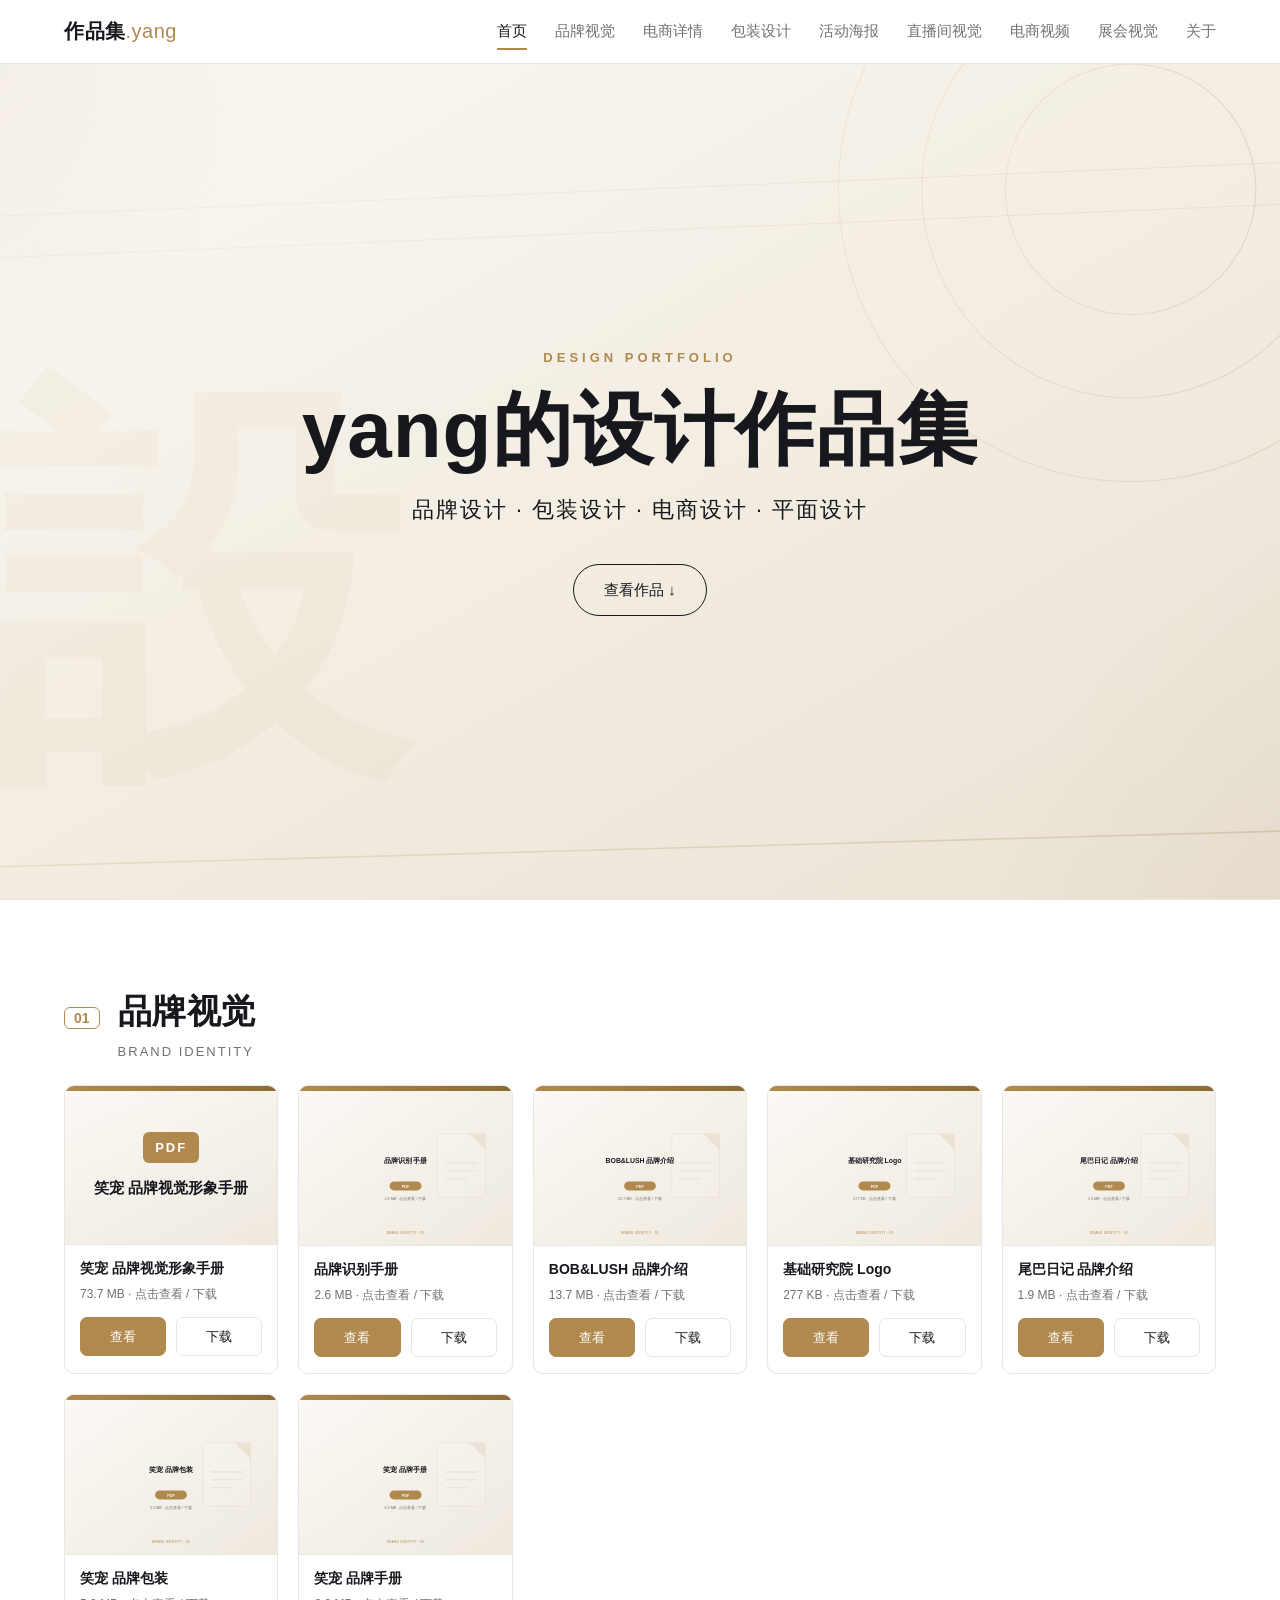
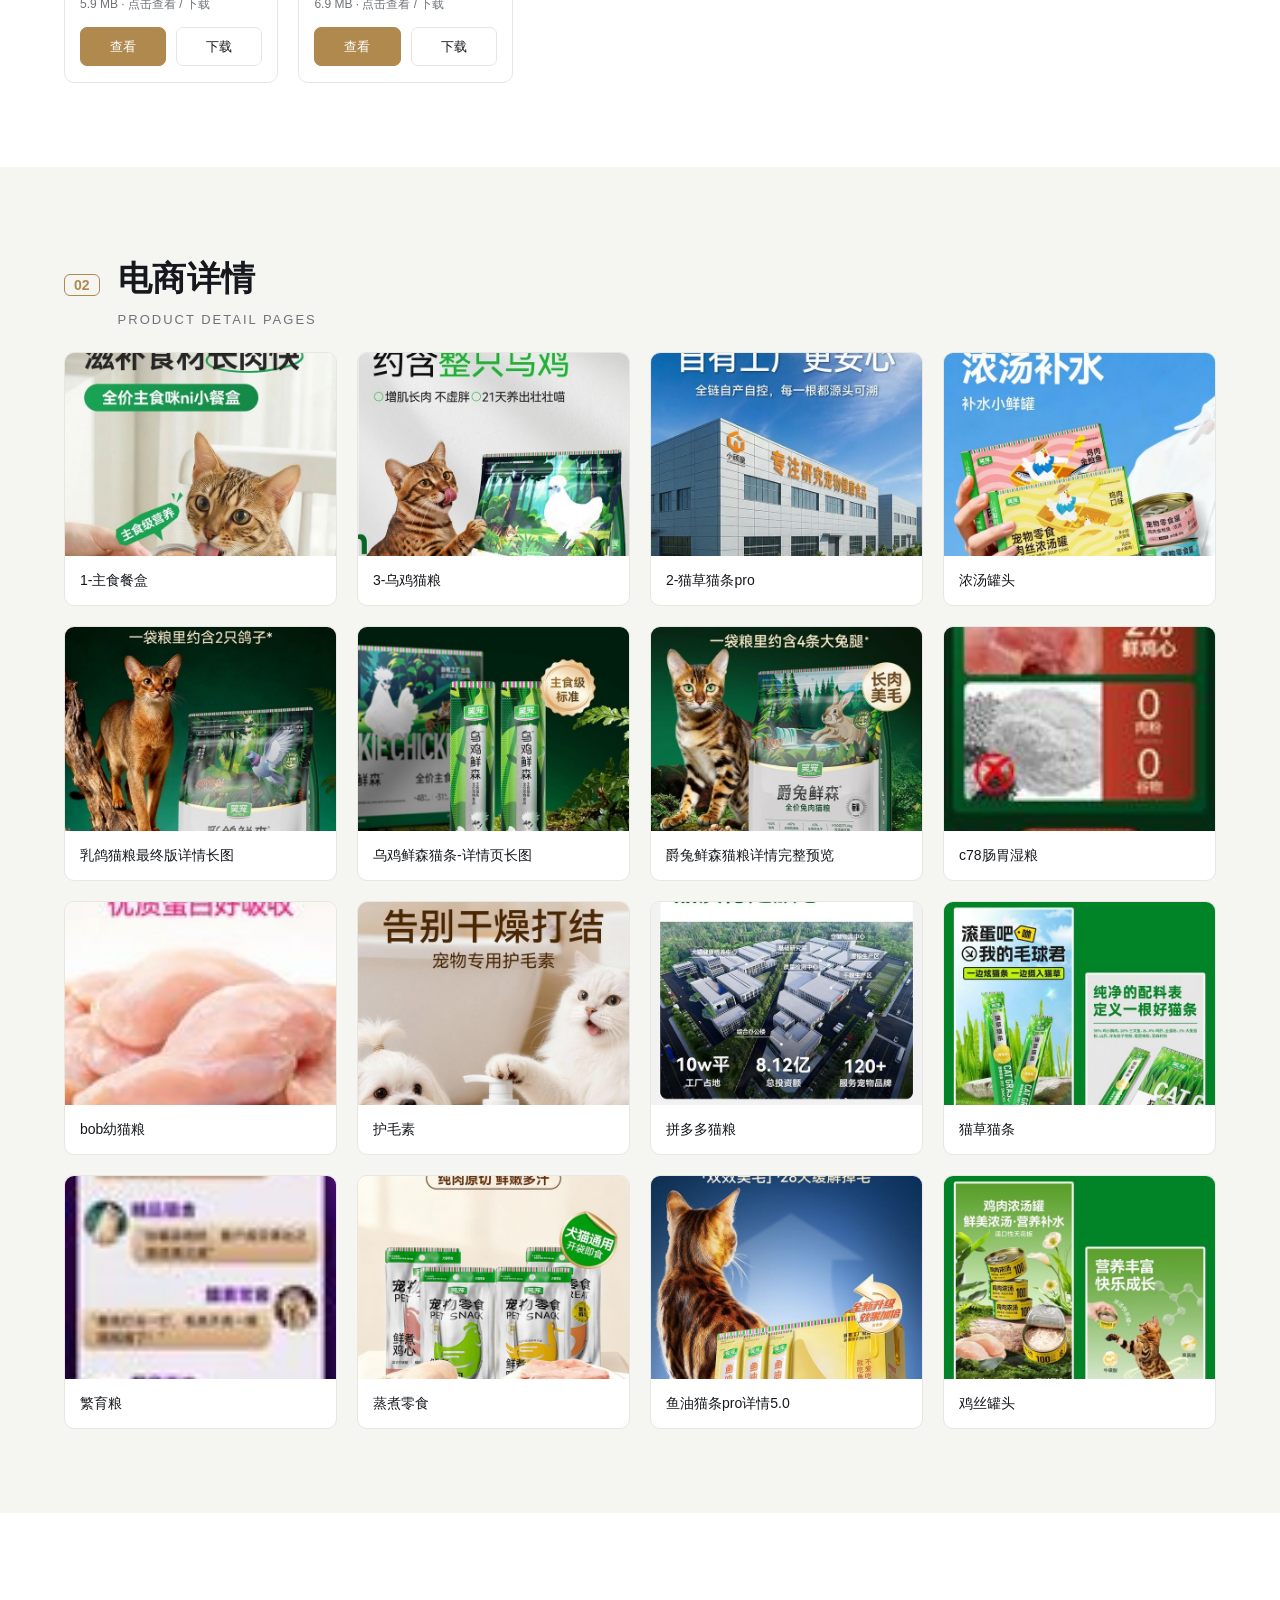
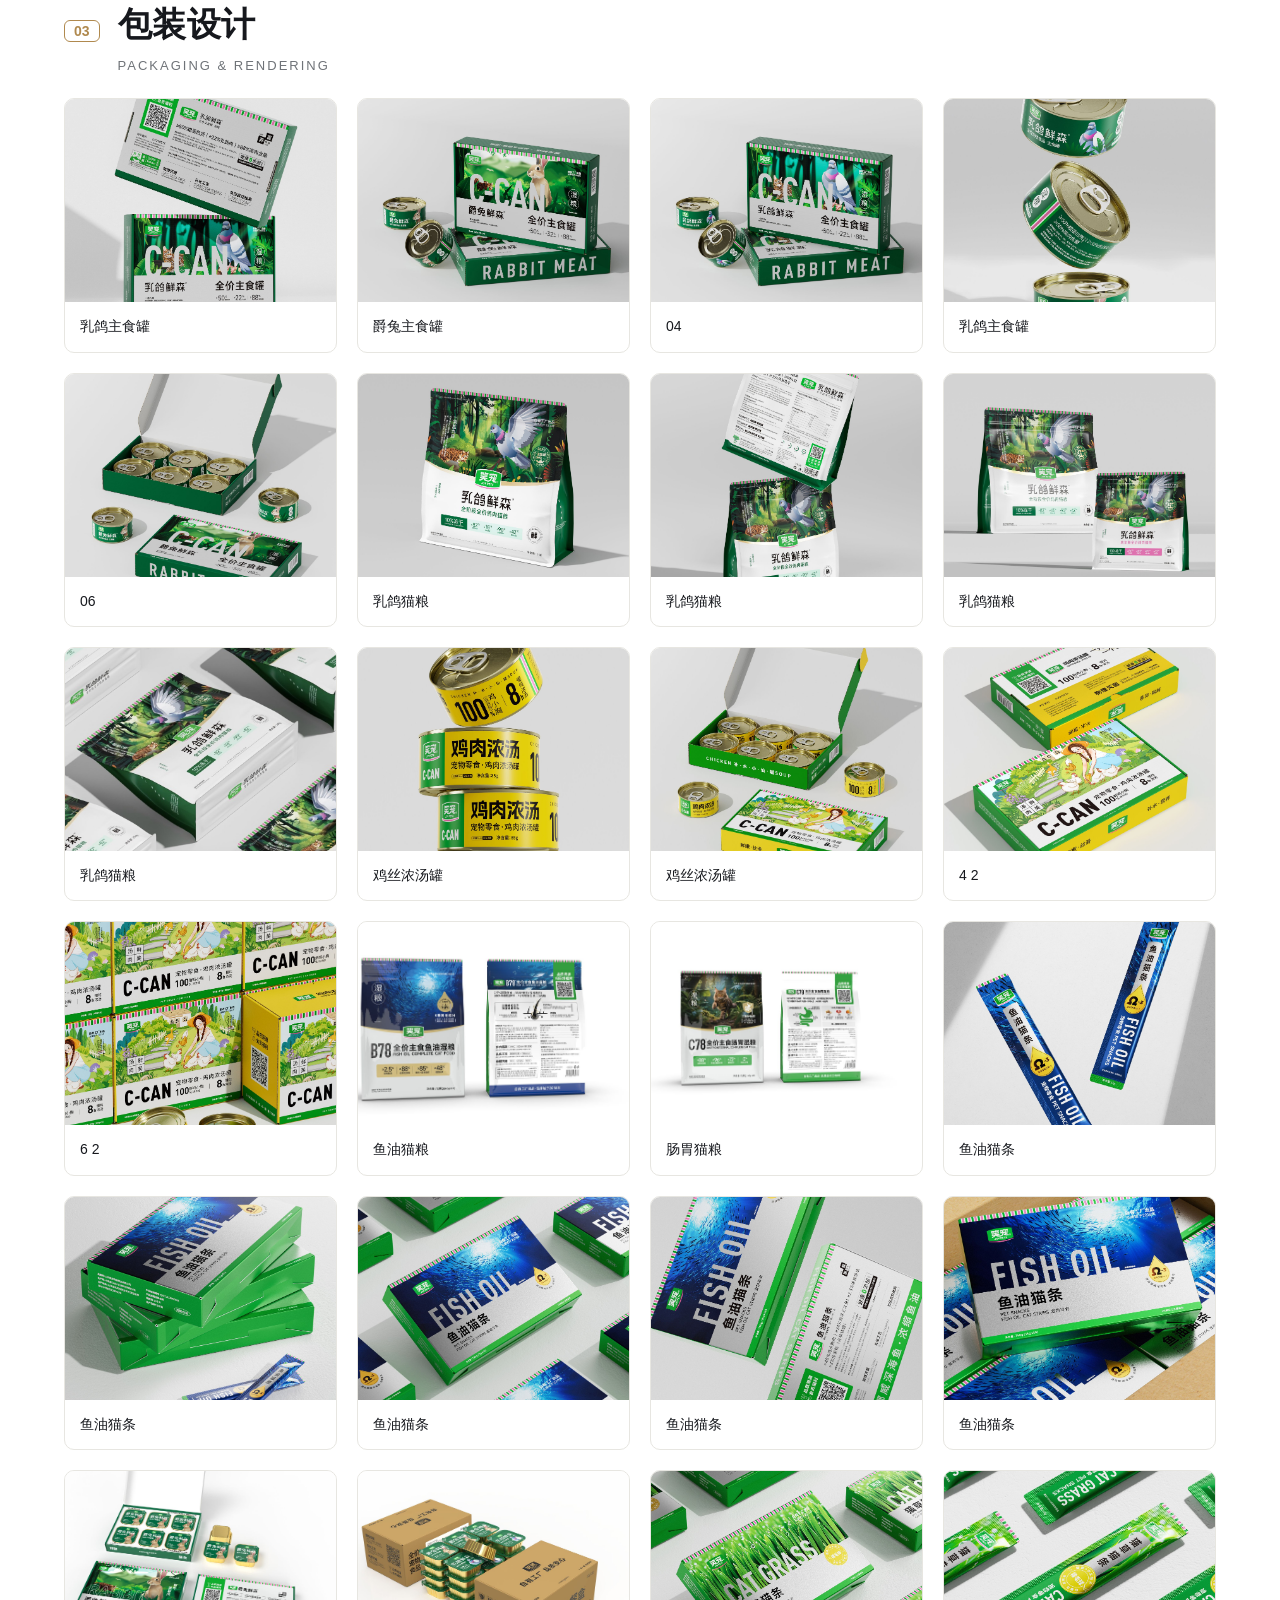
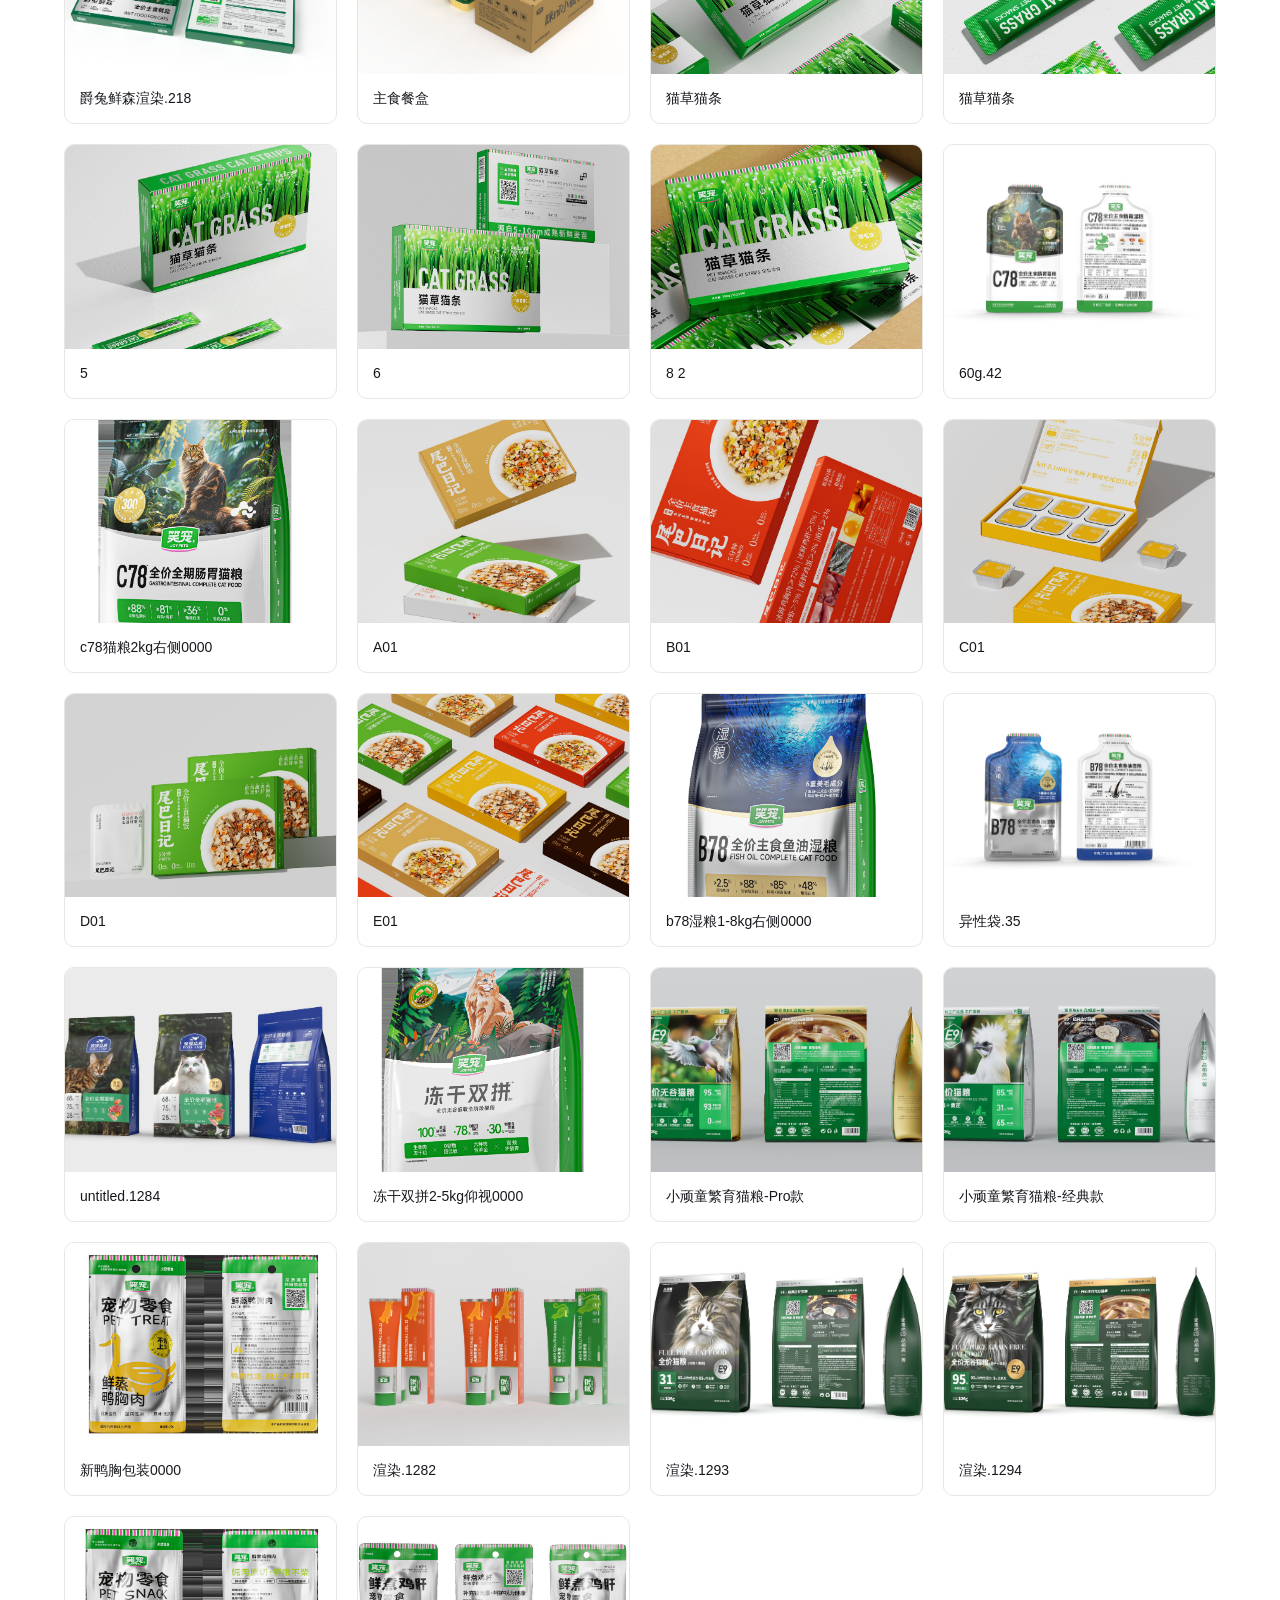
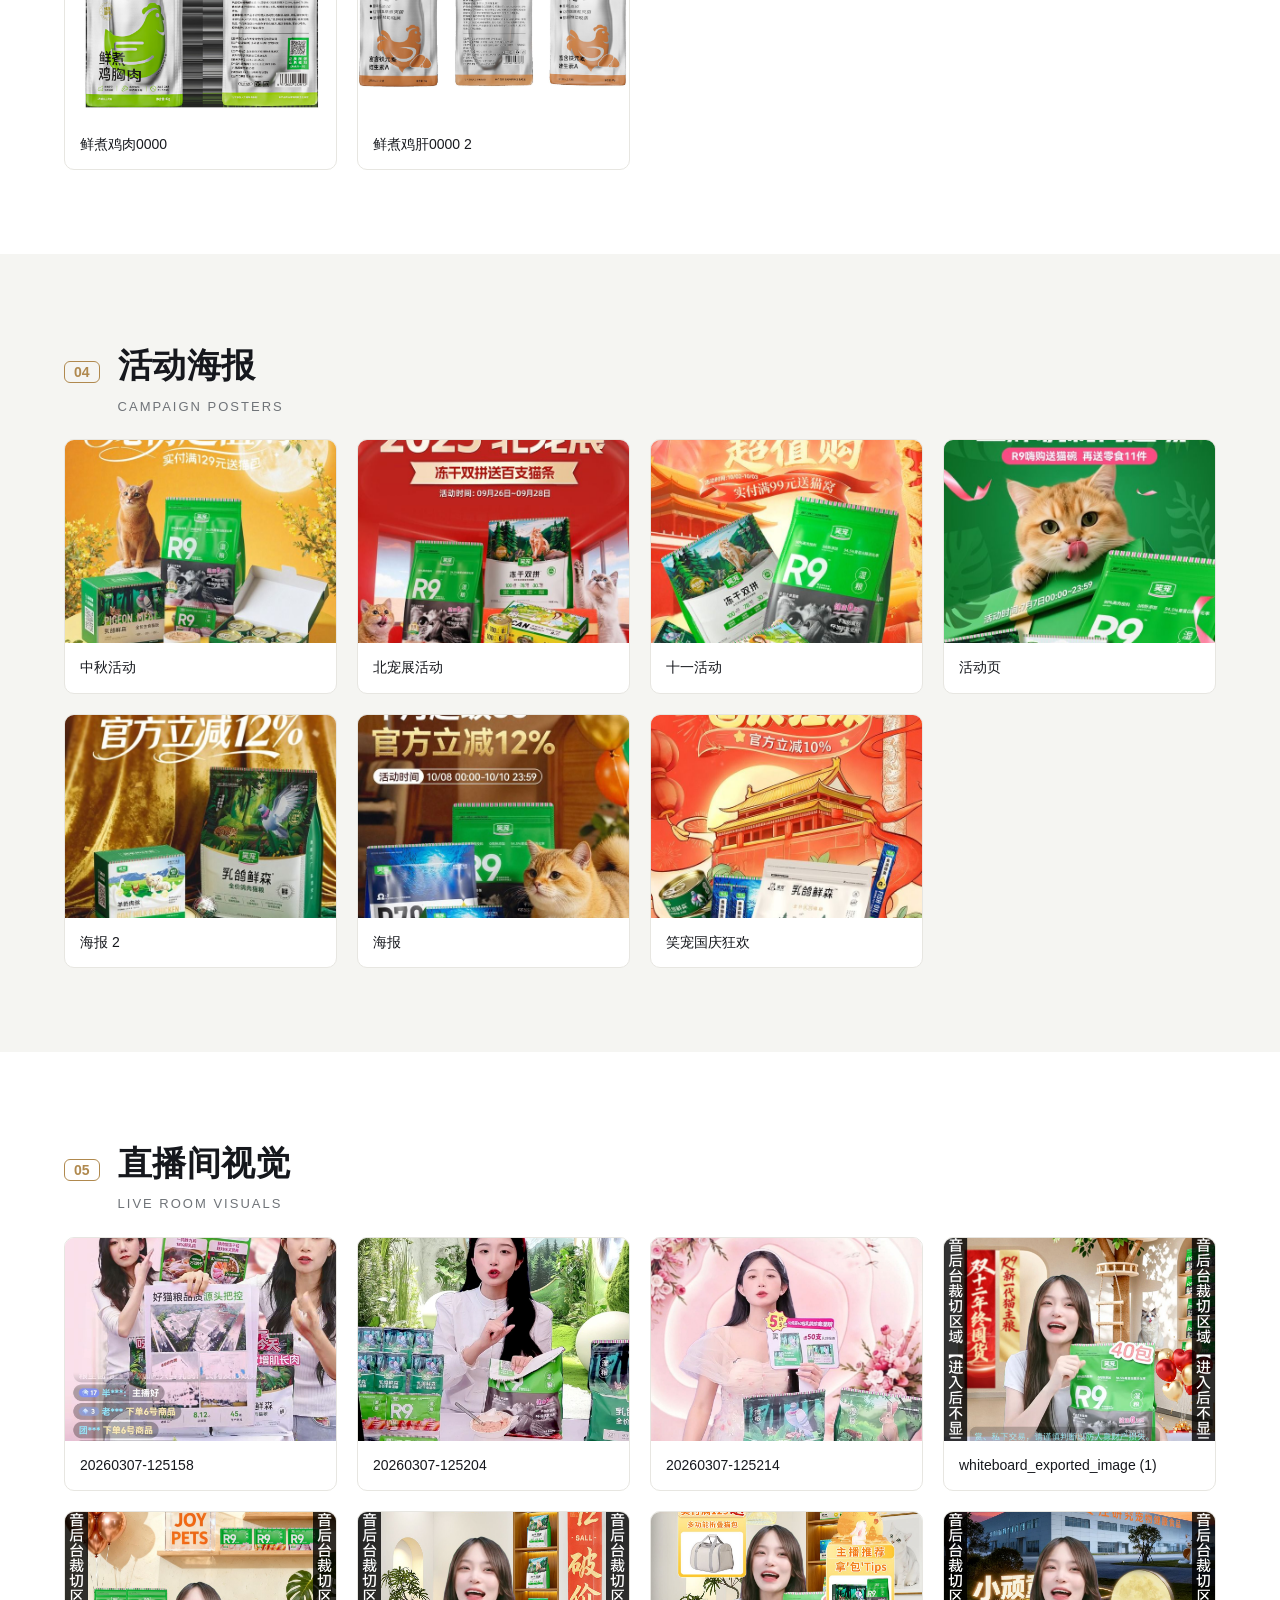
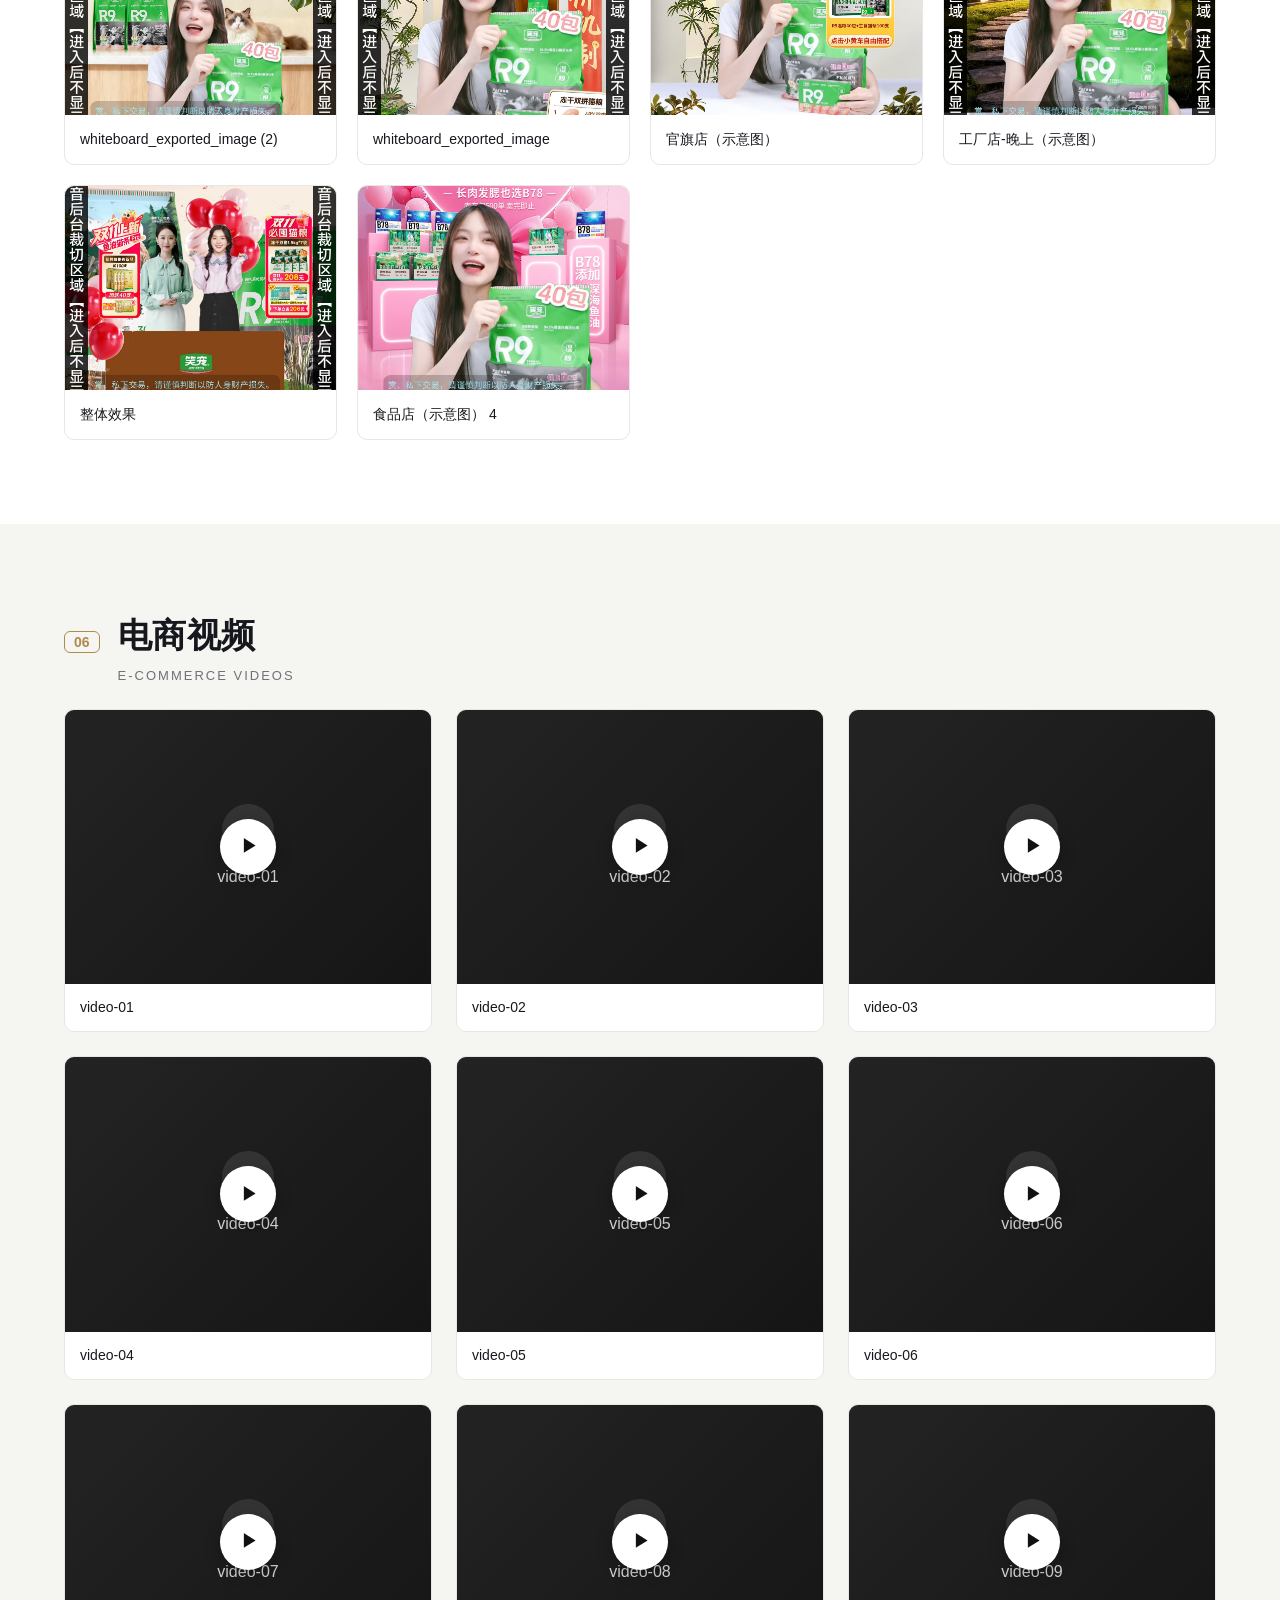
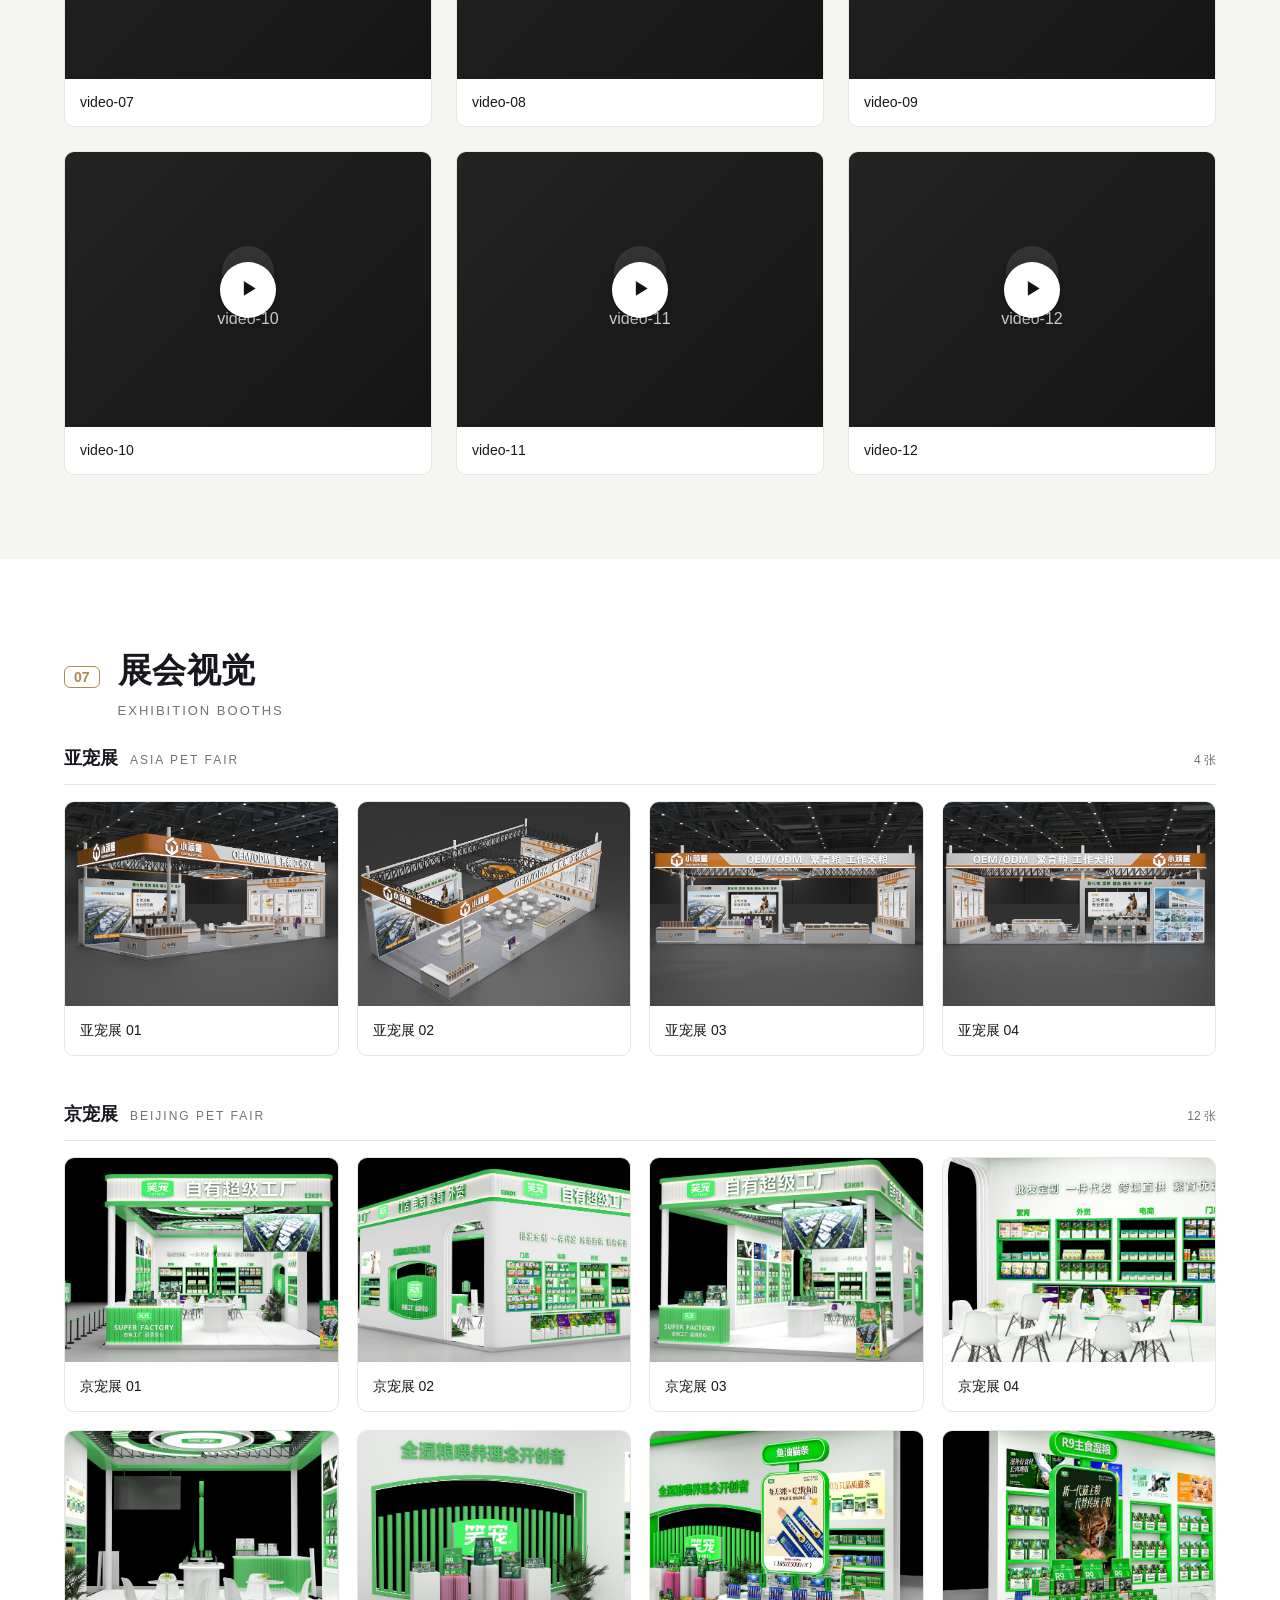
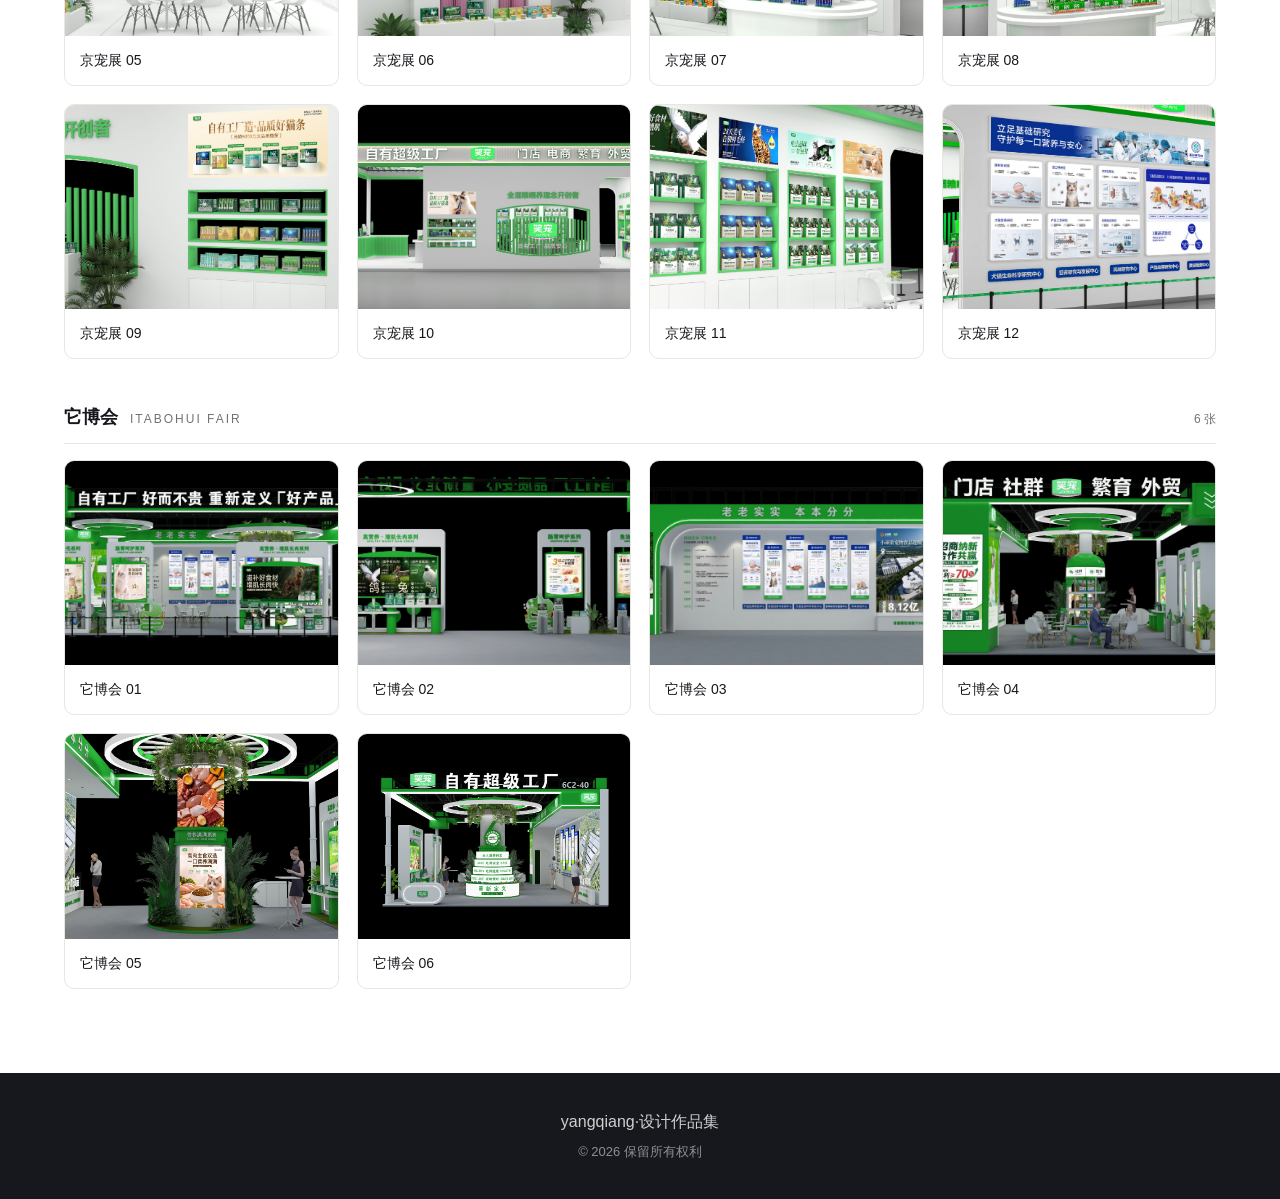
==== index.html @ 106451ce "更新作品集 - 2026-08-23 21:29" ====
<!DOCTYPE html>
<html lang="zh-CN">
<head>
  <meta charset="UTF-8" />
  <meta name="viewport" content="width=device-width, initial-scale=1.0" />
  <title>yang的设计作品集 · 杨先生</title>
  <meta name="description" content="yang的设计作品集 · 品牌视觉 / 电商详情 / 包装设计 / 活动海报 / 直播间视觉 / 电商视频 / 展会视觉" />
  <link rel="stylesheet" href="css/style.css" />
</head>
<body>

  <!-- 微信/QQ/百度等 APP 内置浏览器提示：这些浏览器会拦截或劫持外部站点 -->
  <div class="app-browser-hint" id="appBrowserHint" style="display:none;">
    <div class="abh-inner">
      <span>⚠️ 当前是 APP 内置浏览器，可能会出现拦截、视频浮层、PDF 无法预览等问题。</span>
      <strong>请点击右上角「⋯」→「在浏览器中打开」</strong>
      <button type="button" aria-label="关闭提示" id="abhClose">×</button>
    </div>
  </div>

  <!-- ============ 导航栏 ============ -->
  <header class="nav" id="nav">
    <div class="nav-inner container">
      <a class="brand" href="#home">作品集<span>.yang</span></a>
      <button class="nav-toggle" id="navToggle" aria-label="展开菜单" aria-expanded="false">
        <span></span><span></span><span></span>
      </button>
      <nav class="nav-links" id="navLinks">
        <a href="#home">首页</a>
        <a href="#brand">品牌视觉</a>
        <a href="#detail">电商详情</a>
        <a href="#packaging">包装设计</a>
        <a href="#poster">活动海报</a>
        <a href="#live">直播间视觉</a>
        <a href="#video">电商视频</a>
        <a href="#exhibition">展会视觉</a>
        <a href="about.html">关于</a>
      </nav>
    </div>
  </header>

  <!-- ============ 首页 HERO ============ -->
  <section class="hero" id="home">
    <div class="hero-bg" aria-hidden="true">
      <svg viewBox="0 0 1440 800" preserveAspectRatio="xMidYMid slice" xmlns="http://www.w3.org/2000/svg">
        <defs>
          <linearGradient id="hg" x1="0%" y1="0%" x2="100%" y2="100%">
            <stop offset="0%" stop-color="#fbf9f5"/>
            <stop offset="50%" stop-color="#f3ede2"/>
            <stop offset="100%" stop-color="#e9e1d3"/>
          </linearGradient>
          <radialGradient id="b1" cx="18%" cy="14%" r="62%">
            <stop offset="0%" stop-color="#b0894e" stop-opacity="0.16"/>
            <stop offset="100%" stop-color="#b0894e" stop-opacity="0"/>
          </radialGradient>
          <radialGradient id="b2" cx="86%" cy="78%" r="60%">
            <stop offset="0%" stop-color="#8c6a35" stop-opacity="0.13"/>
            <stop offset="100%" stop-color="#8c6a35" stop-opacity="0"/>
          </radialGradient>
          <linearGradient id="gld" x1="0%" y1="0%" x2="100%" y2="0%">
            <stop offset="0%" stop-color="#c8a36a"/>
            <stop offset="100%" stop-color="#8c6a35"/>
          </linearGradient>
        </defs>
        <rect width="100%" height="100%" fill="url(#hg)"/>
        <circle cx="170" cy="150" r="420" fill="url(#b1)"/>
        <circle cx="1280" cy="660" r="520" fill="url(#b2)"/>
        <g fill="none" stroke="url(#gld)" stroke-opacity="0.18">
          <circle cx="1190" cy="120" r="120" stroke-width="1"/>
          <circle cx="1190" cy="120" r="200" stroke-width="1"/>
          <circle cx="1190" cy="120" r="280" stroke-width="1"/>
        </g>
        <g fill="none" stroke="url(#gld)" stroke-opacity="0.10">
          <path d="M0 150 L1440 90" stroke-width="1"/>
          <path d="M0 190 L1440 130" stroke-width="1"/>
        </g>
        <text x="96" y="640" font-family="Georgia,'Songti SC','STSong',serif" font-size="400" font-weight="700" fill="#b0894e" fill-opacity="0.05">設</text>
        <line x1="0" y1="772" x2="1440" y2="732" stroke="url(#gld)" stroke-opacity="0.22" stroke-width="1.5"/>
      </svg>
    </div>
    <div class="hero-inner container">
      <p class="kicker">DESIGN PORTFOLIO</p>
      <h1 class="hero-title">yang的设计作品集</h1>
      <p class="hero-subtitle">品牌设计 · 包装设计 · 电商设计 · 平面设计</p>
      <a class="hero-cta" href="#detail">查看作品 ↓</a>
    </div>
  </section>

  <main>
    <!-- ============ 品牌视觉 ============ -->
    <section class="section" id="brand">
      <div class="container">
        <div class="section-head">
          <span class="sec-index">01</span>
          <div>
            <h2>品牌视觉</h2>
            <p class="sec-en">Brand Identity</p>
          </div>
        </div>
        <div class="grid grid-brand" id="grid-brand"></div>
      </div>
    </section>

    <!-- ============ 电商详情 ============ -->
    <section class="section section-alt" id="detail">
      <div class="container">
        <div class="section-head">
          <span class="sec-index">02</span>
          <div>
            <h2>电商详情</h2>
            <p class="sec-en">Product Detail Pages</p>
          </div>
        </div>
        <div class="grid" id="grid-detail"></div>
      </div>
    </section>

    <!-- ============ 包装设计 ============ -->
    <section class="section" id="packaging">
      <div class="container">
        <div class="section-head">
          <span class="sec-index">03</span>
          <div>
            <h2>包装设计</h2>
            <p class="sec-en">Packaging &amp; Rendering</p>
          </div>
        </div>
        <div class="grid" id="grid-packaging"></div>
      </div>
    </section>

    <!-- ============ 活动海报 ============ -->
    <section class="section section-alt" id="poster">
      <div class="container">
        <div class="section-head">
          <span class="sec-index">04</span>
          <div>
            <h2>活动海报</h2>
            <p class="sec-en">Campaign Posters</p>
          </div>
        </div>
        <div class="grid" id="grid-poster"></div>
      </div>
    </section>

    <!-- ============ 直播间视觉 ============ -->
    <section class="section" id="live">
      <div class="container">
        <div class="section-head">
          <span class="sec-index">05</span>
          <div>
            <h2>直播间视觉</h2>
            <p class="sec-en">Live Room Visuals</p>
          </div>
        </div>
        <div class="grid" id="grid-live"></div>
      </div>
    </section>

    <!-- ============ 电商视频 ============ -->
    <section class="section section-alt" id="video">
      <div class="container">
        <div class="section-head">
          <span class="sec-index">06</span>
          <div>
            <h2>电商视频</h2>
            <p class="sec-en">E-commerce Videos</p>
          </div>
        </div>
        <div class="grid grid-video" id="grid-video"></div>
      </div>
    </section>

    <!-- ============ 展会视觉 ============ -->
    <section class="section" id="exhibition">
      <div class="container">
        <div class="section-head">
          <span class="sec-index">07</span>
          <div>
            <h2>展会视觉</h2>
            <p class="sec-en">Exhibition Booths</p>
          </div>
        </div>
        <div id="grid-exhibition"></div>
      </div>
    </section>

  </main>

  <footer class="footer">
    <div class="container">
      <p>yangqiang·设计作品集</p>
      <p class="footer-sub">© <span id="year"></span> 保留所有权利</p>
    </div>
  </footer>

  <!-- ============ 图片灯箱（弹窗放大） ============ -->
  <div class="lightbox" id="lightbox" aria-hidden="true" role="dialog" aria-modal="true">
    <button class="lb-close" id="lbClose" aria-label="关闭">×</button>
    <button class="lb-nav lb-prev" id="lbPrev" aria-label="上一张">‹</button>
    <div class="lb-title-bar">
      <h4 id="lbTitle"></h4>
    </div>
    <figure class="lb-figure">
      <div class="lb-stage" id="lbStage">
        <div class="lb-zoom-wrap" id="lbZoomWrap">
          <img id="lbImg" src="" alt="" />
          <video id="lbVideo" controls playsinline webkit-playsinline="true" x5-playsinline="true" x5-video-player-type="h5-page" x5-video-player-fullscreen="false" preload="metadata" style="display:none;max-width:100%;max-height:100%;"></video>
        </div>
      </div>
      <div class="lb-zoom-controls">
        <button type="button" id="lbZoomOut" aria-label="缩小">−</button>
        <button type="button" id="lbZoomReset" aria-label="原始大小">1:1</button>
        <button type="button" id="lbZoomIn" aria-label="放大">+</button>
      </div>
    </figure>
    <button class="lb-nav lb-next" id="lbNext" aria-label="下一张">›</button>
  </div>

  <!-- ============ 长图切片网格弹窗（详情 / 海报） ============ -->
  <div class="slice-modal" id="sliceModal" aria-hidden="true" role="dialog" aria-modal="true">
    <div class="slice-modal-bar">
      <h3 id="sliceTitle"></h3>
      <button class="slice-close" id="sliceClose" aria-label="关闭">×</button>
    </div>
    <div class="slice-modal-body">
      <p class="slice-hint">点击任意一屏可放大查看；支持滚轮缩放、拖拽、双击复位。</p>
      <div class="slice-grid" id="sliceGrid"></div>
    </div>
  </div>

  <!-- ============ PDF 查看 / 下载 弹窗 ============ -->
  <div class="pdf-modal" id="pdfModal" aria-hidden="true" role="dialog" aria-modal="true">
    <div class="pdf-modal-bar">
      <span class="pdf-name" id="pdfName"></span>
      <div class="pdf-actions">
        <a class="pdf-btn" id="pdfDownload" download>下载 PDF</a>
        <a class="pdf-btn pdf-btn-ghost" id="pdfOpen" target="_blank" rel="noopener">新窗口打开</a>
        <a class="pdf-btn pdf-btn-ghost" id="pdfViewer" target="_blank" rel="noopener">在线预览</a>
        <button class="pdf-close" id="pdfClose" aria-label="关闭">×</button>
      </div>
    </div>
    <div class="pdf-stage">
      <iframe id="pdfFrame" src="" title="PDF 预览"></iframe>
    </div>
  </div>

  <div class="admin-badge" id="adminBadge" style="display:none">
    管理模式已开启 · <a href="admin.html">后台管理</a> · <button type="button" id="adminLogout">退出</button>
  </div>

  <script src="js/data.js"></script>
  <script src="js/admin_shared.js"></script>
  <script src="js/main.js"></script>
</body>
</html>
---- css/style.css ----
/* =========================================================
   电商设计作品集 · 样式表
   简约干净商业风格 · 适配桌面 / 移动端
   ========================================================= */

:root{
  --bg:        #ffffff;
  --bg-soft:   #f5f5f2;
  --ink:       #16181d;
  --muted:     #6f7378;
  --line:      #e7e6e1;
  --accent:    #b0894e;      /* 暖铜金，商业质感点缀 */
  --accent-2:  #8c6a35;
  --shadow:    0 10px 30px rgba(20,22,29,.08);
  --shadow-sm: 0 4px 14px rgba(20,22,29,.06);
  --radius:    10px;
  --nav-h:     64px;
  --maxw:      1200px;
  --ease:      cubic-bezier(.22,.61,.36,1);
}

*{ box-sizing:border-box; margin:0; padding:0; }

html{
  scroll-behavior:smooth;
  scroll-padding-top:var(--nav-h);
  -webkit-text-size-adjust:100%;
}

body{
  font-family:-apple-system,BlinkMacSystemFont,"PingFang SC","Microsoft YaHei",
              "Hiragino Sans GB","Segoe UI",Roboto,Helvetica,Arial,sans-serif;
  color:var(--ink);
  background:var(--bg);
  line-height:1.65;
  -webkit-font-smoothing:antialiased;
}

img{ display:block; max-width:100%; }
a{ color:inherit; text-decoration:none; }

.container{
  width:100%;
  max-width:var(--maxw);
  margin:0 auto;
  padding:0 24px;
}

/* ===================== 导航栏 ===================== */
.nav{
  position:sticky; top:0; z-index:50;
  height:var(--nav-h);
  background:rgba(255,255,255,.82);
  backdrop-filter:saturate(180%) blur(12px);
  -webkit-backdrop-filter:saturate(180%) blur(12px);
  border-bottom:1px solid var(--line);
}
.nav-inner{
  height:100%;
  display:flex; align-items:center; justify-content:space-between;
}
.brand{
  font-size:20px; font-weight:700; letter-spacing:.5px;
}
.brand span{ color:var(--accent); font-weight:500; }

.nav-links{ display:flex; gap:28px; }
.nav-links a{
  position:relative;
  font-size:15px; color:var(--muted);
  padding:6px 0;
  transition:color .25s var(--ease);
}
.nav-links a::after{
  content:""; position:absolute; left:0; bottom:0;
  width:0; height:2px; background:var(--accent);
  transition:width .28s var(--ease);
}
.nav-links a:hover{ color:var(--ink); }
.nav-links a.active{ color:var(--ink); }
.nav-links a.active::after{ width:100%; }

/* 移动端汉堡按钮 */
.nav-toggle{
  display:none;
  flex-direction:column; justify-content:center; gap:5px;
  width:42px; height:42px; border:none; background:none; cursor:pointer;
}
.nav-toggle span{
  display:block; width:22px; height:2px; background:var(--ink);
  transition:transform .3s var(--ease), opacity .3s var(--ease);
}
.nav-toggle.open span:nth-child(1){ transform:translateY(7px) rotate(45deg); }
.nav-toggle.open span:nth-child(2){ opacity:0; }
.nav-toggle.open span:nth-child(3){ transform:translateY(-7px) rotate(-45deg); }

/* ===================== 首页 HERO ===================== */
.hero{
  position:relative; overflow:hidden;
  min-height:calc(100vh - var(--nav-h));
  display:flex; align-items:center;
  background:var(--bg-soft);
  border-bottom:1px solid var(--line);
}
.hero-bg{ position:absolute; inset:0; z-index:0; }
.hero-bg svg{ width:100%; height:100%; display:block; }
.hero-inner{ position:relative; z-index:1; }
.hero-inner{ padding:60px 24px; text-align:center; width:100%; }
.kicker{
  font-size:13px; letter-spacing:4px; text-transform:uppercase;
  color:var(--accent); margin-bottom:18px; font-weight:600;
}
.hero-title{
  font-size:clamp(2.6rem,7vw,5rem);
  font-weight:800; line-height:1.1; letter-spacing:1px;
}
.hero-subtitle{
  margin-top:18px; font-size:clamp(1rem,2vw,1.35rem);
  font-weight:500; color:var(--ink); letter-spacing:2px;
}
.hero-subtitle span{ margin:0 10px; color:var(--accent); opacity:.7; }
.hero-contact{
  margin-top:8px; font-size:15px; color:var(--muted);
}
.hero-cta{
  display:inline-block; margin-top:36px;
  padding:13px 30px; border:1px solid var(--ink); border-radius:40px;
  font-size:15px; color:var(--ink);
  transition:background .25s var(--ease), color .25s var(--ease), transform .25s var(--ease);
}
.hero-cta:hover{ background:var(--ink); color:#fff; transform:translateY(-2px); }

/* 可编辑占位提示 */
[contenteditable]{ outline:none; border-radius:6px; padding:2px 6px; margin-left:-6px; }
[contenteditable]:focus{ box-shadow:0 0 0 2px rgba(176,137,78,.35); }
[contenteditable]:empty:before{
  content:attr(data-ph); color:var(--muted); font-weight:400;
}

/* ===================== 通用区块 ===================== */
.section{ padding:84px 0; }
.section-alt{ background:var(--bg-soft); }
.section-head{
  display:flex; align-items:baseline; gap:18px; margin-bottom:22px;
}
.sec-index{
  font-size:14px; font-weight:700; color:var(--accent);
  border:1px solid var(--accent); border-radius:6px;
  padding:3px 9px; line-height:1;
}
.section-head h2{ font-size:clamp(1.5rem,3.2vw,2.1rem); font-weight:700; letter-spacing:.5px; }
.sec-en{ font-size:13px; letter-spacing:2px; text-transform:uppercase; color:var(--muted); margin-top:2px; }

/* 文案预留框（文本框） */
.box-intro{
  width:100%;
  font:inherit; color:var(--ink);
  background:var(--bg);
  border:1px solid var(--line); border-radius:var(--radius);
  padding:14px 16px; margin-bottom:26px;
  resize:vertical; min-height:64px; line-height:1.6;
}
.section-alt .box-intro{ background:#fff; }
.box-intro::placeholder{ color:var(--muted); }
.box-intro:focus{ outline:none; border-color:var(--accent); box-shadow:0 0 0 3px rgba(176,137,78,.15); }
.box-tall{ min-height:160px; }

/* ===================== 网格 / 卡片 ===================== */
.grid{
  display:grid;
  grid-template-columns:repeat(auto-fill,minmax(240px,1fr));
  gap:20px;
}
.grid-video{
  grid-template-columns:repeat(auto-fill,minmax(320px,1fr));
  gap:24px;
}
.card{
  background:#fff; border:1px solid var(--line); border-radius:var(--radius);
  overflow:hidden; cursor:pointer;
  transition:transform .3s var(--ease), box-shadow .3s var(--ease), border-color .3s var(--ease);
}
.section-alt .card{ background:#fff; }
.card:hover{
  transform:translateY(-6px);
  box-shadow:var(--shadow);
  border-color:transparent;
}
.card-media{
  position:relative; width:100%; aspect-ratio:4/3;
  background:var(--bg-soft); overflow:hidden;
}
.card-media img{
  width:100%; height:100%; object-fit:cover;        /* 不变形：等比裁剪填充 */
  transition:transform .4s var(--ease);
}
.card:hover .card-media img{ transform:scale(1.04); }
.card-title{
  padding:13px 15px; font-size:14px; color:var(--ink);
  white-space:nowrap; overflow:hidden; text-overflow:ellipsis;
}

/* APP 内置浏览器提示条 */
.app-browser-hint{
  position:relative; z-index:1001;
  background:#fff9e6; border-bottom:1px solid #f0e0b0;
  padding:12px 16px; font-size:14px; color:#5d4a1f; line-height:1.5;
}
.app-browser-hint .abh-inner{
  max-width:1100px; margin:0 auto;
  display:flex; align-items:center; gap:10px; flex-wrap:wrap;
}
.app-browser-hint strong{ color:#b45309; }
.app-browser-hint button{
  margin-left:auto; background:none; border:none; font-size:20px; color:#8c6a35; cursor:pointer;
}

/* 视频卡片：封面图+播放按钮，避免 APP 内核劫持 */
.video-card{
  background:#fff; border:1px solid var(--line); border-radius:var(--radius);
  overflow:hidden; cursor:pointer;
  transition:transform .3s var(--ease), box-shadow .3s var(--ease);
}
.video-card:hover{ transform:translateY(-6px); box-shadow:var(--shadow); border-color:transparent; }
.video-poster{
  position:relative; width:100%; aspect-ratio:4/3; overflow:hidden; background:#111;
}
.video-poster img{
  width:100%; height:100%; object-fit:cover; display:block;
  transition:transform .4s var(--ease);
}
.video-card:hover .video-poster img{ transform:scale(1.04); }
.video-poster-fallback{
  width:100%; height:100%; display:flex; flex-direction:column; align-items:center; justify-content:center;
  background:linear-gradient(135deg,#2b2b2b,#1a1a1a); color:#fff;
}
.vpf-icon{
  width:52px; height:52px; border-radius:50%; background:rgba(255,255,255,.12);
  display:flex; align-items:center; justify-content:center; font-size:20px; margin-bottom:8px;
}
.video-play-overlay{
  position:absolute; inset:0; display:flex; align-items:center; justify-content:center;
  background:rgba(0,0,0,.18); transition:background .2s;
}
.video-card:hover .video-play-overlay{ background:rgba(0,0,0,.35); }
.video-play-icon{
  width:56px; height:56px; border-radius:50%; background:#fff; color:#111;
  display:flex; align-items:center; justify-content:center; font-size:18px; padding-left:4px;
  box-shadow:0 4px 16px rgba(0,0,0,.25); transition:transform .2s;
}
.video-card:hover .video-play-icon{ transform:scale(1.08); }
.video-card .card-title{ padding:12px 15px; }

/* ===================== 灯箱 ===================== */
.lightbox{
  position:fixed; inset:0; z-index:100;
  display:none; align-items:center; justify-content:center;
  background:rgba(16,18,23,.92);
  padding:24px;
}
.lightbox.open{ display:flex; }
.lb-figure{
  position:relative;
  display:flex; flex-direction:column; align-items:center; justify-content:center;
  width:100%; max-width:min(1100px,94vw); height:90vh;
}
.lb-stage{
  position:relative; flex:1; min-height:0; width:100%;
  display:flex; align-items:center; justify-content:center;
  overflow:hidden;
}
#lbImg{
  display:block; max-width:none; max-height:none;
  border-radius:6px; box-shadow:0 20px 60px rgba(0,0,0,.5);
}
#lbVideo{
  max-width:100%; max-height:80vh;
  border-radius:6px; box-shadow:0 20px 60px rgba(0,0,0,.5);
  background:#000;
}
.lb-title-bar{
  position:absolute; top:16px; left:0; right:0; text-align:center; z-index:5;
  pointer-events:none;
}
.lb-title-bar h4{ color:#fff; font-size:15px; font-weight:600; text-shadow:0 1px 6px rgba(0,0,0,.7); }

.lb-close{
  position:absolute; top:18px; right:22px;
  width:44px; height:44px; border-radius:50%;
  border:1px solid rgba(255,255,255,.3); background:rgba(255,255,255,.06);
  color:#fff; font-size:26px; line-height:1; cursor:pointer;
  transition:background .2s var(--ease);
}
.lb-close:hover{ background:rgba(255,255,255,.16); }
.lb-nav{
  position:absolute; top:50%; transform:translateY(-50%);
  width:48px; height:48px; border-radius:50%;
  border:1px solid rgba(255,255,255,.25); background:rgba(255,255,255,.06);
  color:#fff; font-size:28px; cursor:pointer;
  transition:background .2s var(--ease);
}
.lb-nav:hover{ background:rgba(255,255,255,.18); }
.lb-prev{ left:18px; }
.lb-next{ right:18px; }

/* 灯箱缩放容器 + 缩放控制（放大/缩小/复位，支持滚轮/双击/拖拽/双指） */
.lb-zoom-wrap{
  flex:none; line-height:0;
  transform-origin:center center;
  cursor:grab;
  will-change:transform;
  touch-action:none;
}
.lb-zoom-wrap:active{ cursor:grabbing; }
.lb-zoom-controls{
  position:absolute; bottom:18px; left:50%; transform:translateX(-50%);
  display:flex; align-items:center; gap:8px; z-index:115;
}
.lb-zoom-controls button{
  width:44px; height:44px; border-radius:50%;
  border:1px solid rgba(255,255,255,.32); background:rgba(255,255,255,.08);
  color:#fff; font-size:20px; line-height:1; cursor:pointer;
  display:flex; align-items:center; justify-content:center;
  transition:background .2s var(--ease), transform .15s var(--ease);
  backdrop-filter:blur(4px); -webkit-backdrop-filter:blur(4px);
}
.lb-zoom-controls button:hover{ background:rgba(255,255,255,.22); }
.lb-zoom-controls button:active{ transform:scale(.92); }
.lb-zoom-controls #lbZoomReset{            /* “1:1” 复位按钮，稍宽 */
  font-size:13px; font-weight:600; width:auto; min-width:56px; padding:0 12px;
  letter-spacing:.5px;
}

/* ===================== 关于我（独立页 about.html） ===================== */
.about-hero{
  padding:96px 0 40px;
  border-bottom:1px solid var(--line);
  background:
    radial-gradient(900px 380px at 85% -20%, rgba(176,137,78,.10), transparent 60%),
    var(--bg-soft);
}
.about-h1{ font-size:42px; font-weight:800; letter-spacing:.5px; }
.about-sub{ color:var(--muted); margin-top:10px; font-size:16px; }
.about-page{ padding:48px 0 64px; }
.about-block{ margin-bottom:48px; }
.about-block-title{
  font-size:22px; font-weight:700; margin-bottom:20px;
  padding-left:14px; border-left:4px solid var(--accent);
}
.info-grid{
  display:grid; grid-template-columns:repeat(auto-fit,minmax(220px,1fr)); gap:14px;
}
.info-card{
  background:#fff; border:1px solid var(--line); border-radius:var(--radius);
  padding:16px 18px; display:flex; flex-direction:column; gap:6px;
}
.info-key{ font-size:13px; color:var(--muted); }
.info-val{ font-size:16px; font-weight:600; color:var(--ink); word-break:break-all; }
.intent-grid{ display:grid; grid-template-columns:repeat(auto-fit,minmax(240px,1fr)); gap:14px; }
.intent-card{
  background:linear-gradient(135deg, #fff, #fbf7ef);
  border:1px solid var(--line); border-radius:var(--radius);
  padding:20px; display:flex; flex-direction:column; gap:8px;
}
.intent-key{ font-size:13px; color:var(--muted); }
.intent-val{ font-size:17px; font-weight:700; color:var(--accent); }
.timeline{ position:relative; padding-left:26px; }
.timeline::before{
  content:""; position:absolute; left:7px; top:6px; bottom:6px; width:2px;
  background:linear-gradient(var(--accent),rgba(176,137,78,.15));
}
.tl-item{ position:relative; margin-bottom:28px; }
.tl-dot{
  position:absolute; left:-26px; top:4px; width:16px; height:16px; border-radius:50%;
  background:#fff; border:3px solid var(--accent);
}
.tl-head{ display:flex; flex-wrap:wrap; align-items:baseline; gap:10px 16px; margin-bottom:10px; }
.tl-date{ font-size:14px; font-weight:700; color:var(--accent); }
.tl-org{ font-size:16px; font-weight:700; color:var(--ink); }
.tl-role{ font-size:14px; color:var(--muted); }
.tl-list{ list-style:none; padding:0; margin:0; }
.tl-list li{
  position:relative; padding-left:18px; margin-bottom:8px; color:#45474c; line-height:1.7;
}
.tl-list li::before{ content:""; position:absolute; left:0; top:11px; width:6px; height:6px; border-radius:50%; background:var(--accent); }
.about-note{
  margin-top:8px; font-size:12px; color:var(--muted);
  background:rgba(176,137,78,.08); border:1px dashed rgba(176,137,78,.35);
  border-radius:8px; padding:10px 14px;
}

/* 个人优势 */
.strength-list{
  list-style:none; counter-reset:strength; padding:0; margin:0;
  display:grid; gap:14px;
}
.strength-list li{
  position:relative; background:#fff; border:1px solid var(--line); border-radius:var(--radius);
  padding:18px 18px 18px 54px; line-height:1.7; color:#45474c;
}
.strength-list li::before{
  counter-increment:strength; content:counter(strength, decimal-leading-zero);
  position:absolute; left:16px; top:16px; font-size:18px; font-weight:800; color:var(--accent);
}
.strength-list li strong{ color:var(--ink); font-weight:700; }

/* 工作经历详情 */
.tl-body{ color:#45474c; line-height:1.8; }
.tl-body h4{
  font-size:14px; font-weight:700; color:var(--accent); margin:18px 0 8px;
  display:flex; align-items:center; gap:8px;
}
.tl-body h4::before{
  content:""; width:8px; height:8px; border-radius:2px; background:var(--accent);
}
.tl-body p{ margin-bottom:10px; }
.tl-body ul{ list-style:none; padding:0; margin:0 0 10px; }
.tl-body ul li{ position:relative; padding-left:18px; margin-bottom:6px; }
.tl-body ul li::before{ content:""; position:absolute; left:0; top:12px; width:6px; height:6px; border-radius:50%; background:var(--accent); }

/* 教育经历 */
.edu-grid{ display:grid; grid-template-columns:repeat(auto-fit,minmax(260px,1fr)); gap:14px; }
.edu-card{
  background:#fff; border:1px solid var(--line); border-radius:var(--radius);
  padding:18px; display:flex; flex-direction:column; gap:5px;
}
.edu-date{ font-size:13px; font-weight:700; color:var(--accent); }
.edu-school{ font-size:16px; font-weight:700; color:var(--ink); }
.edu-major{ font-size:14px; color:var(--muted); }

/* ===================== 关于我（文案排版，非框式） ===================== */
.about-wrap{ max-width:880px; }
.about-lede{
  font-size:clamp(1.15rem,2.4vw,1.5rem); line-height:1.6; font-weight:500;
  color:var(--ink); margin-bottom:30px; letter-spacing:.3px;
}
.about-cols{
  display:grid; grid-template-columns:1fr 1fr; gap:14px 44px; margin-bottom:36px;
}
.about-col p{ color:#45474c; margin-bottom:14px; }
.about-meta{
  display:flex; flex-wrap:wrap; gap:18px 48px;
  padding-top:26px; border-top:1px solid var(--line);
}
.meta-item{ display:flex; flex-direction:column; gap:5px; }
.meta-key{
  font-size:12px; letter-spacing:2px; text-transform:uppercase; color:var(--accent); font-weight:600;
}
.meta-val{ font-size:16px; font-weight:600; color:var(--ink); }

/* ===================== 页脚 ===================== */
.footer{ background:var(--ink); color:#cfcfcf; padding:36px 0; text-align:center; }
.footer-sub{ font-size:13px; color:#8d8f95; margin-top:6px; }

/* ===================== 品牌视觉：PDF 封面卡片 ===================== */
.grid-brand{ grid-template-columns:repeat(auto-fill,minmax(210px,1fr)); }
.brand-card{
  background:#fff; border:1px solid var(--line); border-radius:var(--radius);
  overflow:hidden; display:flex; flex-direction:column; cursor:pointer;
  transition:transform .3s var(--ease), box-shadow .3s var(--ease), border-color .3s var(--ease);
}
.brand-card:hover{ transform:translateY(-6px); box-shadow:var(--shadow); border-color:transparent; }
.brand-cover{
  position:relative; aspect-ratio:4/3; display:flex; align-items:center; justify-content:center;
  background:linear-gradient(155deg,#fbf9f5,#efe9df);
  border-bottom:1px solid var(--line);
}
.brand-cover::before{
  content:""; position:absolute; left:0; right:0; top:0; height:5px;
  background:linear-gradient(90deg,var(--accent),var(--accent-2));
  z-index:2;                       /* 封面图之上保留顶部色条 */
}
.brand-cover img{
  width:100%; height:100%; object-fit:cover; position:relative; z-index:0;
  transition:transform .4s var(--ease);
}
.brand-card:hover .brand-cover img{ transform:scale(1.04); }
.brand-cover.no-cover{ background:linear-gradient(155deg,#fbf9f5,#efe9df); }
.brand-cover-fallback{
  position:relative; z-index:0; width:100%; height:100%;
  display:flex; flex-direction:column; align-items:center; justify-content:center; gap:14px;
  padding:18px; text-align:center;
}
.pdf-tag{
  font-size:13px; font-weight:800; letter-spacing:2px; color:#fff;
  background:var(--accent); padding:5px 12px; border-radius:6px;
}
.bcp-title{ font-size:15px; font-weight:600; color:var(--ink); line-height:1.4; }
.pdf-badge{
  position:absolute; top:12px; right:12px; font-size:11px; font-weight:700; letter-spacing:1px;
  color:#fff; background:var(--accent); padding:3px 8px; border-radius:5px;
}
.brand-meta{ padding:14px 15px 16px; display:flex; flex-direction:column; gap:6px; }
.brand-title{
  font-size:14px; font-weight:600; line-height:1.4;
  display:-webkit-box; -webkit-line-clamp:2; -webkit-box-orient:vertical; overflow:hidden;
}
.brand-sub{ font-size:12px; color:var(--muted); }
.brand-actions{ display:flex; gap:10px; margin-top:6px; }
.brand-actions a, .brand-actions button{
  flex:1; text-align:center; font:inherit; font-size:13px; cursor:pointer;
  padding:8px 0; border-radius:7px; border:1px solid var(--line); background:#fff; color:var(--ink);
  transition:background .2s var(--ease), color .2s var(--ease), border-color .2s var(--ease);
}
.brand-actions .brand-view{ background:var(--accent); border-color:var(--accent); color:#fff; }
.brand-actions .brand-view:hover{ background:var(--accent-2); }
.brand-actions a:hover{ border-color:var(--accent); color:var(--accent); }

/* ===================== 展会视觉：分组画廊 ===================== */
.ex-group{ margin-bottom:44px; }
.ex-group:last-child{ margin-bottom:0; }
.ex-group-head{
  display:flex; align-items:baseline; gap:12px; margin-bottom:16px;
  padding-bottom:10px; border-bottom:1px solid var(--line);
}
.ex-group-head h3{ font-size:18px; font-weight:700; }
.ex-group-head .ex-en{ font-size:12px; letter-spacing:2px; text-transform:uppercase; color:var(--muted); }
.ex-group-head .ex-count{ margin-left:auto; font-size:12px; color:var(--muted); }
.ex-grid{ display:grid; grid-template-columns:repeat(auto-fill,minmax(220px,1fr)); gap:18px; }

/* ===================== 长图切片网格弹窗（详情 / 海报） ===================== */
.slice-modal{
  position:fixed; inset:0; z-index:110; display:none;
  flex-direction:column; background:rgba(245,245,242,.98);
}
.slice-modal.open{ display:flex; }
.slice-modal-bar{
  display:flex; align-items:center; gap:14px; padding:14px 20px;
  background:#fff; border-bottom:1px solid var(--line);
}
.slice-modal-bar h3{
  font-size:16px; font-weight:700; flex:1; min-width:0;
  white-space:nowrap; overflow:hidden; text-overflow:ellipsis;
}
.slice-close{
  width:40px; height:40px; border-radius:50%; border:1px solid var(--line);
  background:#fff; color:var(--ink); font-size:24px; line-height:1; cursor:pointer;
  transition:background .2s var(--ease);
}
.slice-close:hover{ background:var(--bg-soft); }
.slice-modal-body{ flex:1; min-height:0; overflow:auto; padding:22px; }
.slice-hint{ font-size:13px; color:var(--muted); margin-bottom:16px; text-align:center; }
.slice-grid{
  display:grid;
  grid-template-columns:repeat(auto-fill, minmax(300px, 1fr));
  gap:22px;
  max-width:1100px; margin:0 auto;
}
.slice-cell{
  position:relative; background:#fff; border:1px solid var(--line); border-radius:var(--radius);
  overflow:hidden; cursor:pointer;
  transition:transform .25s var(--ease), box-shadow .25s var(--ease), border-color .25s var(--ease);
}
.slice-cell:hover{
  transform:translateY(-5px);
  box-shadow:0 18px 40px rgba(16,18,29,.10);
  border-color:transparent;
}
.slice-cell img{
  width:100%; height:auto; display:block; background:var(--bg-soft);
}
.slice-num{
  position:absolute; left:12px; bottom:12px; font-size:12px; font-weight:600; color:var(--ink);
  background:rgba(255,255,255,.92); padding:4px 10px; border-radius:20px;
  box-shadow:0 2px 8px rgba(0,0,0,.08);
}
@media (max-width: 640px){
  .slice-grid{ grid-template-columns:repeat(auto-fill, minmax(220px, 1fr)); gap:14px; }
  .slice-modal-body{ padding:16px; }
}

/* ===================== PDF 查看 / 下载 弹窗 ===================== */
.pdf-modal{
  position:fixed; inset:0; z-index:120; display:none;
  flex-direction:column; background:rgba(16,18,23,.96);
}
.pdf-modal.open{ display:flex; }
.pdf-modal-bar{
  display:flex; align-items:center; gap:14px; padding:12px 18px;
  background:rgba(255,255,255,.05); border-bottom:1px solid rgba(255,255,255,.12);
}
.pdf-name{
  color:#fff; font-size:14px; font-weight:600; flex:1; min-width:0;
  white-space:nowrap; overflow:hidden; text-overflow:ellipsis;
}
.pdf-actions{ display:flex; gap:10px; align-items:center; }
.pdf-btn{
  font-size:13px; color:#16181d; background:#fff; padding:8px 16px; border-radius:7px;
  border:1px solid #fff; transition:opacity .2s var(--ease);
}
.pdf-btn:hover{ opacity:.85; }
.pdf-btn-ghost{ background:transparent; color:#fff; border-color:rgba(255,255,255,.35); }
.pdf-btn-ghost:hover{ background:rgba(255,255,255,.12); }
.pdf-close{
  width:40px; height:40px; border-radius:50%; border:1px solid rgba(255,255,255,.3);
  background:rgba(255,255,255,.06); color:#fff; font-size:24px; line-height:1; cursor:pointer;
  transition:background .2s var(--ease);
}
.pdf-close:hover{ background:rgba(255,255,255,.16); }
.pdf-stage{ flex:1; min-height:0; padding:16px; }
.pdf-stage iframe{ width:100%; height:100%; border:0; border-radius:6px; background:#fff; }

/* ===================== 管理模式（仅 token 验证后显示） ===================== */
.admin-bar{
  display:none; align-items:center; gap:10px; margin-top:12px; flex-wrap:wrap;
}
body.admin-mode .admin-bar{ display:flex; }
.admin-badge{
  display:none; position:fixed; left:16px; top:var(--nav-h); z-index:90;
  background:#16181d; color:#fff; font-size:12px; padding:7px 14px; border-radius:0 0 8px 8px;
}
body.admin-mode .admin-badge{ display:block; }
.admin-upload-btn,
.admin-delete{
  font:inherit; border:none; border-radius:6px; cursor:pointer;
  transition:transform .15s var(--ease), opacity .15s var(--ease);
}
.admin-upload-btn{
  background:var(--accent); color:#fff; font-size:13px; font-weight:600;
  padding:8px 14px; display:inline-flex; align-items:center; gap:6px;
}
.admin-upload-btn:hover{ background:var(--accent-2); }
.admin-upload-btn input[type="file"]{ display:none; }
.admin-delete{
  position:absolute; top:-10px; right:-10px; z-index:10;
  width:26px; height:26px; border-radius:50%;
  background:#e74c3c; color:#fff; font-size:16px; line-height:1;
  box-shadow:0 2px 8px rgba(0,0,0,.18); opacity:0;
}
.card:hover .admin-delete,
.video-card:hover .admin-delete,
.brand-card:hover .admin-delete,
.slice-cell:hover .admin-delete,
.ex-group .card:hover .admin-delete{ opacity:1; }
.admin-delete:hover{ transform:scale(1.08); background:#c0392b; }
.admin-editable-title{
  position:relative; cursor:text !important;
  border-radius:4px; padding:2px 6px; margin:-2px -6px;
  transition:background .2s var(--ease);
}
.admin-editable-title:hover{
  background:rgba(176,137,78,.12);
}
.admin-editable-title:focus{
  background:#fff; box-shadow:0 0 0 2px rgba(176,137,78,.35);
  white-space:normal; outline:none;
}
body.admin-mode .card,
body.admin-mode .video-card,
body.admin-mode .brand-card,
body.admin-mode .slice-cell,
body.admin-mode .ex-group .card{ position:relative; }
.admin-ex-select{
  font:inherit; font-size:13px; padding:7px 10px; border:1px solid var(--line); border-radius:6px; background:#fff;
}
.admin-ex-new{
  font:inherit; font-size:13px; padding:7px 10px; border:1px solid var(--line); border-radius:6px; width:160px;
}
.admin-spinner{
  display:inline-block; width:14px; height:14px; border:2px solid rgba(255,255,255,.35); border-top-color:#fff; border-radius:50%;
  animation:spin 1s linear infinite; margin-left:6px;
}
@keyframes spin{ to{ transform:rotate(360deg); } }

/* ===================== 响应式 ===================== */
@media (max-width:768px){
  .container{ padding:0 16px; }
  .section{ padding:56px 0; }

  .nav-toggle{ display:flex; }
  .nav-links{
    position:absolute; top:var(--nav-h); left:0; right:0;
    flex-direction:column; gap:0;
    background:#fff; border-bottom:1px solid var(--line);
    max-height:0; overflow:hidden;
    transition:max-height .3s var(--ease);
  }
  .nav-links.open{ max-height:420px; }
  .nav-links a{ padding:15px 24px; border-top:1px solid var(--line); }
  .nav-links a::after{ display:none; }
  .nav-links a.active{ color:var(--accent); background:var(--bg-soft); }

  .grid{ grid-template-columns:repeat(2,1fr); gap:12px; }
  .grid-brand{ grid-template-columns:repeat(2,1fr); gap:12px; }
  .ex-grid{ grid-template-columns:repeat(2,1fr); gap:12px; }
  .grid-video{ grid-template-columns:1fr; gap:16px; }
  .card-media{ aspect-ratio:1/1; }
  .brand-cover{ aspect-ratio:4/3; }
  .lb-prev{ left:8px; } .lb-next{ right:8px; }
  .lb-stage img{ max-height:60vh; }
}

/* 尊重减弱动效偏好 */
@media (prefers-reduced-motion:reduce){
  html{ scroll-behavior:auto; }
  *{ transition:none !important; }
}
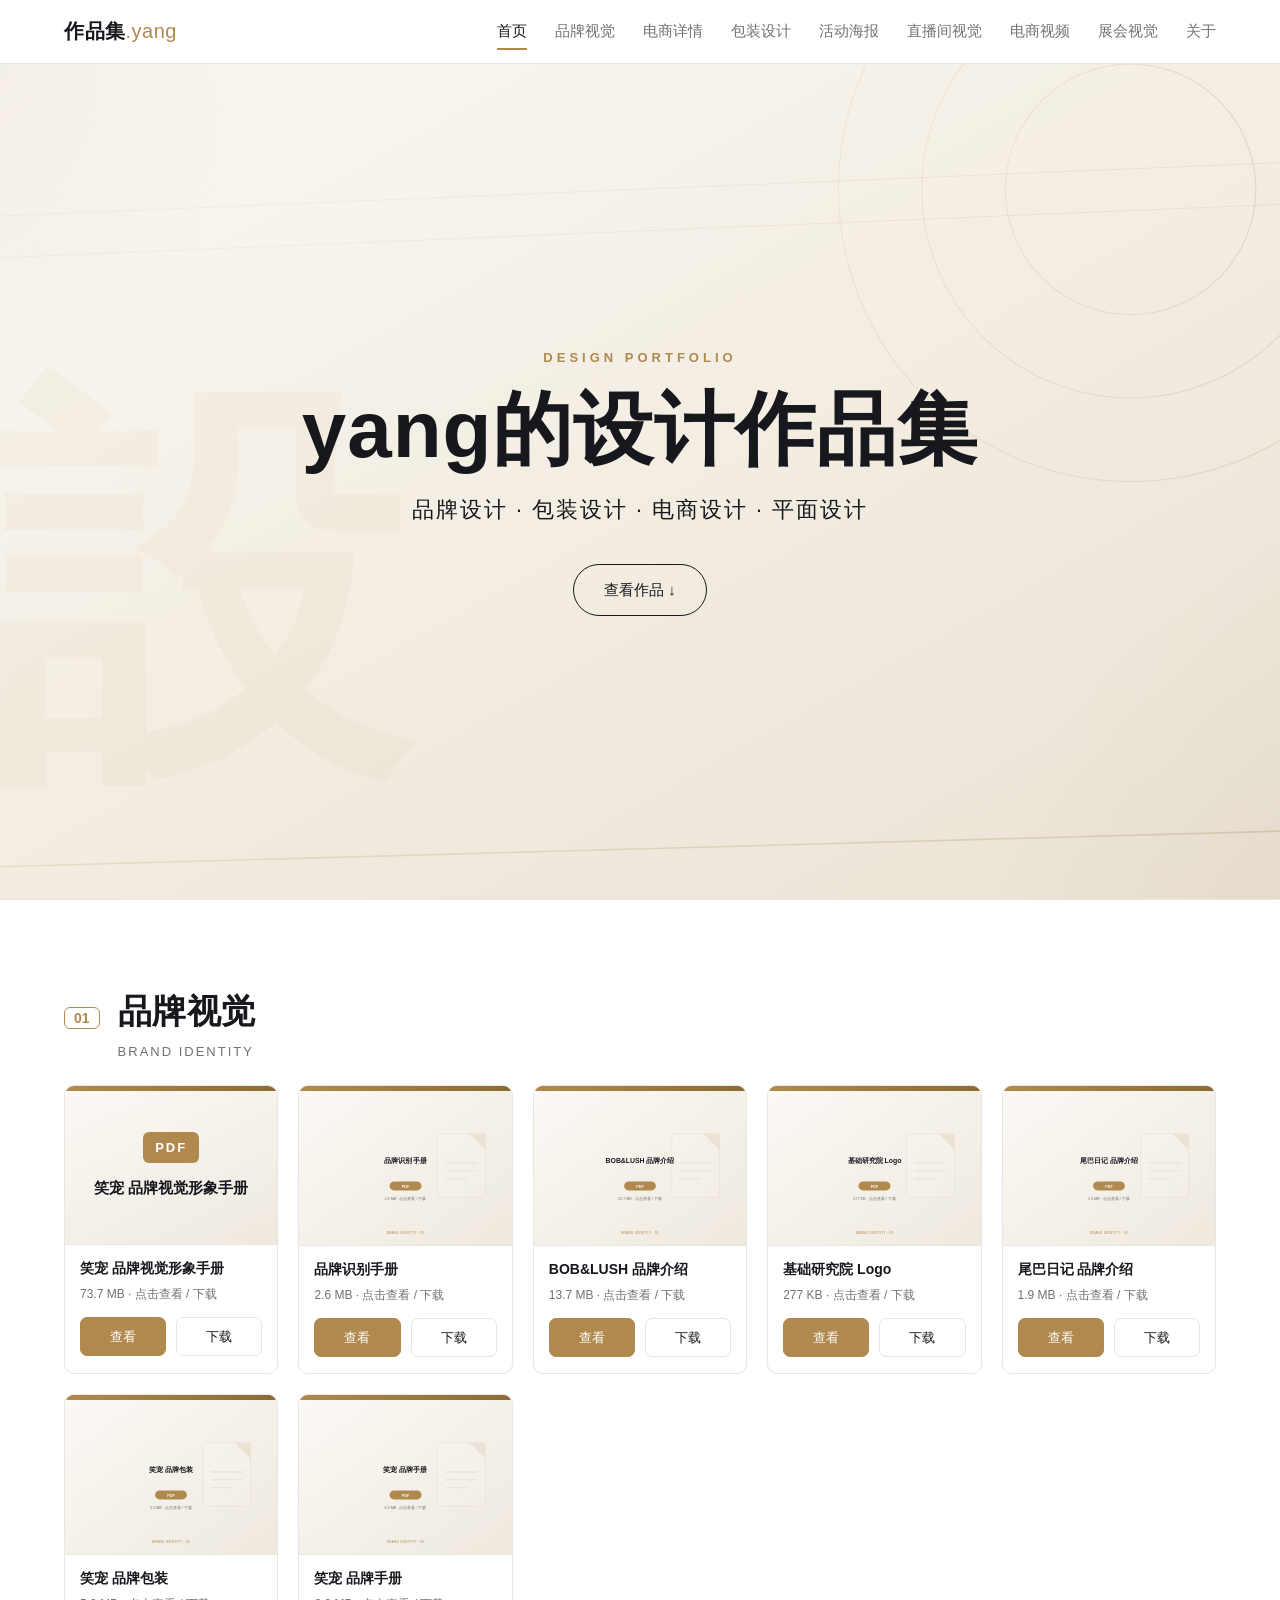
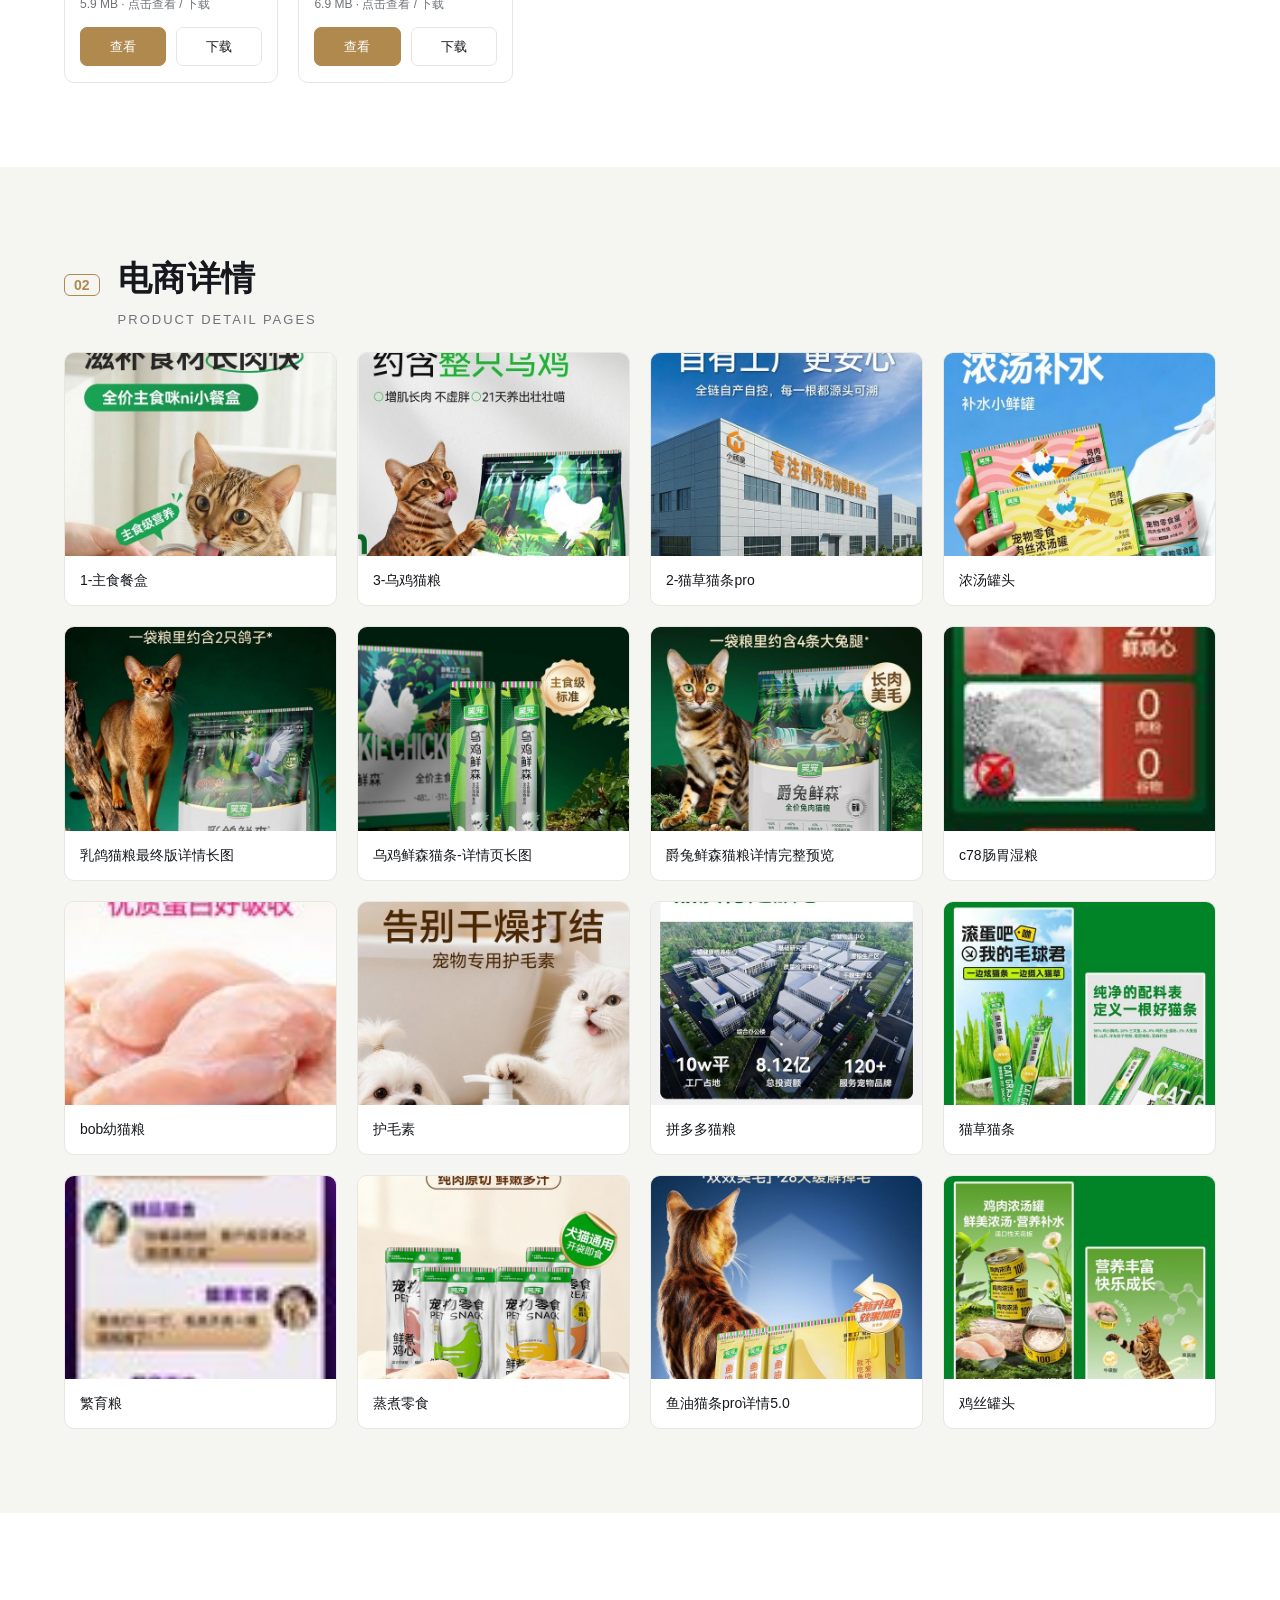
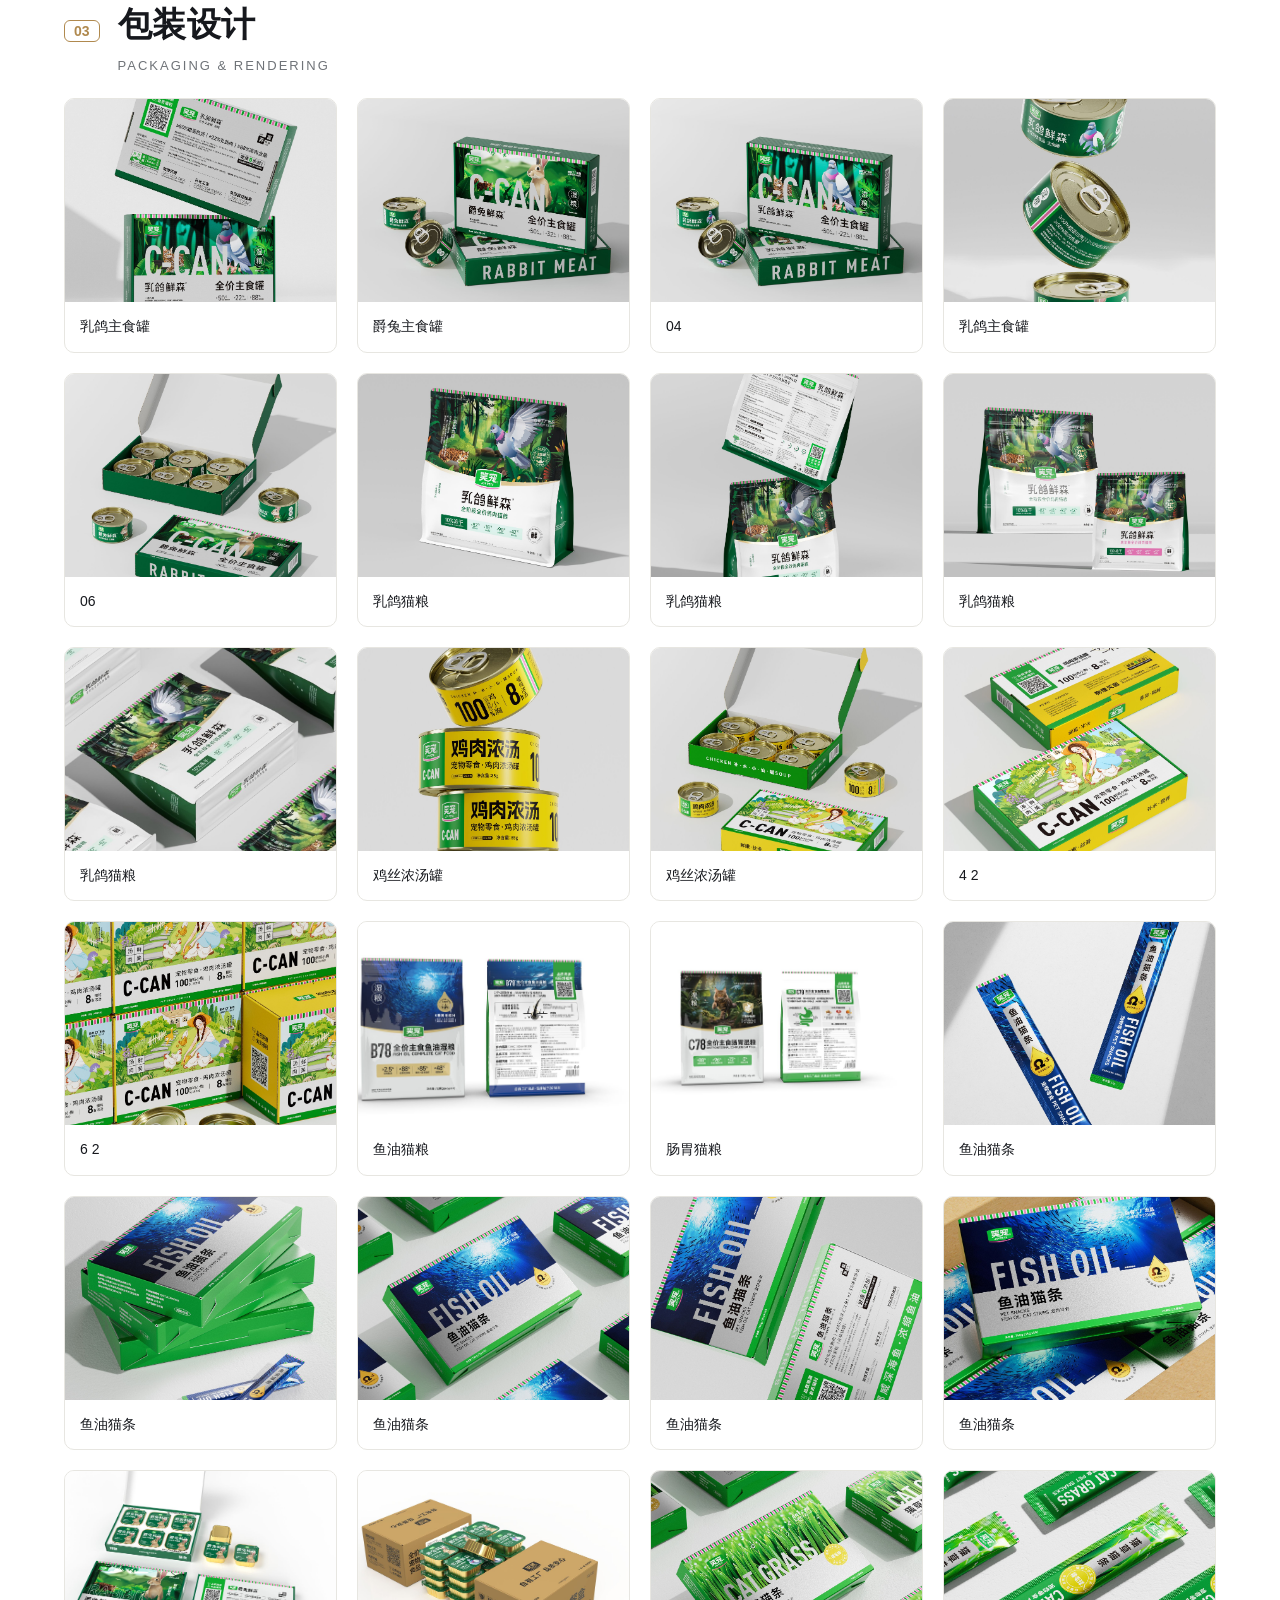
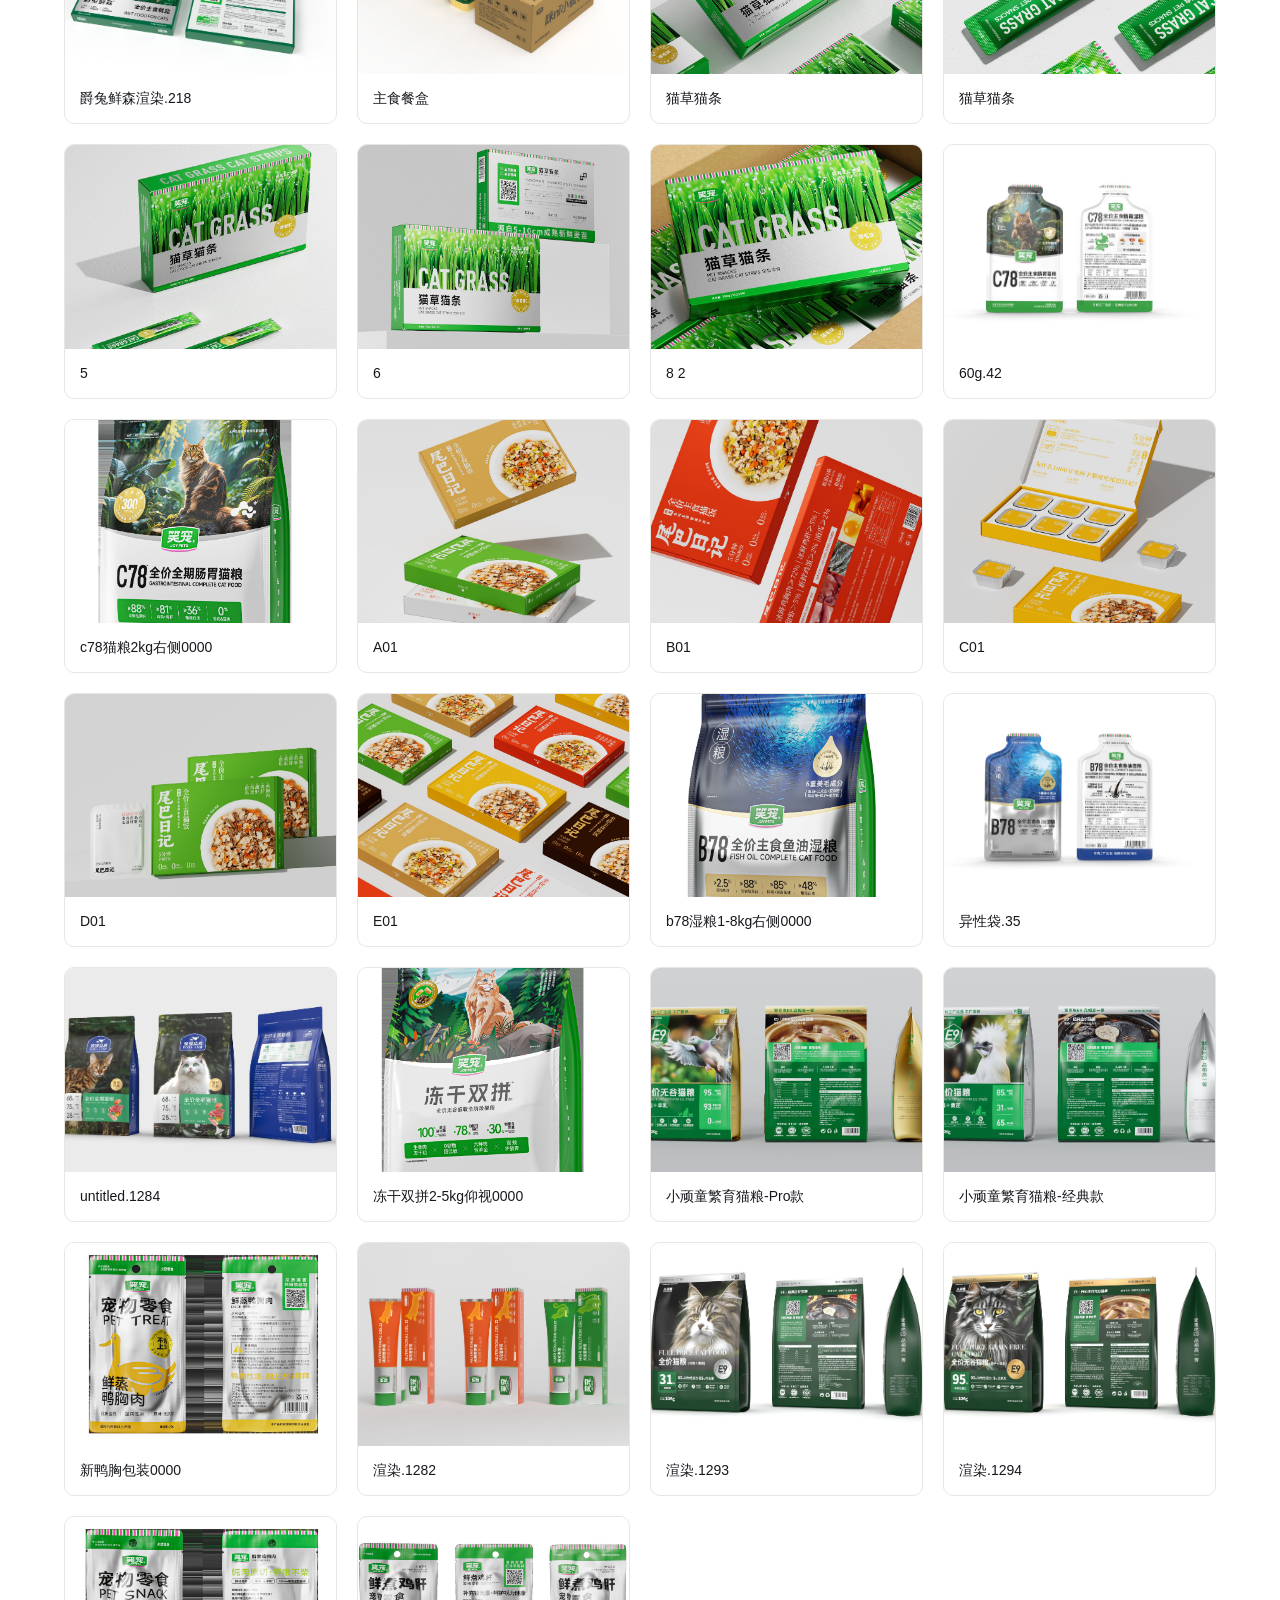
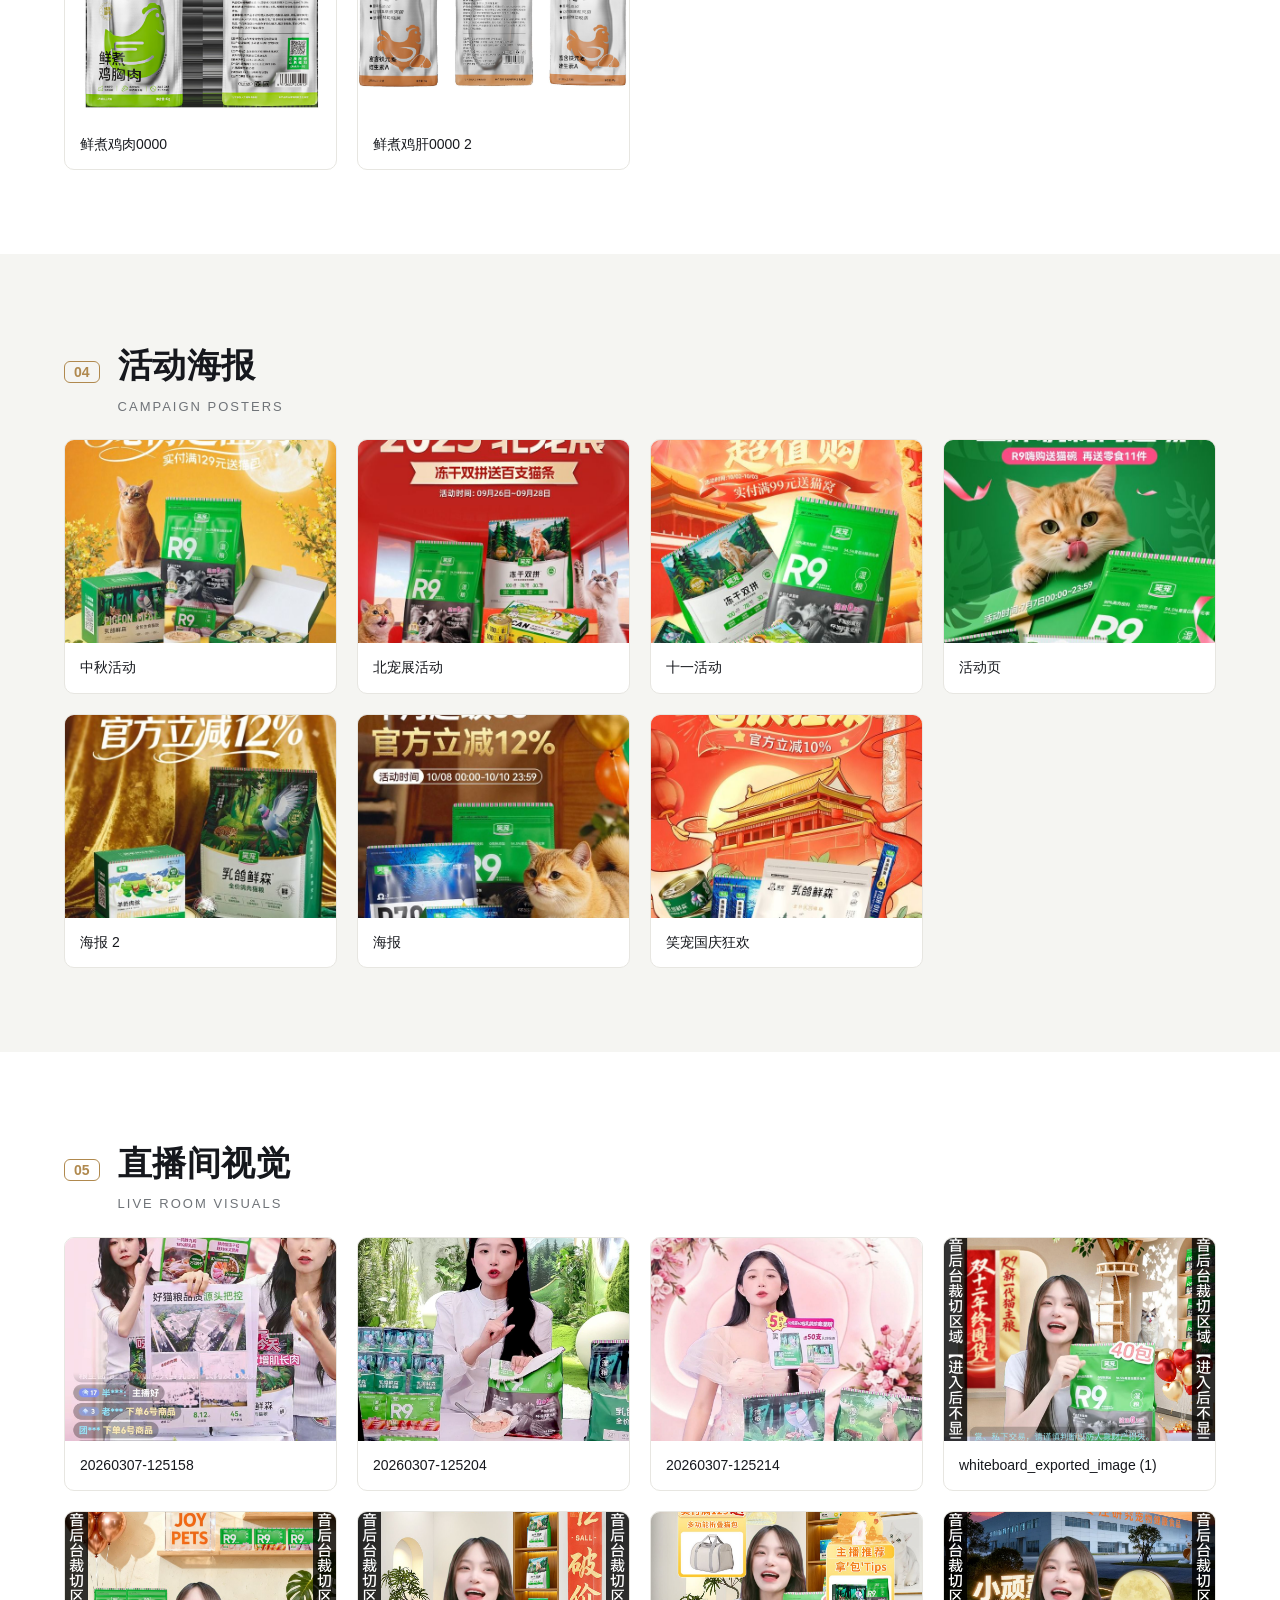
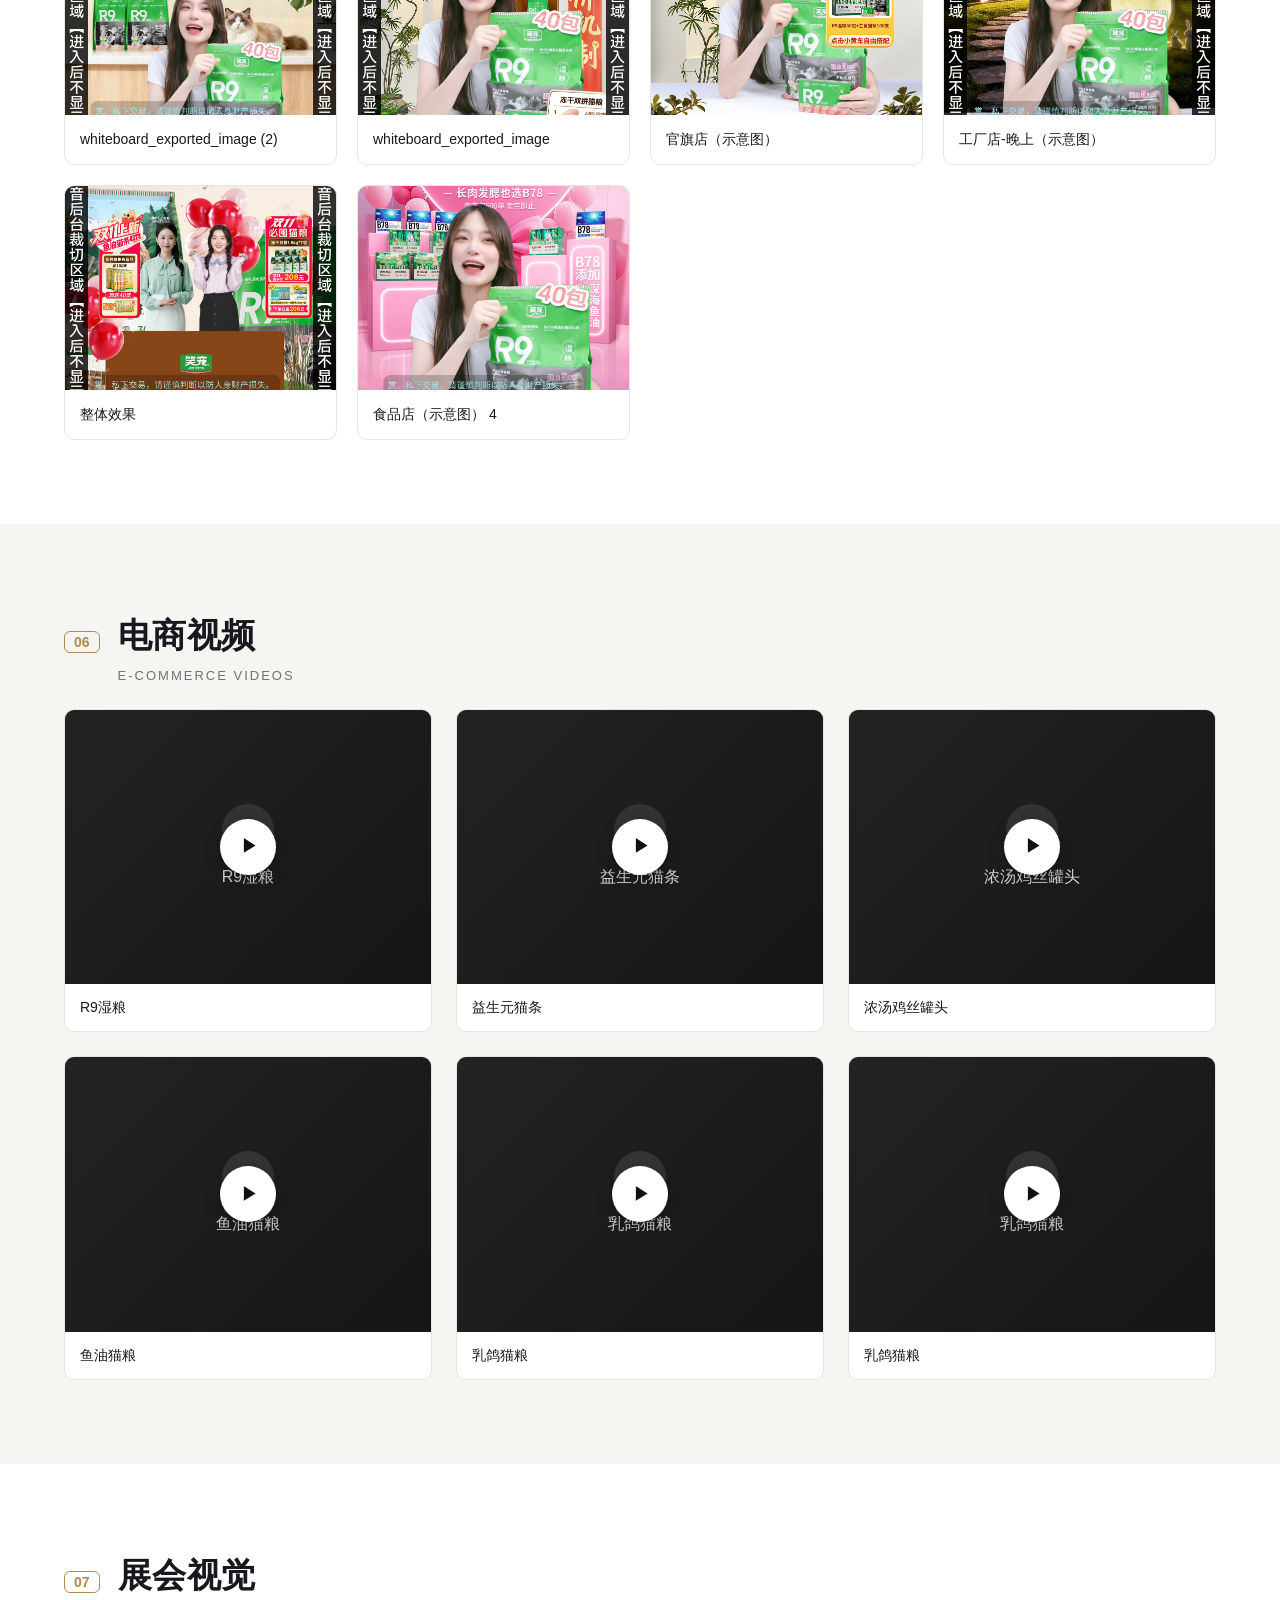
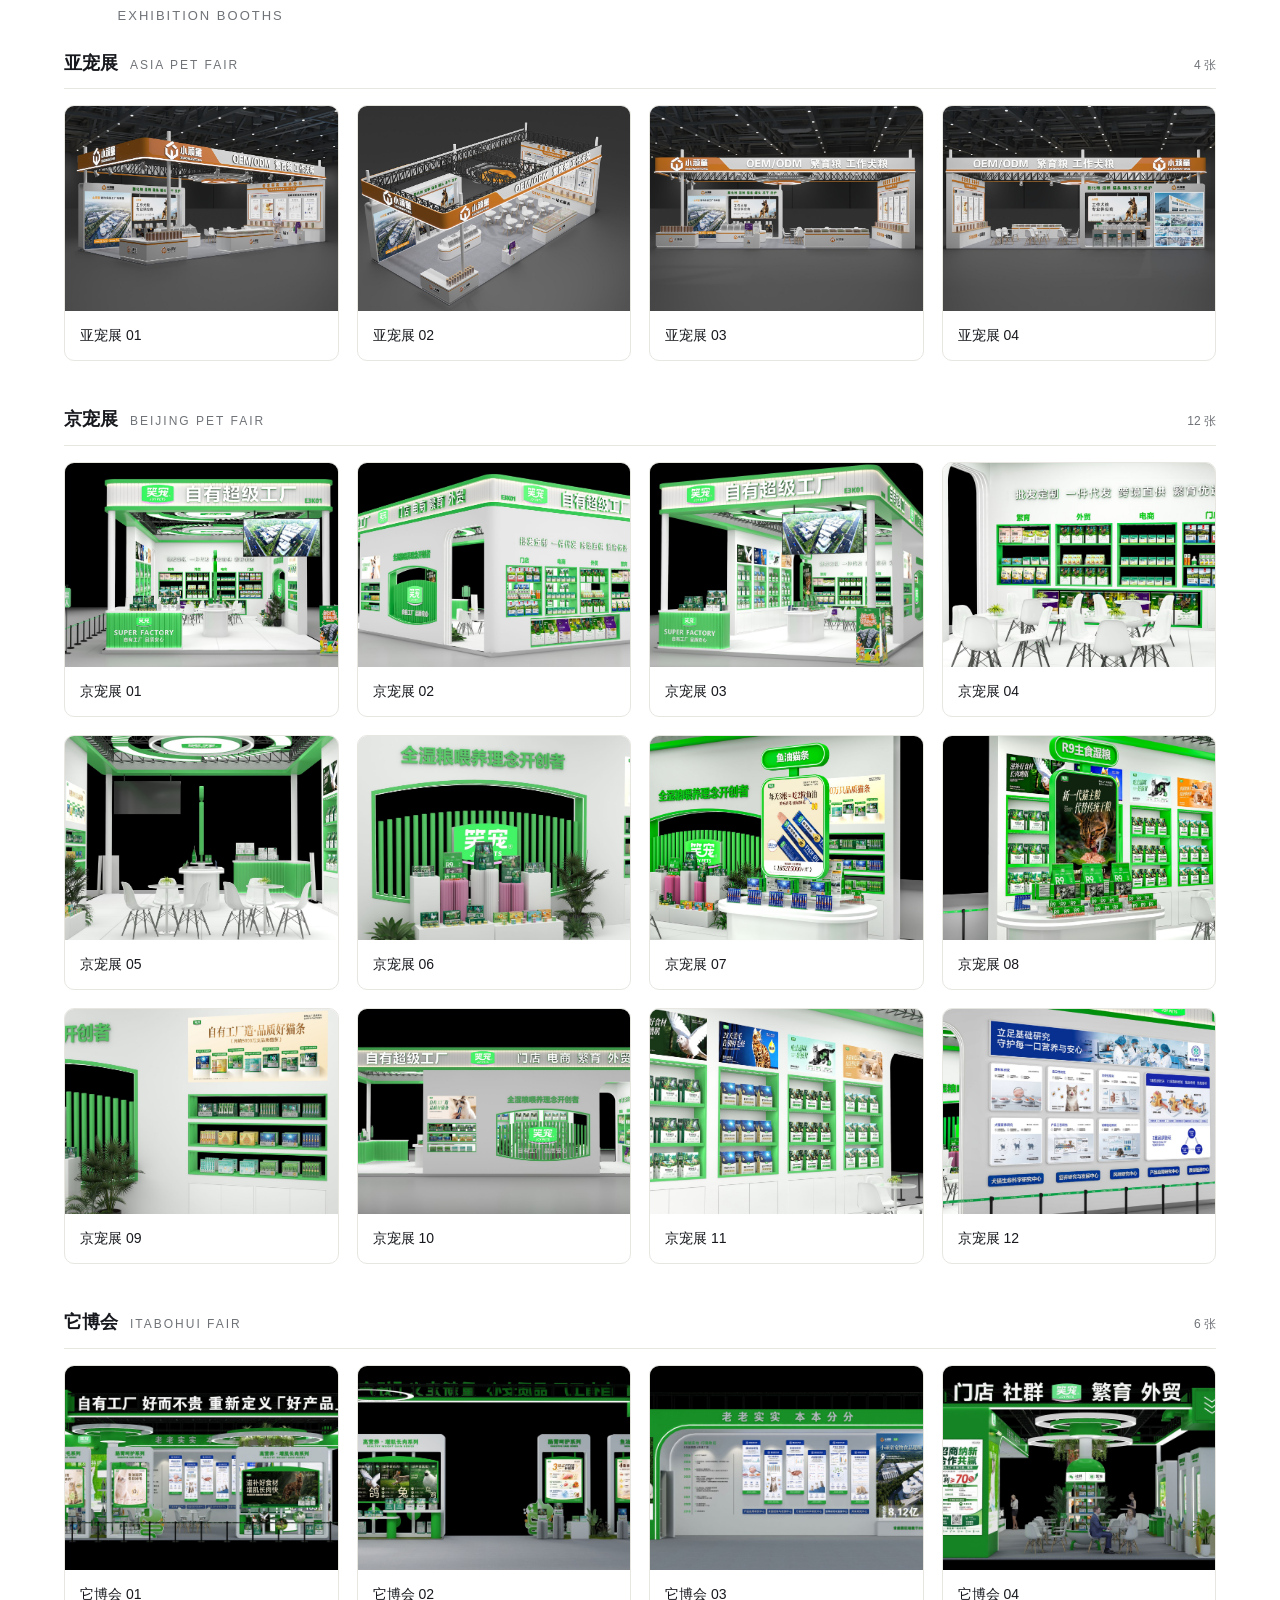
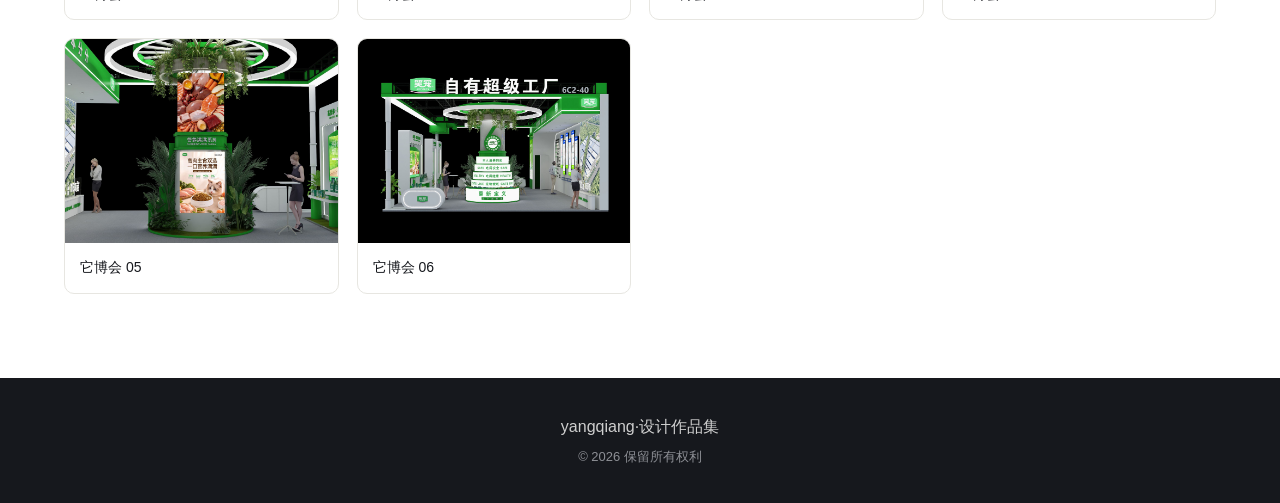
==== commit 7c98e578: "更新作品集 - 2026-08-23 21:42" ====
--- a/index.html
+++ b/index.html
@@ -205,7 +205,7 @@
       <div class="lb-stage" id="lbStage">
         <div class="lb-zoom-wrap" id="lbZoomWrap">
           <img id="lbImg" src="" alt="" />
-          <video id="lbVideo" controls playsinline webkit-playsinline="true" x5-playsinline="true" x5-video-player-type="h5-page" x5-video-player-fullscreen="false" preload="metadata" style="display:none;max-width:100%;max-height:100%;"></video>
+          <video id="lbVideo" controls playsinline webkit-playsinline="true" x5-playsinline="true" x5-video-player-type="h5-page" x5-video-player-fullscreen="false" preload="metadata" style="display:none;"></video>
         </div>
       </div>
       <div class="lb-zoom-controls">
--- a/css/style.css
+++ b/css/style.css
@@ -264,6 +264,13 @@
   display:flex; flex-direction:column; align-items:center; justify-content:center;
   width:100%; max-width:min(1100px,94vw); height:90vh;
 }
+/* 视频模式下让灯箱高度由视频本身比例决定，避免被父容器强行拉伸 */
+.lightbox.video-mode .lb-figure{
+  height:auto; max-height:90vh;
+}
+.lightbox.video-mode .lb-stage{
+  flex:0 0 auto; height:auto;
+}
 .lb-stage{
   position:relative; flex:1; min-height:0; width:100%;
   display:flex; align-items:center; justify-content:center;
@@ -274,7 +281,9 @@
   border-radius:6px; box-shadow:0 20px 60px rgba(0,0,0,.5);
 }
 #lbVideo{
-  max-width:100%; max-height:80vh;
+  display:block;
+  width:auto; height:auto;
+  max-width:min(1100px,94vw); max-height:80vh;
   border-radius:6px; box-shadow:0 20px 60px rgba(0,0,0,.5);
   background:#000;
 }
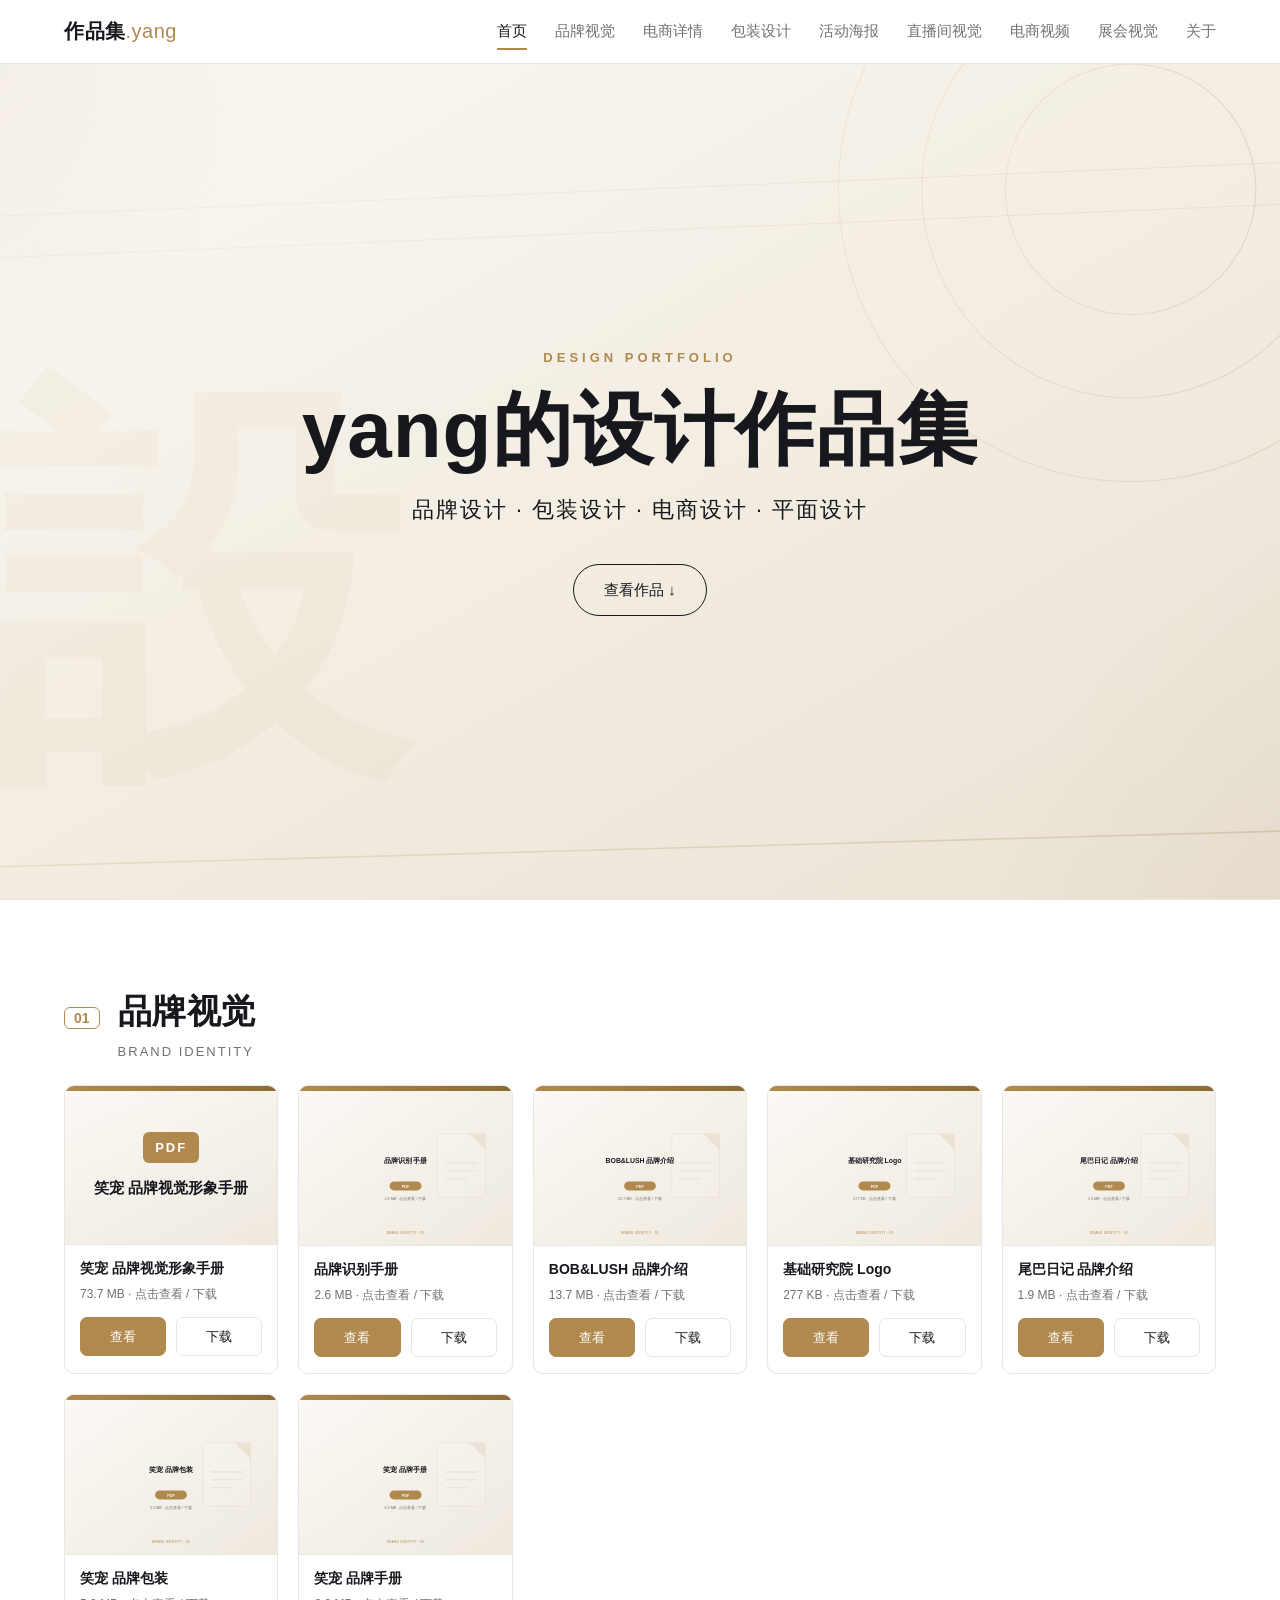
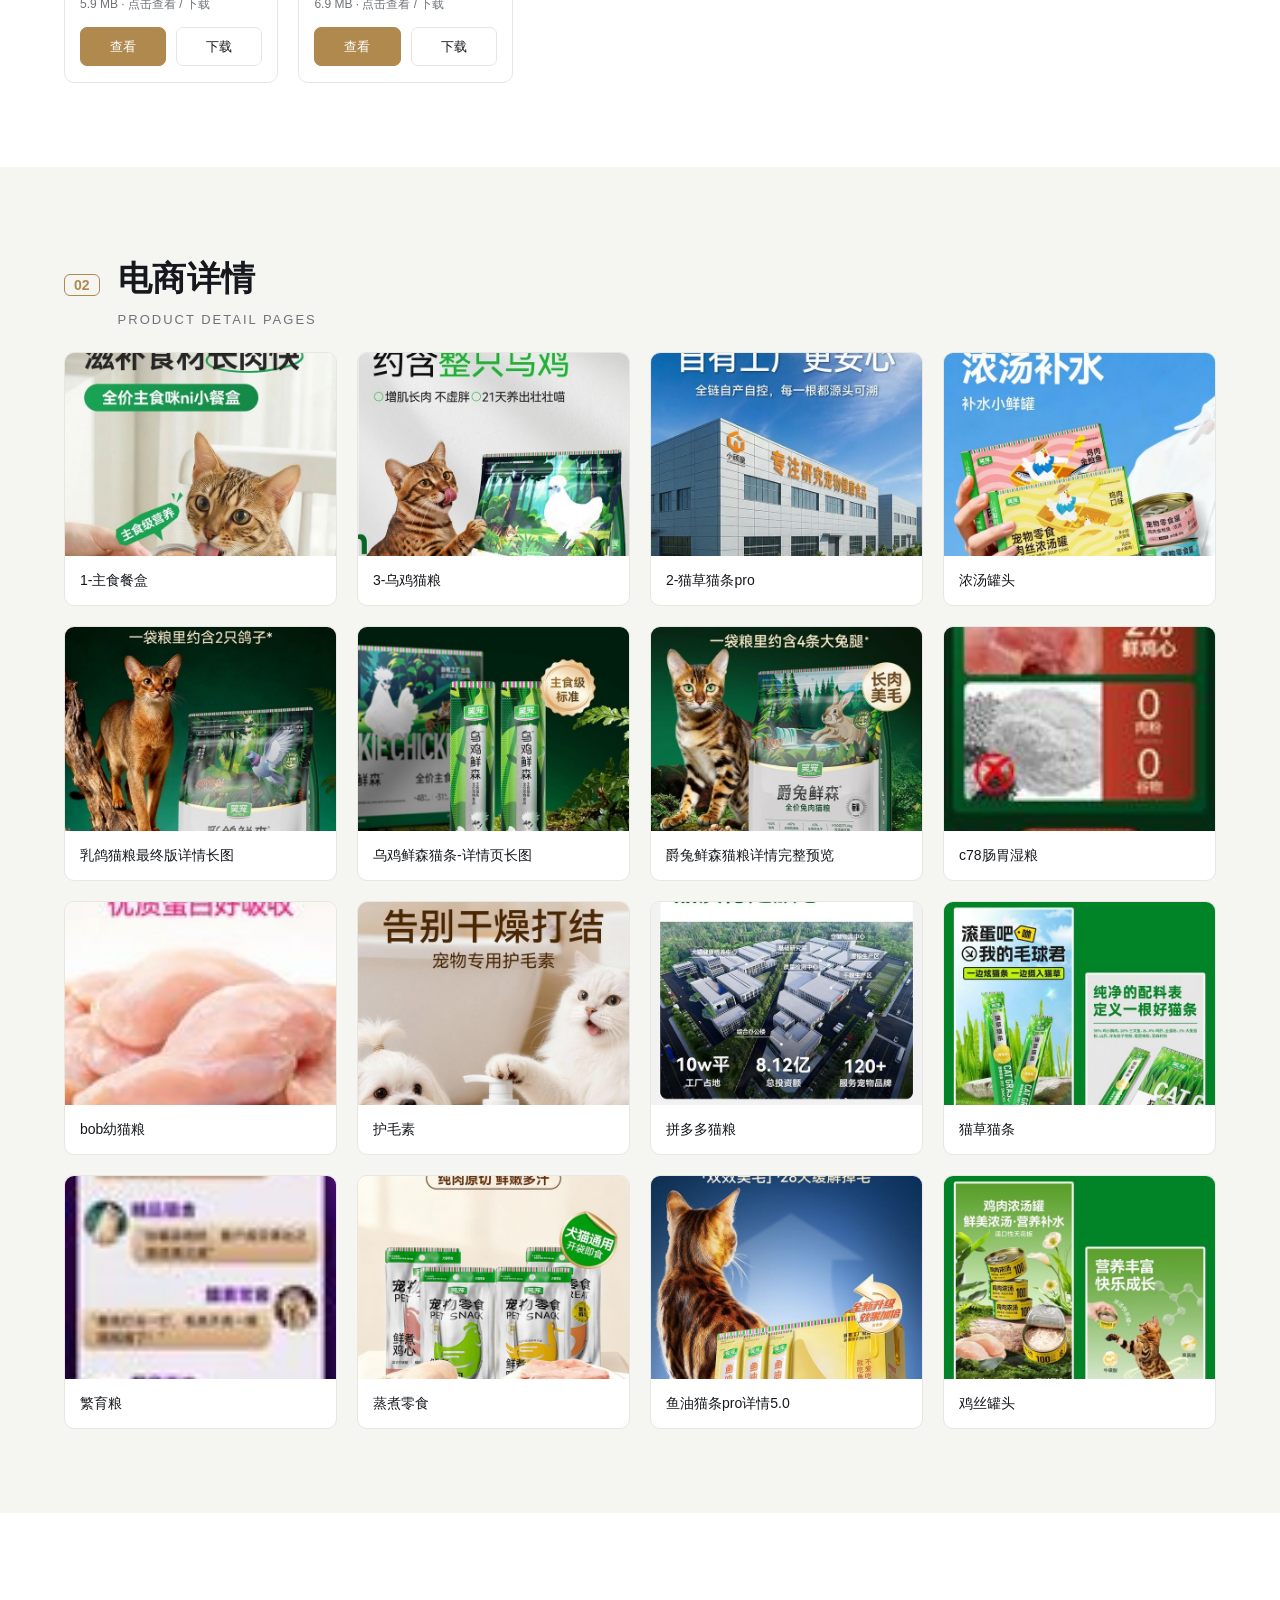
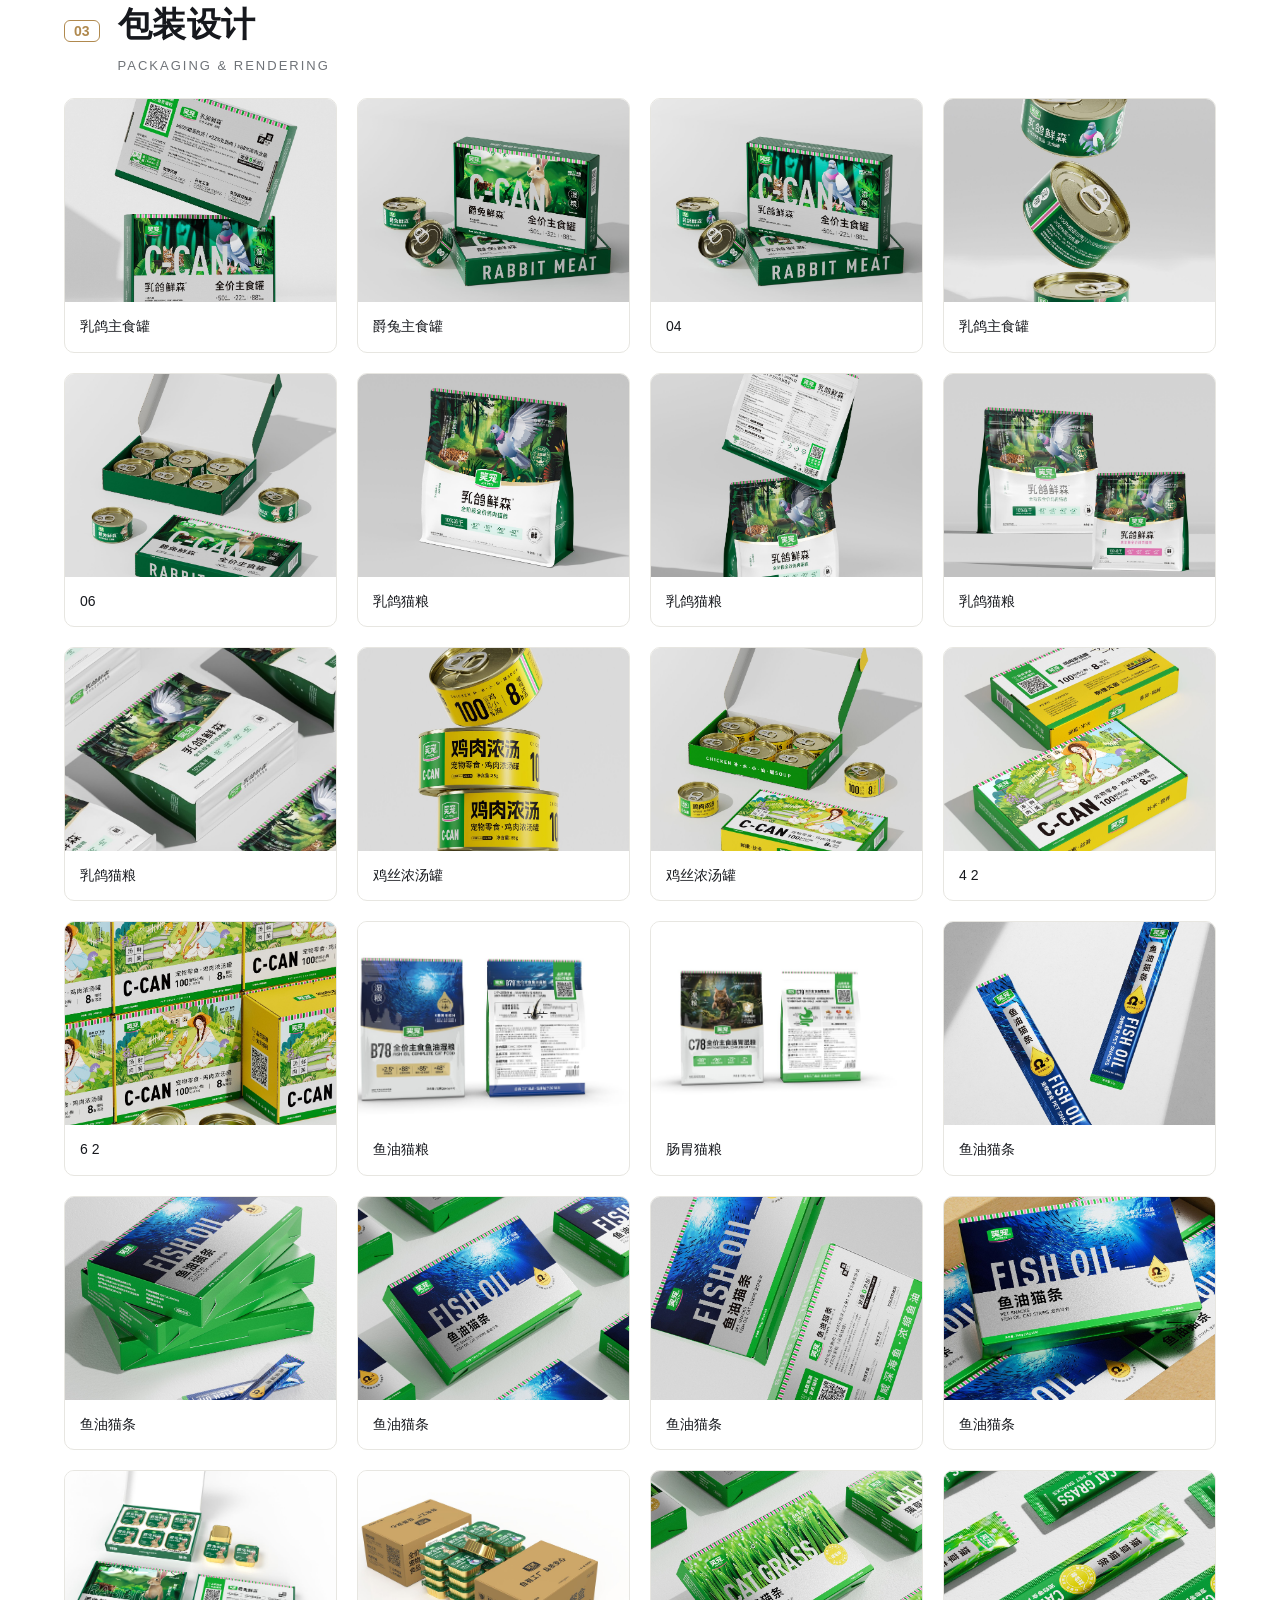
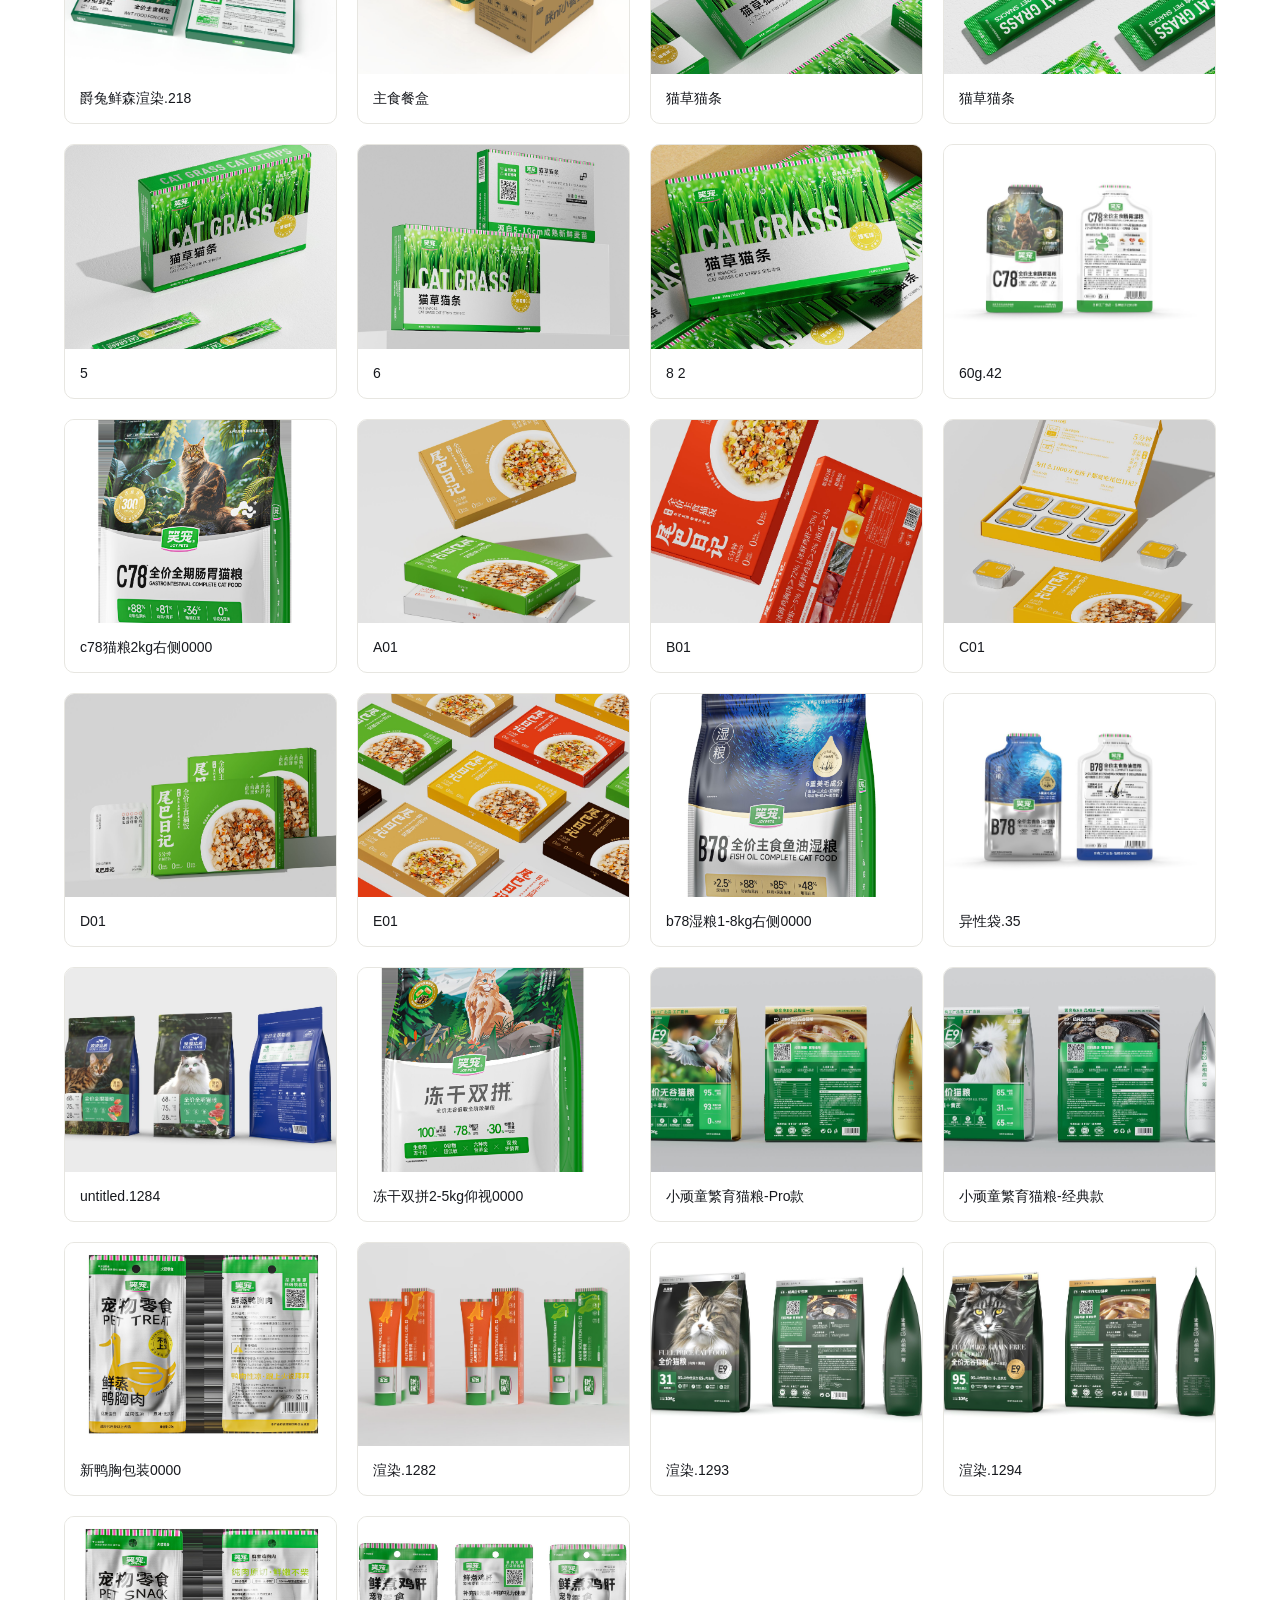
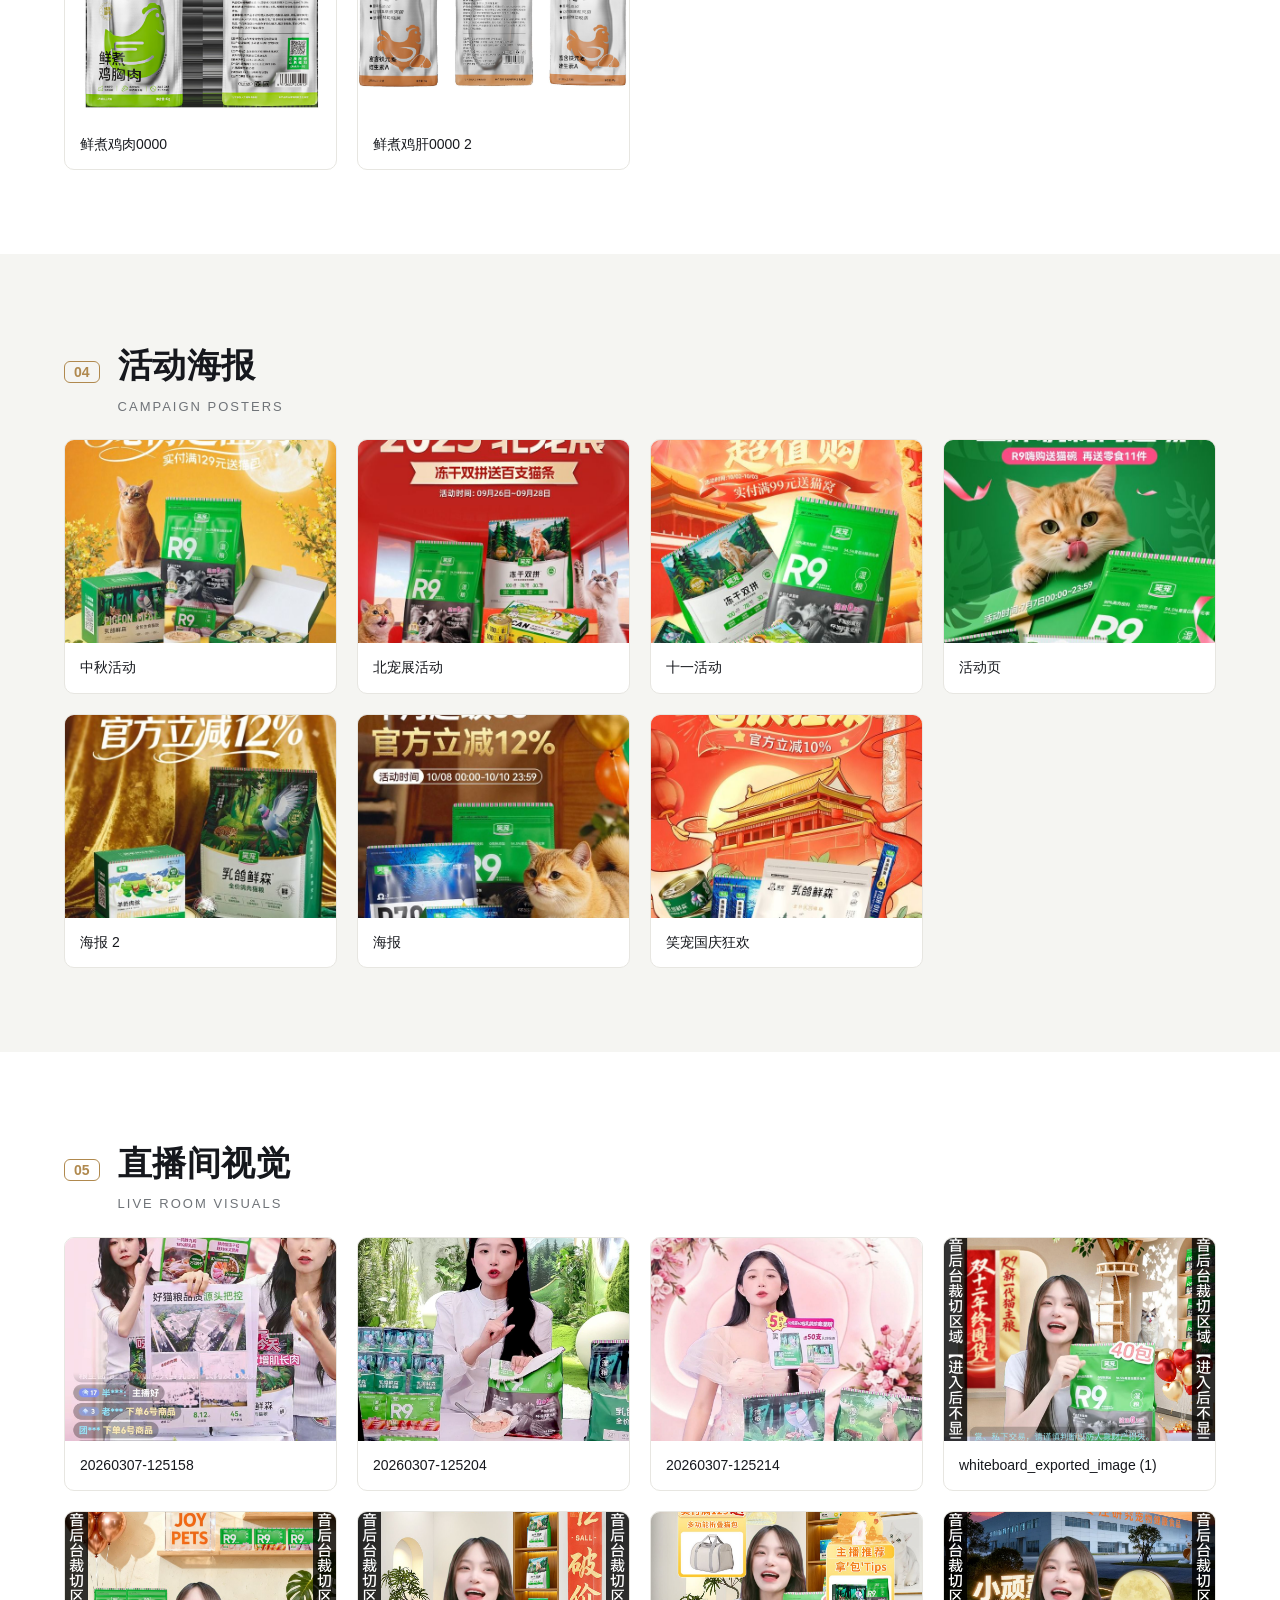
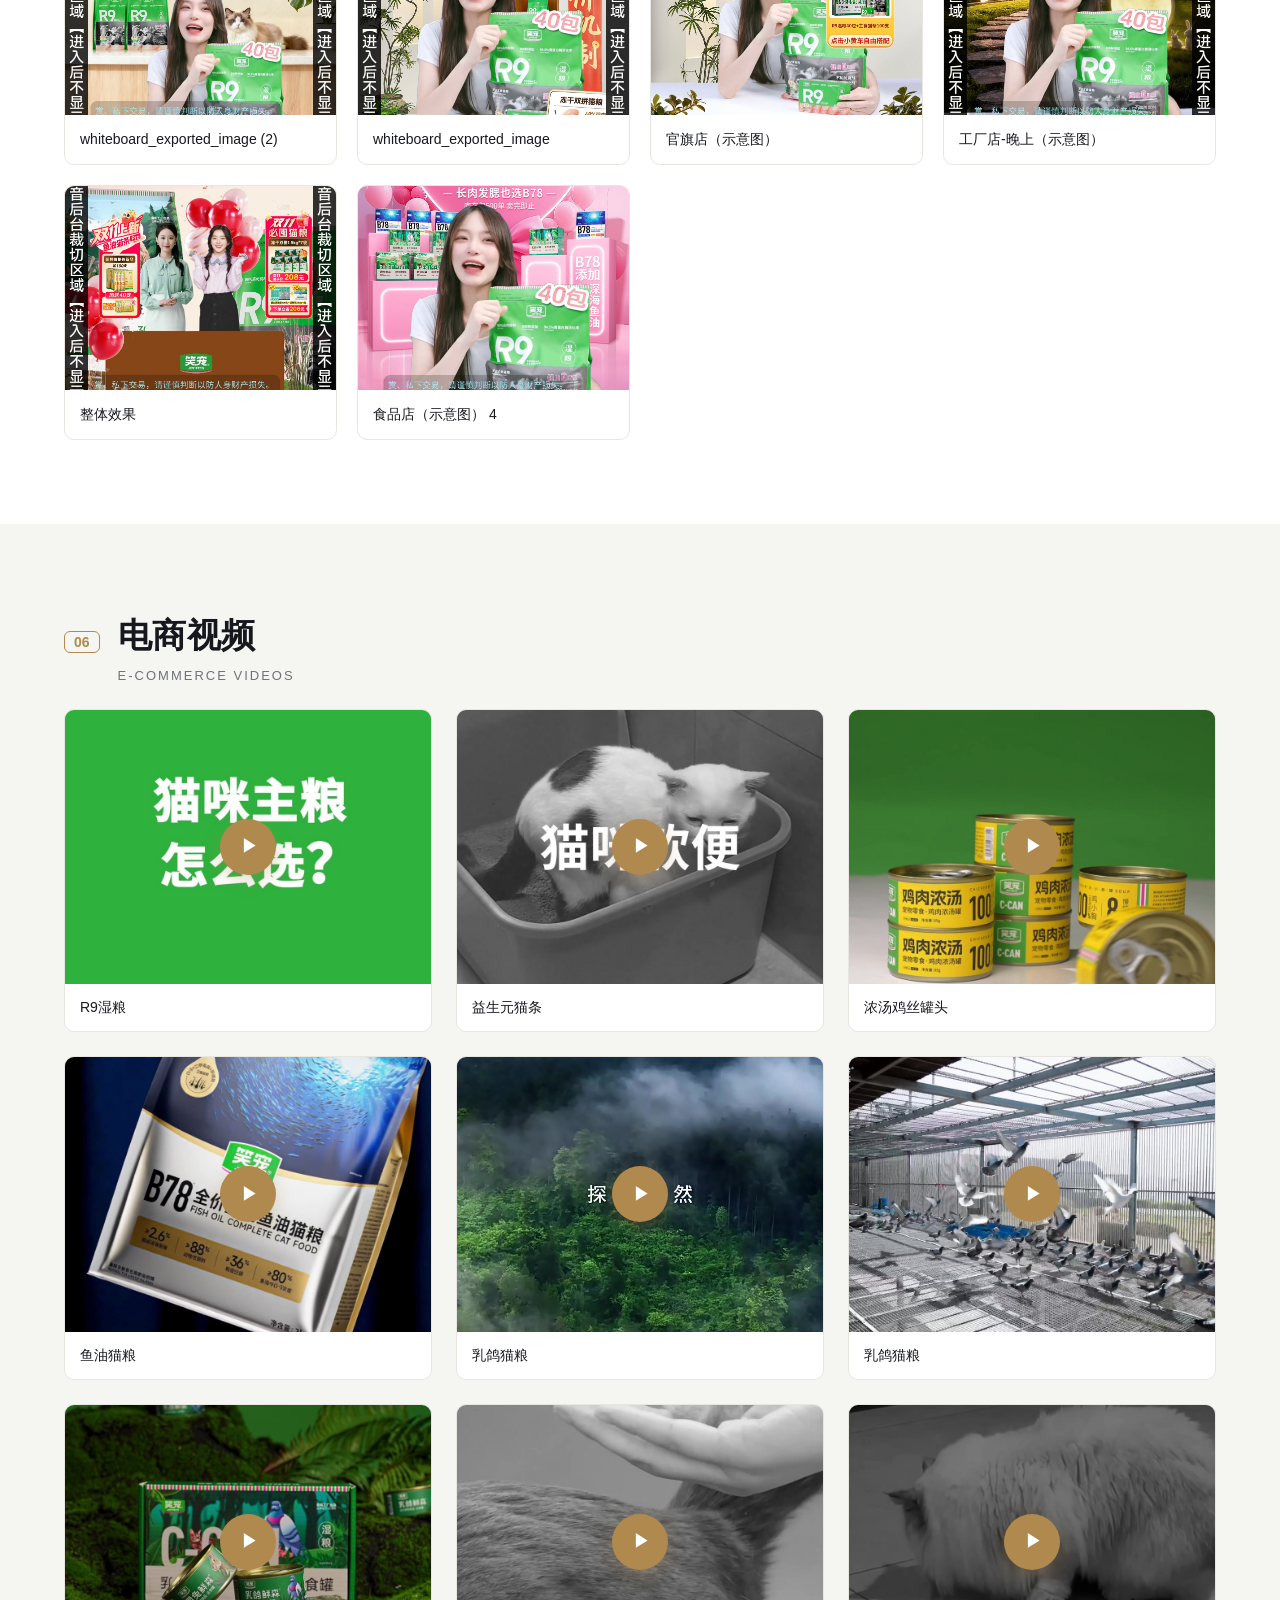
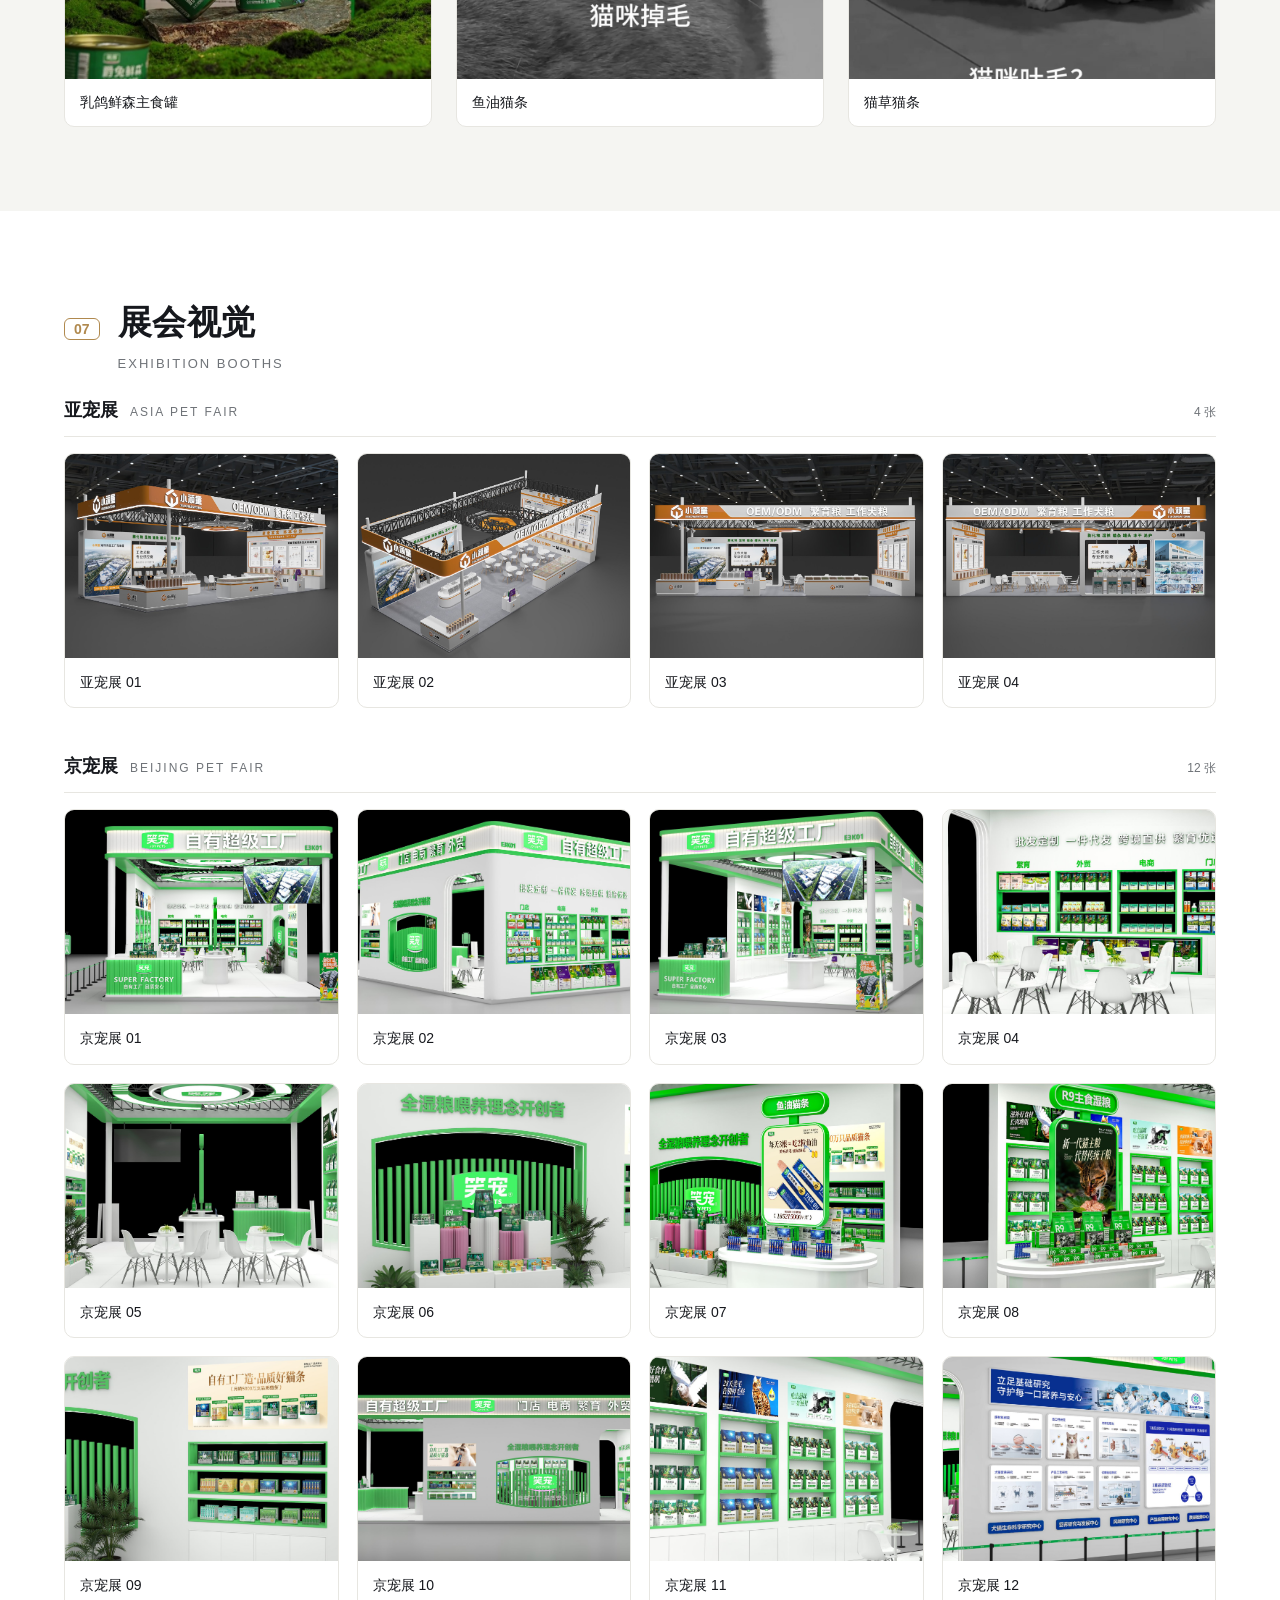
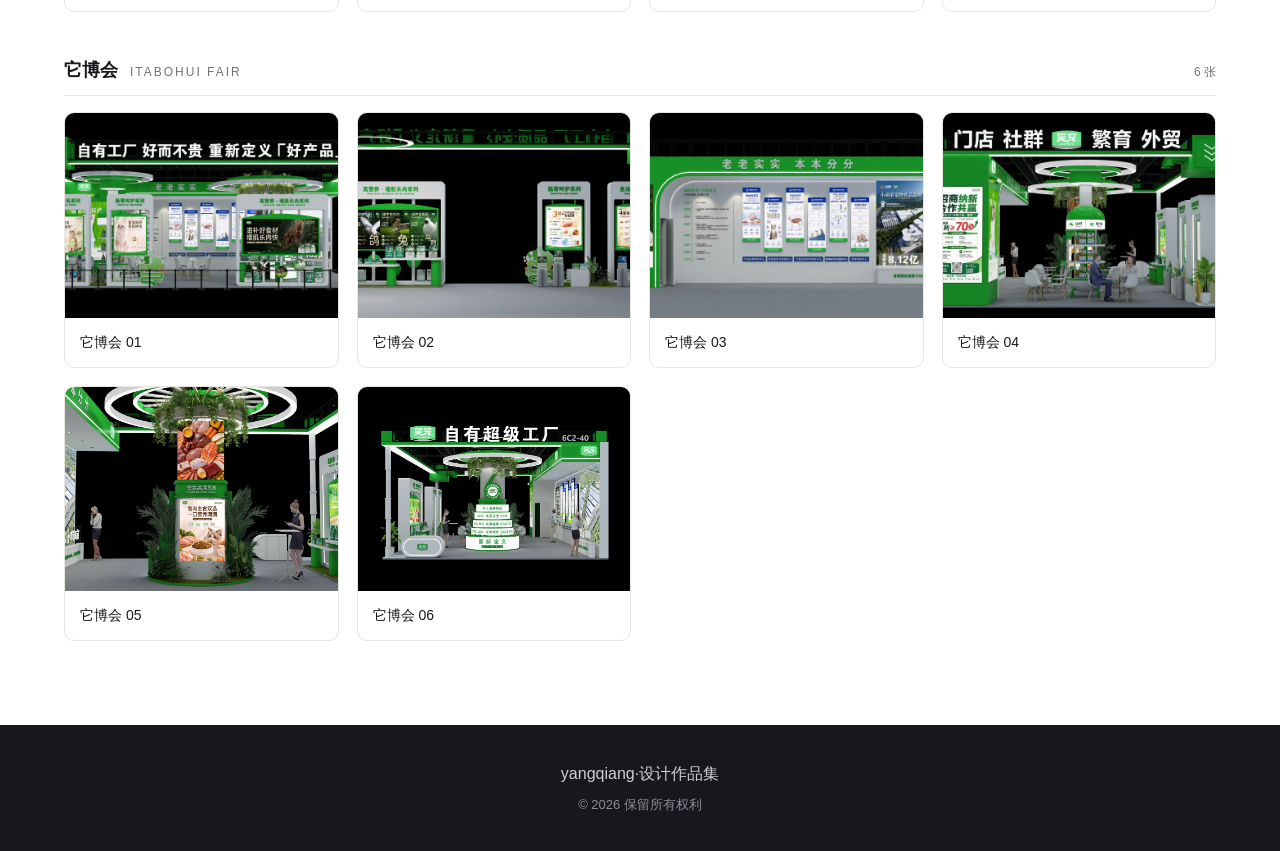
==== commit d436c048: "更新作品集 - 2026-08-24 00:21" ====
--- a/index.html
+++ b/index.html
@@ -12,10 +12,12 @@
   <!-- 微信/QQ/百度等 APP 内置浏览器提示：这些浏览器会拦截或劫持外部站点 -->
   <div class="app-browser-hint" id="appBrowserHint" style="display:none;">
     <div class="abh-inner">
-      <span>⚠️ 当前是 APP 内置浏览器，可能会出现拦截、视频浮层、PDF 无法预览等问题。</span>
-      <strong>请点击右上角「⋯」→「在浏览器中打开」</strong>
-      <button type="button" aria-label="关闭提示" id="abhClose">×</button>
-    </div>
+      <span class="abh-icon">⚠️</span>
+      <span class="abh-text">你在微信/APP 内置浏览器中，可能拦截页面或无法播放视频。<b>复制链接后用手机浏览器打开</b>体验最佳。</span>
+      <button type="button" class="abh-copy" id="abhCopy">复制链接</button>
+      <button type="button" class="abh-close" aria-label="关闭提示" id="abhClose">×</button>
+    </div>
+    <div class="abh-toast" id="abhToast">已复制，去浏览器粘贴打开 ✓</div>
   </div>
 
   <!-- ============ 导航栏 ============ -->
--- a/css/style.css
+++ b/css/style.css
@@ -200,20 +200,37 @@
   white-space:nowrap; overflow:hidden; text-overflow:ellipsis;
 }
 
-/* APP 内置浏览器提示条 */
+/* APP 内置浏览器提示条（醒目橙底 + 一键复制） */
 .app-browser-hint{
   position:relative; z-index:1001;
-  background:#fff9e6; border-bottom:1px solid #f0e0b0;
-  padding:12px 16px; font-size:14px; color:#5d4a1f; line-height:1.5;
+  background:linear-gradient(135deg,#e8920c,#d97706);
+  color:#fff; padding:11px 14px; font-size:14px; line-height:1.5;
+  box-shadow:0 2px 12px rgba(0,0,0,.18);
 }
 .app-browser-hint .abh-inner{
   max-width:1100px; margin:0 auto;
   display:flex; align-items:center; gap:10px; flex-wrap:wrap;
 }
-.app-browser-hint strong{ color:#b45309; }
-.app-browser-hint button{
-  margin-left:auto; background:none; border:none; font-size:20px; color:#8c6a35; cursor:pointer;
-}
+.app-browser-hint .abh-icon{ font-size:17px; flex:0 0 auto; }
+.app-browser-hint .abh-text{ flex:1 1 200px; min-width:0; }
+.app-browser-hint .abh-text b{ color:#fff; text-decoration:underline; font-weight:700; }
+.app-browser-hint .abh-copy{
+  flex:0 0 auto; background:#fff; color:#d97706; border:none; border-radius:8px;
+  padding:8px 14px; font-size:13px; font-weight:700; cursor:pointer;
+  white-space:nowrap; box-shadow:0 1px 4px rgba(0,0,0,.2);
+}
+.app-browser-hint .abh-copy:active{ transform:scale(.96); }
+.app-browser-hint .abh-close{
+  flex:0 0 auto; background:none; border:none; color:rgba(255,255,255,.9);
+  font-size:22px; line-height:1; cursor:pointer; padding:0 2px;
+}
+.app-browser-hint .abh-toast{
+  position:absolute; left:50%; top:100%; transform:translate(-50%,6px);
+  background:#1f2937; color:#fff; font-size:13px; padding:8px 14px;
+  border-radius:8px; white-space:nowrap; box-shadow:0 4px 14px rgba(0,0,0,.25);
+  opacity:0; pointer-events:none; transition:opacity .2s, transform .2s;
+}
+.app-browser-hint .abh-toast.show{ opacity:1; transform:translate(-50%,10px); }
 
 /* 视频卡片：封面图+播放按钮，避免 APP 内核劫持 */
 .video-card{
@@ -223,30 +240,35 @@
 }
 .video-card:hover{ transform:translateY(-6px); box-shadow:var(--shadow); border-color:transparent; }
 .video-poster{
-  position:relative; width:100%; aspect-ratio:4/3; overflow:hidden; background:#111;
+  position:relative; width:100%; aspect-ratio:4/3; overflow:hidden; background:#eef1f0;
 }
 .video-poster img{
   width:100%; height:100%; object-fit:cover; display:block;
   transition:transform .4s var(--ease);
 }
 .video-card:hover .video-poster img{ transform:scale(1.04); }
+/* 无封面时的中性占位：浅色底 + 品牌色播放钮，清晰且不显「出错」 */
 .video-poster-fallback{
   width:100%; height:100%; display:flex; flex-direction:column; align-items:center; justify-content:center;
-  background:linear-gradient(135deg,#2b2b2b,#1a1a1a); color:#fff;
+  background:linear-gradient(135deg,#eef3f0,#e3eae6); color:var(--ink);
 }
 .vpf-icon{
-  width:52px; height:52px; border-radius:50%; background:rgba(255,255,255,.12);
-  display:flex; align-items:center; justify-content:center; font-size:20px; margin-bottom:8px;
+  width:54px; height:54px; border-radius:50%; background:var(--accent); color:#fff;
+  display:flex; align-items:center; justify-content:center; font-size:20px; margin-bottom:10px;
+  box-shadow:0 6px 16px rgba(176,137,78,.28);
+}
+.vpf-title{
+  font-size:13px; color:var(--muted); text-align:center; padding:0 14px; line-height:1.4;
 }
 .video-play-overlay{
   position:absolute; inset:0; display:flex; align-items:center; justify-content:center;
-  background:rgba(0,0,0,.18); transition:background .2s;
-}
-.video-card:hover .video-play-overlay{ background:rgba(0,0,0,.35); }
+  background:rgba(255,255,255,0); transition:background .2s;
+}
+.video-card:hover .video-play-overlay{ background:rgba(255,255,255,.12); }
 .video-play-icon{
-  width:56px; height:56px; border-radius:50%; background:#fff; color:#111;
+  width:56px; height:56px; border-radius:50%; background:var(--accent); color:#fff;
   display:flex; align-items:center; justify-content:center; font-size:18px; padding-left:4px;
-  box-shadow:0 4px 16px rgba(0,0,0,.25); transition:transform .2s;
+  box-shadow:0 6px 18px rgba(176,137,78,.3); transition:transform .2s;
 }
 .video-card:hover .video-play-icon{ transform:scale(1.08); }
 .video-card .card-title{ padding:12px 15px; }
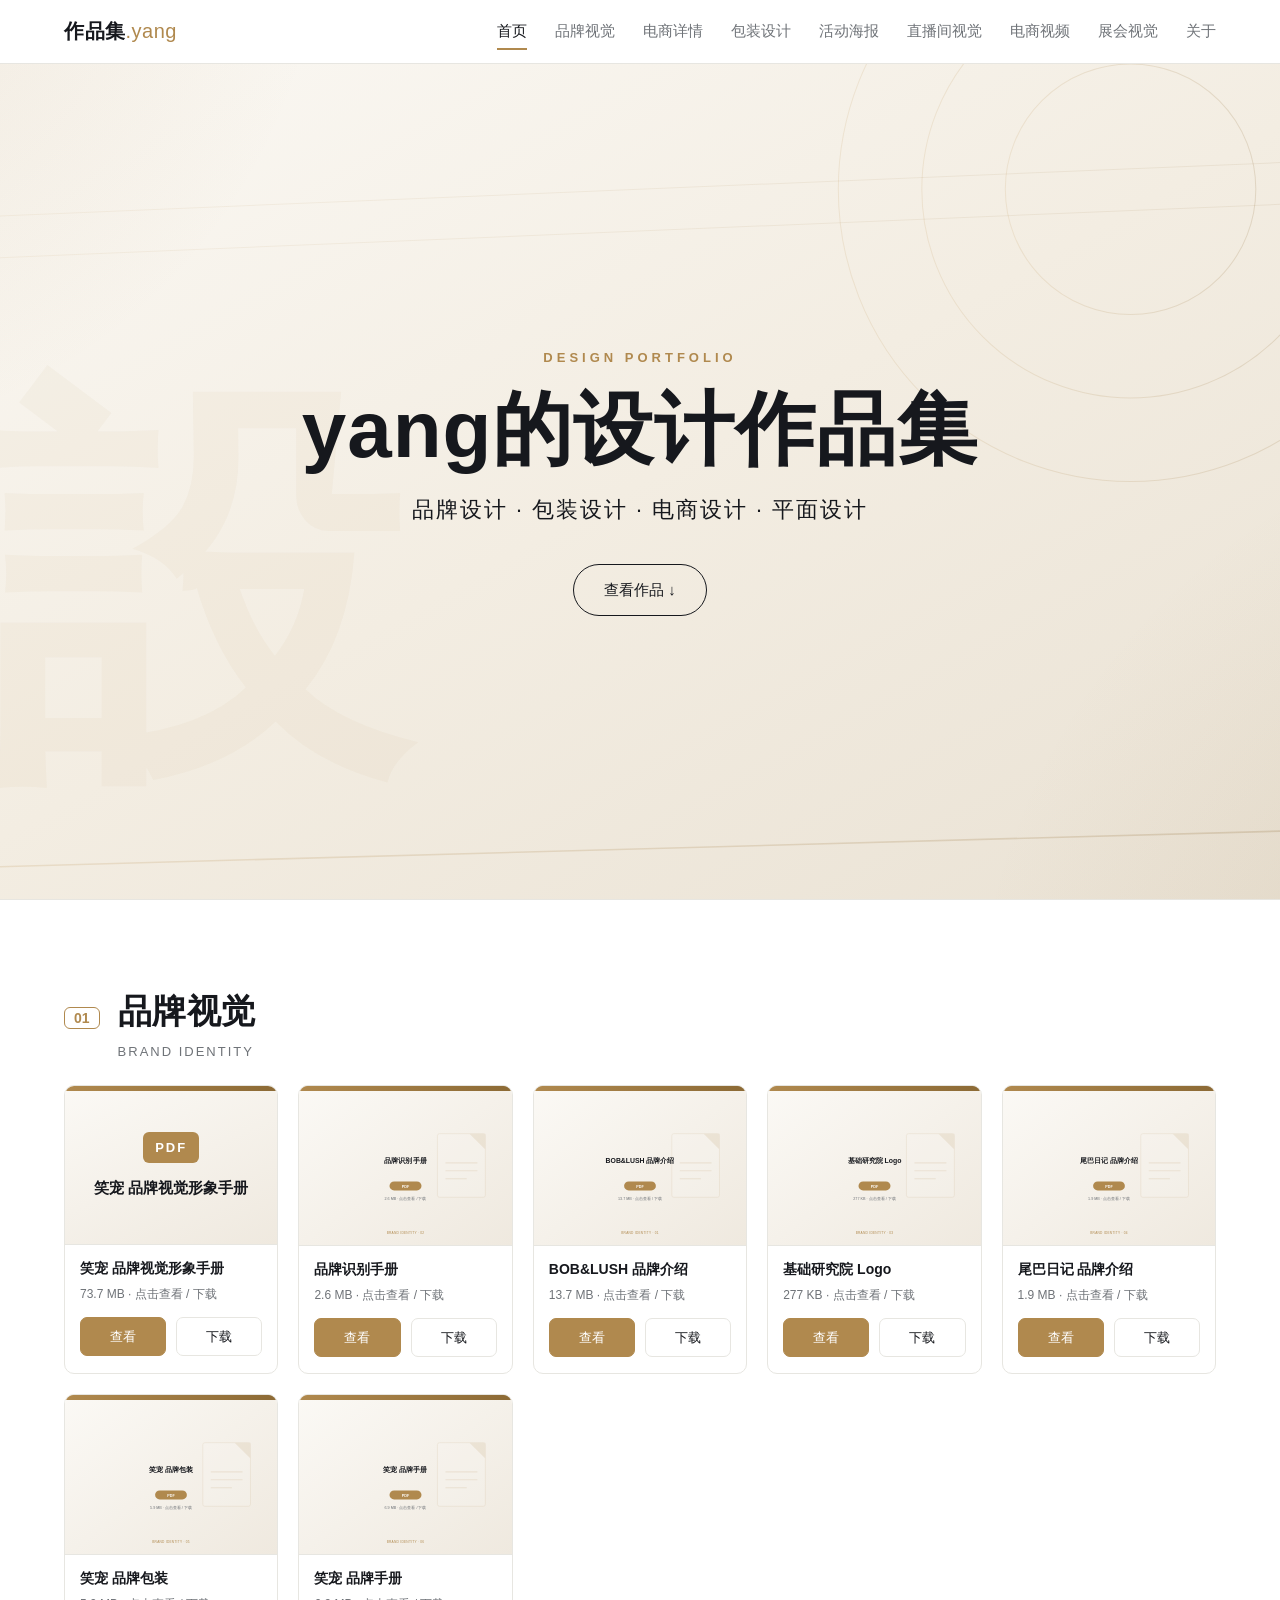
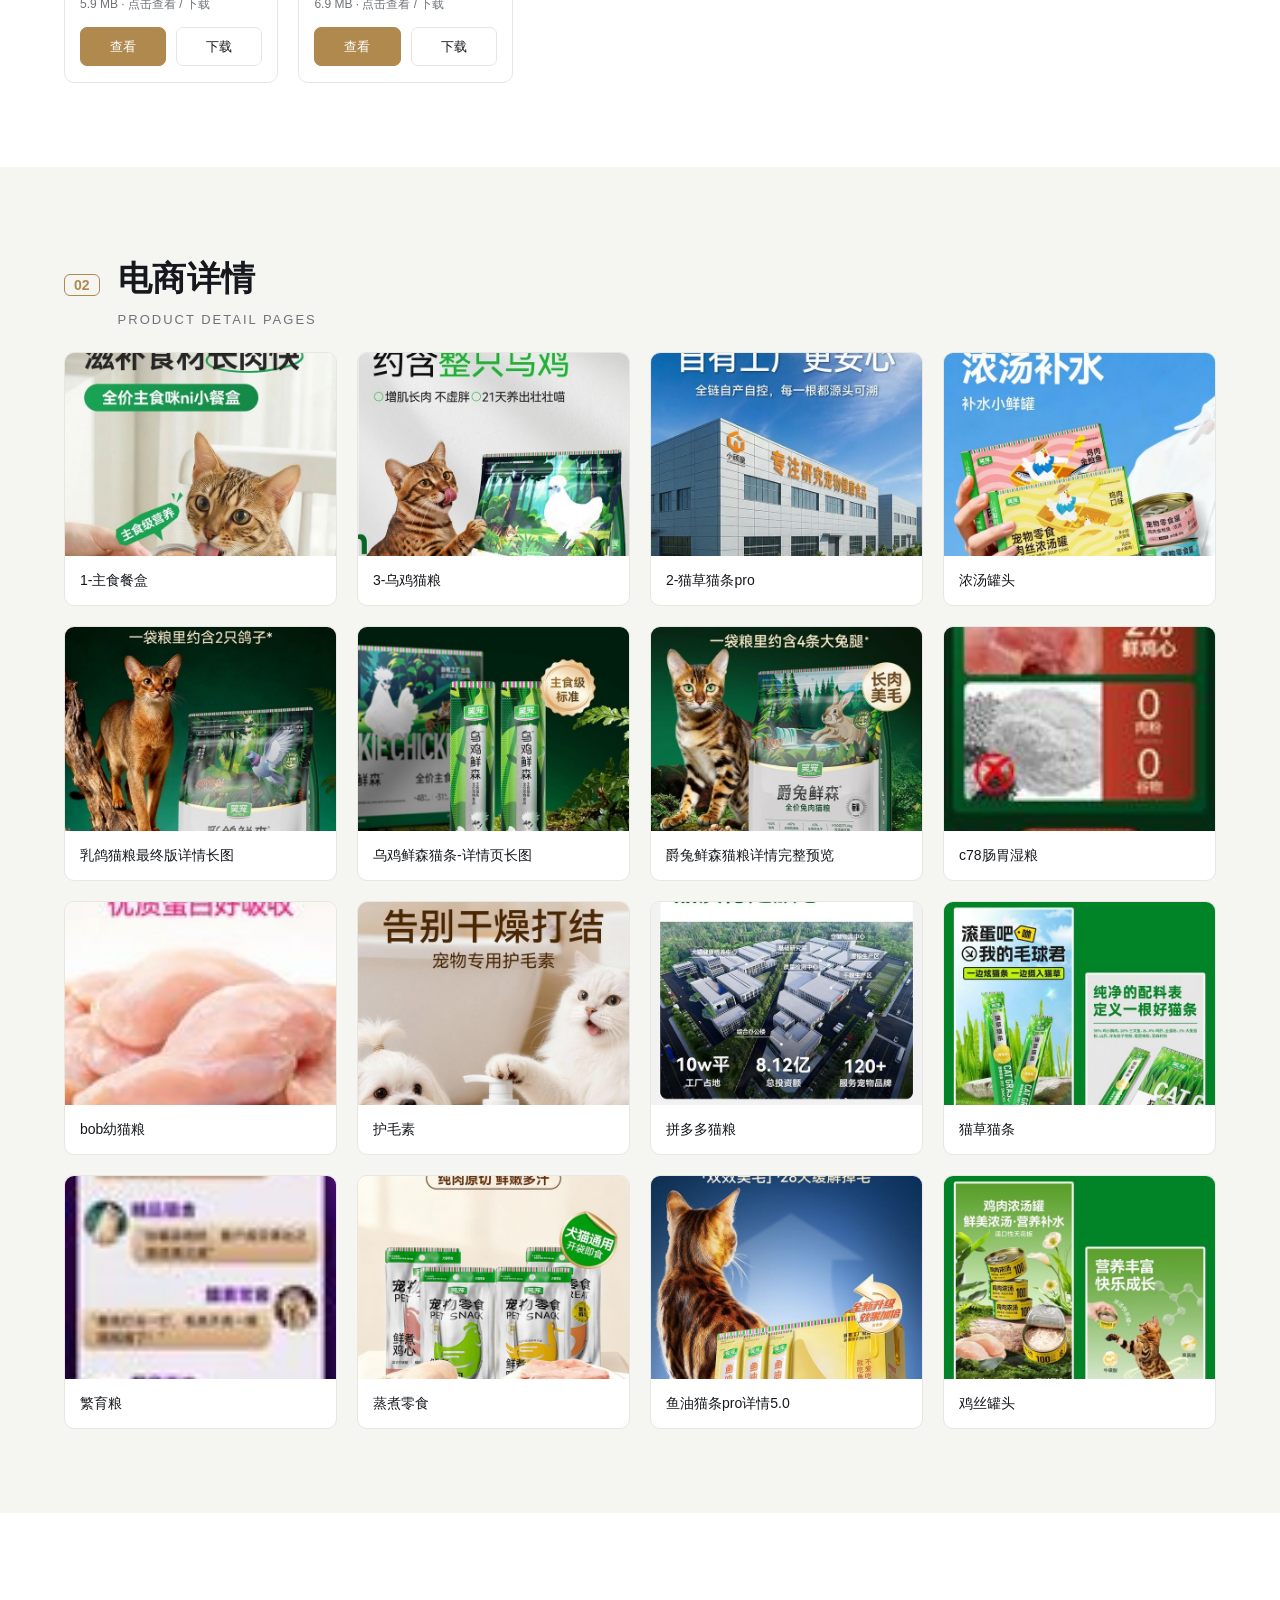
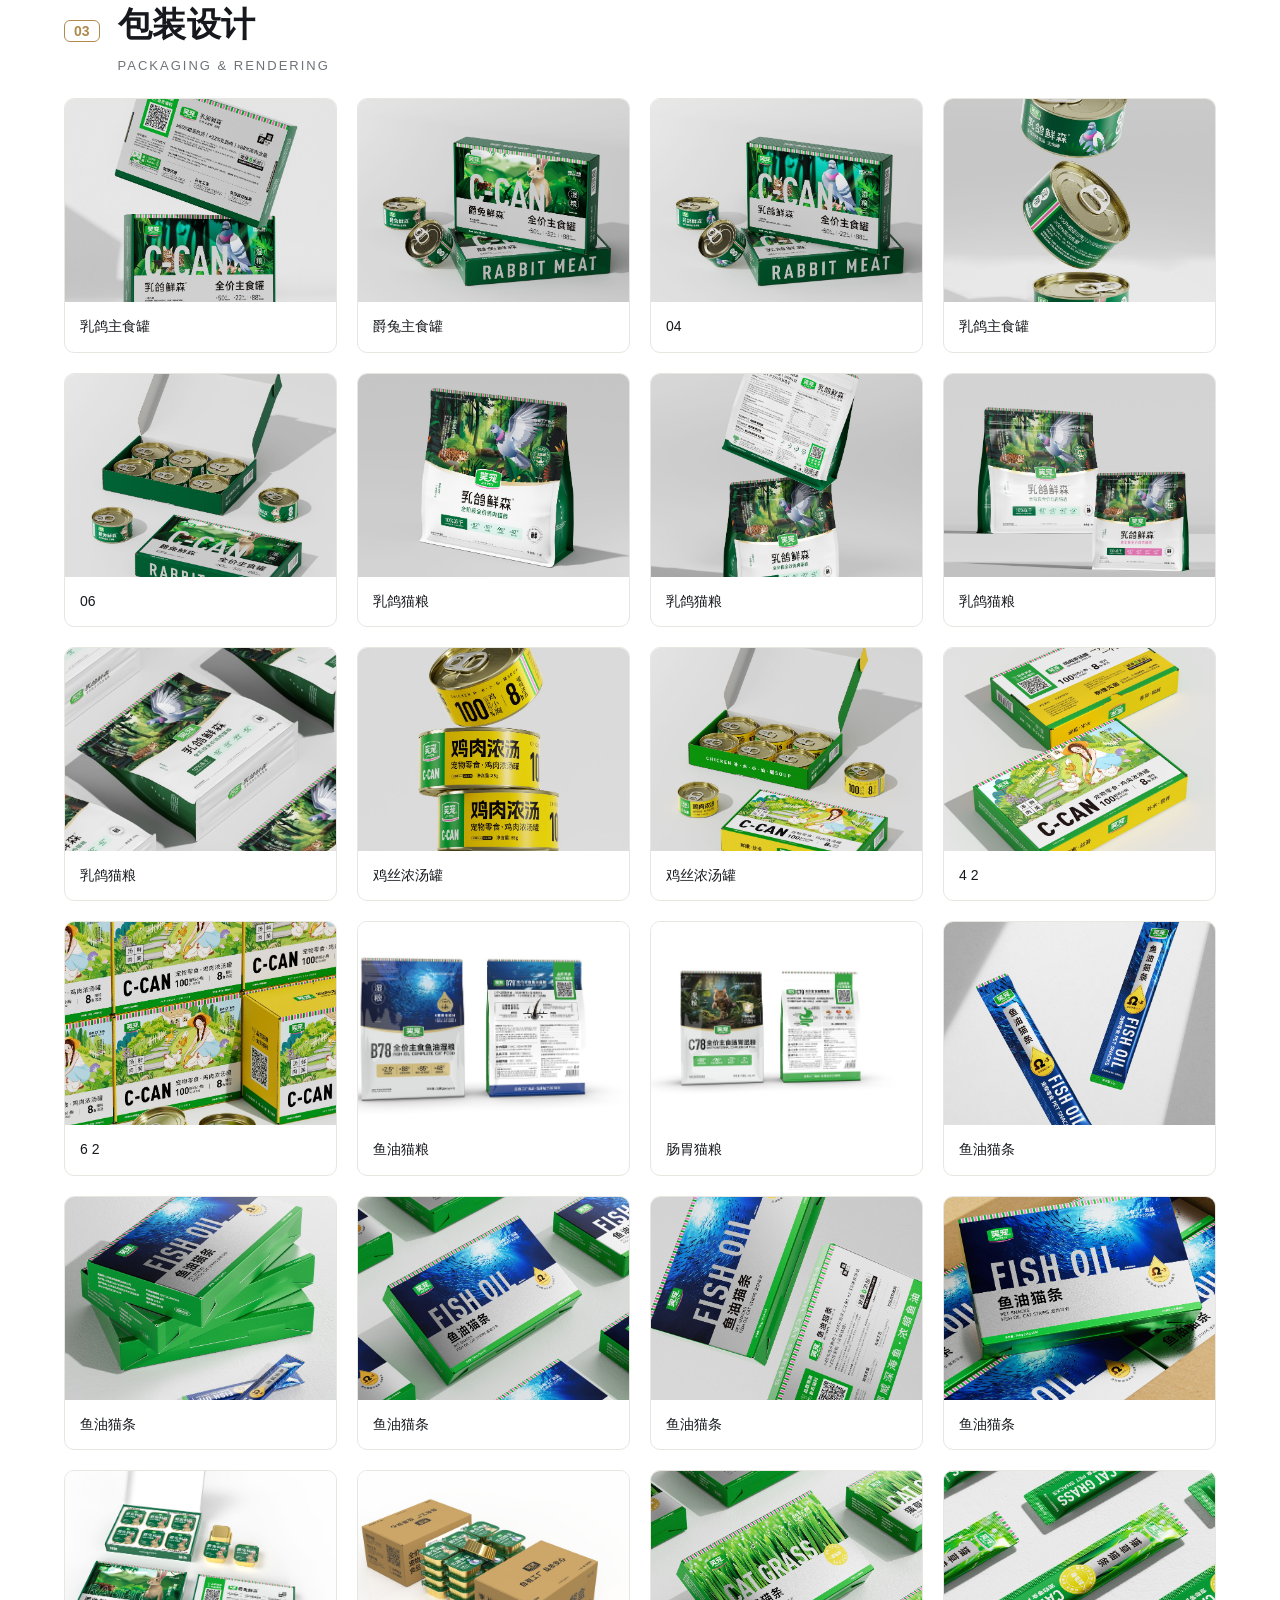
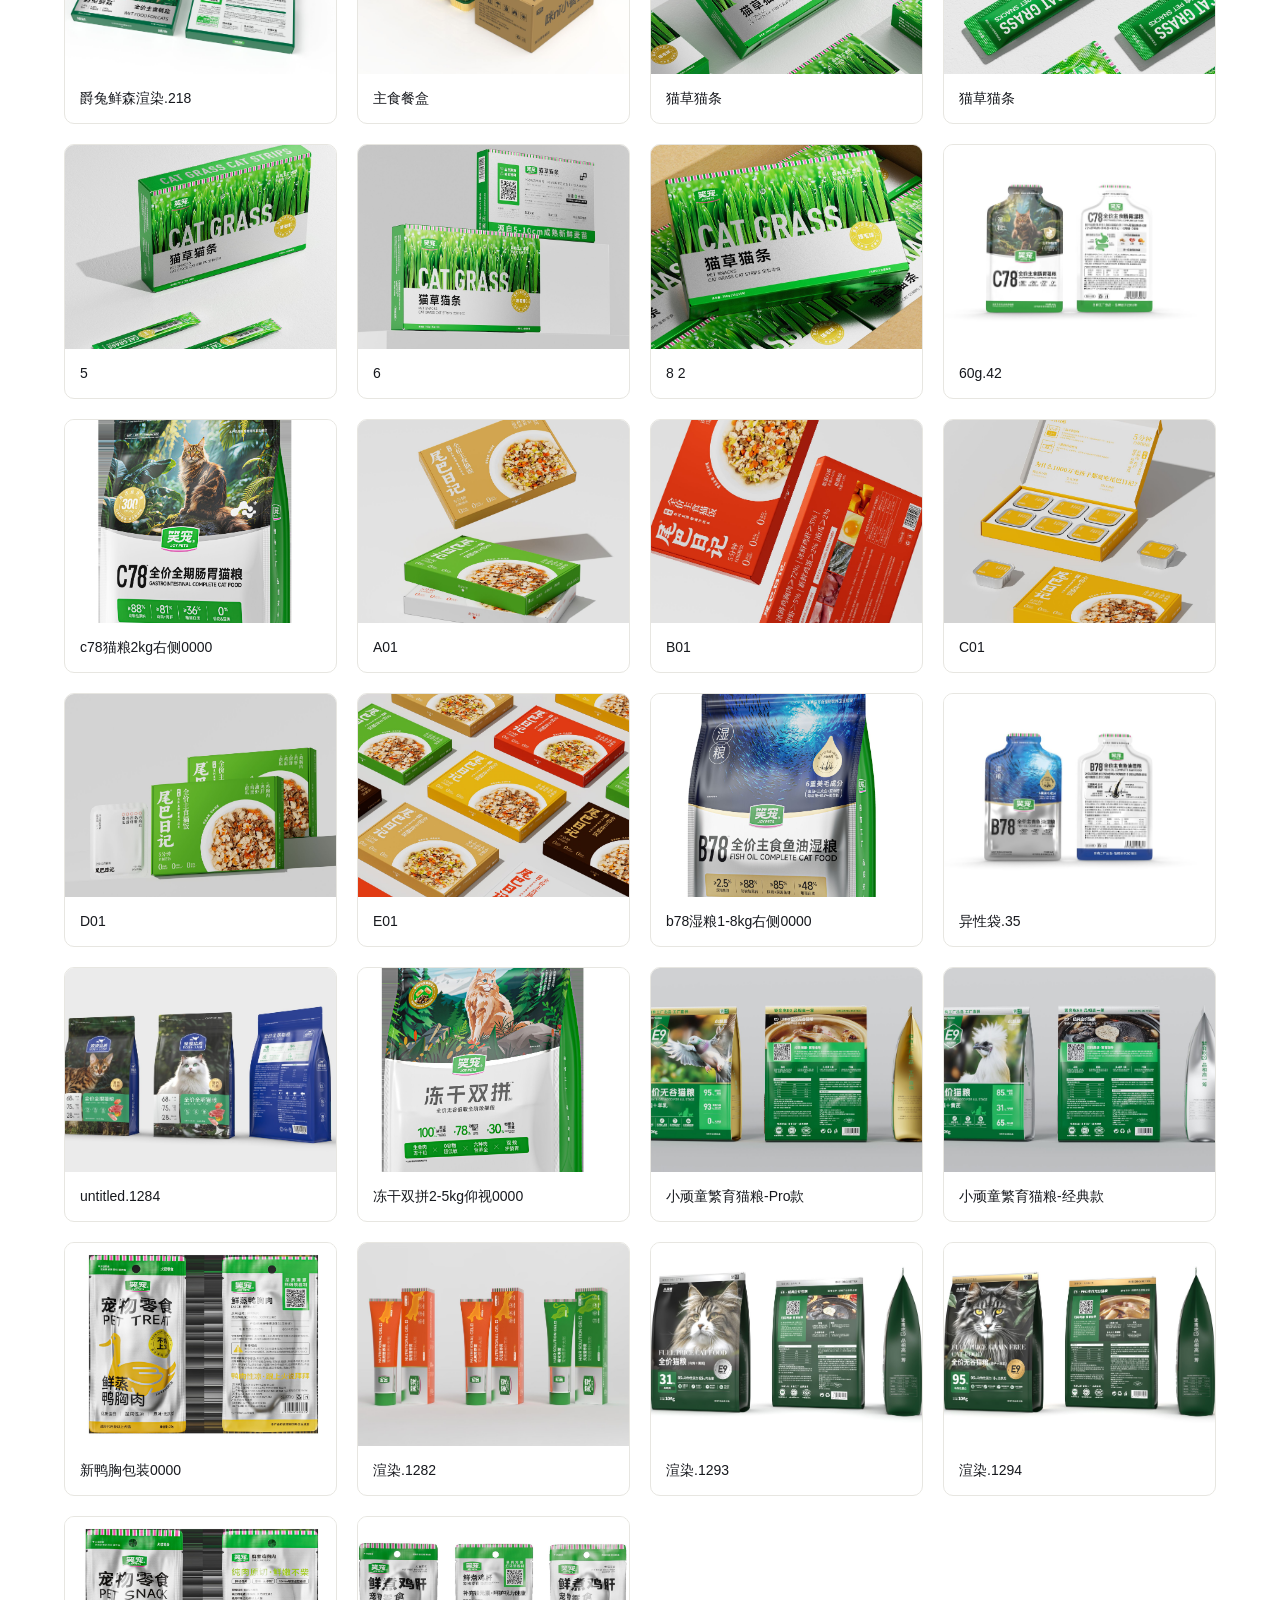
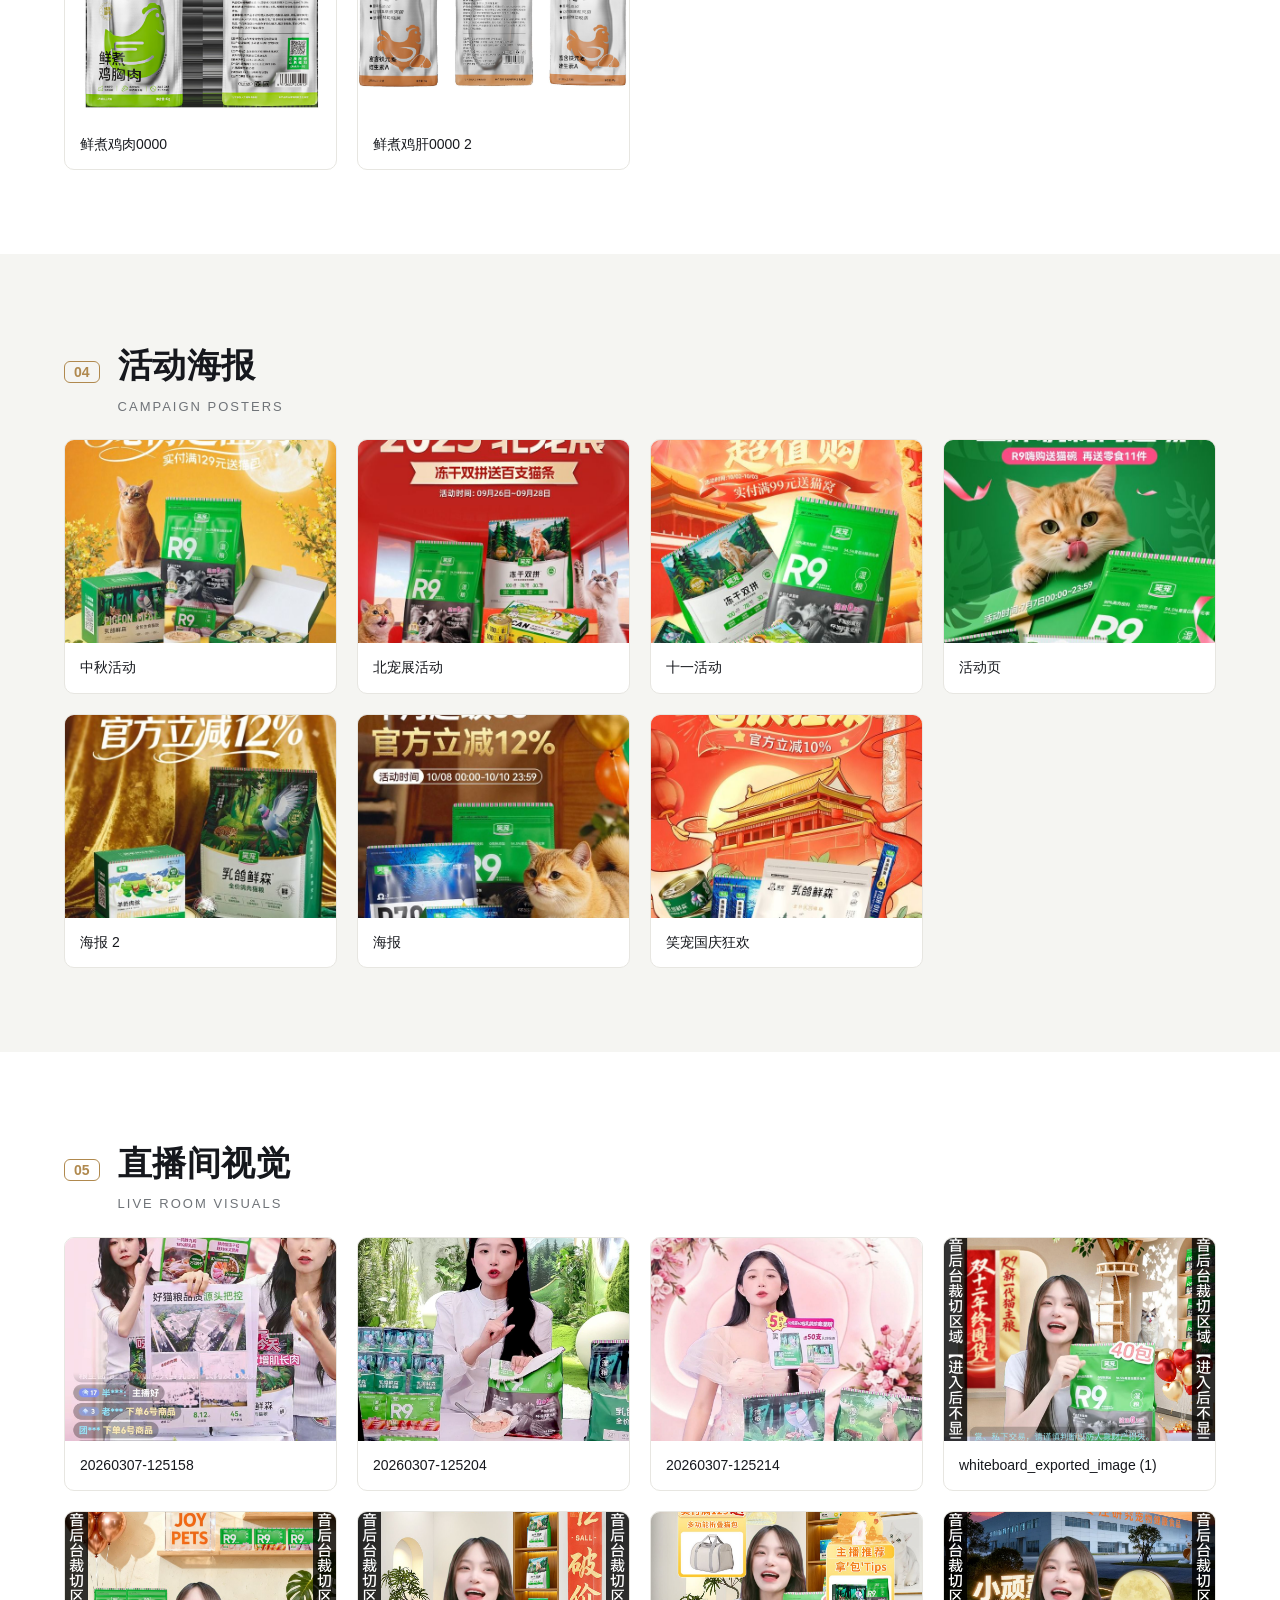
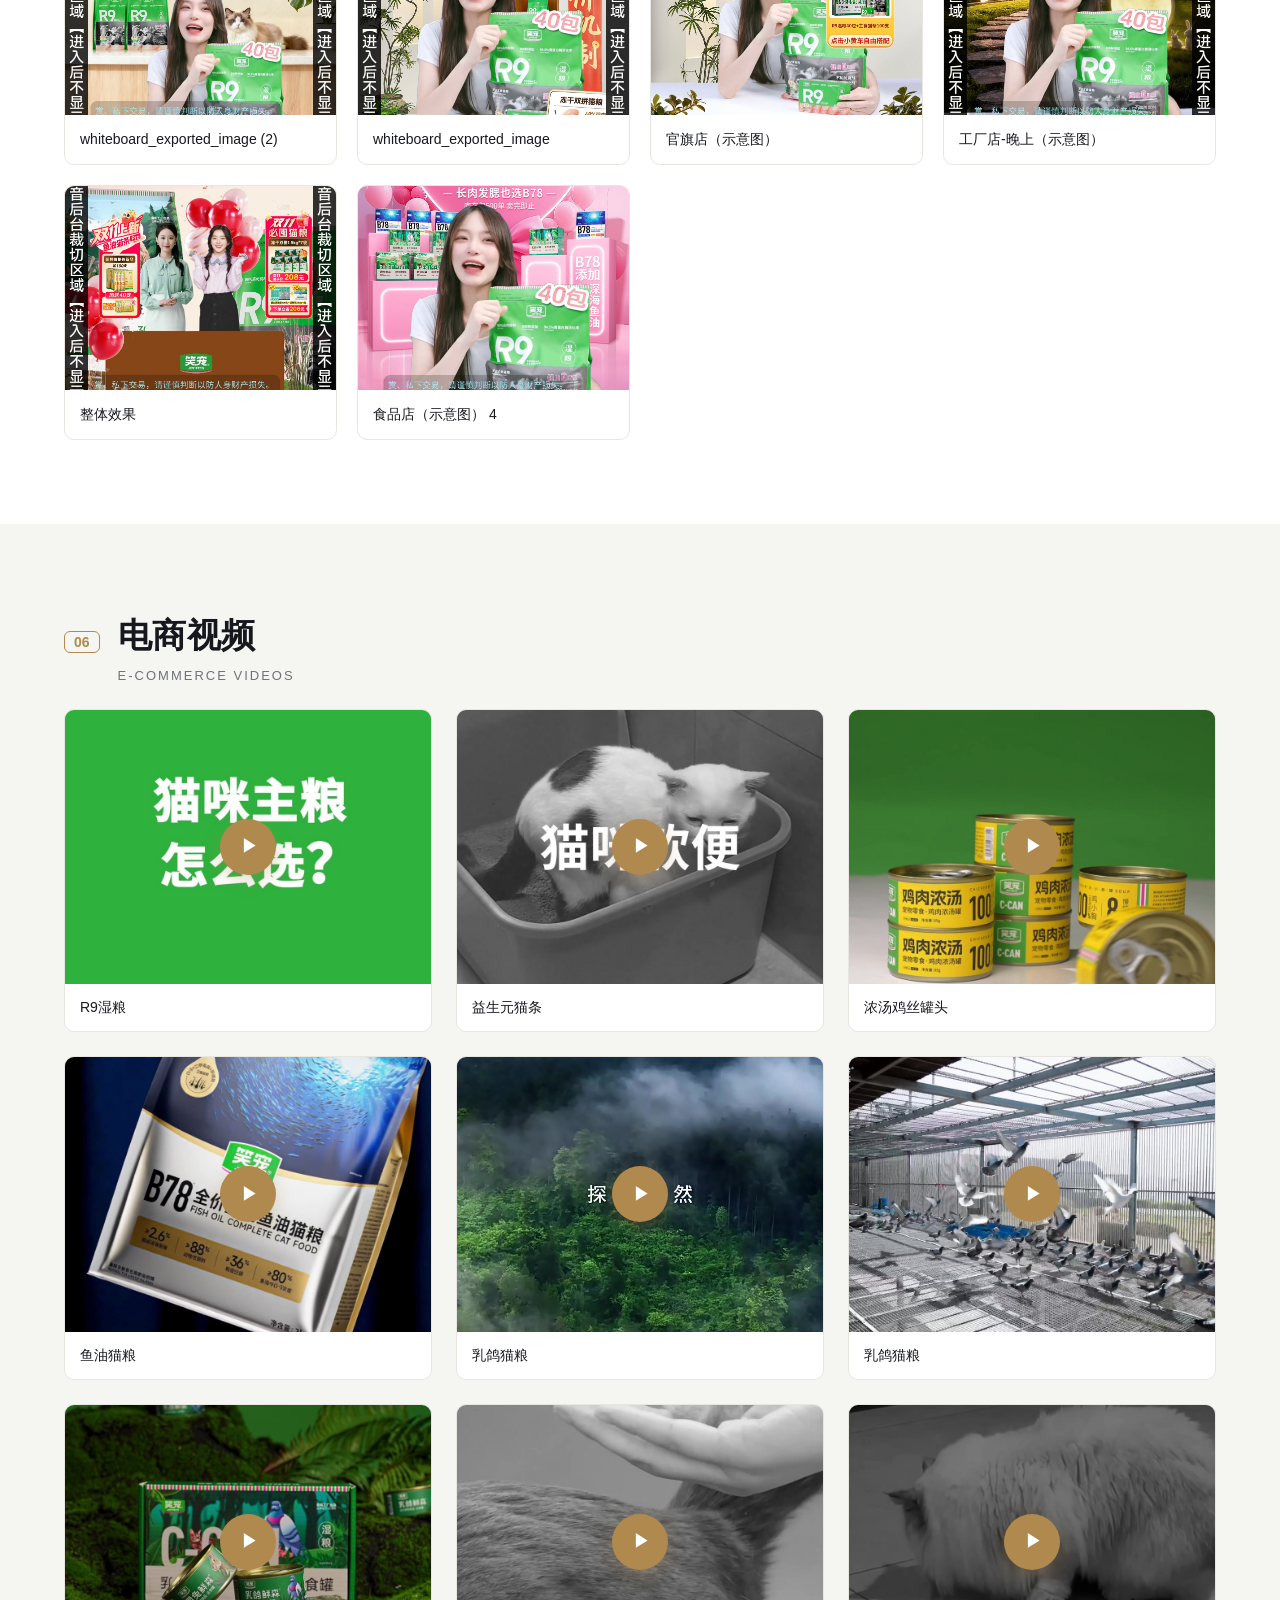
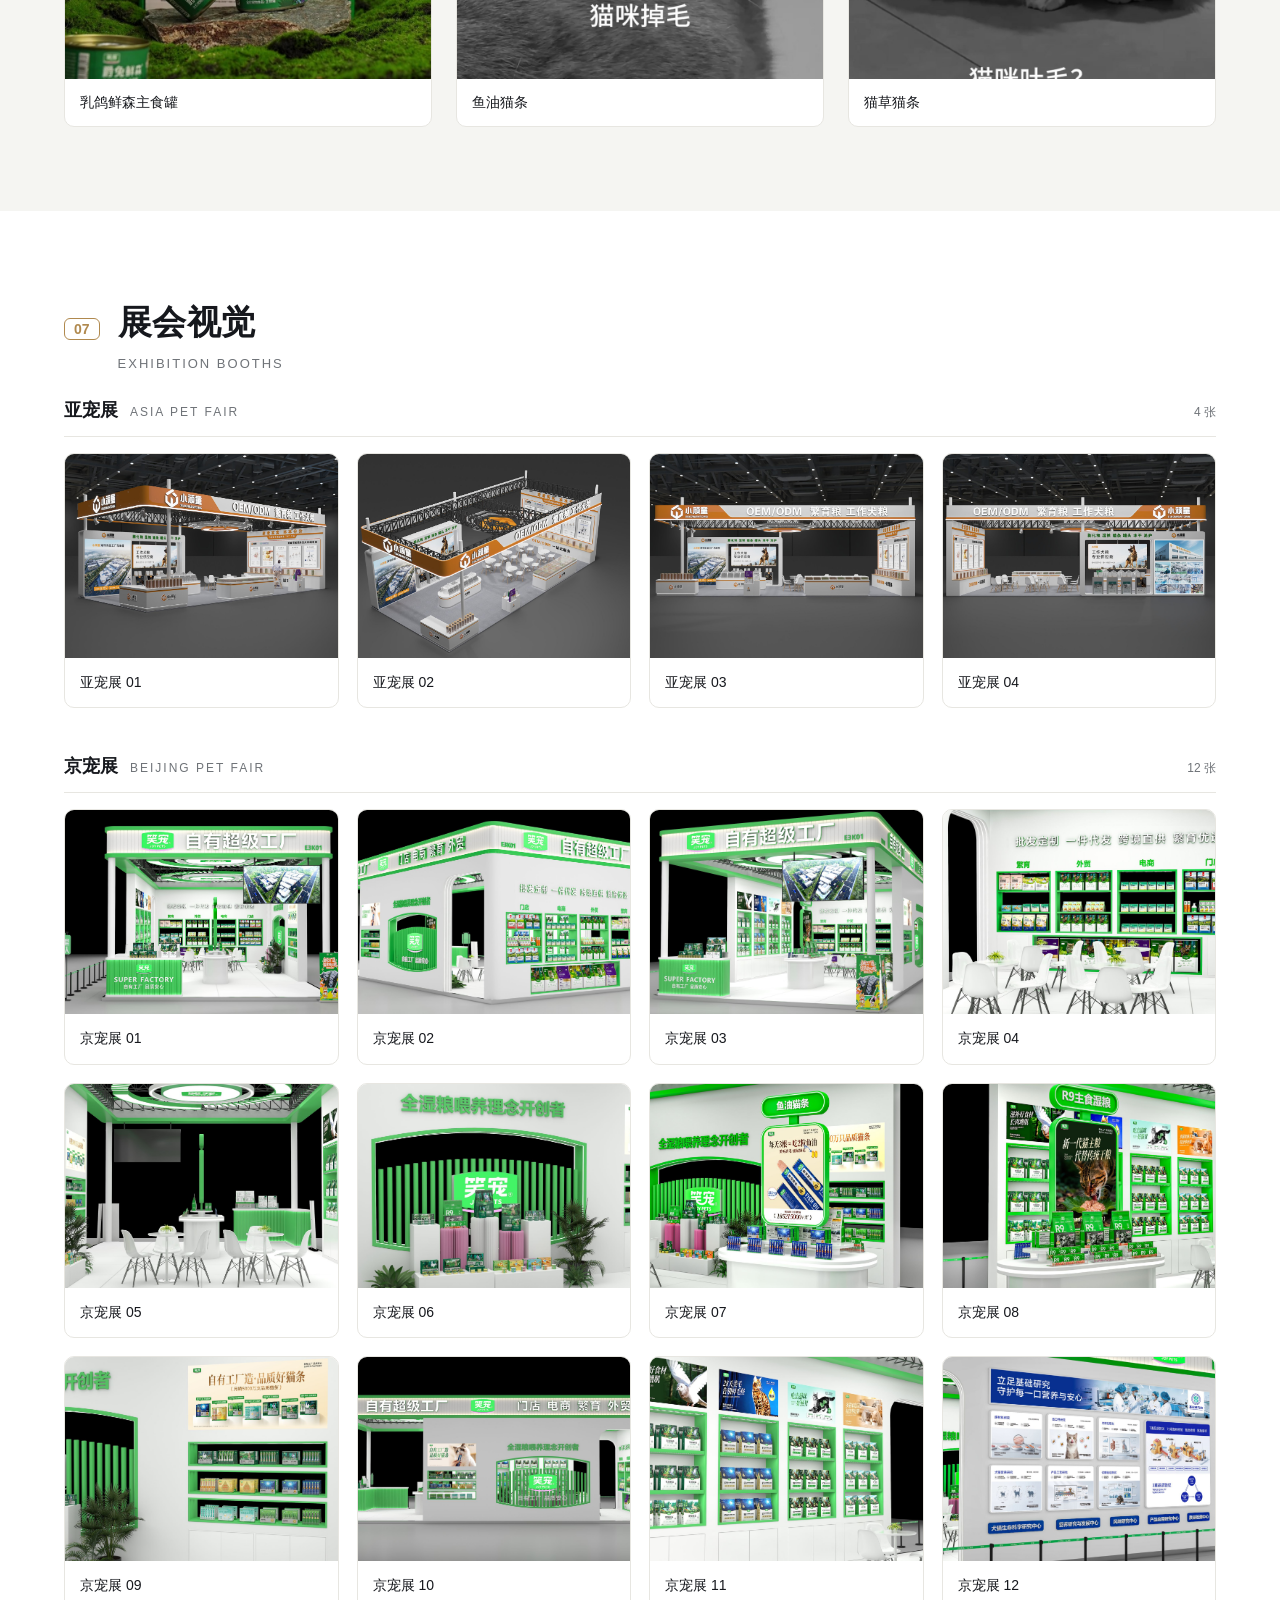
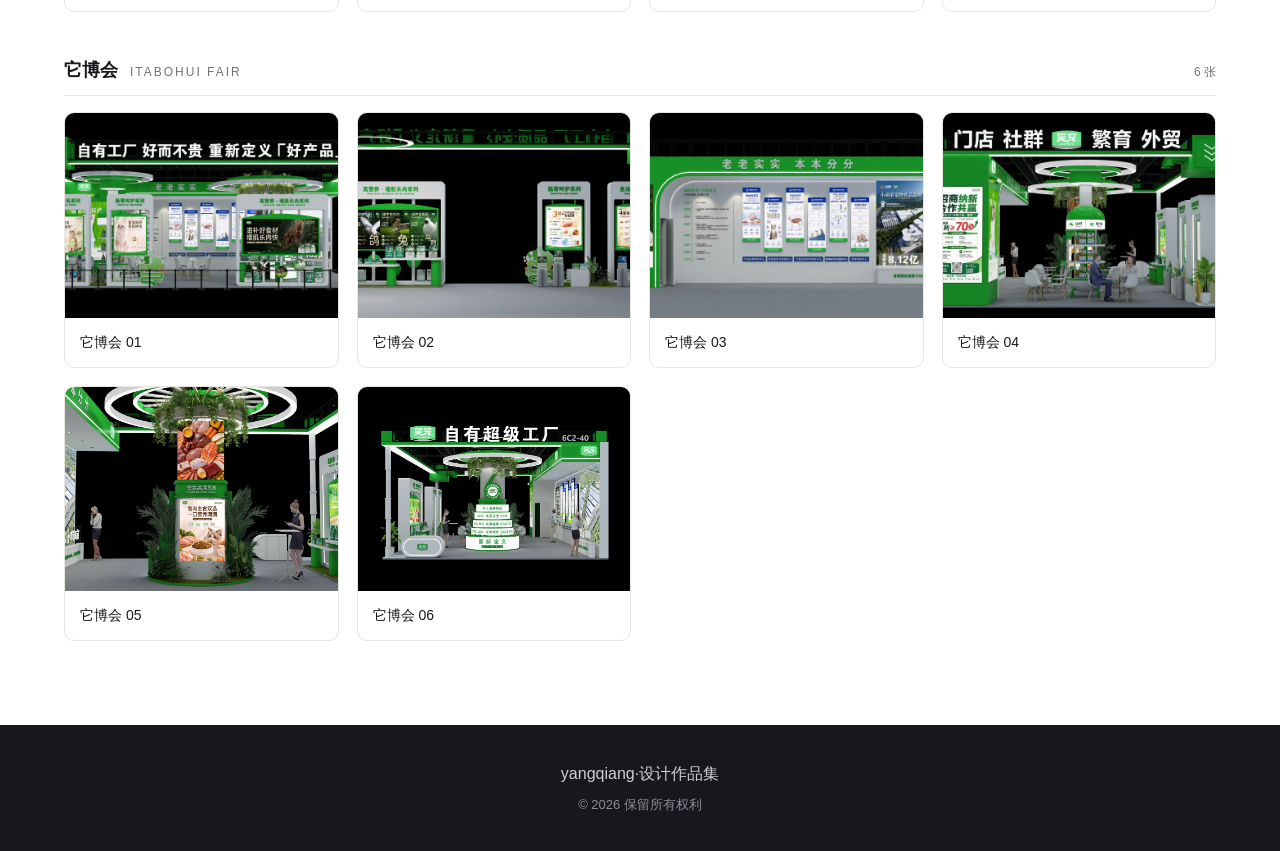
==== commit 14b80946: "修复：提示条收窄至微信QQ / PDF内置浏览器下载提示 / 汉堡菜单点击修复" ====
--- a/index.html
+++ b/index.html
@@ -24,9 +24,9 @@
   <header class="nav" id="nav">
     <div class="nav-inner container">
       <a class="brand" href="#home">作品集<span>.yang</span></a>
-      <button class="nav-toggle" id="navToggle" aria-label="展开菜单" aria-expanded="false">
-        <span></span><span></span><span></span>
-      </button>
+    <button type="button" class="nav-toggle" id="navToggle" aria-label="展开菜单" aria-expanded="false">
+      <span></span><span></span><span></span>
+    </button>
       <nav class="nav-links" id="navLinks">
         <a href="#home">首页</a>
         <a href="#brand">品牌视觉</a>
@@ -243,6 +243,10 @@
       </div>
     </div>
     <div class="pdf-stage">
+      <div class="pdf-tip" id="pdfTip" style="display:none;">
+        <p>当前浏览器可能无法直接预览 PDF。</p>
+        <p>点击下方「下载 PDF」保存到手机，再用文件管理器打开；或点「新窗口打开」。</p>
+      </div>
       <iframe id="pdfFrame" src="" title="PDF 预览"></iframe>
     </div>
   </div>
--- a/css/style.css
+++ b/css/style.css
@@ -50,9 +50,7 @@
 .nav{
   position:sticky; top:0; z-index:50;
   height:var(--nav-h);
-  background:rgba(255,255,255,.82);
-  backdrop-filter:saturate(180%) blur(12px);
-  -webkit-backdrop-filter:saturate(180%) blur(12px);
+  background:rgba(255,255,255,.95);
   border-bottom:1px solid var(--line);
 }
 .nav-inner{
@@ -83,10 +81,13 @@
 /* 移动端汉堡按钮 */
 .nav-toggle{
   display:none;
+  position:relative; z-index:55;
   flex-direction:column; justify-content:center; gap:5px;
   width:42px; height:42px; border:none; background:none; cursor:pointer;
+  -webkit-tap-highlight-color:transparent; touch-action:manipulation;
 }
 .nav-toggle span{
+  pointer-events:none;
   display:block; width:22px; height:2px; background:var(--ink);
   transition:transform .3s var(--ease), opacity .3s var(--ease);
 }
@@ -630,6 +631,13 @@
 .pdf-close:hover{ background:rgba(255,255,255,.16); }
 .pdf-stage{ flex:1; min-height:0; padding:16px; }
 .pdf-stage iframe{ width:100%; height:100%; border:0; border-radius:6px; background:#fff; }
+.pdf-tip{
+  position:absolute; inset:16px; display:flex; flex-direction:column;
+  align-items:center; justify-content:center; text-align:center;
+  color:rgba(255,255,255,.82); font-size:14px; line-height:1.7; gap:6px;
+  background:rgba(255,255,255,.04); border:1px dashed rgba(255,255,255,.2); border-radius:8px;
+}
+.pdf-tip p{ margin:0; }
 
 /* ===================== 管理模式（仅 token 验证后显示） ===================== */
 .admin-bar{
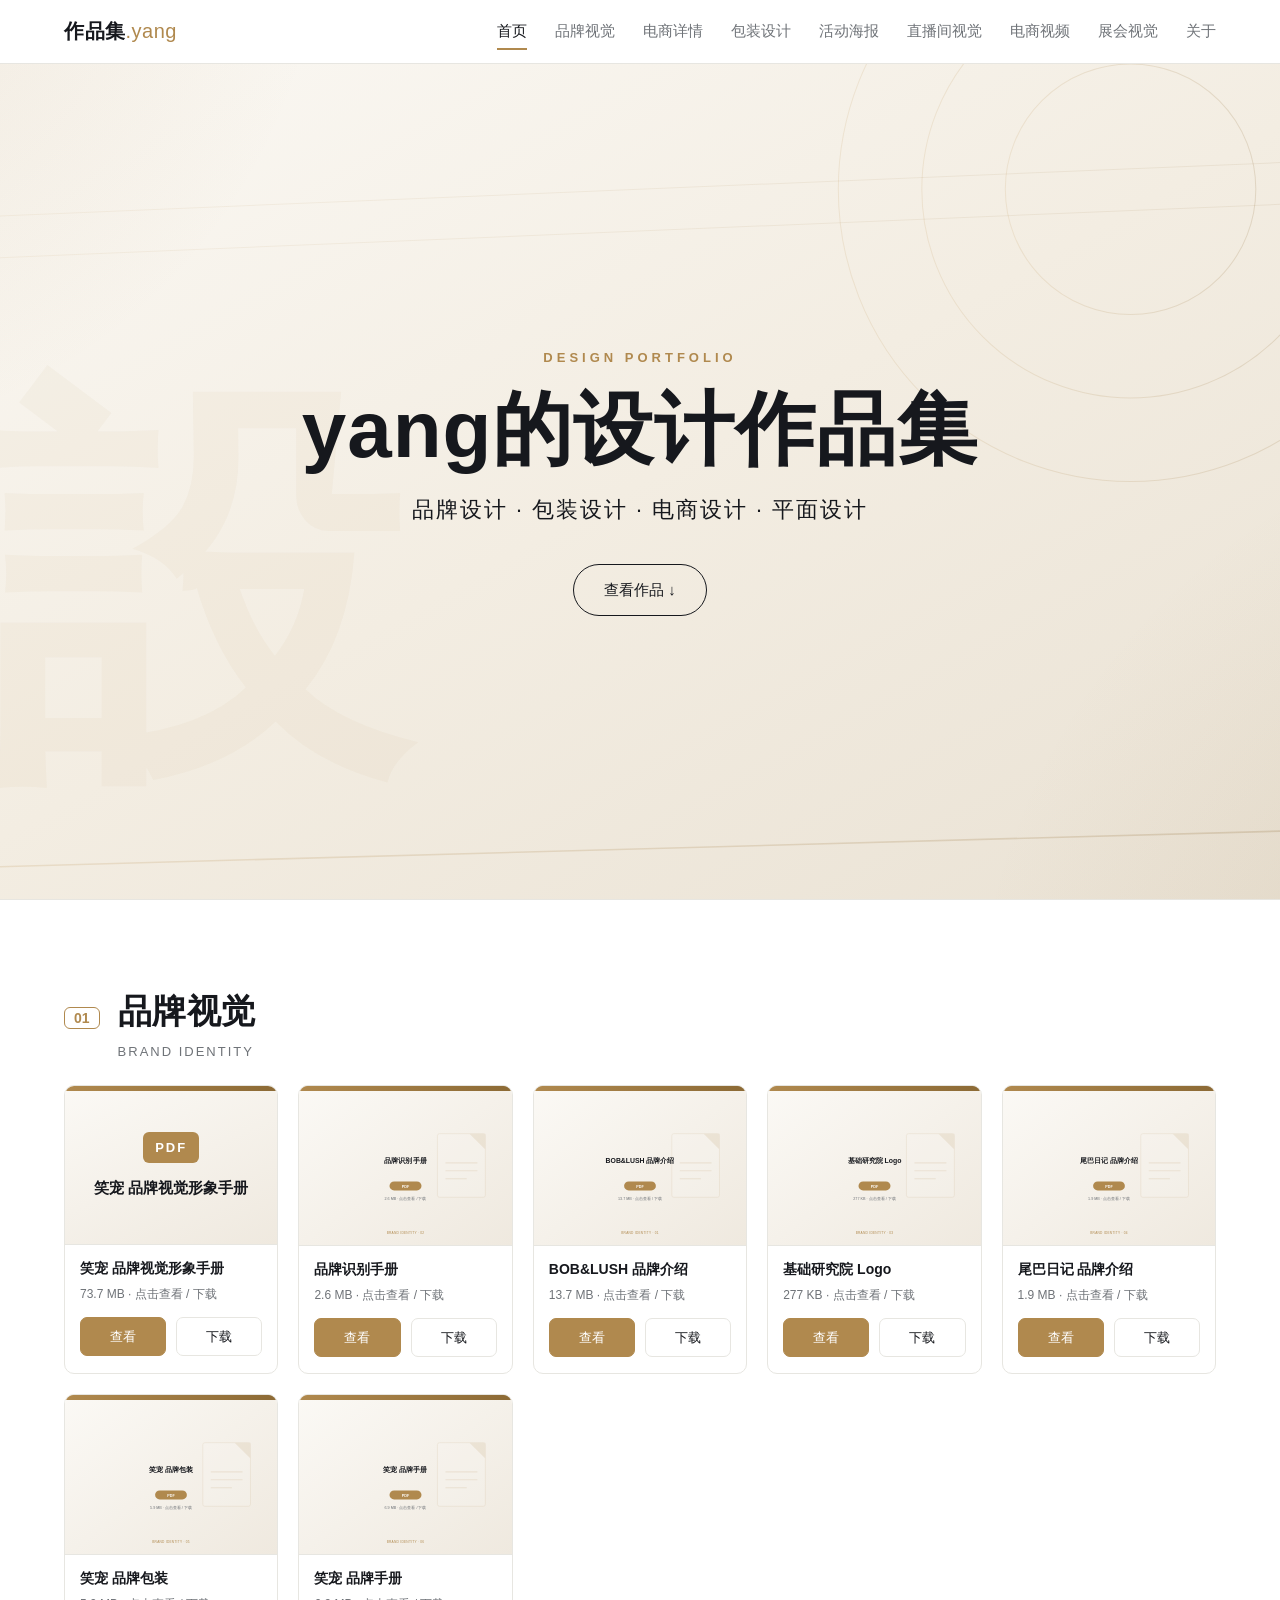
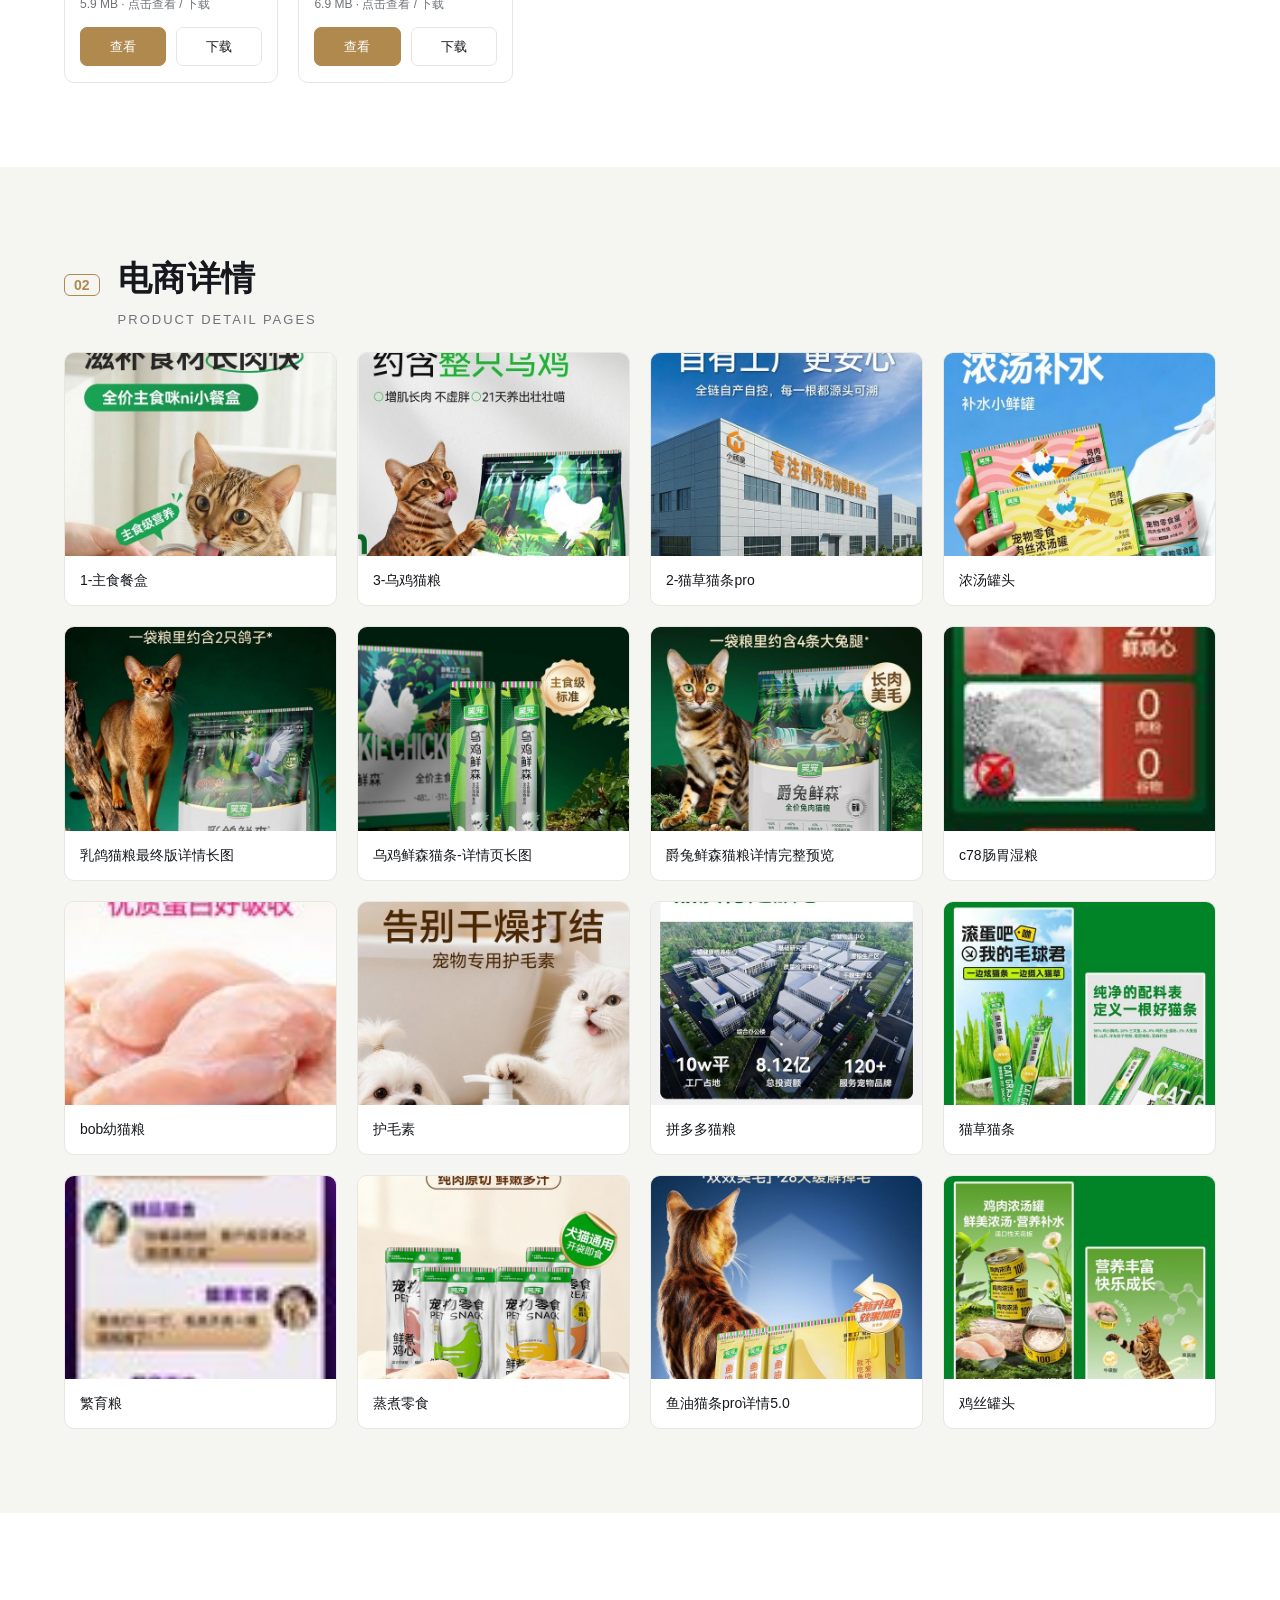
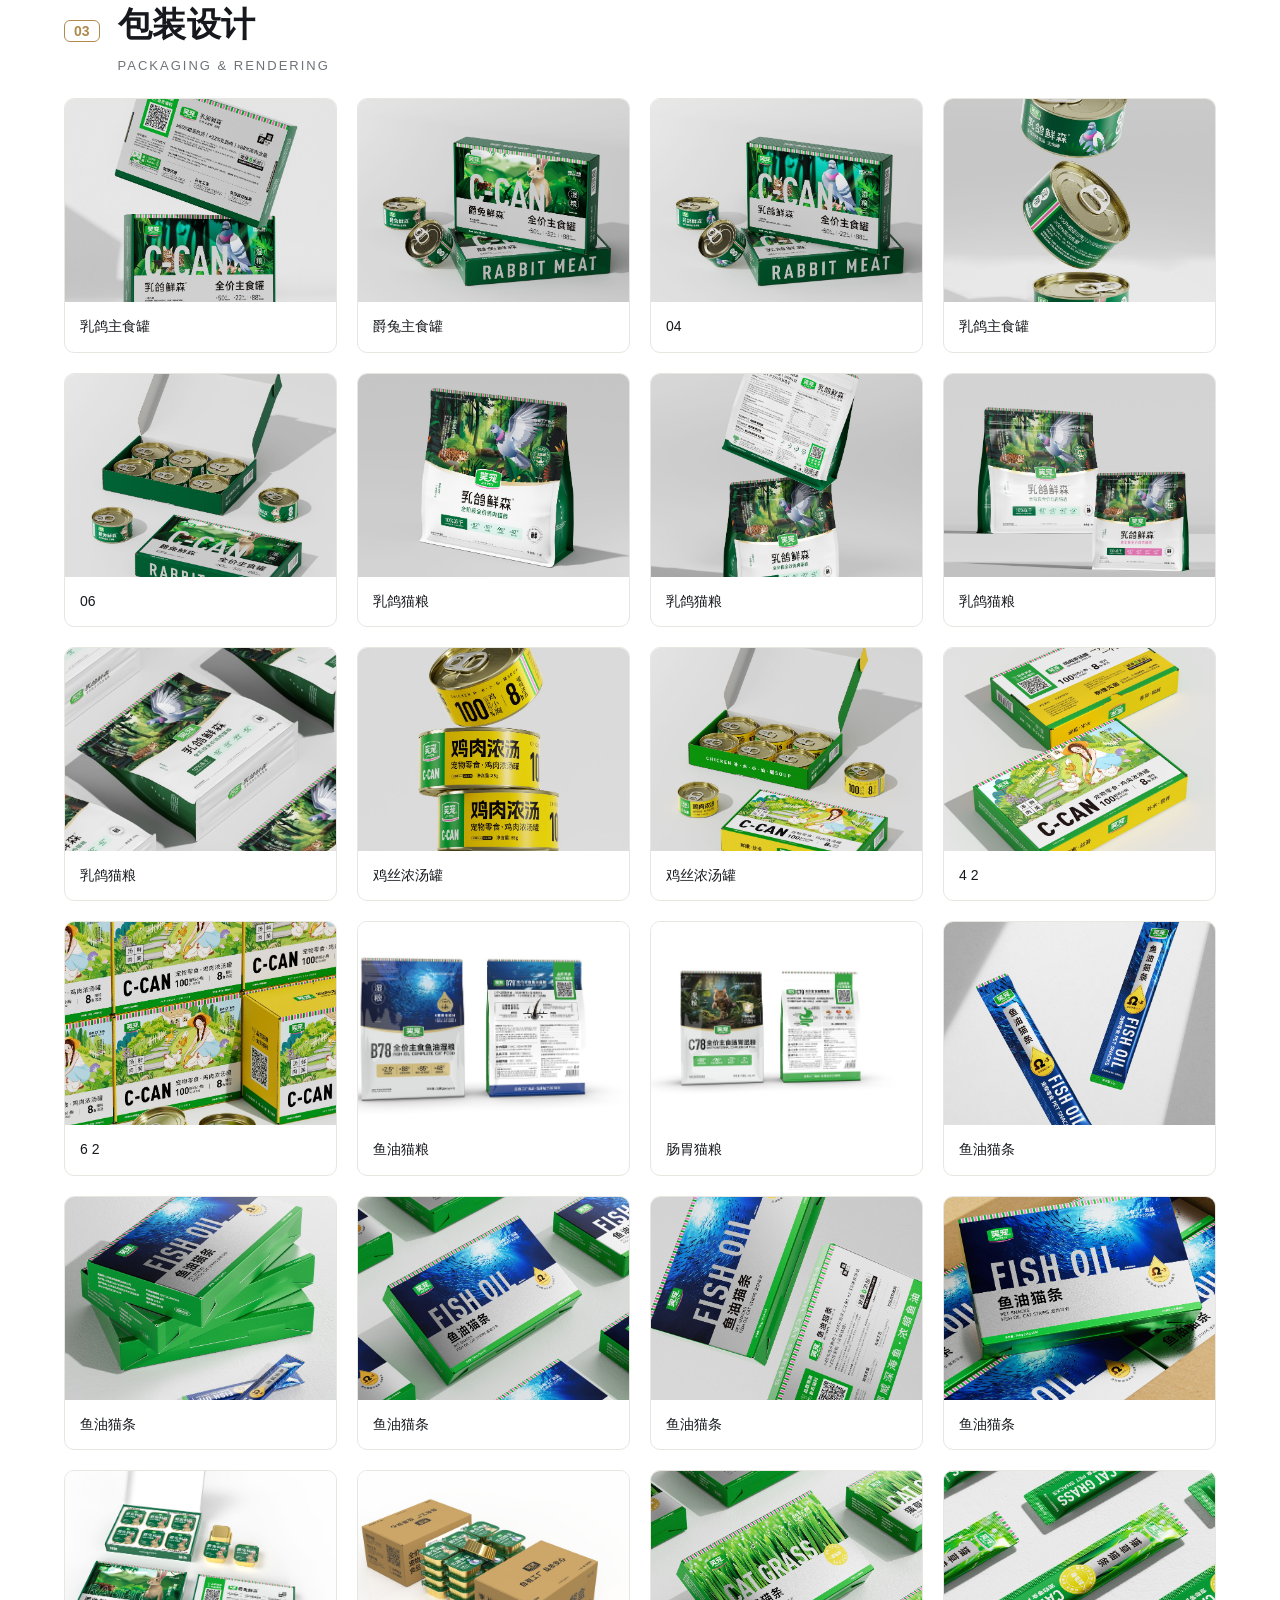
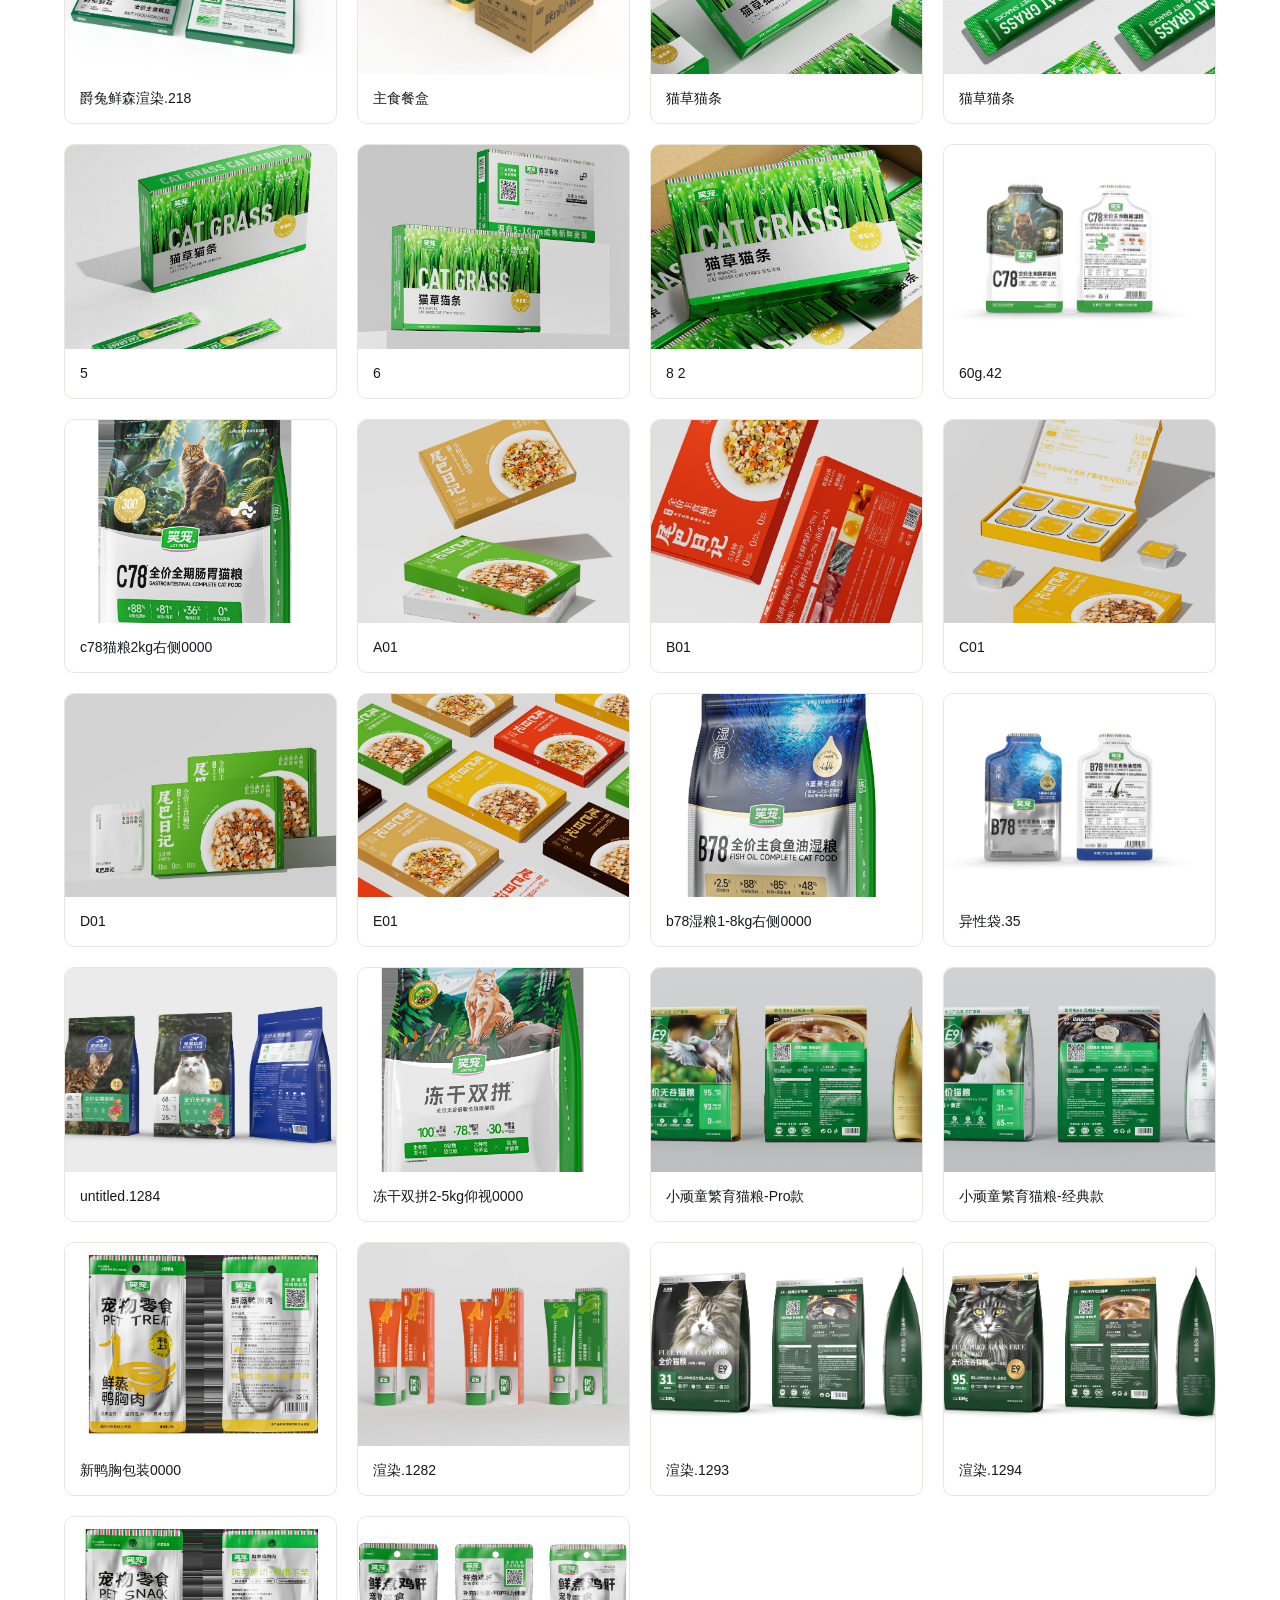
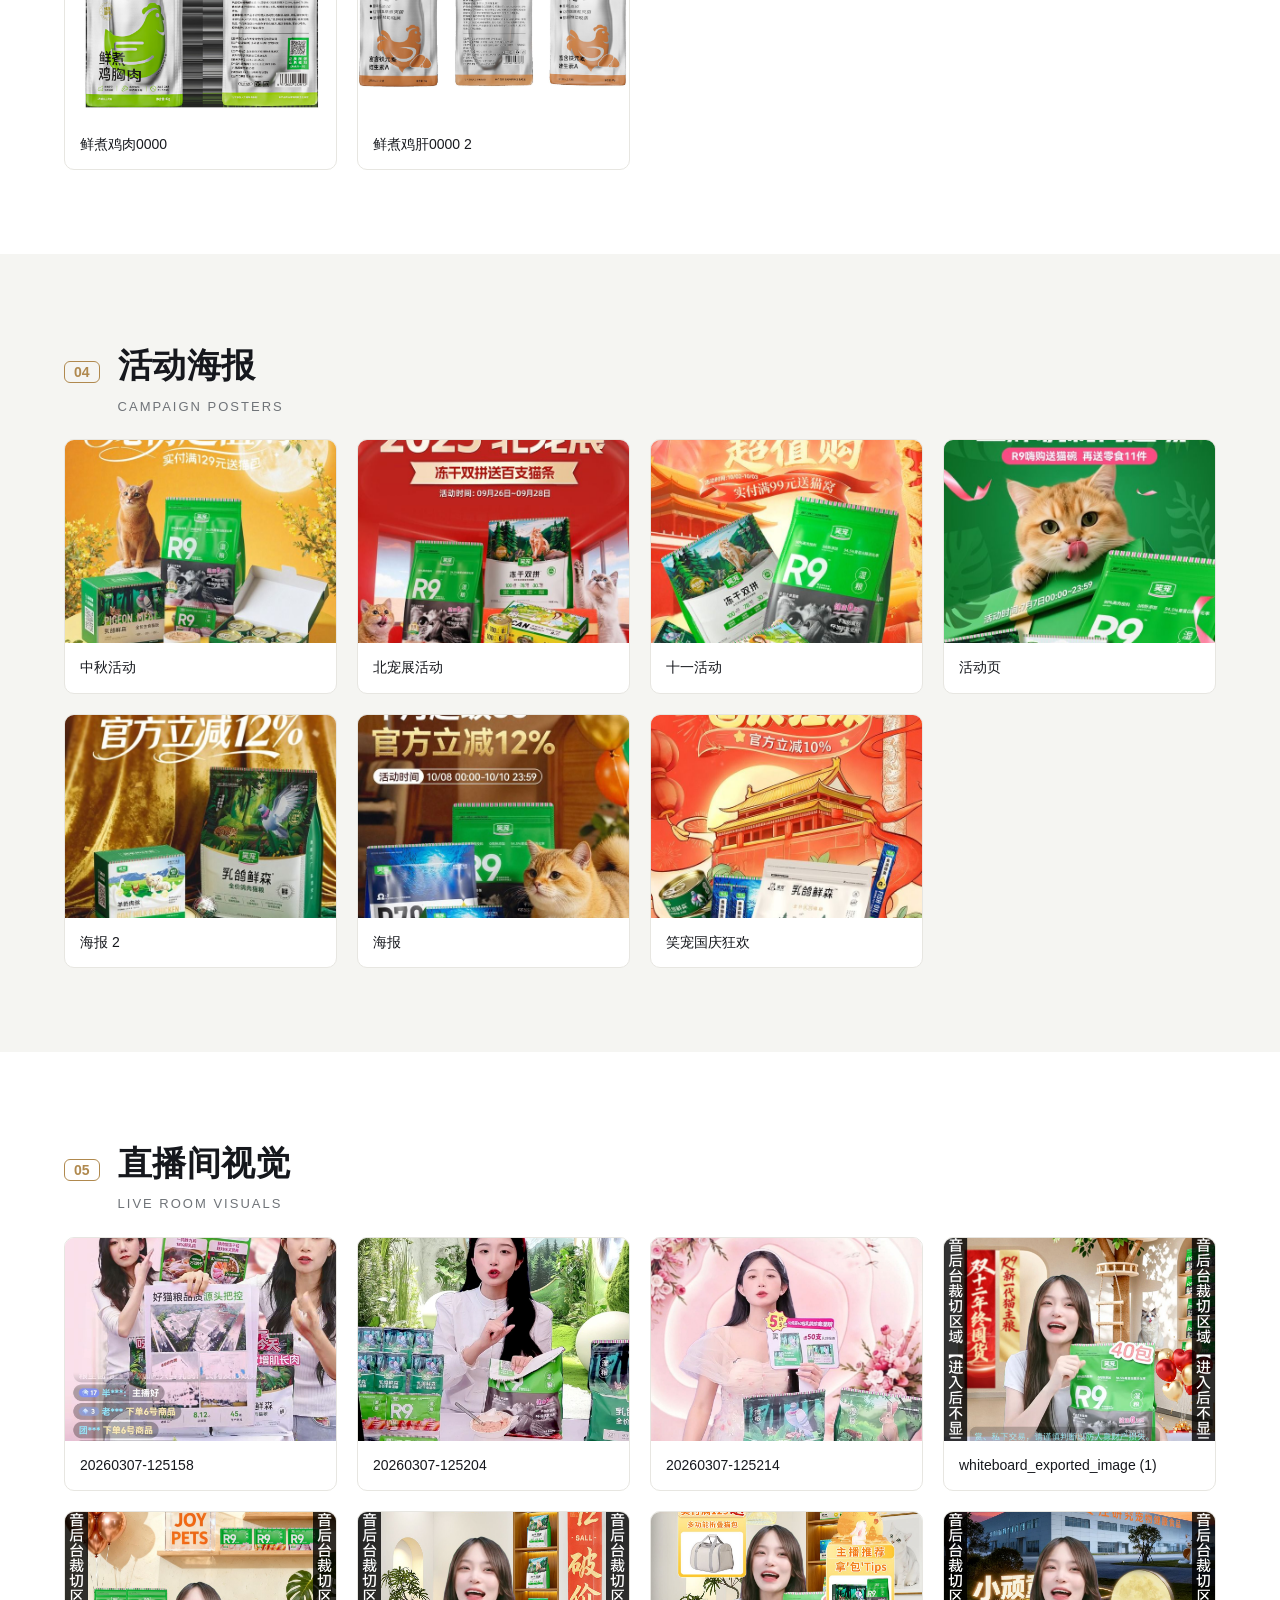
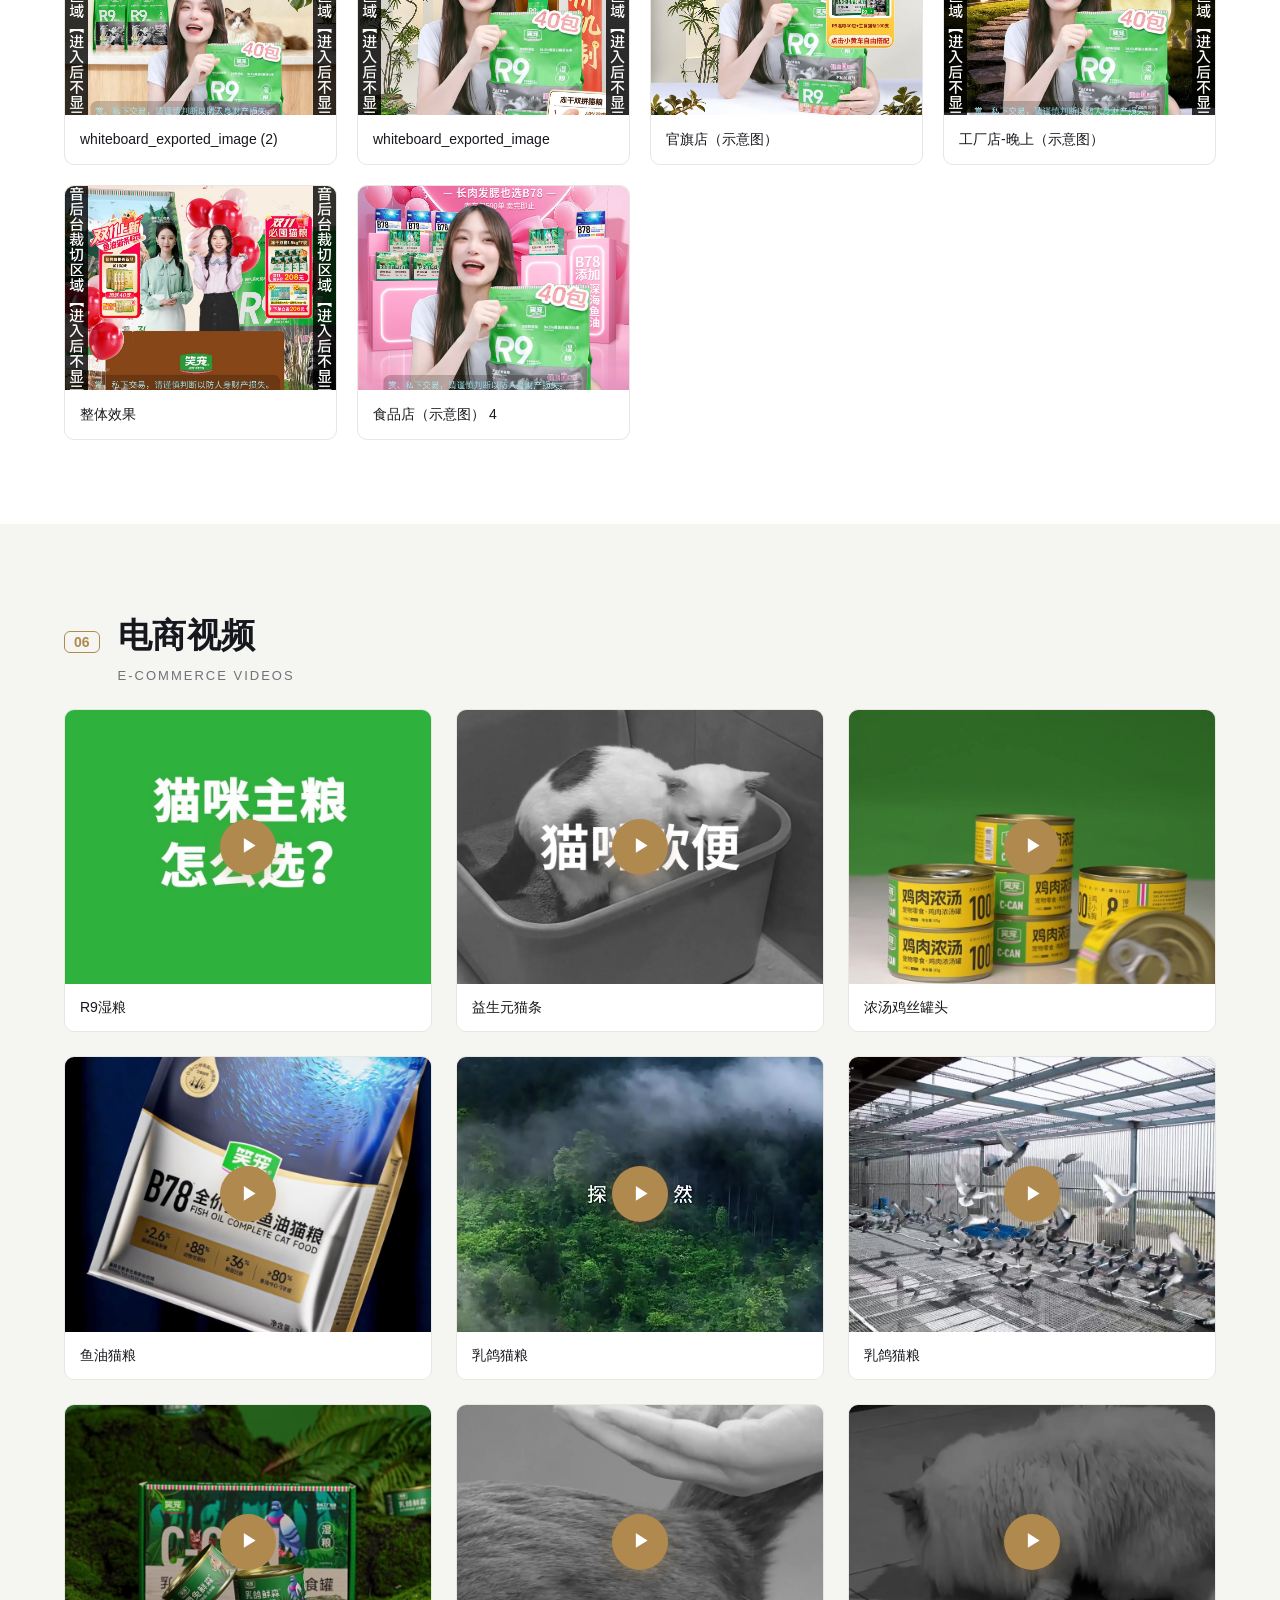
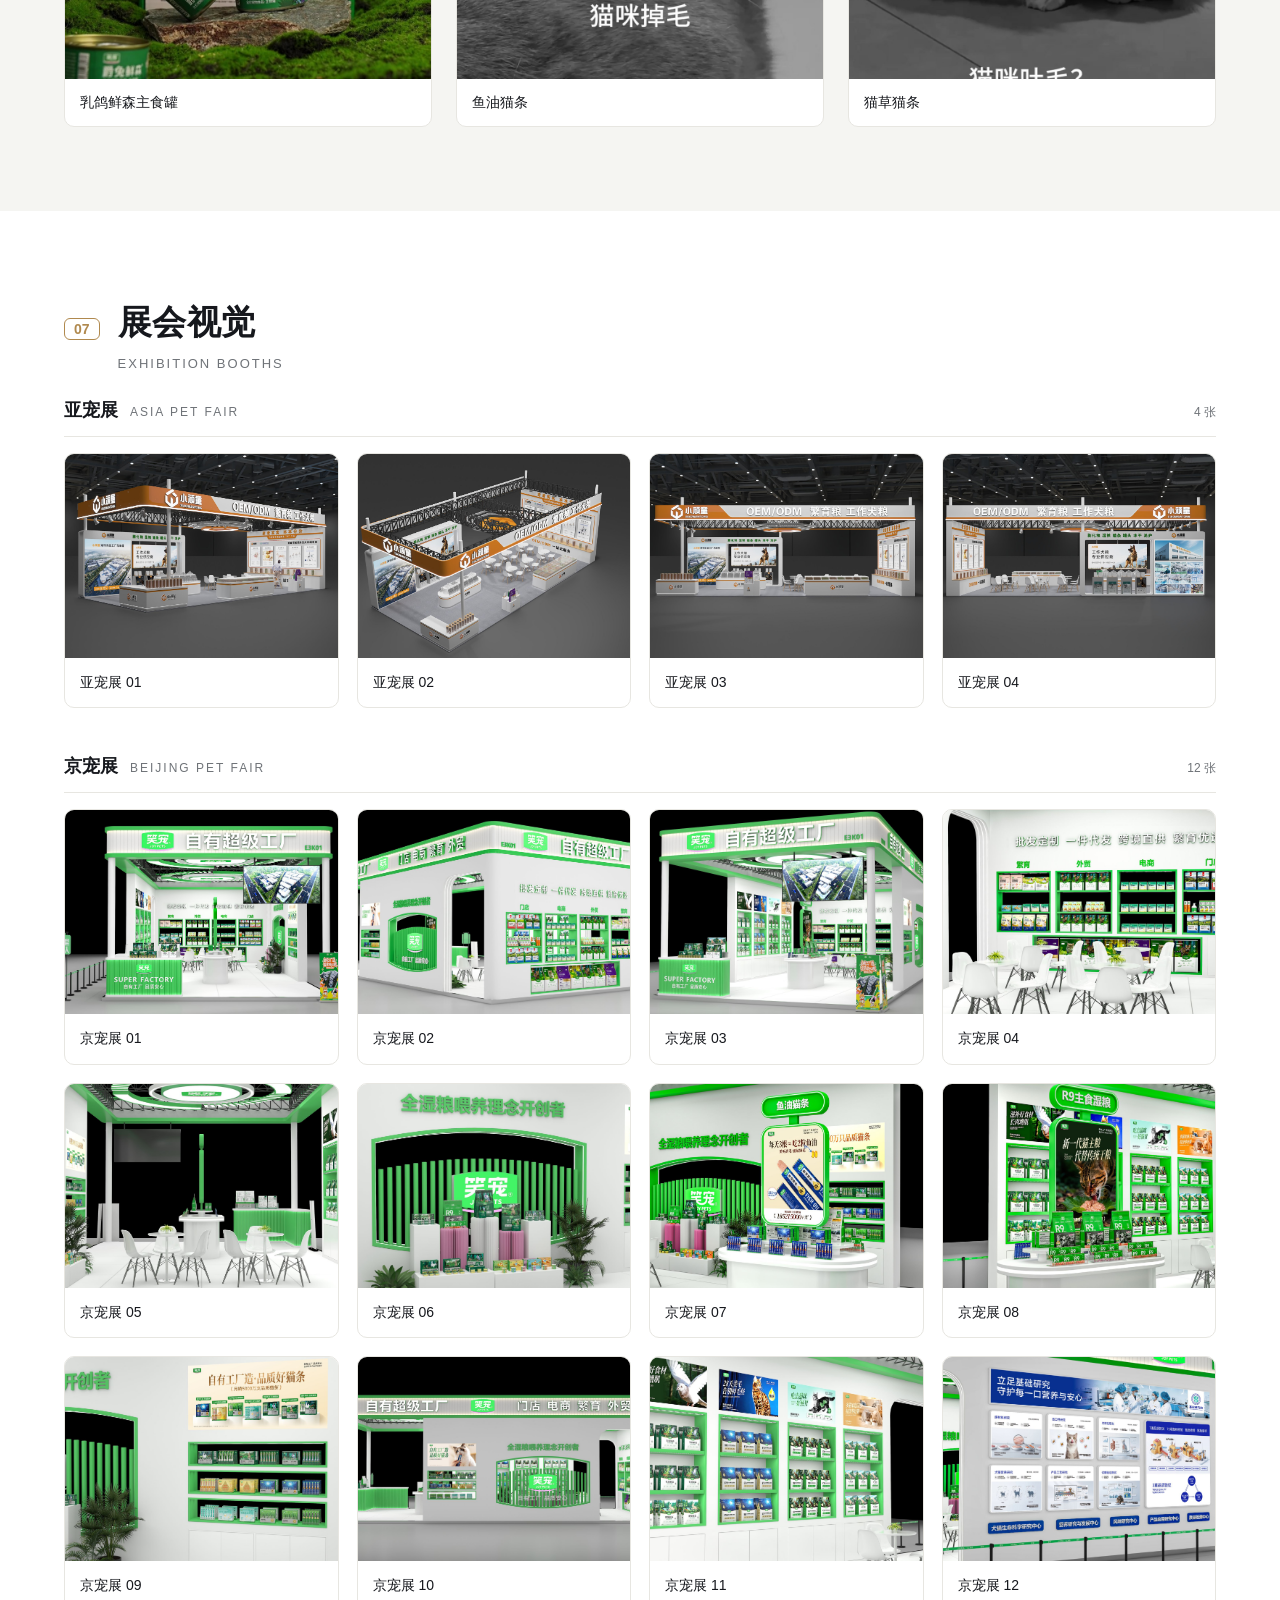
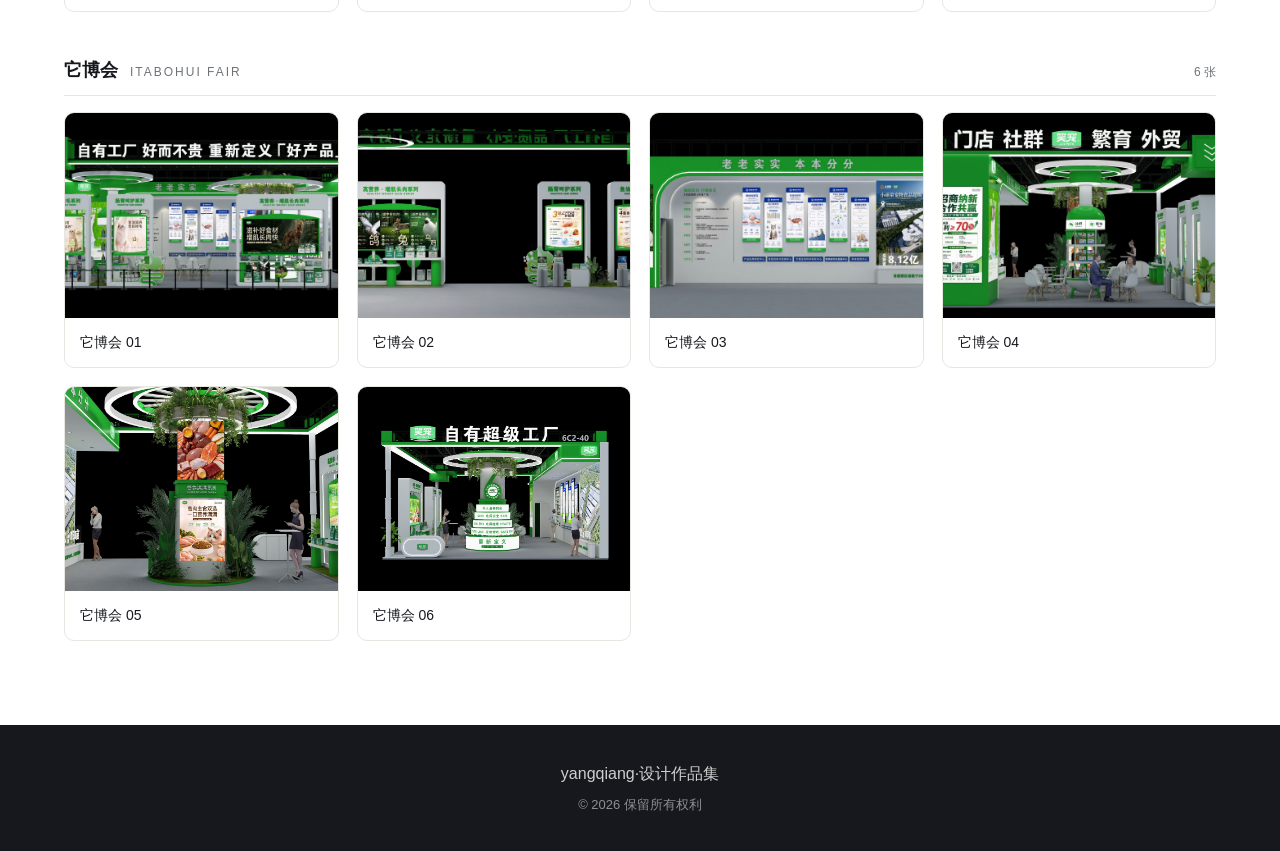
==== commit 0c0add09: "修复：百度APP内PDF弹窗关闭与汉堡菜单点击 / 增加PDF复制链接" ====
--- a/index.html
+++ b/index.html
@@ -238,18 +238,19 @@
       <div class="pdf-actions">
         <a class="pdf-btn" id="pdfDownload" download>下载 PDF</a>
         <a class="pdf-btn pdf-btn-ghost" id="pdfOpen" target="_blank" rel="noopener">新窗口打开</a>
-        <a class="pdf-btn pdf-btn-ghost" id="pdfViewer" target="_blank" rel="noopener">在线预览</a>
-        <button class="pdf-close" id="pdfClose" aria-label="关闭">×</button>
+        <button type="button" class="pdf-btn pdf-btn-ghost" id="pdfCopyBtn" style="display:none;">复制链接</button>
+        <button type="button" class="pdf-close" id="pdfClose" aria-label="关闭">×</button>
       </div>
     </div>
     <div class="pdf-stage">
       <div class="pdf-tip" id="pdfTip" style="display:none;">
         <p>当前浏览器可能无法直接预览 PDF。</p>
-        <p>点击下方「下载 PDF」保存到手机，再用文件管理器打开；或点「新窗口打开」。</p>
+        <p>点击下方「下载 PDF」保存到手机，再用文件管理器打开；或点「新窗口打开」/「复制链接」到系统浏览器查看。</p>
       </div>
       <iframe id="pdfFrame" src="" title="PDF 预览"></iframe>
     </div>
   </div>
+  <div class="pdf-copy-toast" id="pdfCopyToast"></div>
 
   <div class="admin-badge" id="adminBadge" style="display:none">
     管理模式已开启 · <a href="admin.html">后台管理</a> · <button type="button" id="adminLogout">退出</button>
--- a/css/style.css
+++ b/css/style.css
@@ -83,7 +83,7 @@
   display:none;
   position:relative; z-index:55;
   flex-direction:column; justify-content:center; gap:5px;
-  width:42px; height:42px; border:none; background:none; cursor:pointer;
+  width:46px; height:46px; border:none; background:none; cursor:pointer;
   -webkit-tap-highlight-color:transparent; touch-action:manipulation;
 }
 .nav-toggle span{
@@ -624,10 +624,14 @@
 .pdf-btn-ghost{ background:transparent; color:#fff; border-color:rgba(255,255,255,.35); }
 .pdf-btn-ghost:hover{ background:rgba(255,255,255,.12); }
 .pdf-close{
-  width:40px; height:40px; border-radius:50%; border:1px solid rgba(255,255,255,.3);
+  -webkit-appearance:none; appearance:none;
+  width:44px; height:44px; border-radius:50%; border:1px solid rgba(255,255,255,.3);
   background:rgba(255,255,255,.06); color:#fff; font-size:24px; line-height:1; cursor:pointer;
   transition:background .2s var(--ease);
-}
+  touch-action:manipulation; -webkit-tap-highlight-color:transparent;
+  display:inline-flex; align-items:center; justify-content:center;
+}
+.pdf-close:active{ background:rgba(255,255,255,.22); }
 .pdf-close:hover{ background:rgba(255,255,255,.16); }
 .pdf-stage{ flex:1; min-height:0; padding:16px; }
 .pdf-stage iframe{ width:100%; height:100%; border:0; border-radius:6px; background:#fff; }
@@ -638,6 +642,13 @@
   background:rgba(255,255,255,.04); border:1px dashed rgba(255,255,255,.2); border-radius:8px;
 }
 .pdf-tip p{ margin:0; }
+.pdf-copy-toast{
+  position:fixed; left:50%; bottom:120px; transform:translateX(-50%);
+  background:rgba(22,24,29,.9); color:#fff; font-size:14px;
+  padding:10px 18px; border-radius:8px; z-index:2002;
+  opacity:0; pointer-events:none; transition:opacity .25s var(--ease);
+}
+.pdf-copy-toast.show{ opacity:1; }
 
 /* ===================== 管理模式（仅 token 验证后显示） ===================== */
 .admin-bar{
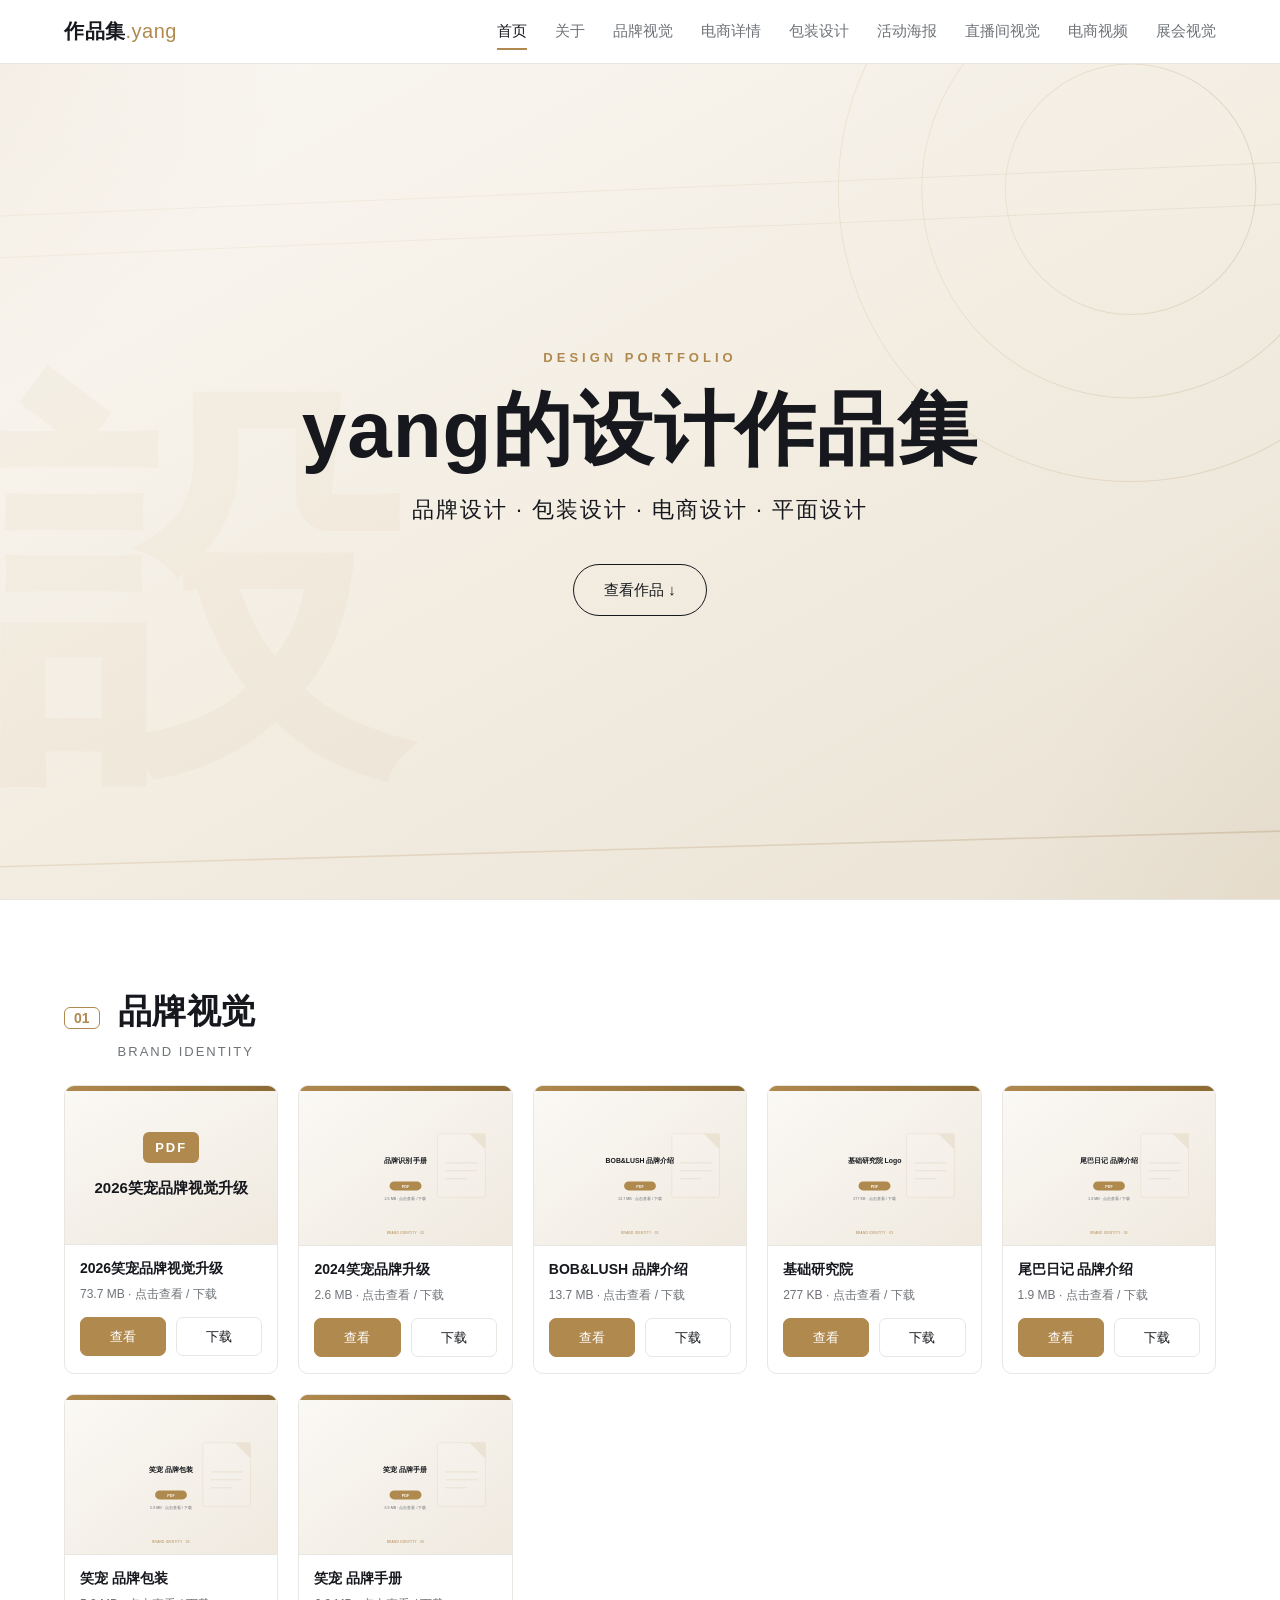
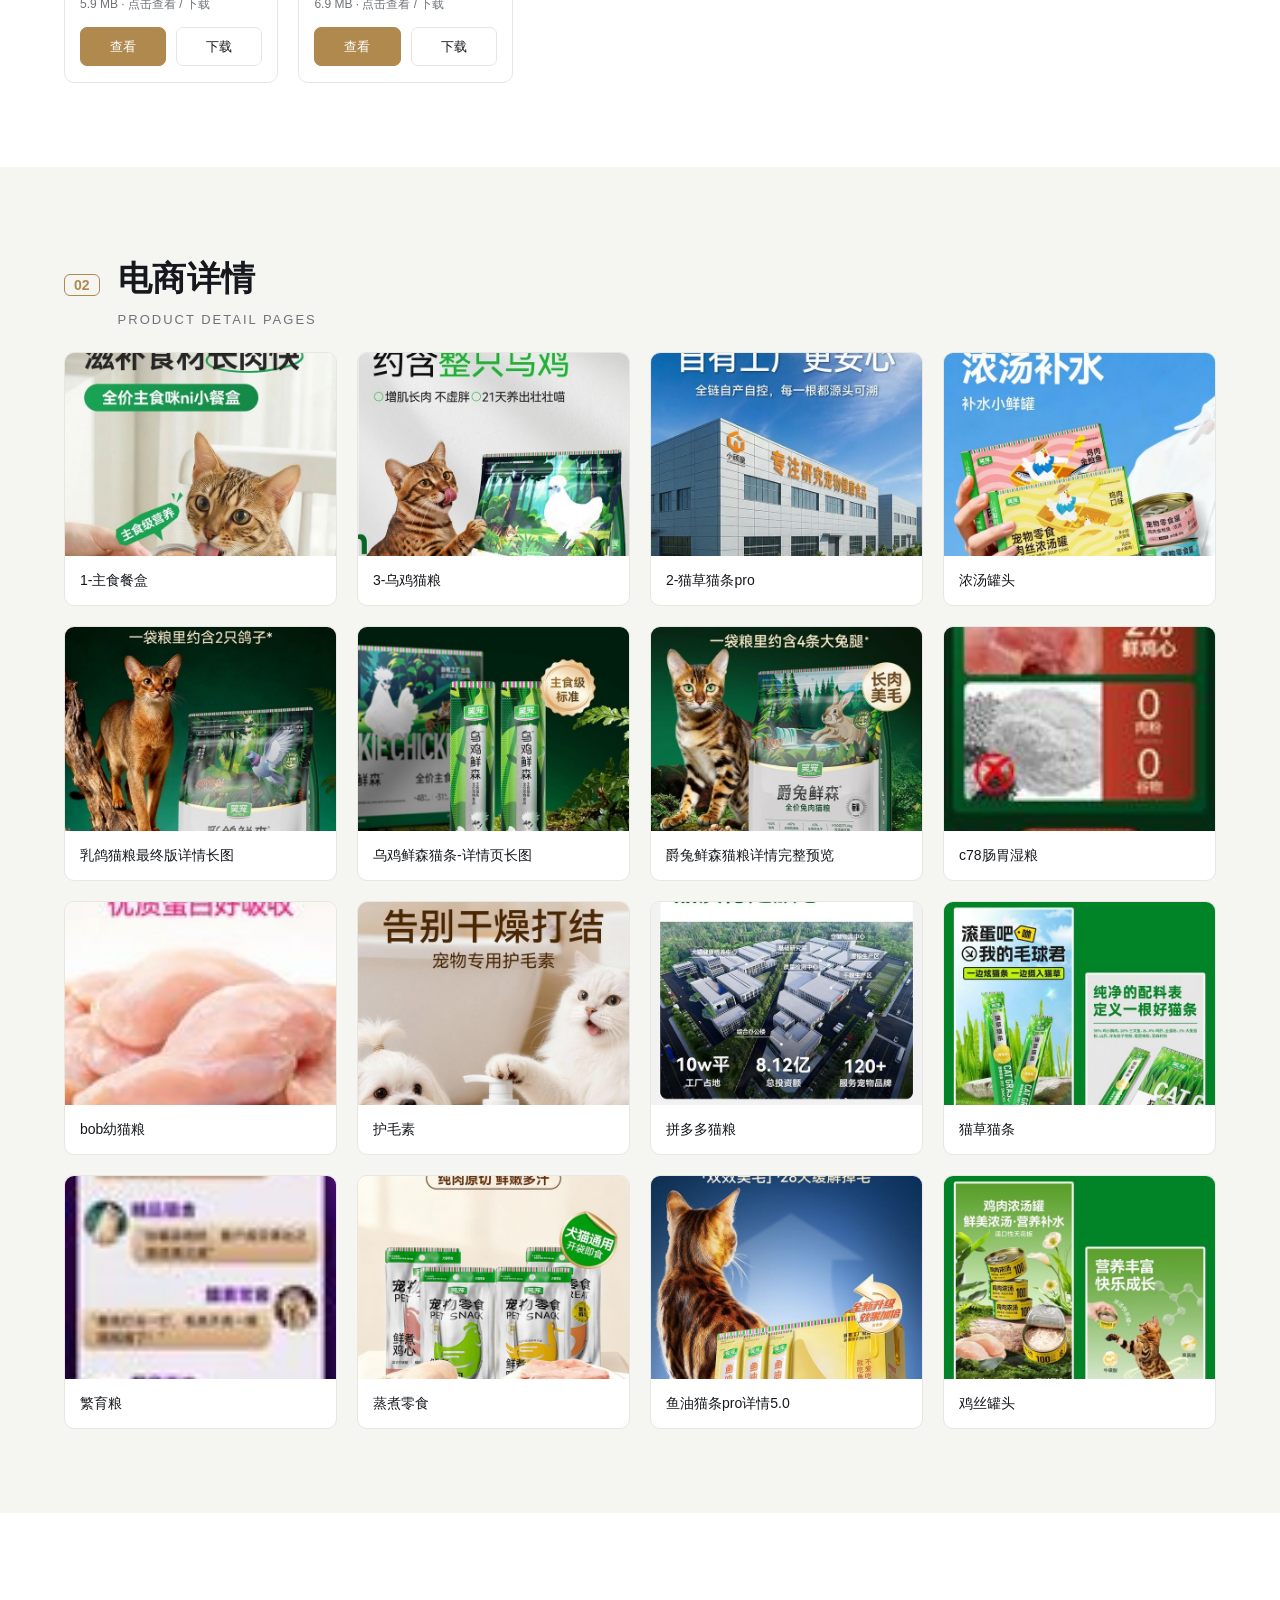
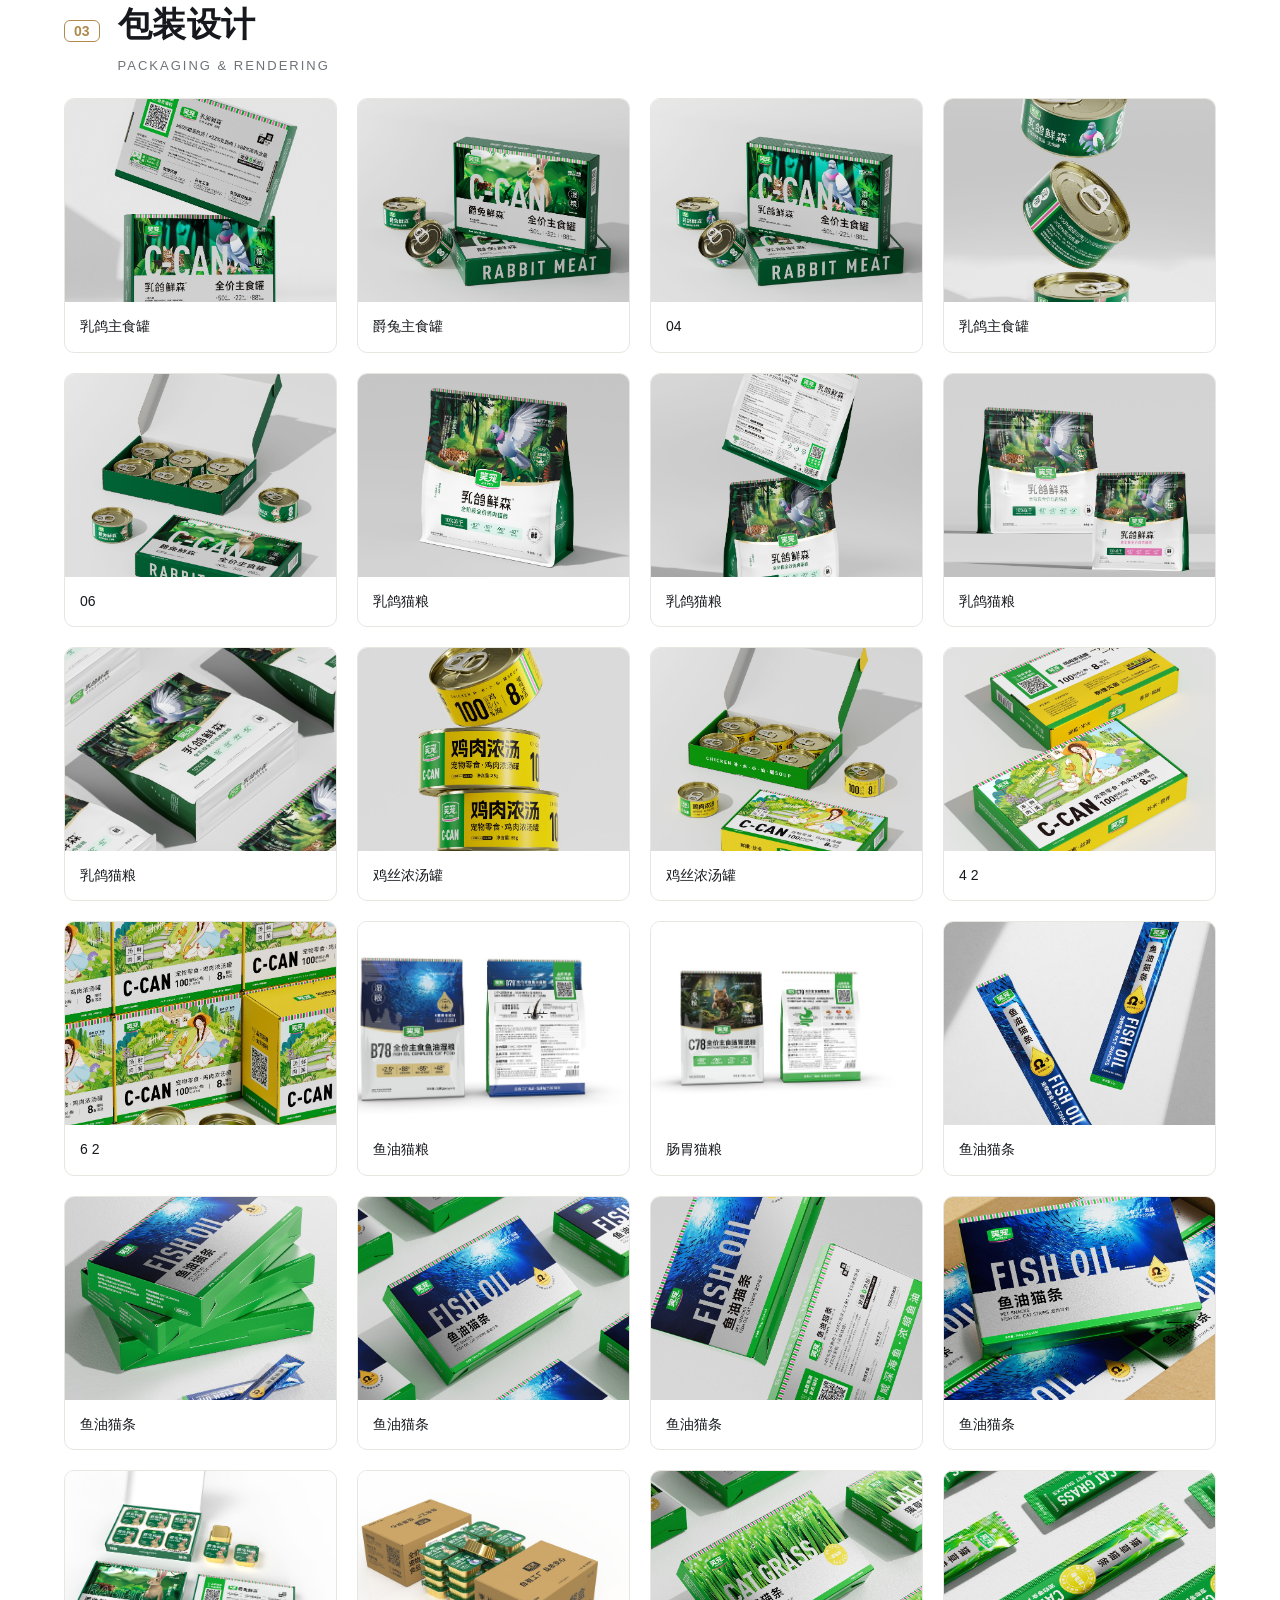
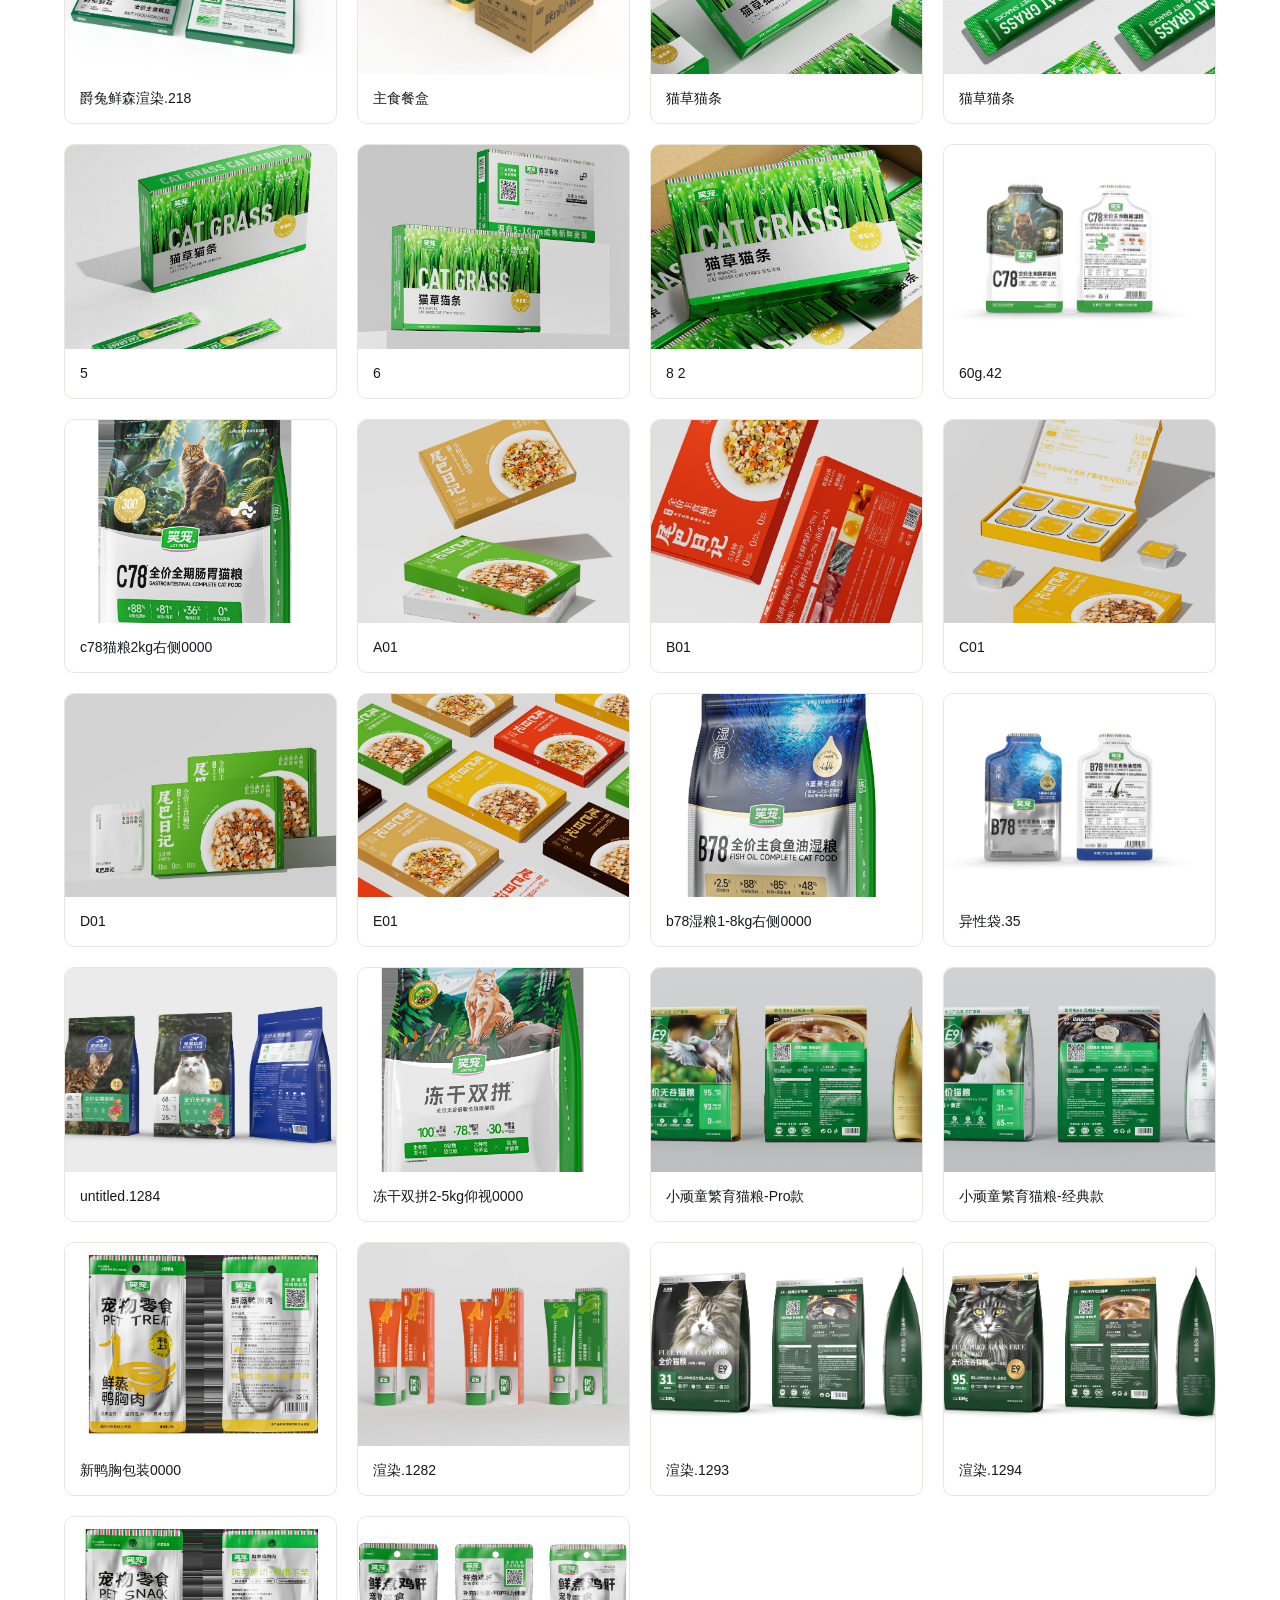
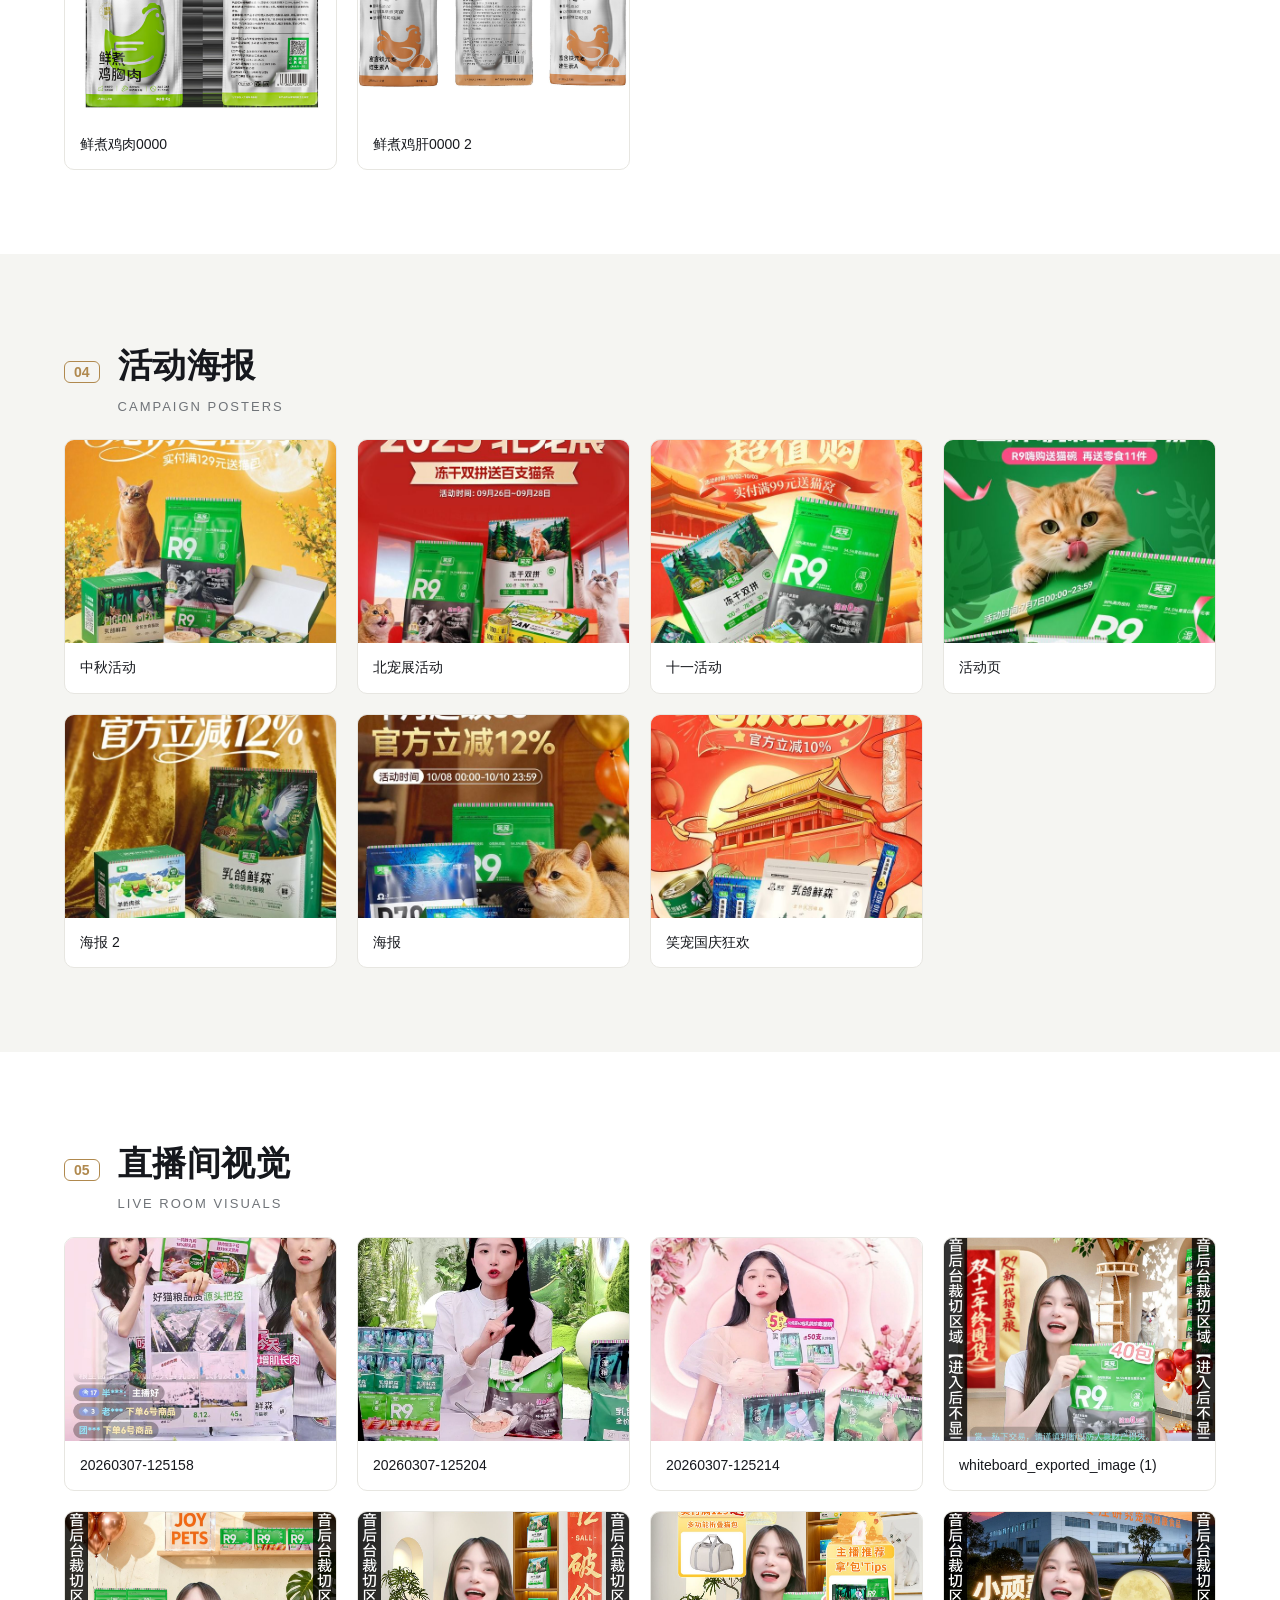
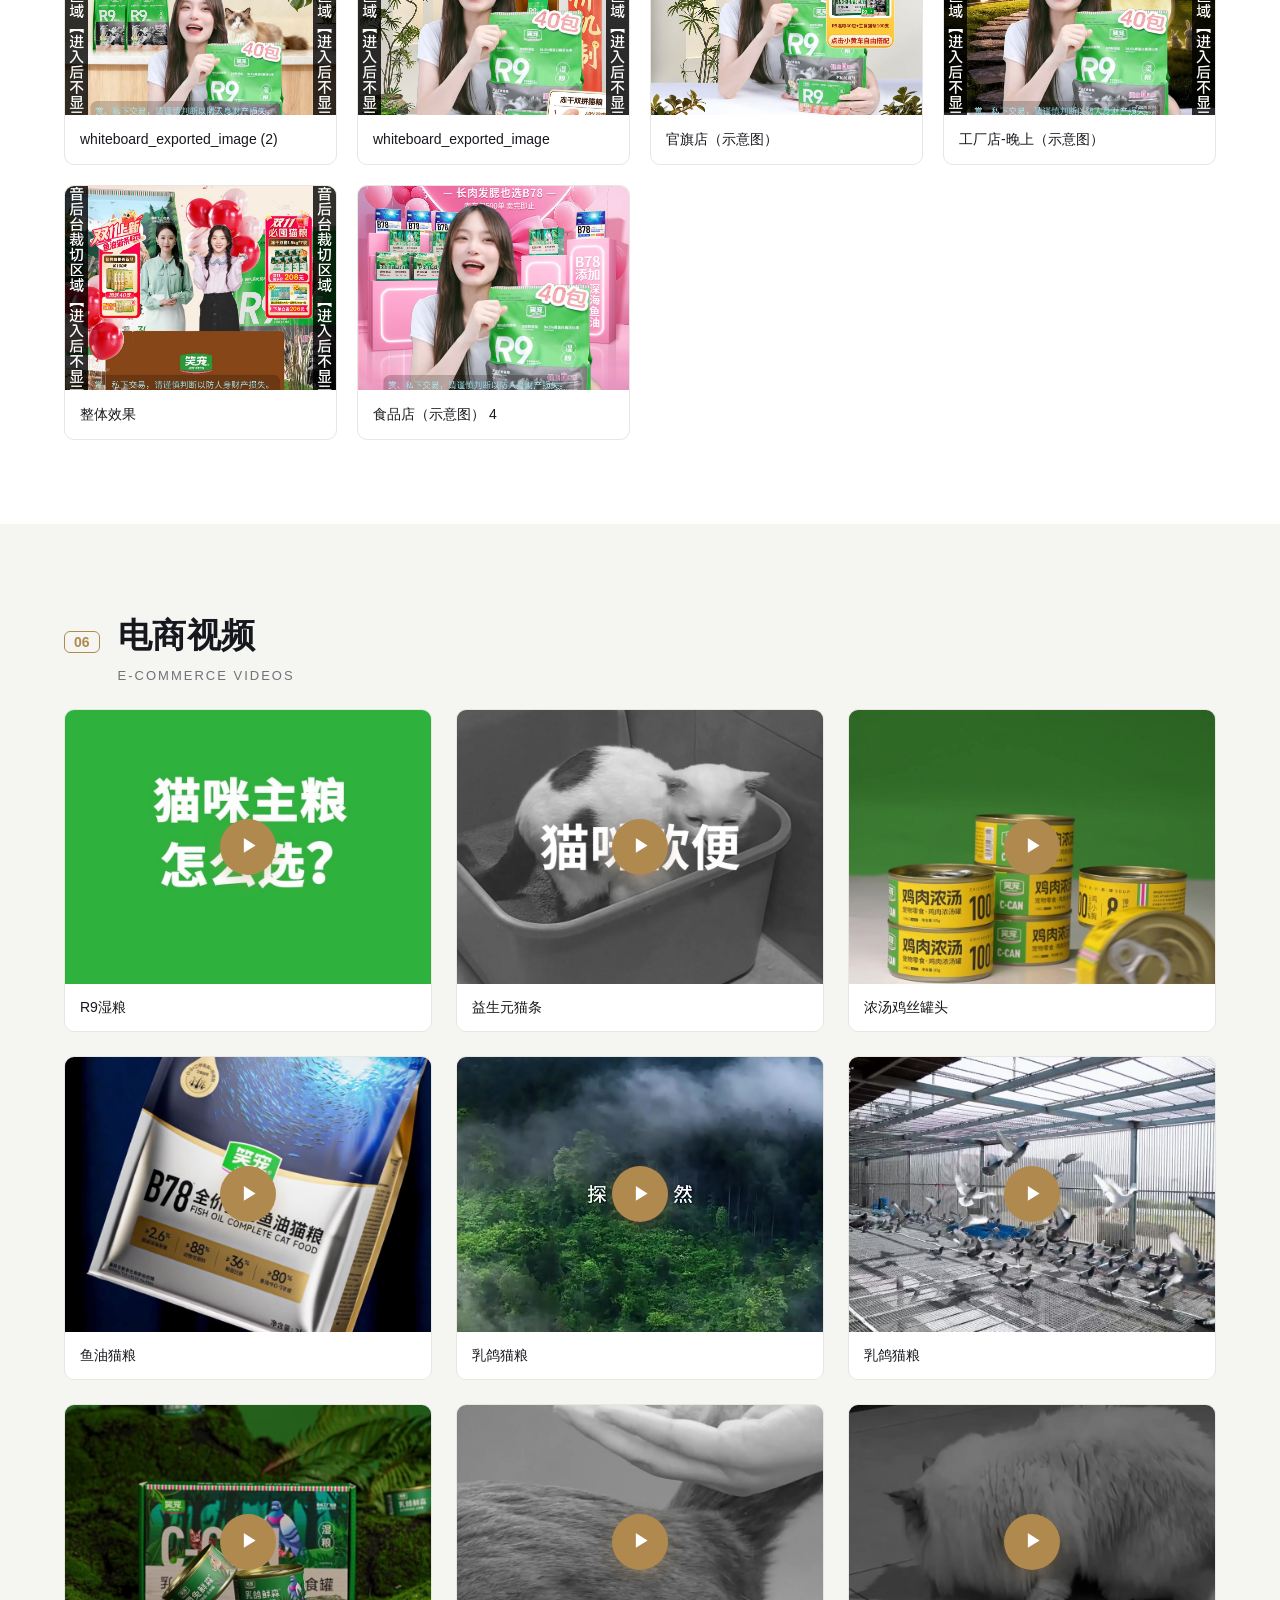
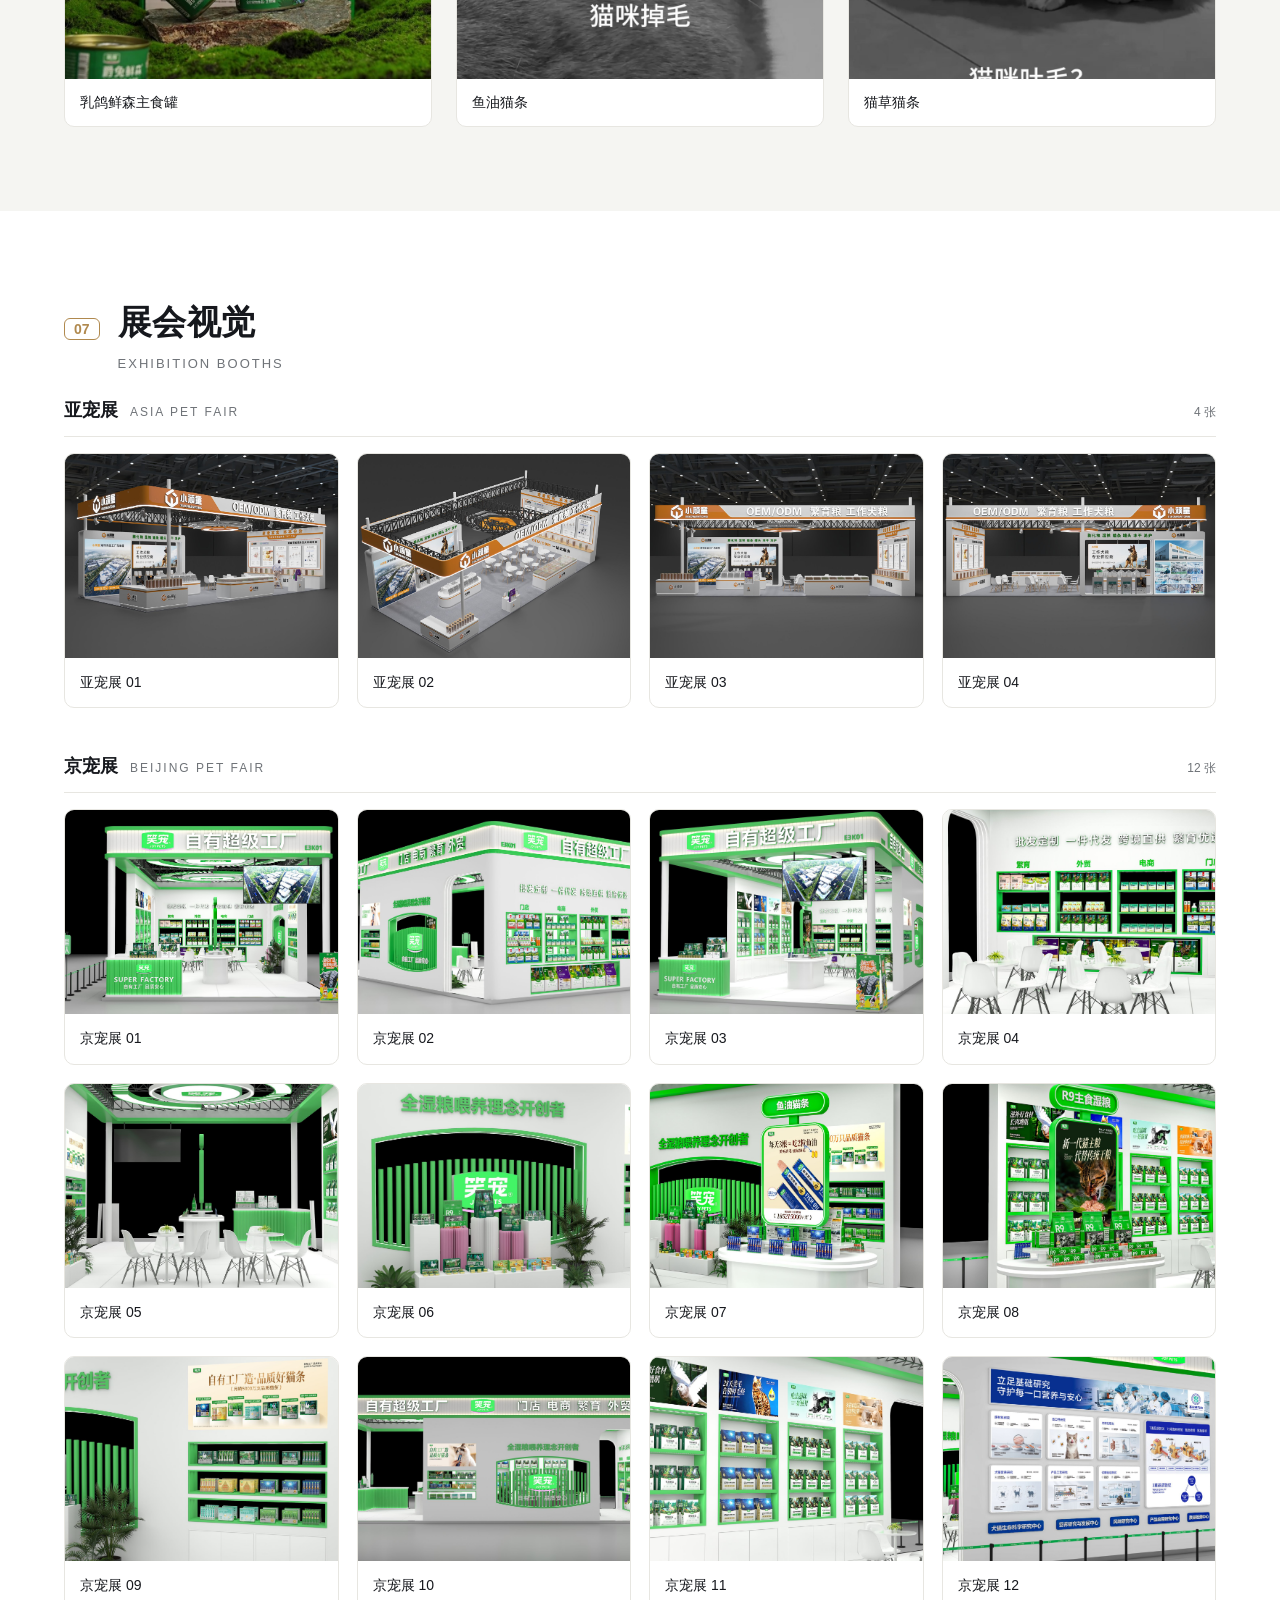
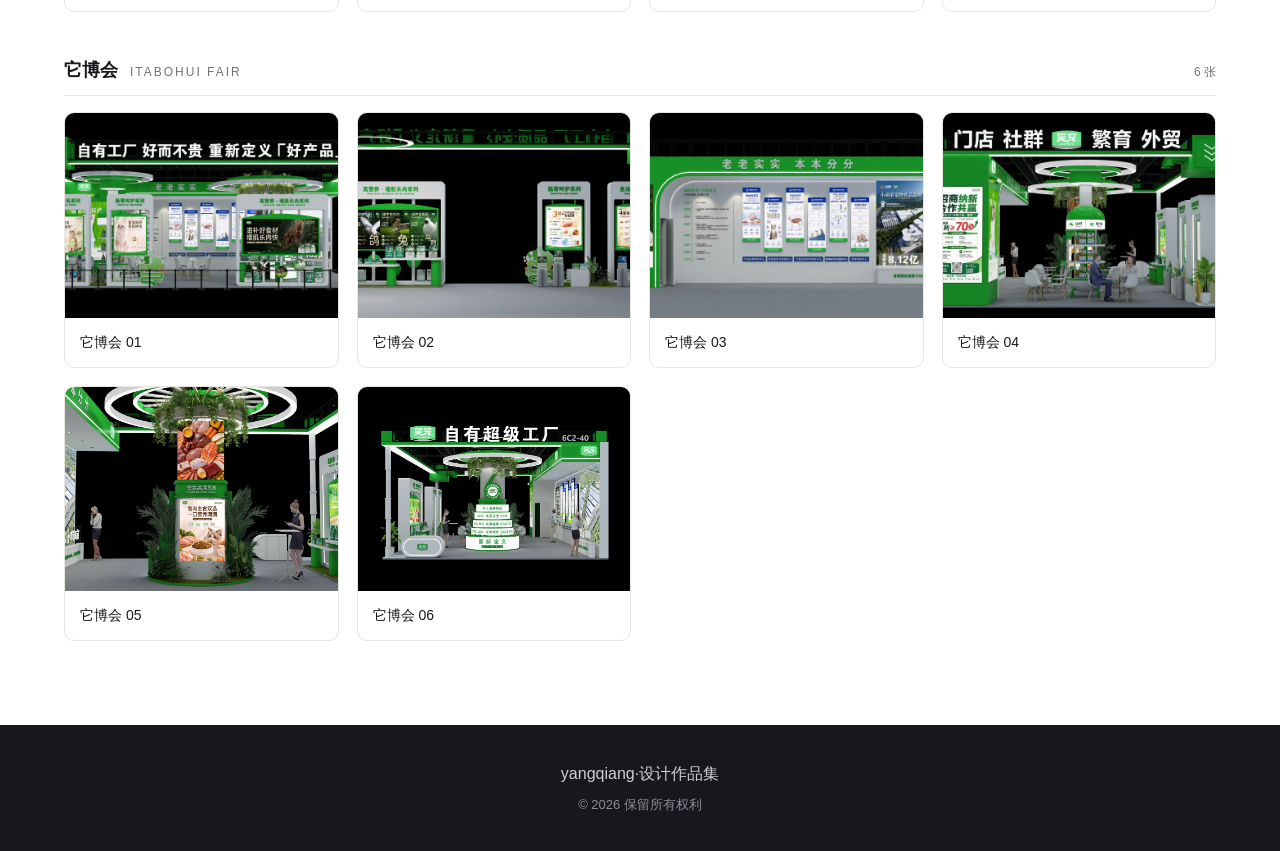
==== commit 03ad5df4: "修复：百度APP内媒体直接打开 / 菜单可滚动 / 导航顺序调整 / 弹窗关闭兜底" ====
--- a/index.html
+++ b/index.html
@@ -9,6 +9,9 @@
 </head>
 <body>
 
+  <!-- APP 内置浏览器通用提示 toast -->
+  <div class="app-toast" id="appToast"></div>
+
   <!-- 微信/QQ/百度等 APP 内置浏览器提示：这些浏览器会拦截或劫持外部站点 -->
   <div class="app-browser-hint" id="appBrowserHint" style="display:none;">
     <div class="abh-inner">
@@ -29,6 +32,7 @@
     </button>
       <nav class="nav-links" id="navLinks">
         <a href="#home">首页</a>
+        <a href="about.html">关于</a>
         <a href="#brand">品牌视觉</a>
         <a href="#detail">电商详情</a>
         <a href="#packaging">包装设计</a>
@@ -36,7 +40,6 @@
         <a href="#live">直播间视觉</a>
         <a href="#video">电商视频</a>
         <a href="#exhibition">展会视觉</a>
-        <a href="about.html">关于</a>
       </nav>
     </div>
   </header>
@@ -197,8 +200,8 @@
   </footer>
 
   <!-- ============ 图片灯箱（弹窗放大） ============ -->
-  <div class="lightbox" id="lightbox" aria-hidden="true" role="dialog" aria-modal="true">
-    <button class="lb-close" id="lbClose" aria-label="关闭">×</button>
+  <div class="lightbox" id="lightbox" aria-hidden="true" role="dialog" aria-modal="true" onclick="if(event.target===this)window.closeLightbox&&window.closeLightbox()">
+    <button class="lb-close" id="lbClose" aria-label="关闭" onclick="window.closeLightbox&&window.closeLightbox()">×</button>
     <button class="lb-nav lb-prev" id="lbPrev" aria-label="上一张">‹</button>
     <div class="lb-title-bar">
       <h4 id="lbTitle"></h4>
@@ -220,10 +223,10 @@
   </div>
 
   <!-- ============ 长图切片网格弹窗（详情 / 海报） ============ -->
-  <div class="slice-modal" id="sliceModal" aria-hidden="true" role="dialog" aria-modal="true">
+  <div class="slice-modal" id="sliceModal" aria-hidden="true" role="dialog" aria-modal="true" onclick="if(event.target===this)window.closeSliceModal&&window.closeSliceModal()">
     <div class="slice-modal-bar">
       <h3 id="sliceTitle"></h3>
-      <button class="slice-close" id="sliceClose" aria-label="关闭">×</button>
+      <button class="slice-close" id="sliceClose" aria-label="关闭" onclick="window.closeSliceModal&&window.closeSliceModal()">×</button>
     </div>
     <div class="slice-modal-body">
       <p class="slice-hint">点击任意一屏可放大查看；支持滚轮缩放、拖拽、双击复位。</p>
@@ -232,14 +235,14 @@
   </div>
 
   <!-- ============ PDF 查看 / 下载 弹窗 ============ -->
-  <div class="pdf-modal" id="pdfModal" aria-hidden="true" role="dialog" aria-modal="true">
+  <div class="pdf-modal" id="pdfModal" aria-hidden="true" role="dialog" aria-modal="true" onclick="if(event.target===this)window.closePdfModal&&window.closePdfModal()">
     <div class="pdf-modal-bar">
       <span class="pdf-name" id="pdfName"></span>
       <div class="pdf-actions">
         <a class="pdf-btn" id="pdfDownload" download>下载 PDF</a>
         <a class="pdf-btn pdf-btn-ghost" id="pdfOpen" target="_blank" rel="noopener">新窗口打开</a>
         <button type="button" class="pdf-btn pdf-btn-ghost" id="pdfCopyBtn" style="display:none;">复制链接</button>
-        <button type="button" class="pdf-close" id="pdfClose" aria-label="关闭">×</button>
+        <button type="button" class="pdf-close" id="pdfClose" aria-label="关闭" onclick="window.closePdfModal&&window.closePdfModal()">×</button>
       </div>
     </div>
     <div class="pdf-stage">
--- a/css/style.css
+++ b/css/style.css
@@ -649,6 +649,14 @@
   opacity:0; pointer-events:none; transition:opacity .25s var(--ease);
 }
 .pdf-copy-toast.show{ opacity:1; }
+.app-toast{
+  position:fixed; left:50%; top:50%; transform:translate(-50%,-50%);
+  background:rgba(22,24,29,.92); color:#fff; font-size:15px;
+  padding:14px 24px; border-radius:10px; z-index:2003;
+  opacity:0; pointer-events:none; transition:opacity .25s var(--ease);
+  max-width:78vw; text-align:center; line-height:1.5;
+}
+.app-toast.show{ opacity:1; }
 
 /* ===================== 管理模式（仅 token 验证后显示） ===================== */
 .admin-bar{
@@ -725,8 +733,12 @@
     max-height:0; overflow:hidden;
     transition:max-height .3s var(--ease);
   }
-  .nav-links.open{ max-height:420px; }
-  .nav-links a{ padding:15px 24px; border-top:1px solid var(--line); }
+  .nav-links.open{
+    max-height:calc(100vh - var(--nav-h) - 24px);
+    overflow-y:auto;
+    -webkit-overflow-scrolling:touch;
+  }
+  .nav-links a{ padding:15px 24px; border-top:1px solid var(--line); flex-shrink:0; }
   .nav-links a::after{ display:none; }
   .nav-links a.active{ color:var(--accent); background:var(--bg-soft); }
 
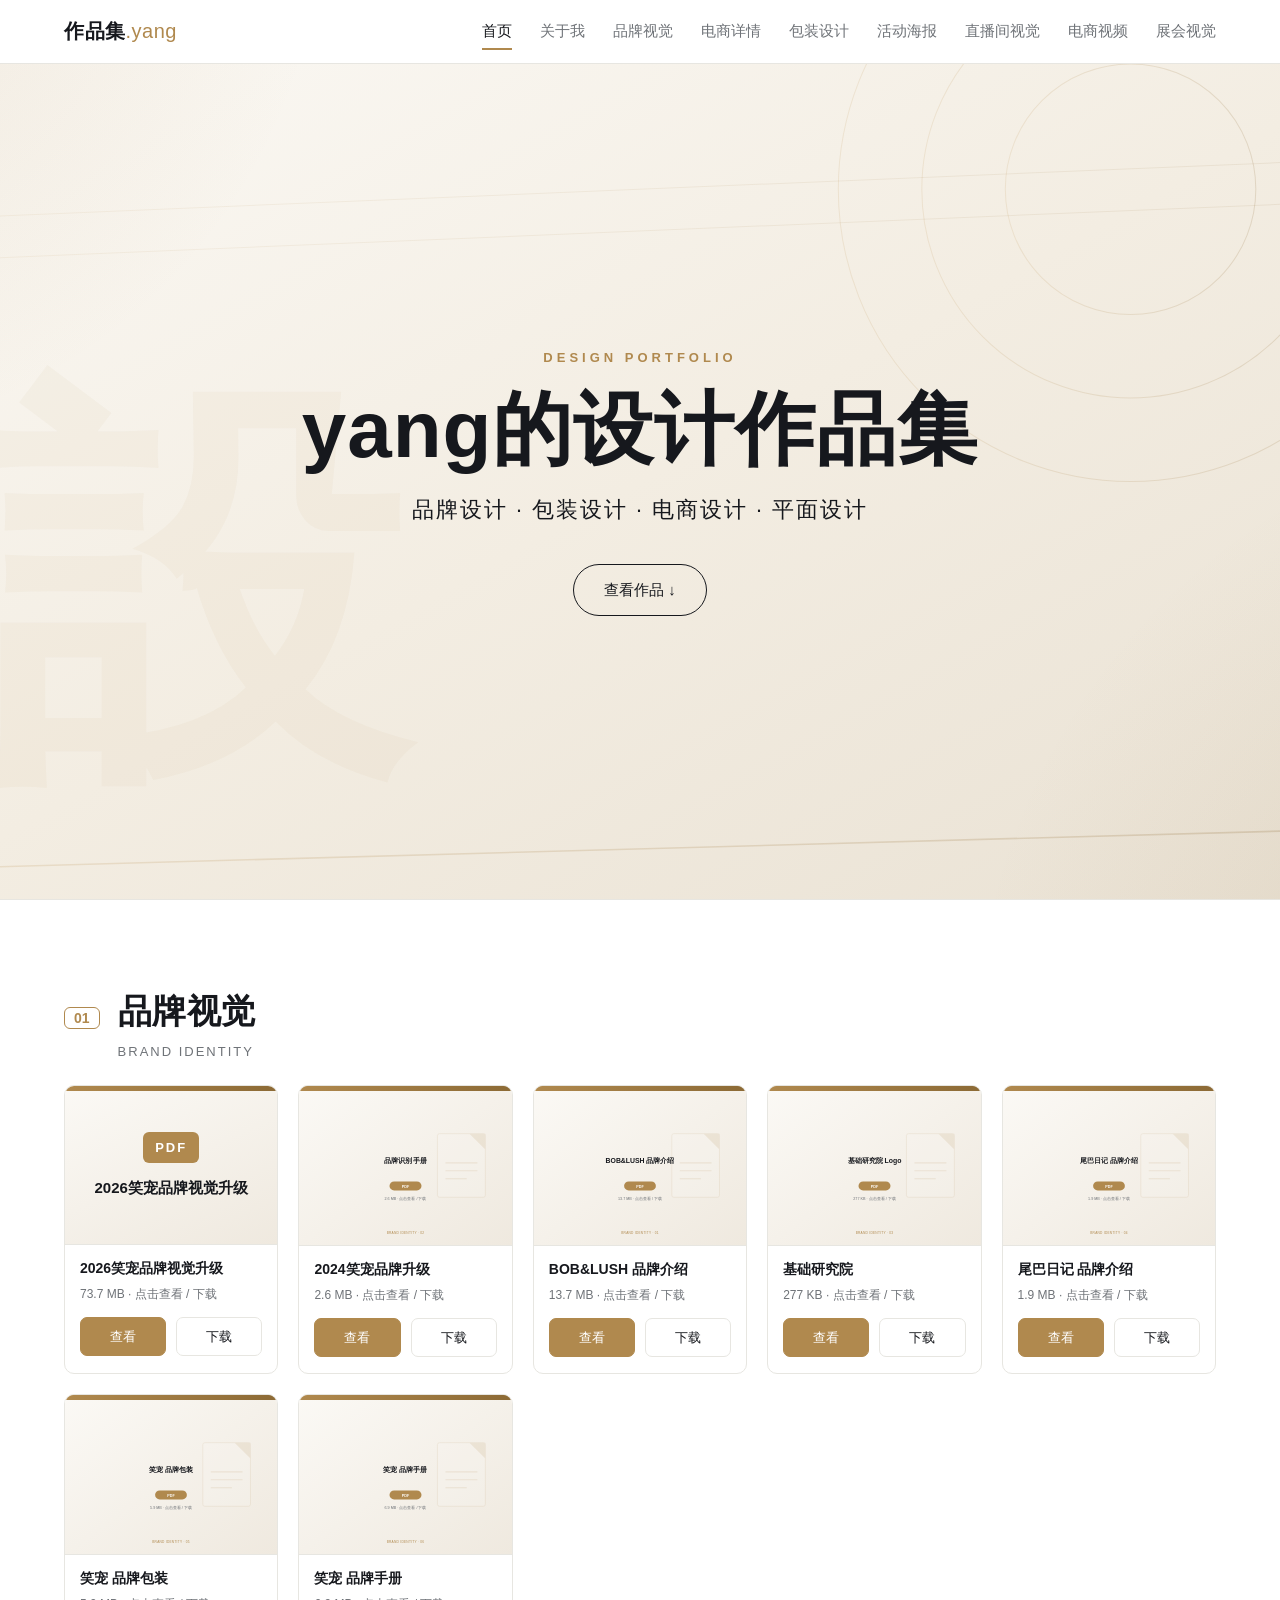
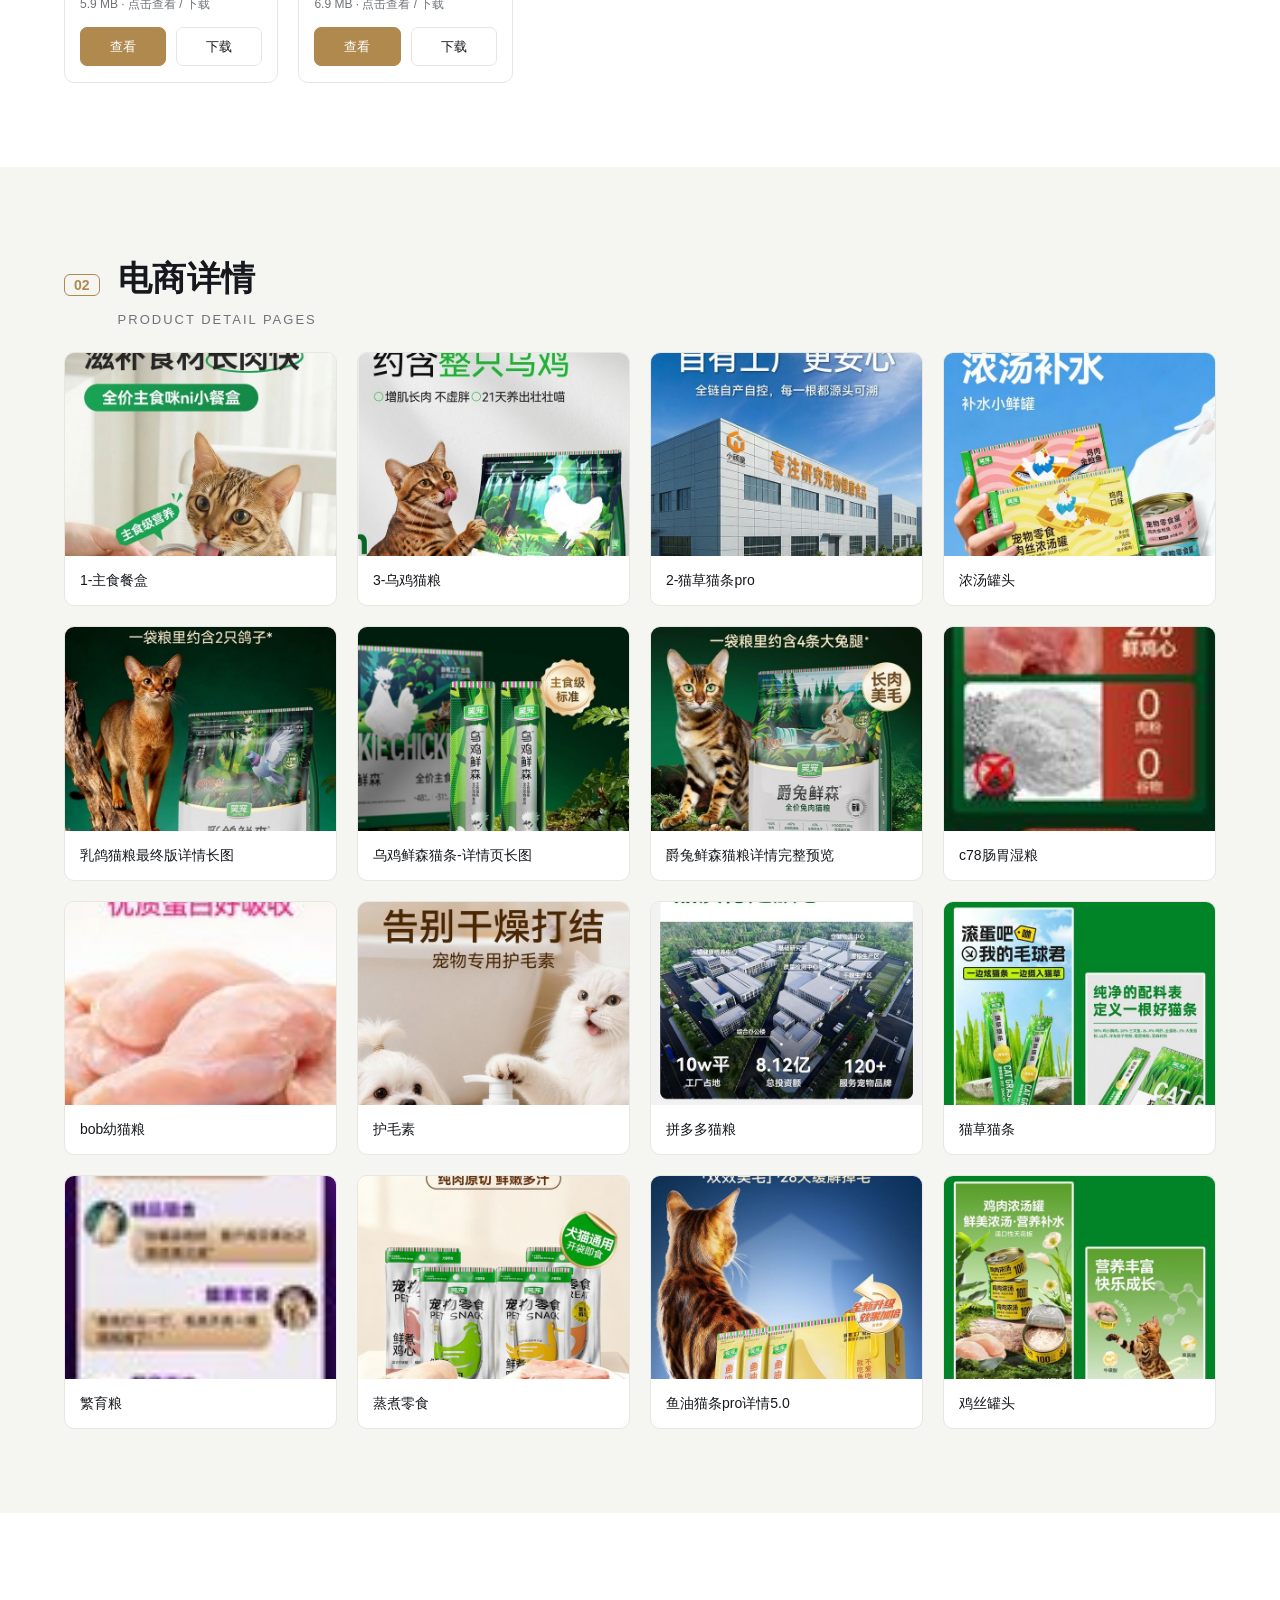
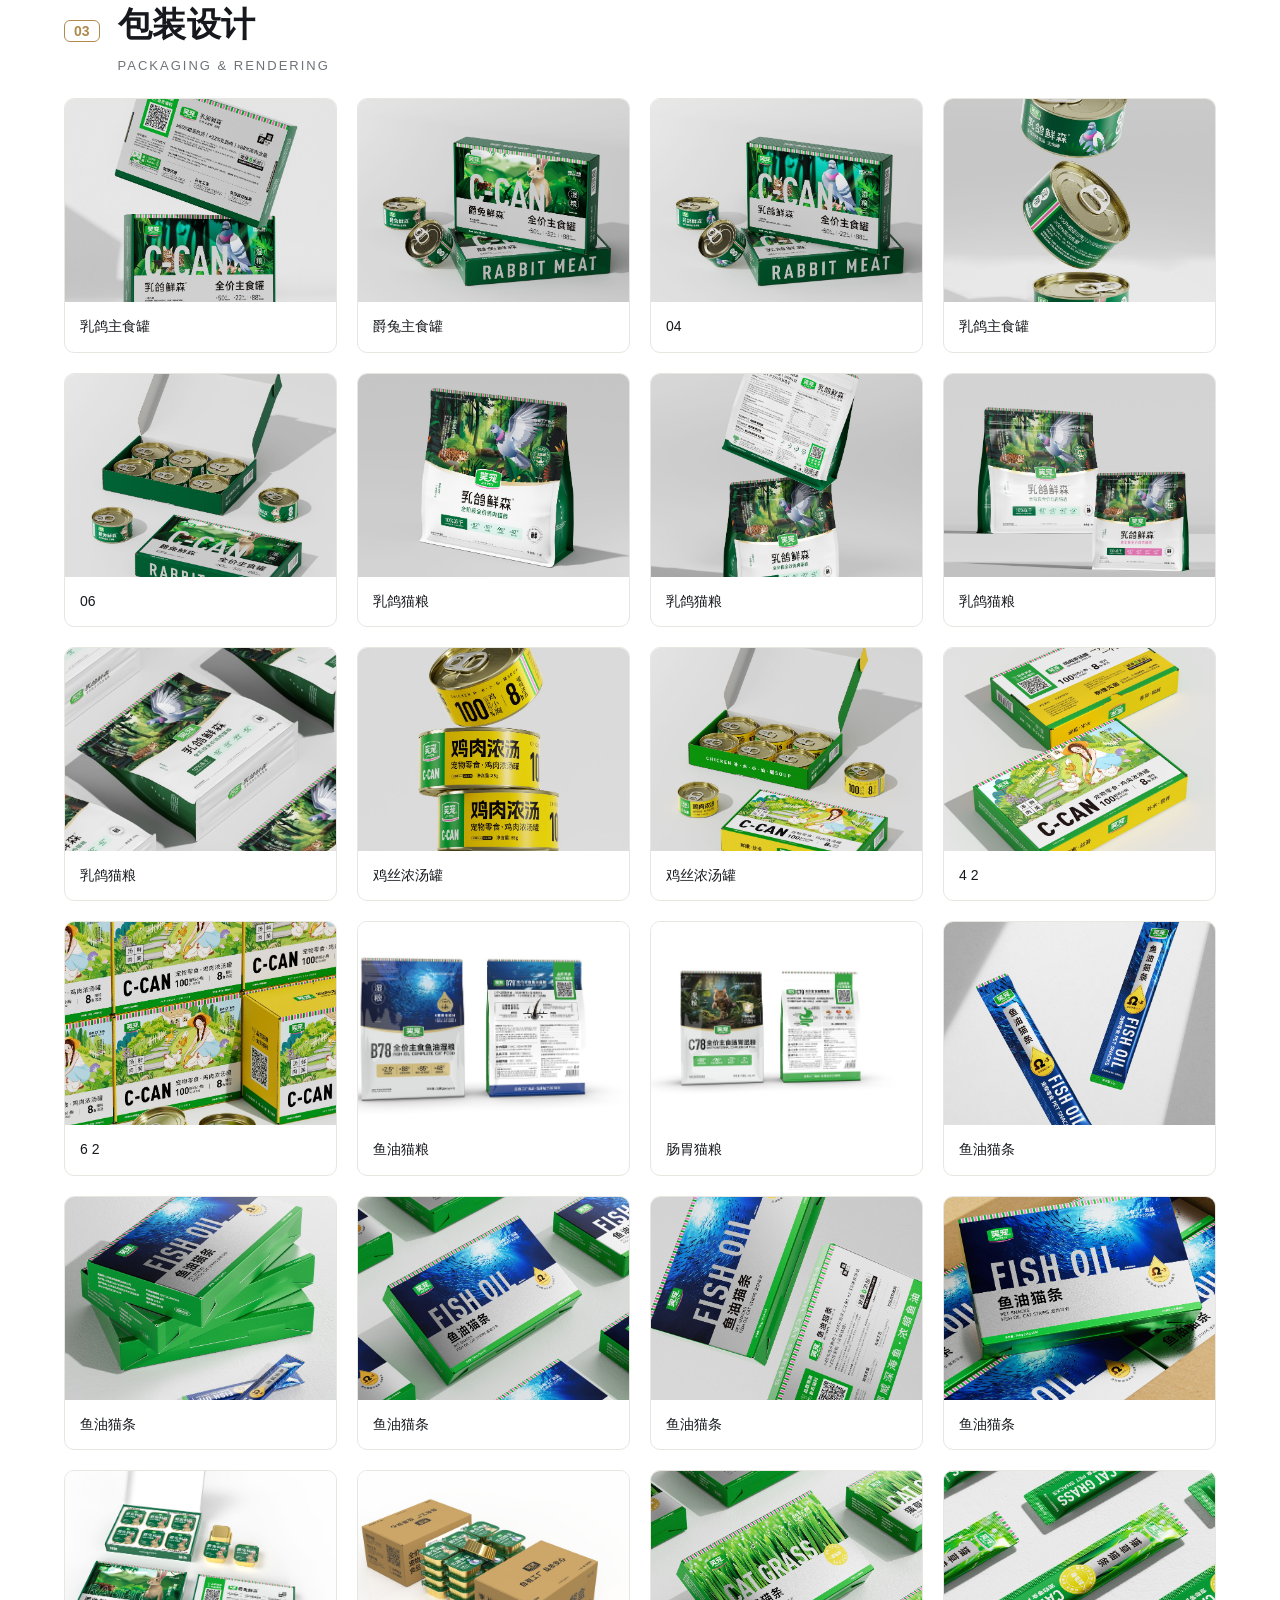
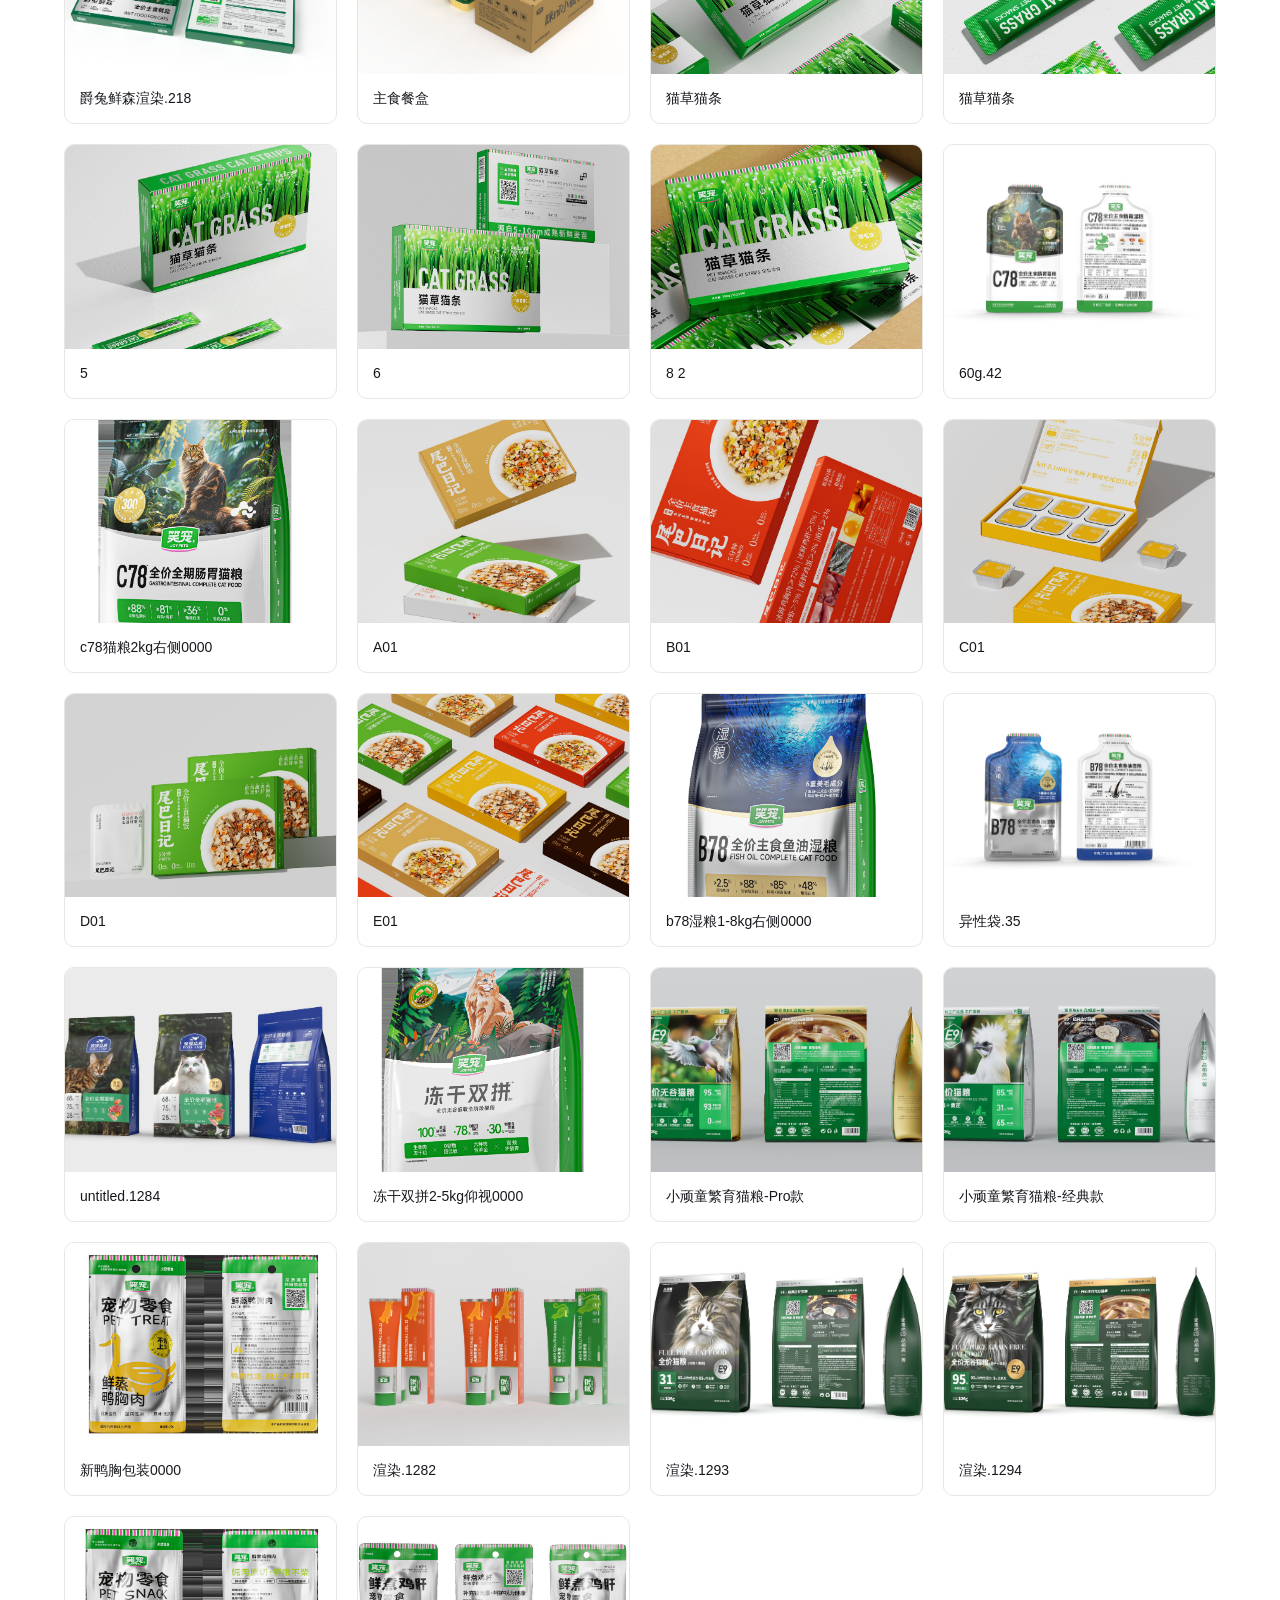
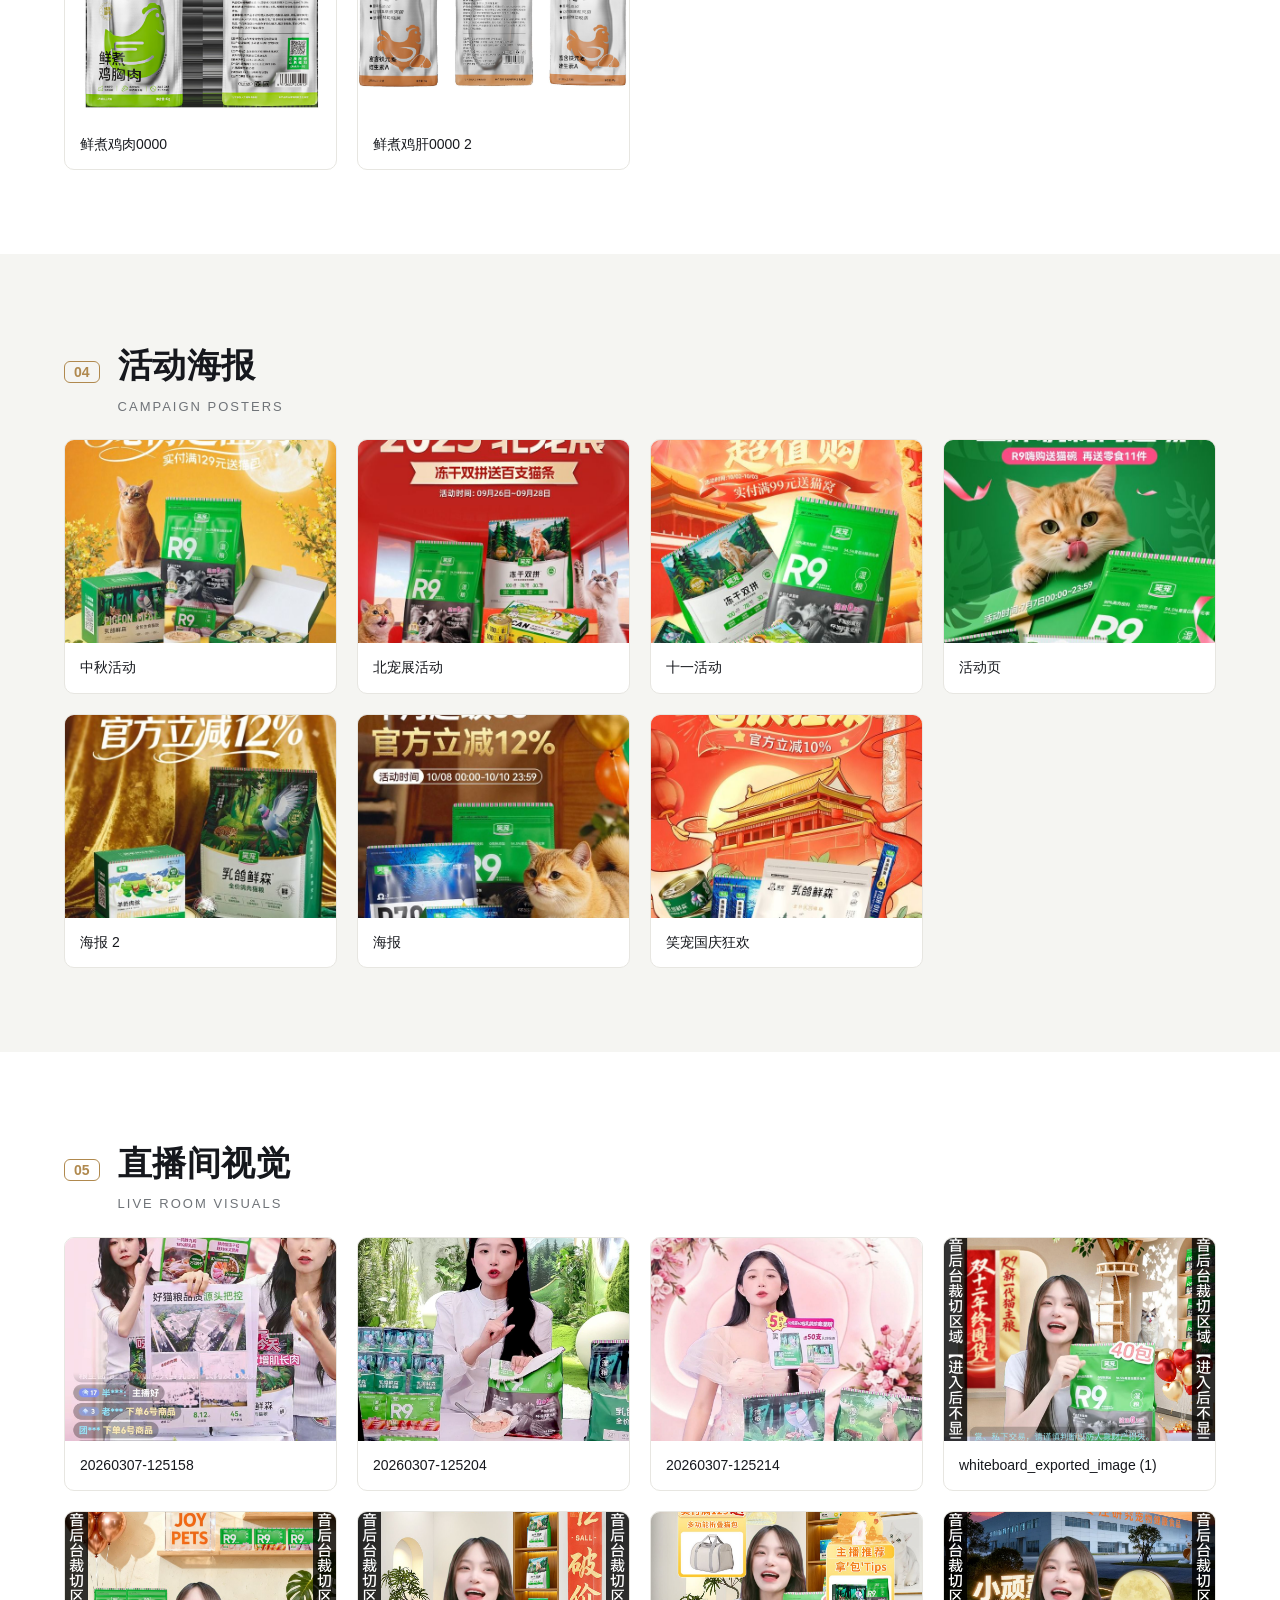
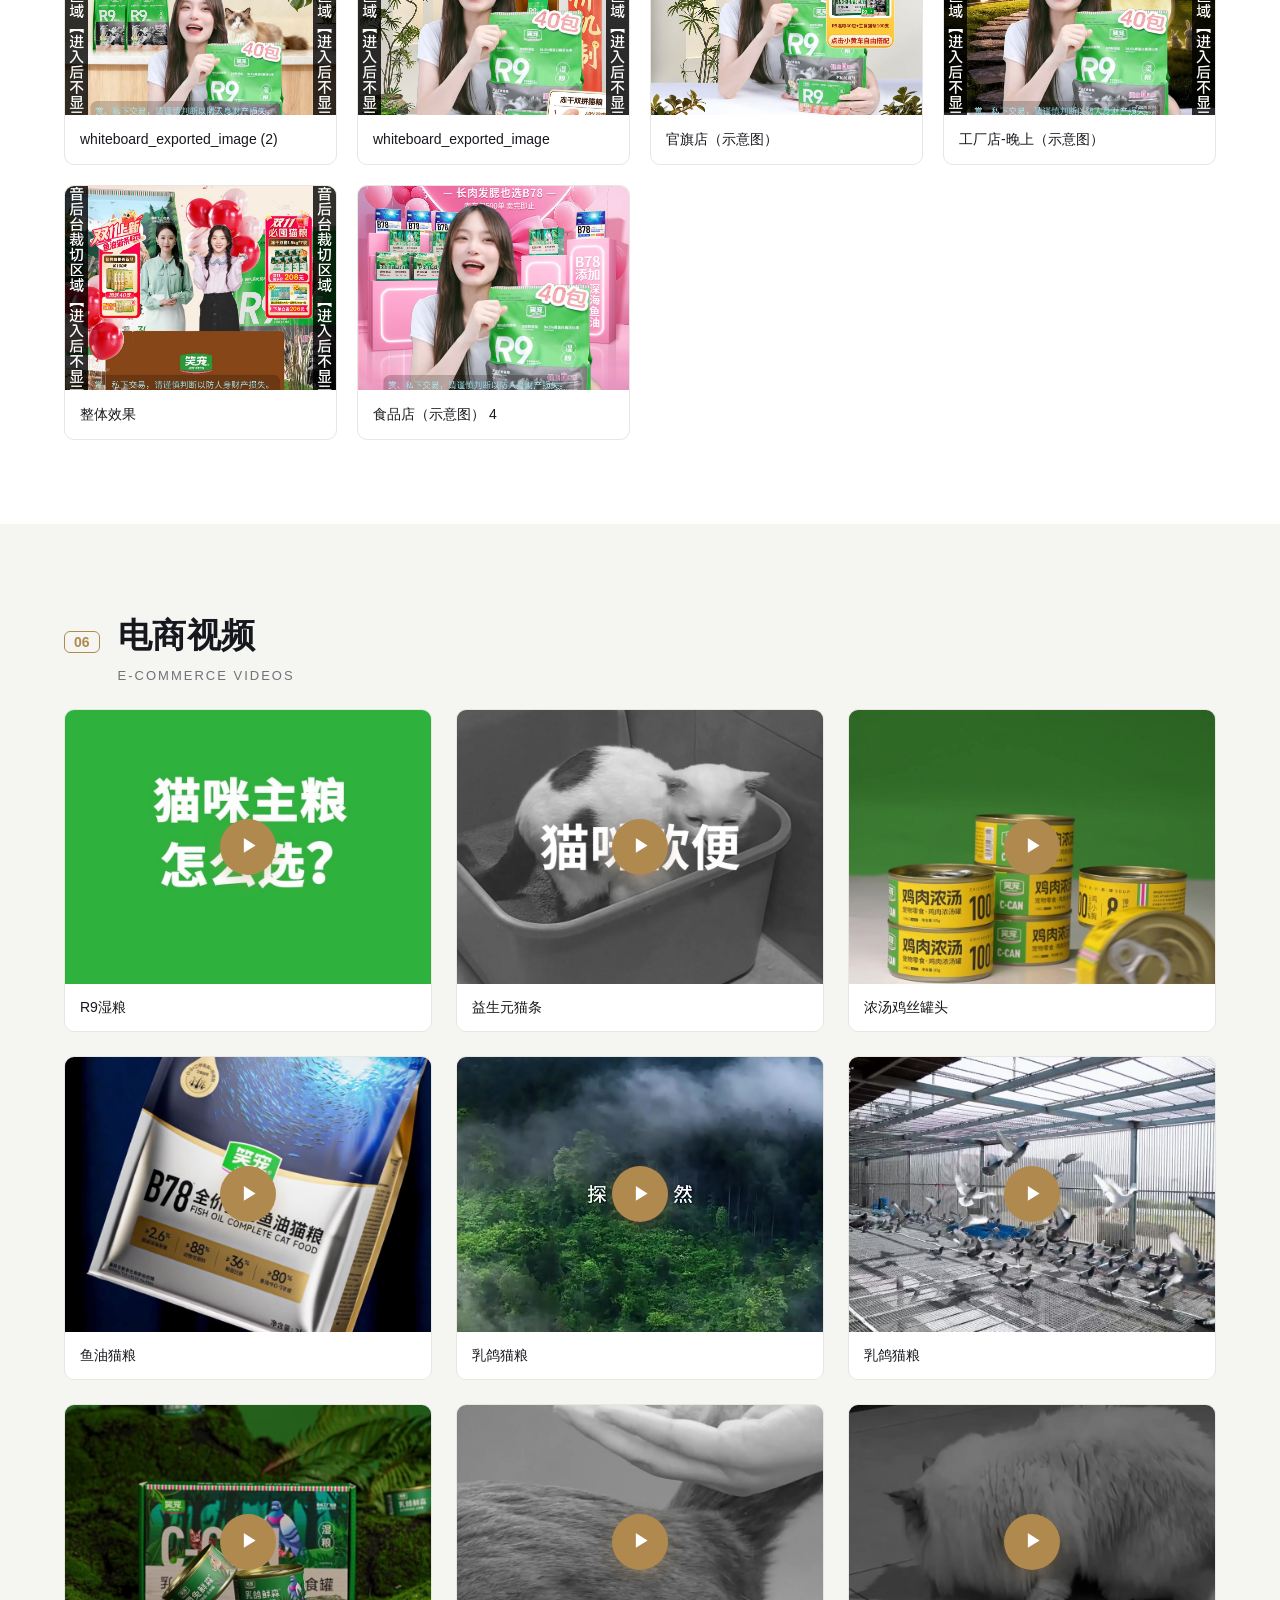
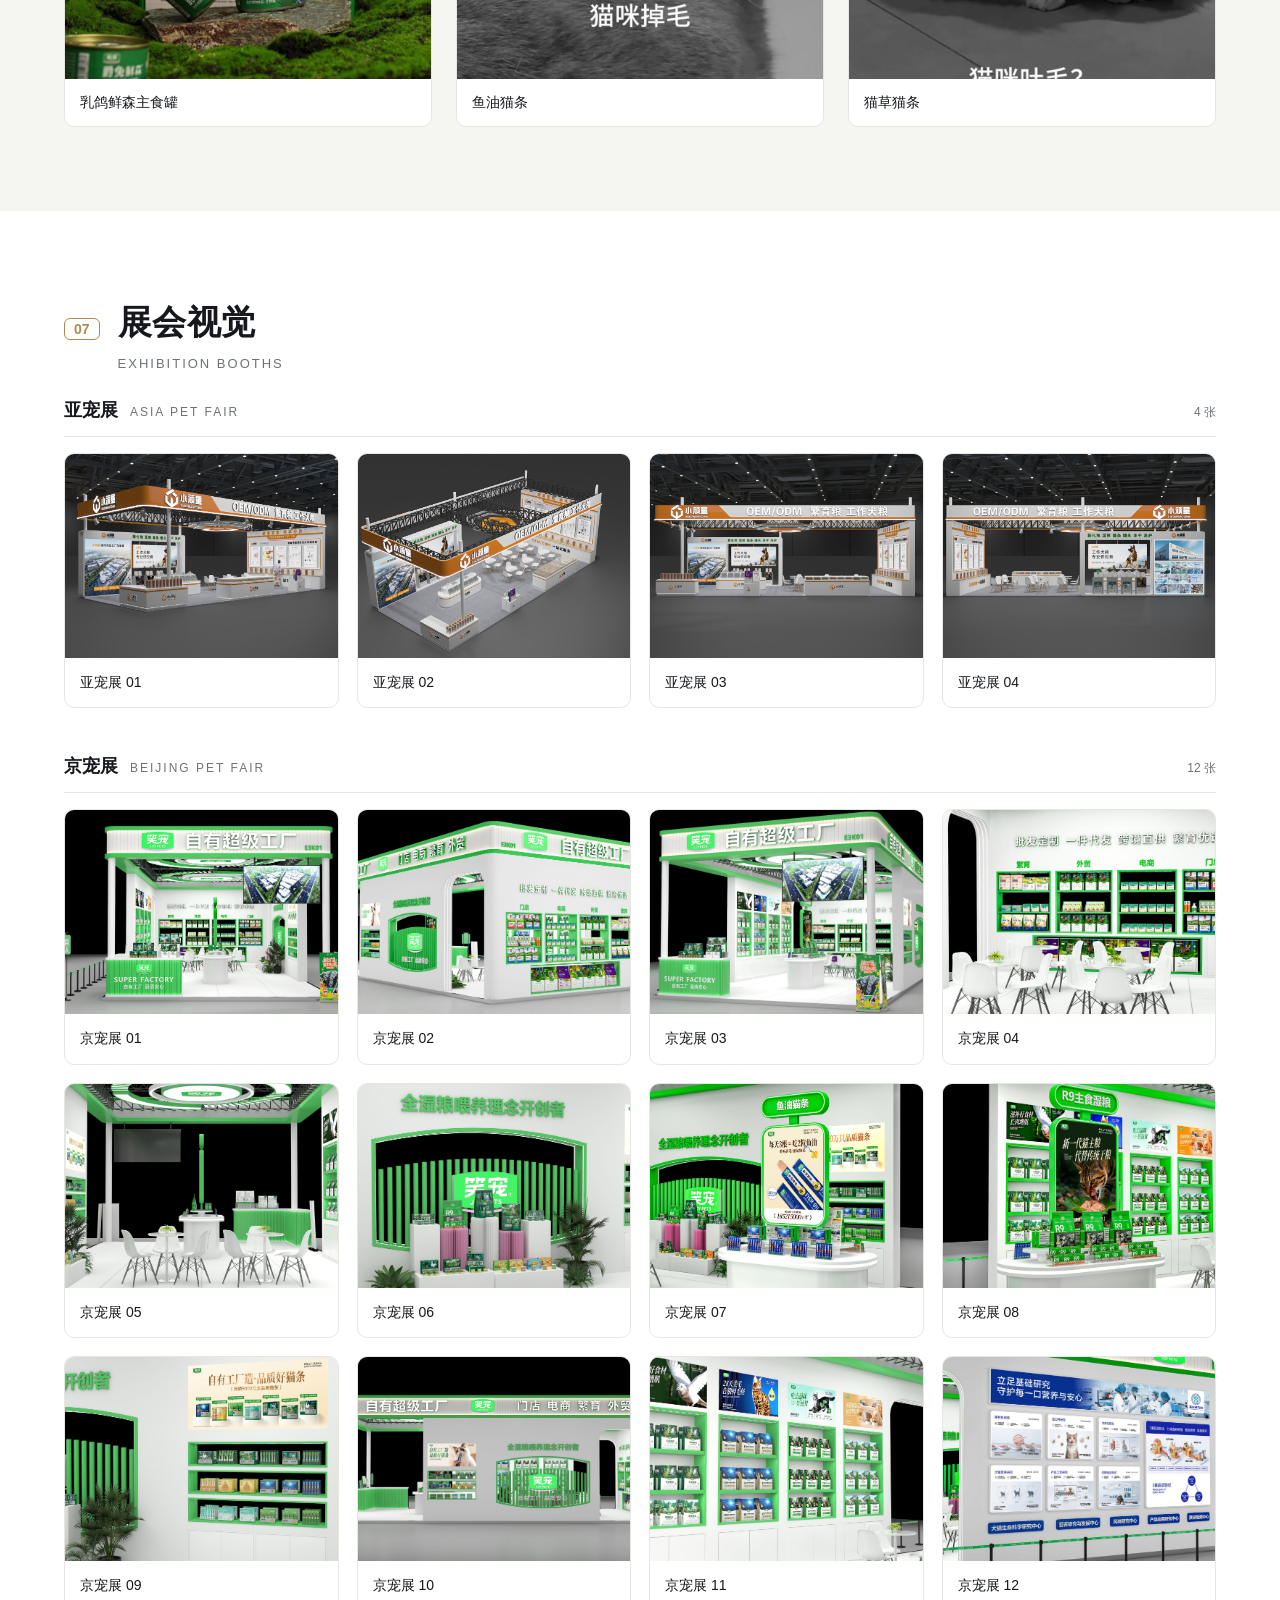
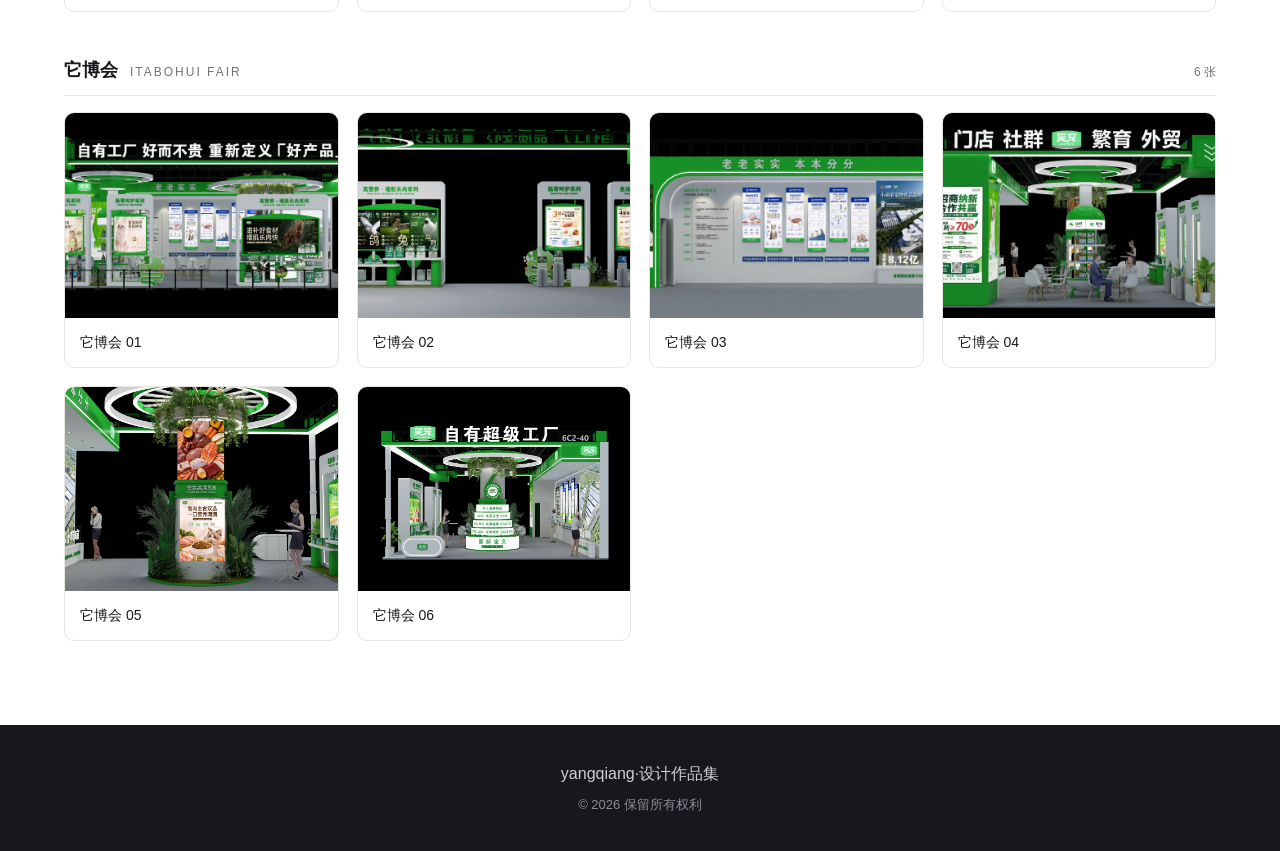
==== commit a5ed42c3: "修复：导航" ====
--- a/index.html
+++ b/index.html
@@ -32,7 +32,7 @@
     </button>
       <nav class="nav-links" id="navLinks">
         <a href="#home">首页</a>
-        <a href="about.html">关于</a>
+        <a href="about.html">关于我</a>
         <a href="#brand">品牌视觉</a>
         <a href="#detail">电商详情</a>
         <a href="#packaging">包装设计</a>
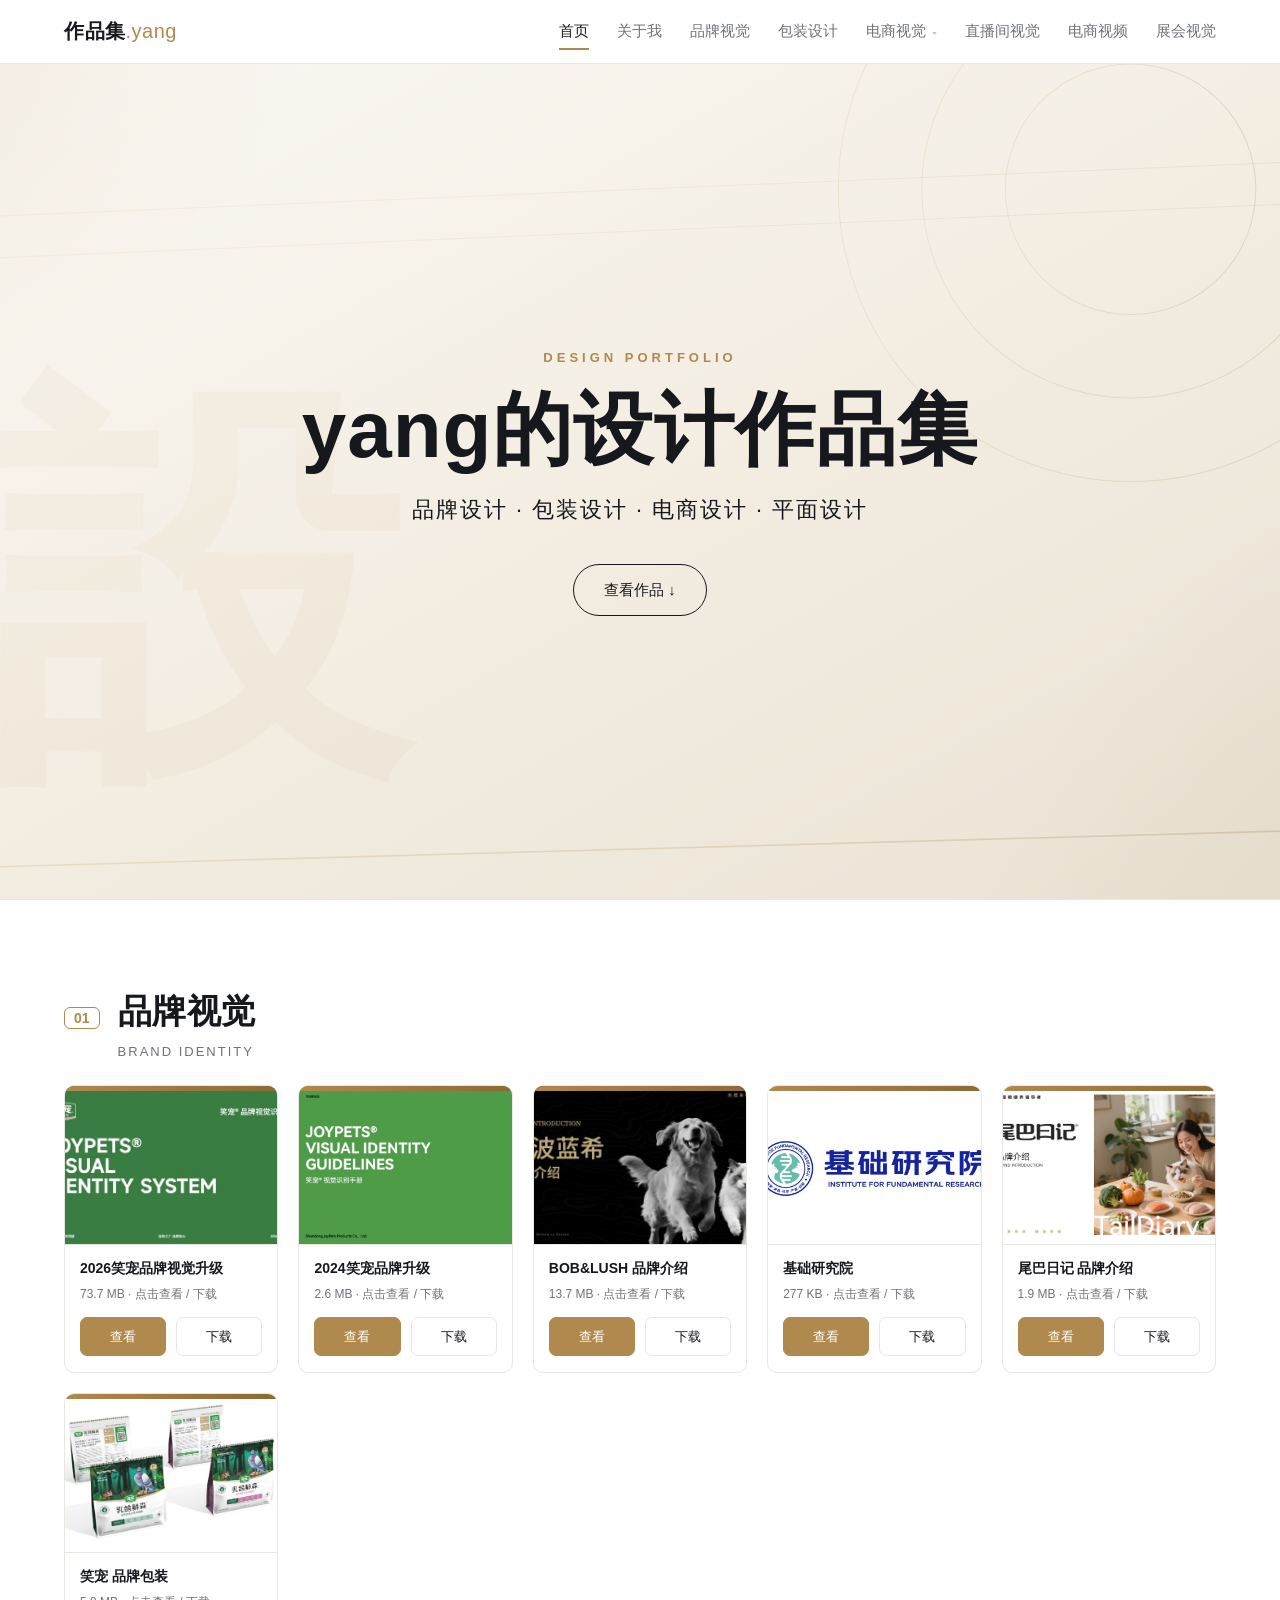
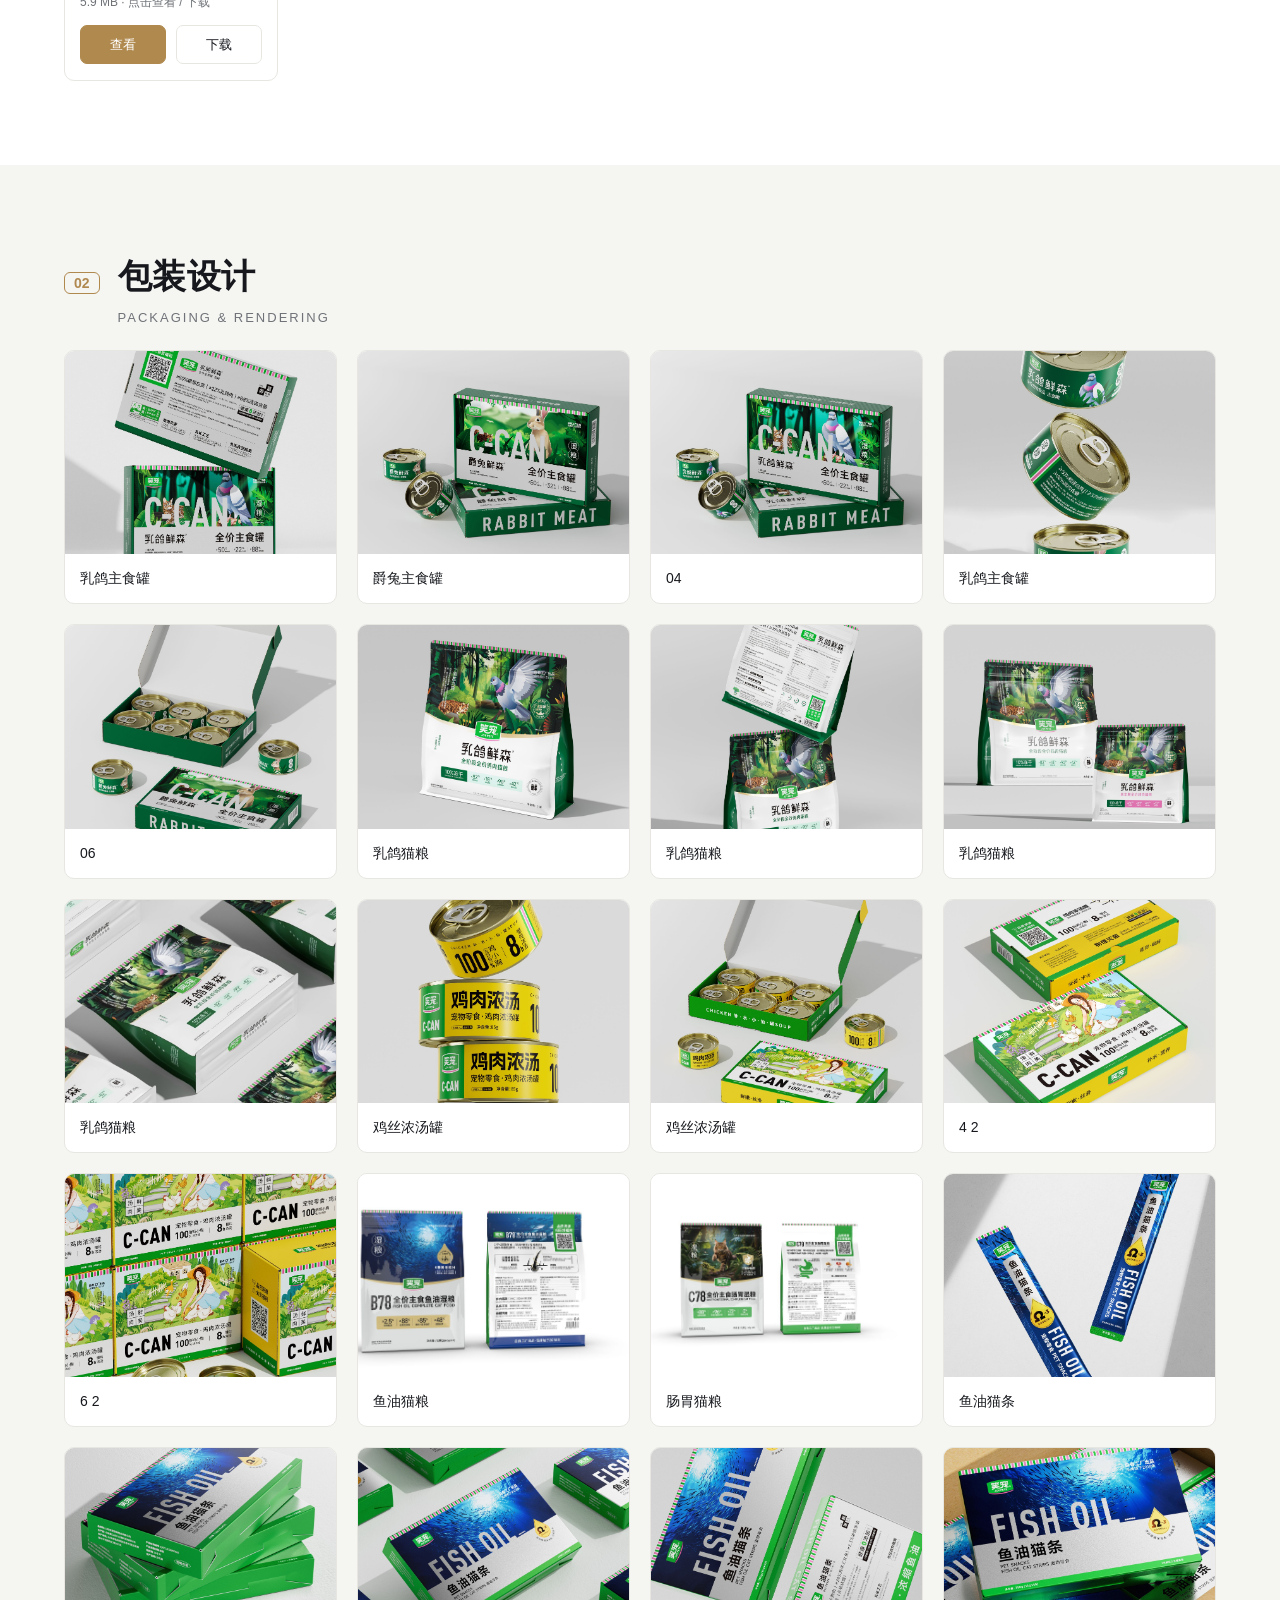
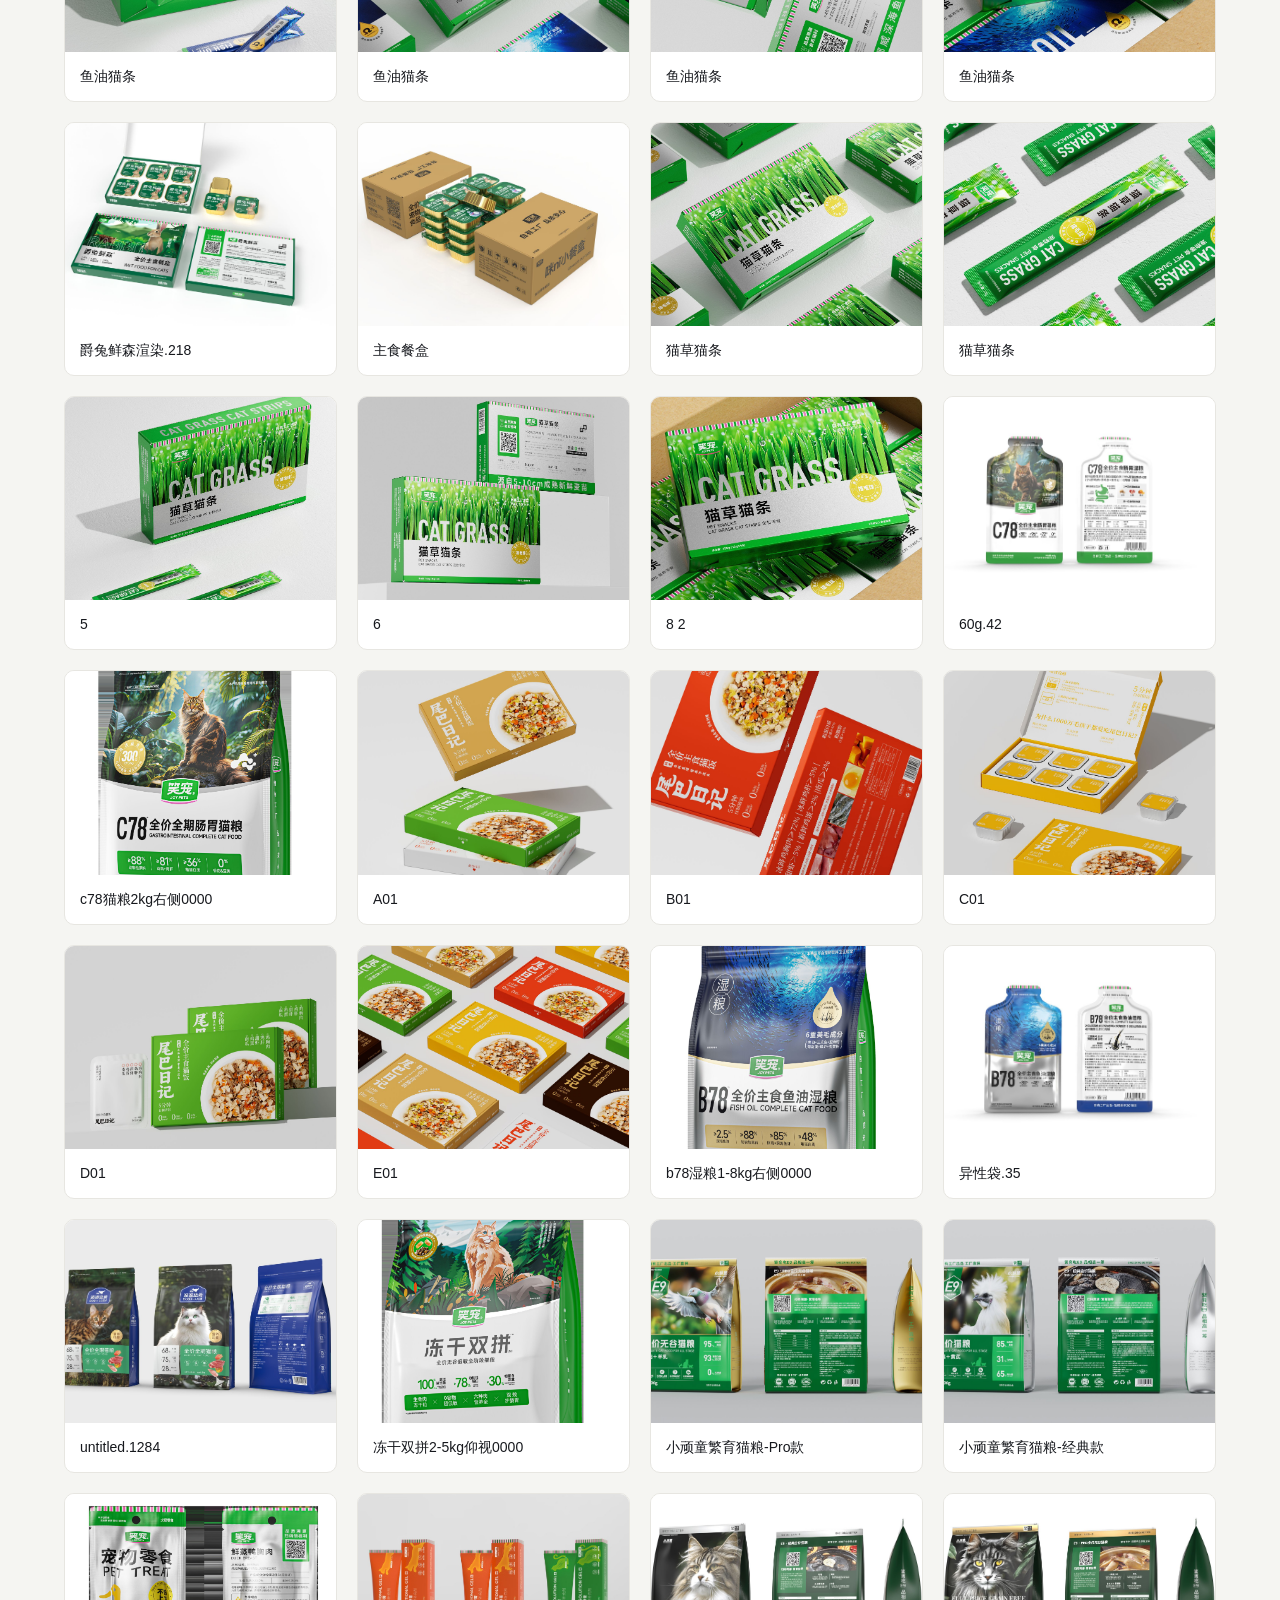
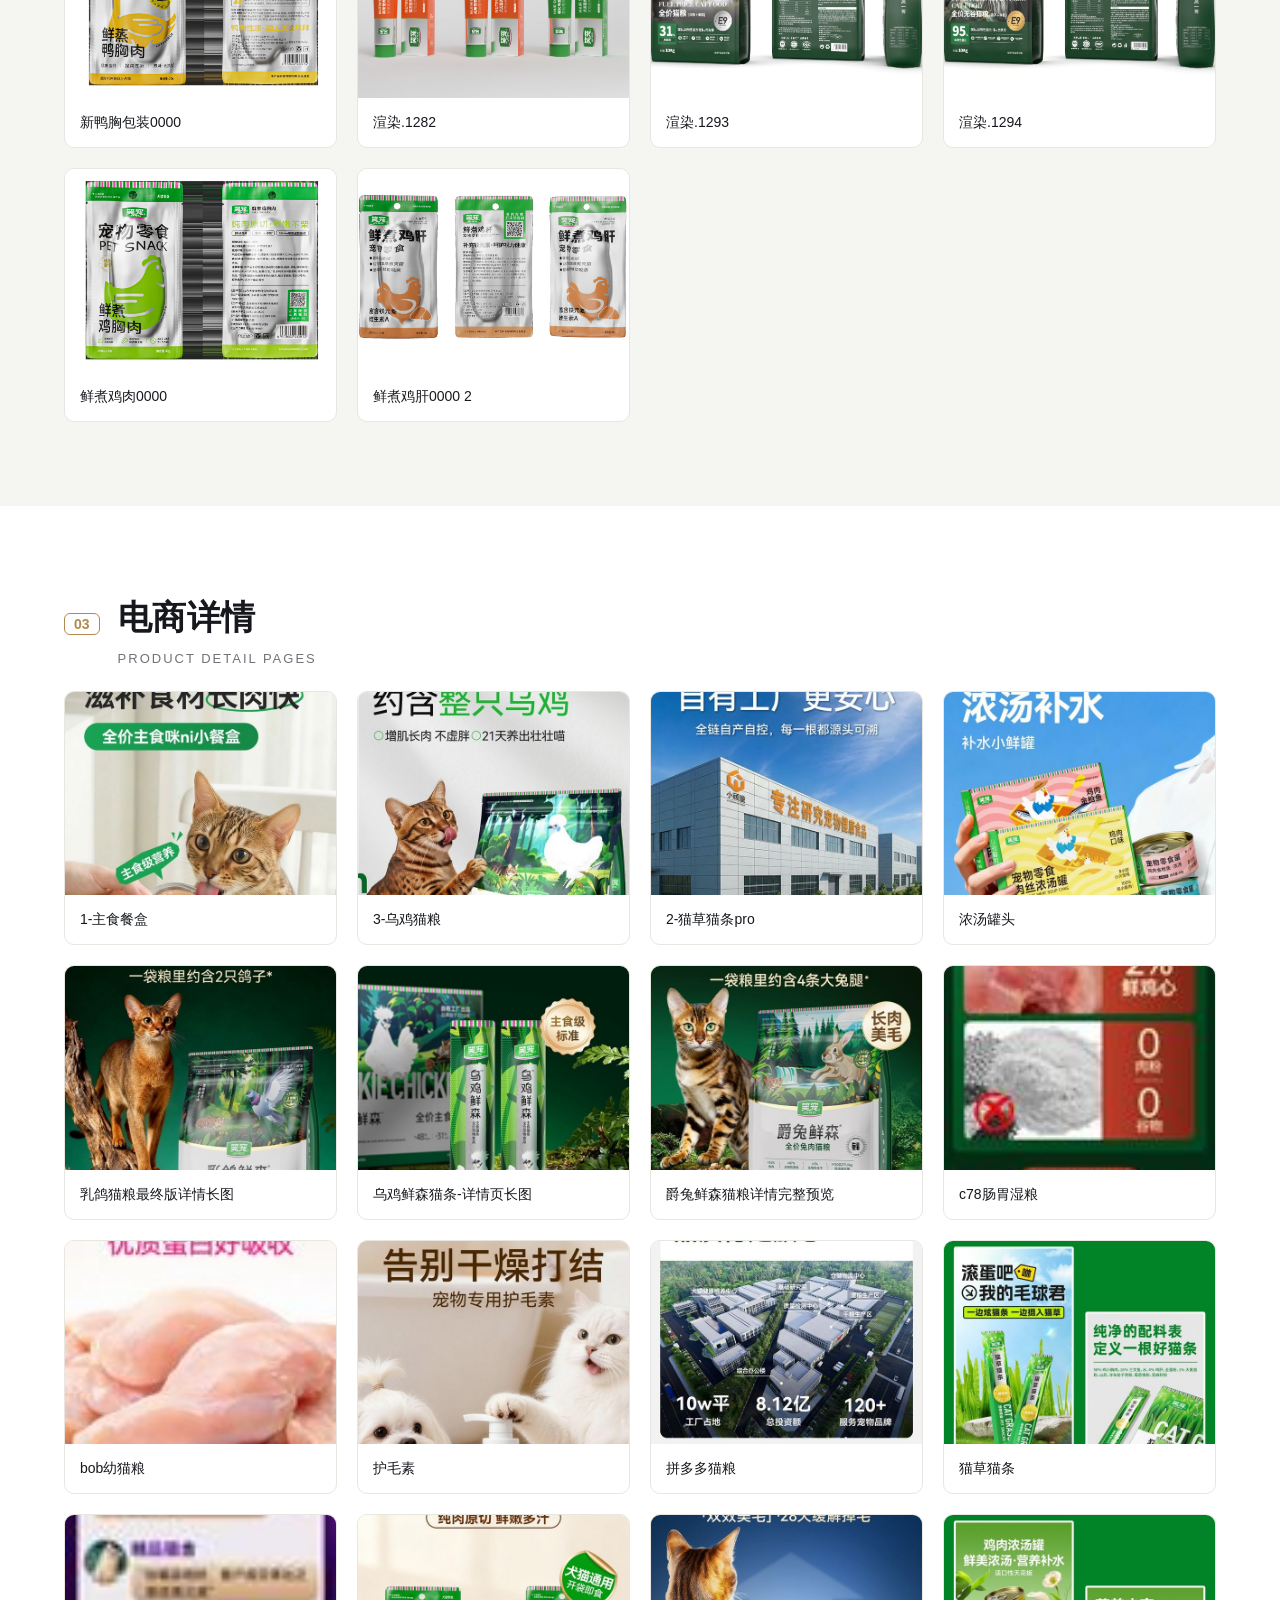
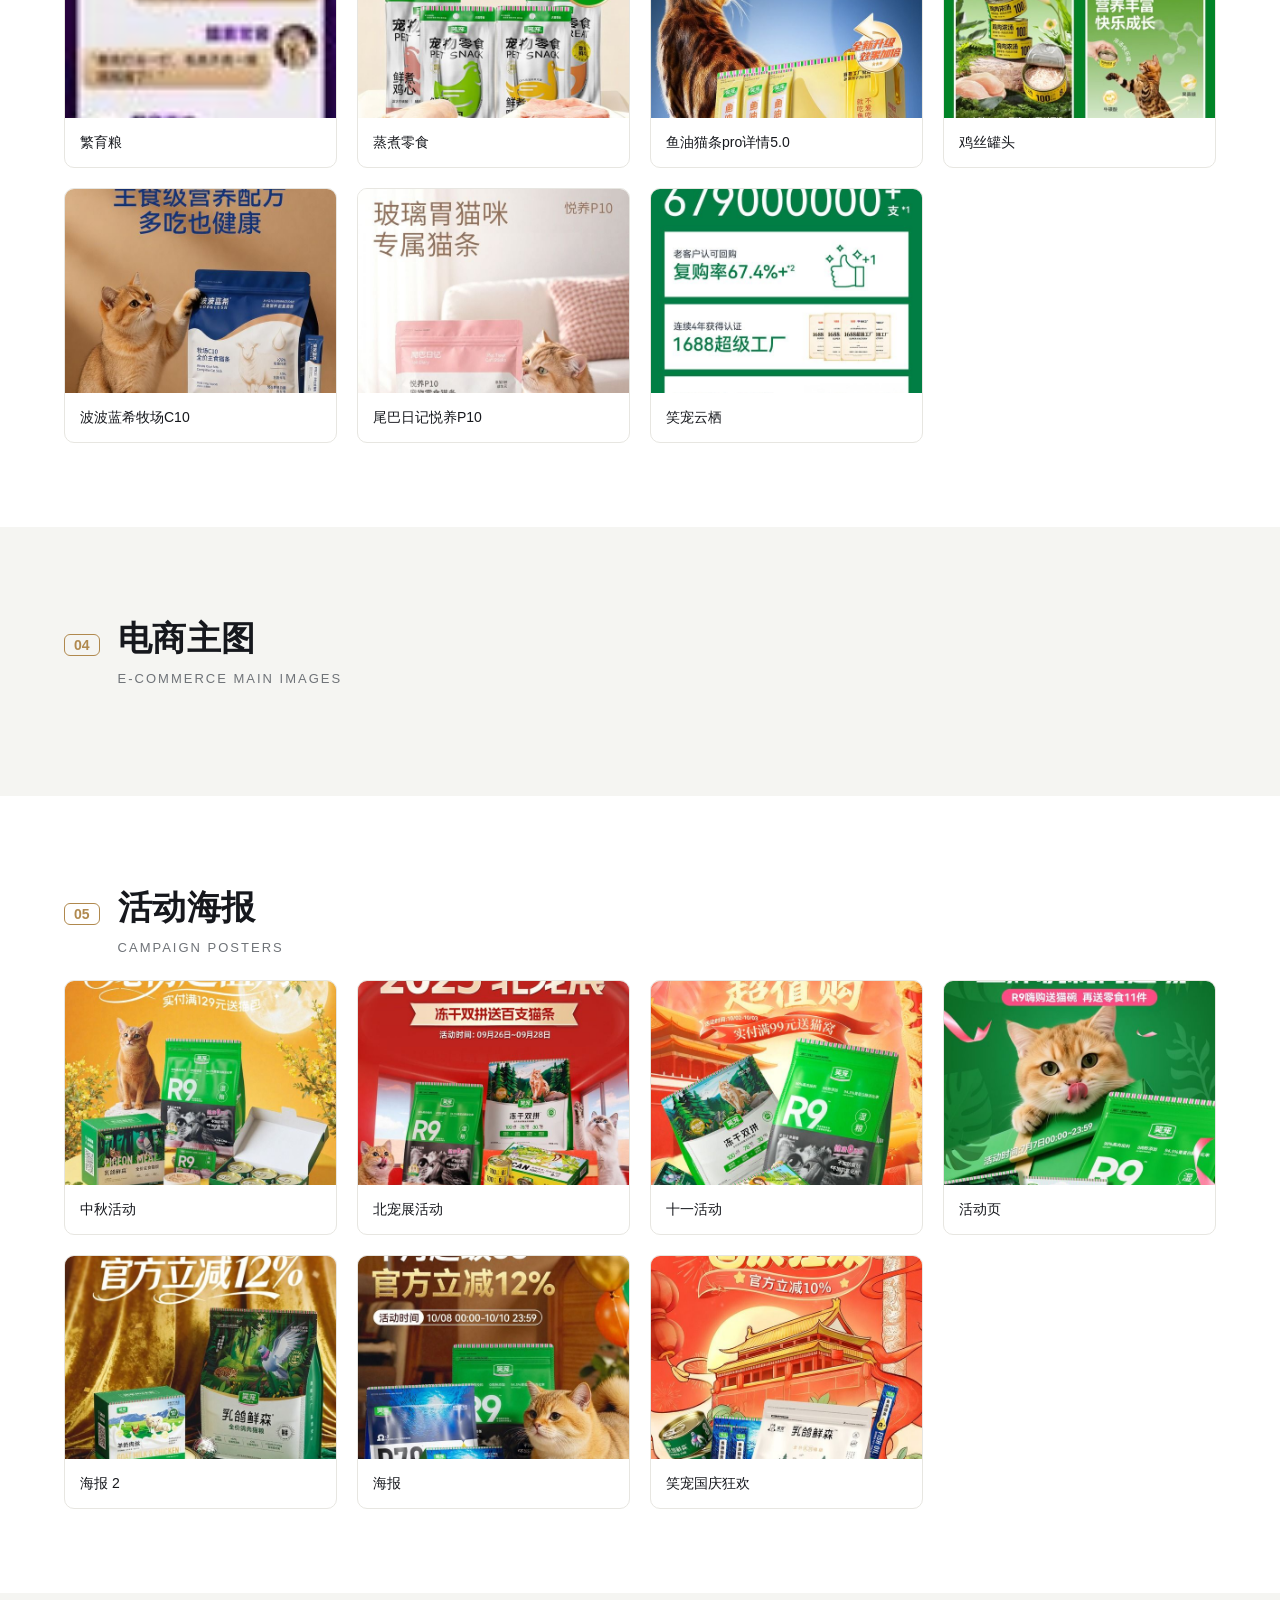
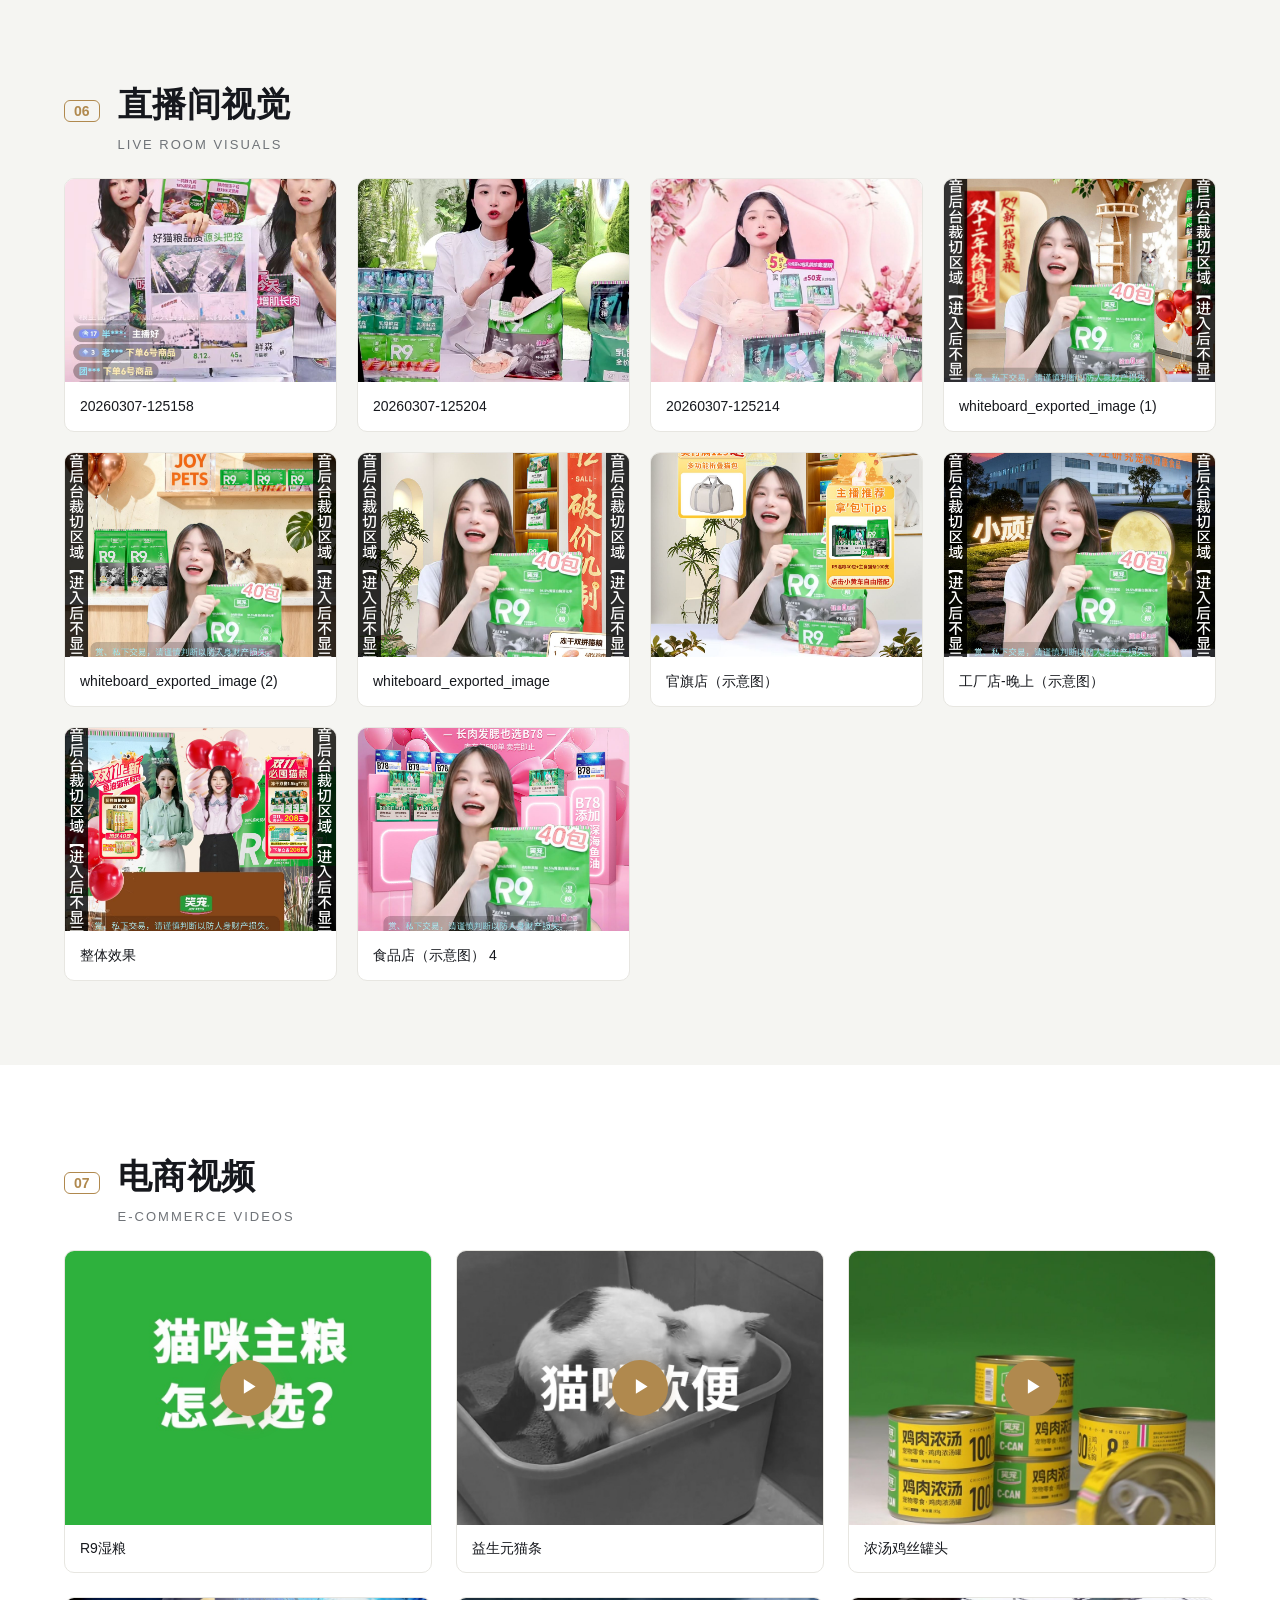
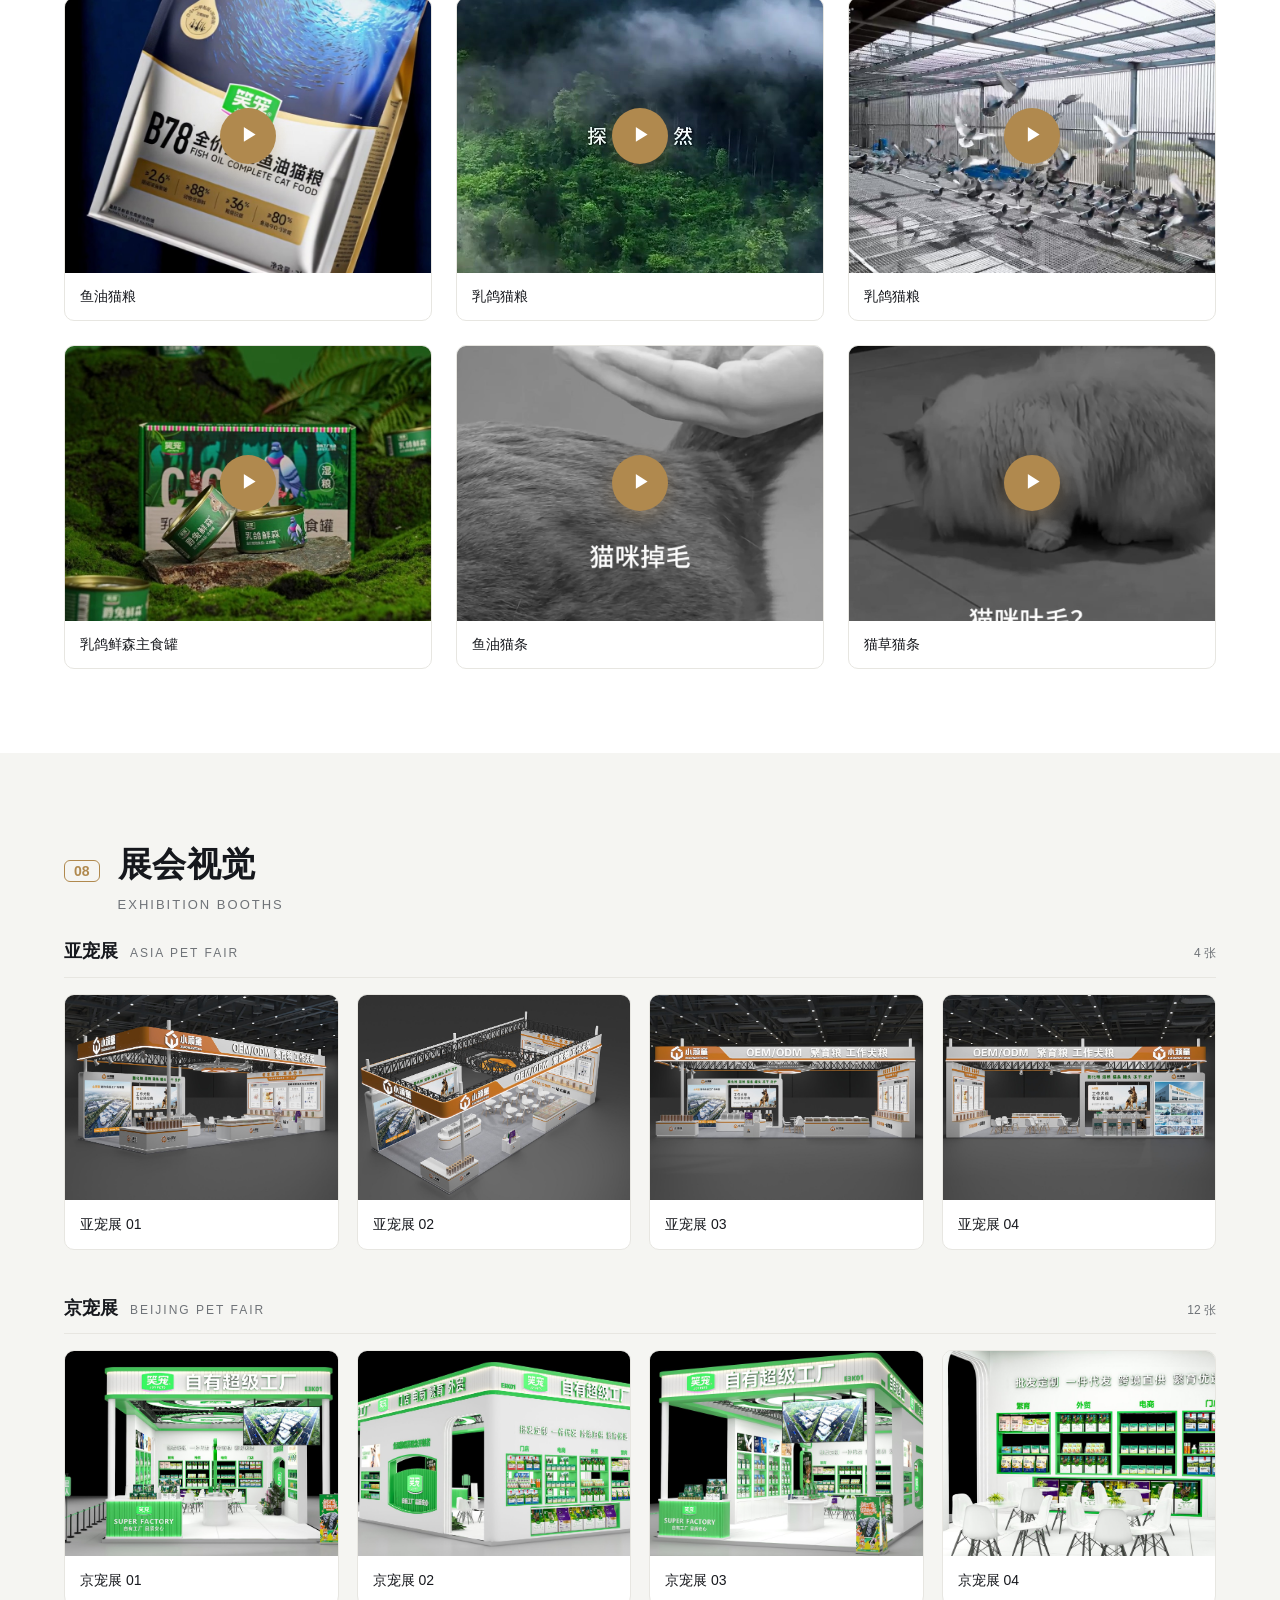
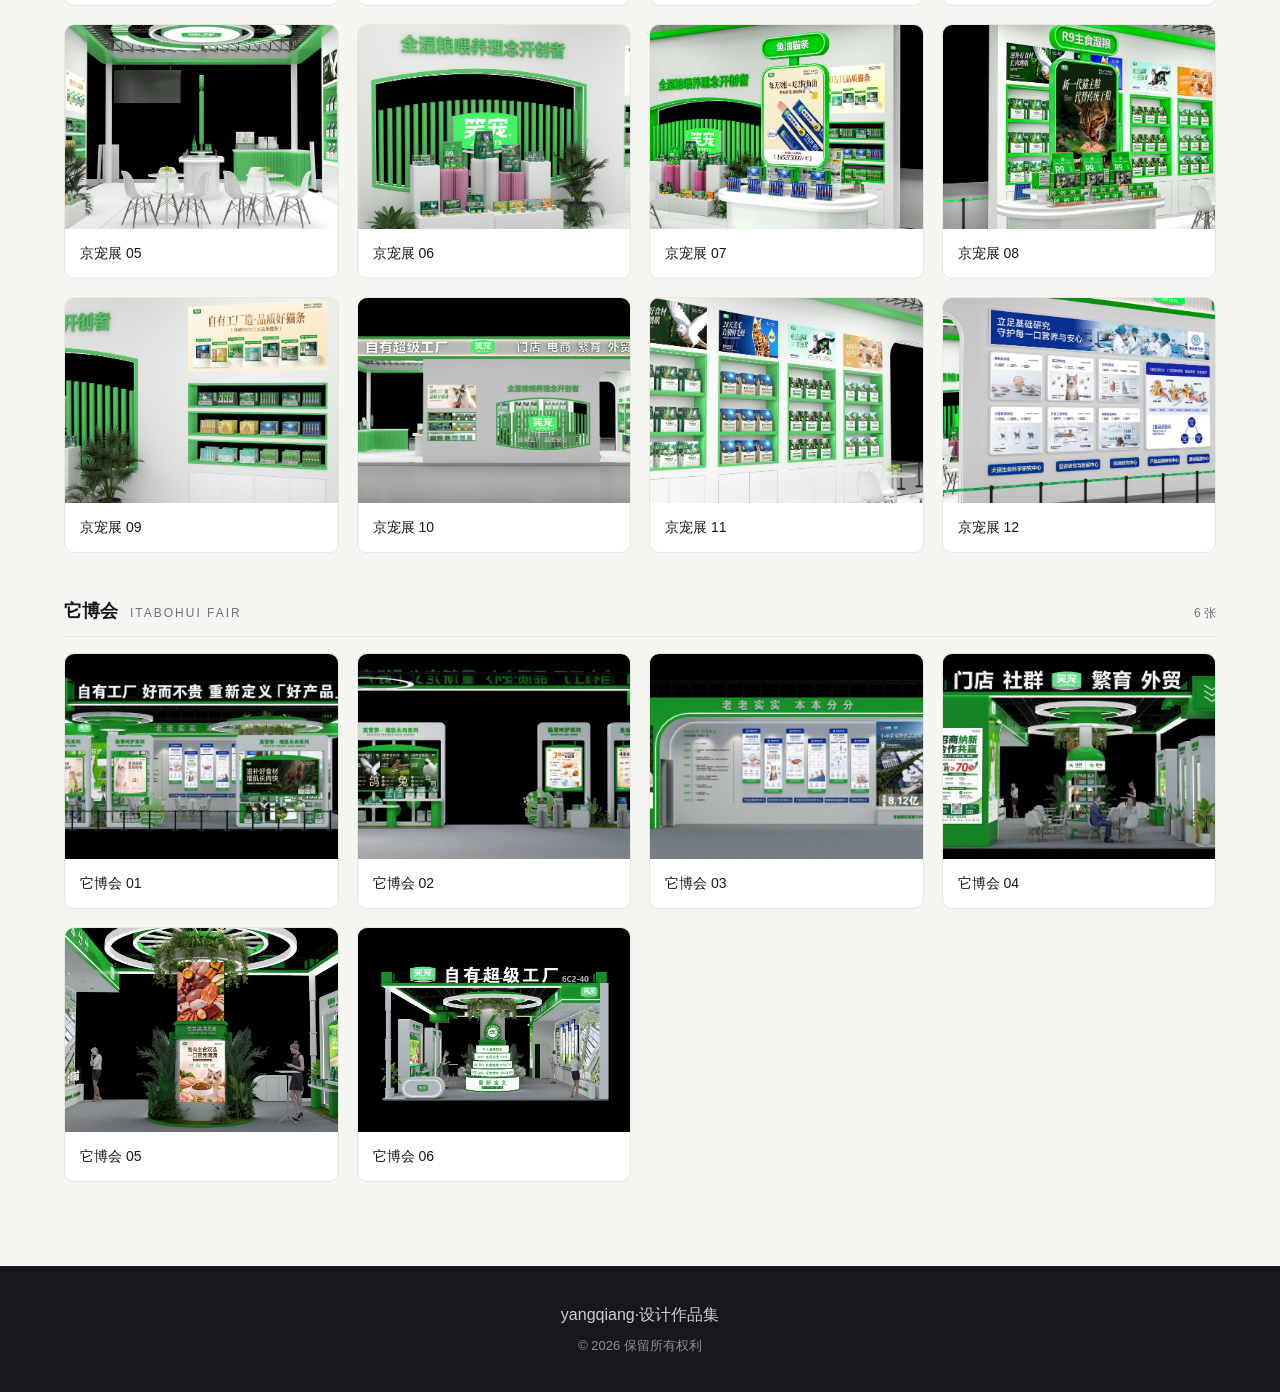
==== commit 26e56788: "导航改版：品牌视觉→包装设计→电商视觉(下拉：电商详情/电商主图/活动海报)，新增电商主图板块" ====
--- a/index.html
+++ b/index.html
@@ -4,7 +4,7 @@
   <meta charset="UTF-8" />
   <meta name="viewport" content="width=device-width, initial-scale=1.0" />
   <title>yang的设计作品集 · 杨先生</title>
-  <meta name="description" content="yang的设计作品集 · 品牌视觉 / 电商详情 / 包装设计 / 活动海报 / 直播间视觉 / 电商视频 / 展会视觉" />
+  <meta name="description" content="yang的设计作品集 · 品牌视觉 / 包装设计 / 电商详情 / 电商主图 / 活动海报 / 直播间视觉 / 电商视频 / 展会视觉" />
   <link rel="stylesheet" href="css/style.css" />
 </head>
 <body>
@@ -34,9 +34,15 @@
         <a href="#home">首页</a>
         <a href="about.html">关于我</a>
         <a href="#brand">品牌视觉</a>
-        <a href="#detail">电商详情</a>
         <a href="#packaging">包装设计</a>
-        <a href="#poster">活动海报</a>
+        <div class="nav-drop">
+          <a href="#detail" class="drop-parent">电商视觉 <span class="drop-caret">▾</span></a>
+          <div class="drop-menu">
+            <a href="#detail">电商详情</a>
+            <a href="#mainvisual">电商主图</a>
+            <a href="#poster">活动海报</a>
+          </div>
+        </div>
         <a href="#live">直播间视觉</a>
         <a href="#video">电商视频</a>
         <a href="#exhibition">展会视觉</a>
@@ -87,7 +93,7 @@
       <p class="kicker">DESIGN PORTFOLIO</p>
       <h1 class="hero-title">yang的设计作品集</h1>
       <p class="hero-subtitle">品牌设计 · 包装设计 · 电商设计 · 平面设计</p>
-      <a class="hero-cta" href="#detail">查看作品 ↓</a>
+      <a class="hero-cta" href="#brand">查看作品 ↓</a>
     </div>
   </section>
 
@@ -106,11 +112,25 @@
       </div>
     </section>
 
+    <!-- ============ 包装设计 ============ -->
+    <section class="section section-alt" id="packaging">
+      <div class="container">
+        <div class="section-head">
+          <span class="sec-index">02</span>
+          <div>
+            <h2>包装设计</h2>
+            <p class="sec-en">Packaging &amp; Rendering</p>
+          </div>
+        </div>
+        <div class="grid" id="grid-packaging"></div>
+      </div>
+    </section>
+
     <!-- ============ 电商详情 ============ -->
-    <section class="section section-alt" id="detail">
-      <div class="container">
-        <div class="section-head">
-          <span class="sec-index">02</span>
+    <section class="section" id="detail">
+      <div class="container">
+        <div class="section-head">
+          <span class="sec-index">03</span>
           <div>
             <h2>电商详情</h2>
             <p class="sec-en">Product Detail Pages</p>
@@ -120,25 +140,25 @@
       </div>
     </section>
 
-    <!-- ============ 包装设计 ============ -->
-    <section class="section" id="packaging">
-      <div class="container">
-        <div class="section-head">
-          <span class="sec-index">03</span>
-          <div>
-            <h2>包装设计</h2>
-            <p class="sec-en">Packaging &amp; Rendering</p>
-          </div>
-        </div>
-        <div class="grid" id="grid-packaging"></div>
+    <!-- ============ 电商主图 ============ -->
+    <section class="section section-alt" id="mainvisual">
+      <div class="container">
+        <div class="section-head">
+          <span class="sec-index">04</span>
+          <div>
+            <h2>电商主图</h2>
+            <p class="sec-en">E-commerce Main Images</p>
+          </div>
+        </div>
+        <div class="grid" id="grid-mainvisual"></div>
       </div>
     </section>
 
     <!-- ============ 活动海报 ============ -->
-    <section class="section section-alt" id="poster">
-      <div class="container">
-        <div class="section-head">
-          <span class="sec-index">04</span>
+    <section class="section" id="poster">
+      <div class="container">
+        <div class="section-head">
+          <span class="sec-index">05</span>
           <div>
             <h2>活动海报</h2>
             <p class="sec-en">Campaign Posters</p>
@@ -149,10 +169,10 @@
     </section>
 
     <!-- ============ 直播间视觉 ============ -->
-    <section class="section" id="live">
-      <div class="container">
-        <div class="section-head">
-          <span class="sec-index">05</span>
+    <section class="section section-alt" id="live">
+      <div class="container">
+        <div class="section-head">
+          <span class="sec-index">06</span>
           <div>
             <h2>直播间视觉</h2>
             <p class="sec-en">Live Room Visuals</p>
@@ -163,10 +183,10 @@
     </section>
 
     <!-- ============ 电商视频 ============ -->
-    <section class="section section-alt" id="video">
-      <div class="container">
-        <div class="section-head">
-          <span class="sec-index">06</span>
+    <section class="section" id="video">
+      <div class="container">
+        <div class="section-head">
+          <span class="sec-index">07</span>
           <div>
             <h2>电商视频</h2>
             <p class="sec-en">E-commerce Videos</p>
@@ -177,10 +197,10 @@
     </section>
 
     <!-- ============ 展会视觉 ============ -->
-    <section class="section" id="exhibition">
-      <div class="container">
-        <div class="section-head">
-          <span class="sec-index">07</span>
+    <section class="section section-alt" id="exhibition">
+      <div class="container">
+        <div class="section-head">
+          <span class="sec-index">08</span>
           <div>
             <h2>展会视觉</h2>
             <p class="sec-en">Exhibition Booths</p>
--- a/css/style.css
+++ b/css/style.css
@@ -77,6 +77,33 @@
 .nav-links a:hover{ color:var(--ink); }
 .nav-links a.active{ color:var(--ink); }
 .nav-links a.active::after{ width:100%; }
+
+/* 导航下拉（电商视觉：电商详情 / 电商主图 / 活动海报） */
+.nav-drop{ position:relative; display:flex; align-items:center; }
+.drop-caret{ font-size:10px; opacity:.55; margin-left:2px; }
+.drop-menu{
+  position:absolute; top:calc(100% + 2px); left:50%;
+  transform:translate(-50%, 8px);
+  min-width:132px; padding:6px;
+  background:#fff; border:1px solid var(--line); border-radius:10px;
+  box-shadow:0 14px 34px rgba(20,18,12,.12);
+  opacity:0; visibility:hidden; pointer-events:none;
+  transition:opacity .22s var(--ease), transform .22s var(--ease), visibility .22s;
+  z-index:60;
+}
+.nav-drop:hover .drop-menu,
+.nav-drop:focus-within .drop-menu{
+  opacity:1; visibility:visible; pointer-events:auto;
+  transform:translate(-50%, 0);
+}
+.drop-menu a{
+  display:block; padding:9px 14px; font-size:14px;
+  color:var(--muted); border-radius:7px; white-space:nowrap;
+}
+.drop-menu a::after{ display:none; }
+.drop-menu a:hover{ color:var(--ink); background:var(--bg-soft); }
+.nav-drop:hover .drop-parent{ color:var(--ink); }
+.nav-drop:hover .drop-parent::after{ width:100%; }
 
 /* 移动端汉堡按钮 */
 .nav-toggle{
@@ -742,6 +769,16 @@
   .nav-links a::after{ display:none; }
   .nav-links a.active{ color:var(--accent); background:var(--bg-soft); }
 
+  /* 移动端：电商视觉子项缩进平铺，随汉堡菜单一起展开 */
+  .nav-drop{ flex-direction:column; align-items:stretch; }
+  .drop-caret{ display:none; }
+  .drop-menu{
+    position:static; transform:none; opacity:1; visibility:visible; pointer-events:auto;
+    min-width:0; padding:0; background:transparent; border:none; box-shadow:none;
+  }
+  .drop-menu a{ padding:12px 24px 12px 44px; border-top:none; font-size:14px; border-radius:0; }
+  .drop-menu a:hover{ background:transparent; }
+
   .grid{ grid-template-columns:repeat(2,1fr); gap:12px; }
   .grid-brand{ grid-template-columns:repeat(2,1fr); gap:12px; }
   .ex-grid{ grid-template-columns:repeat(2,1fr); gap:12px; }
